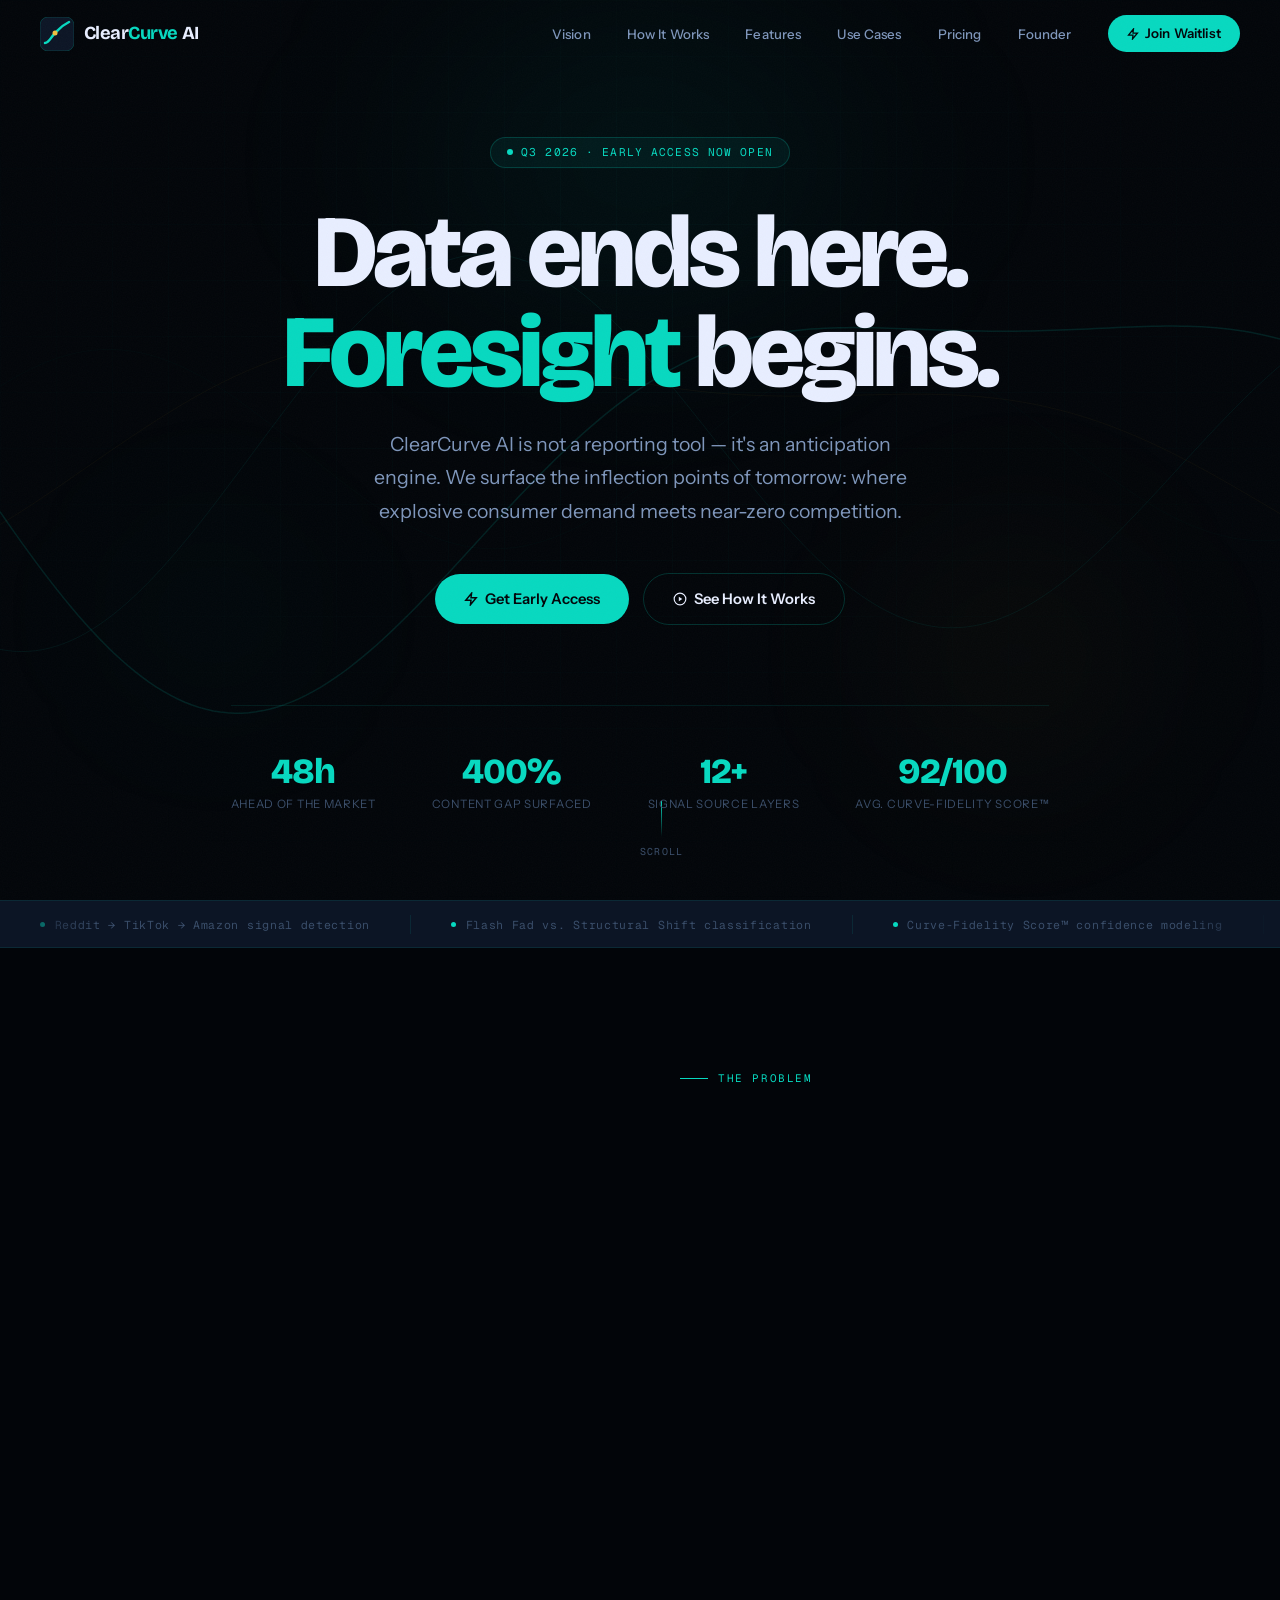
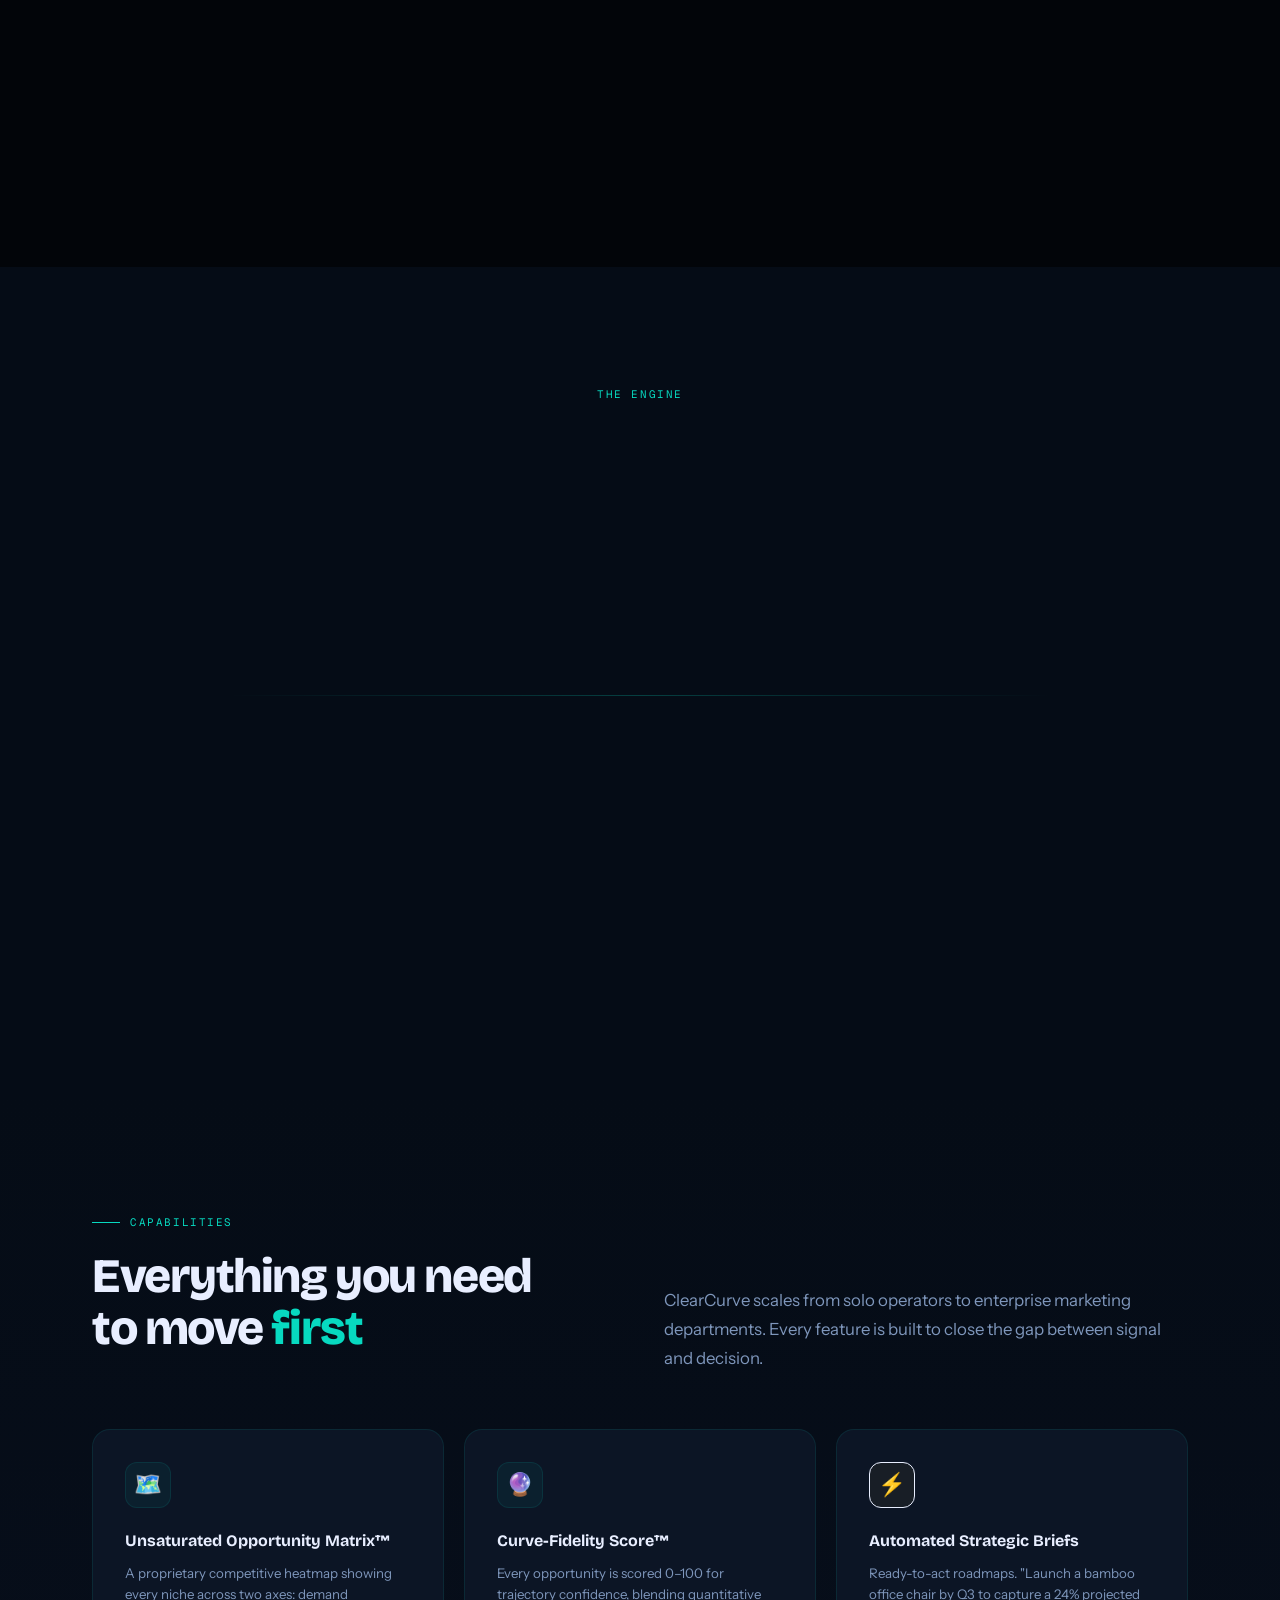
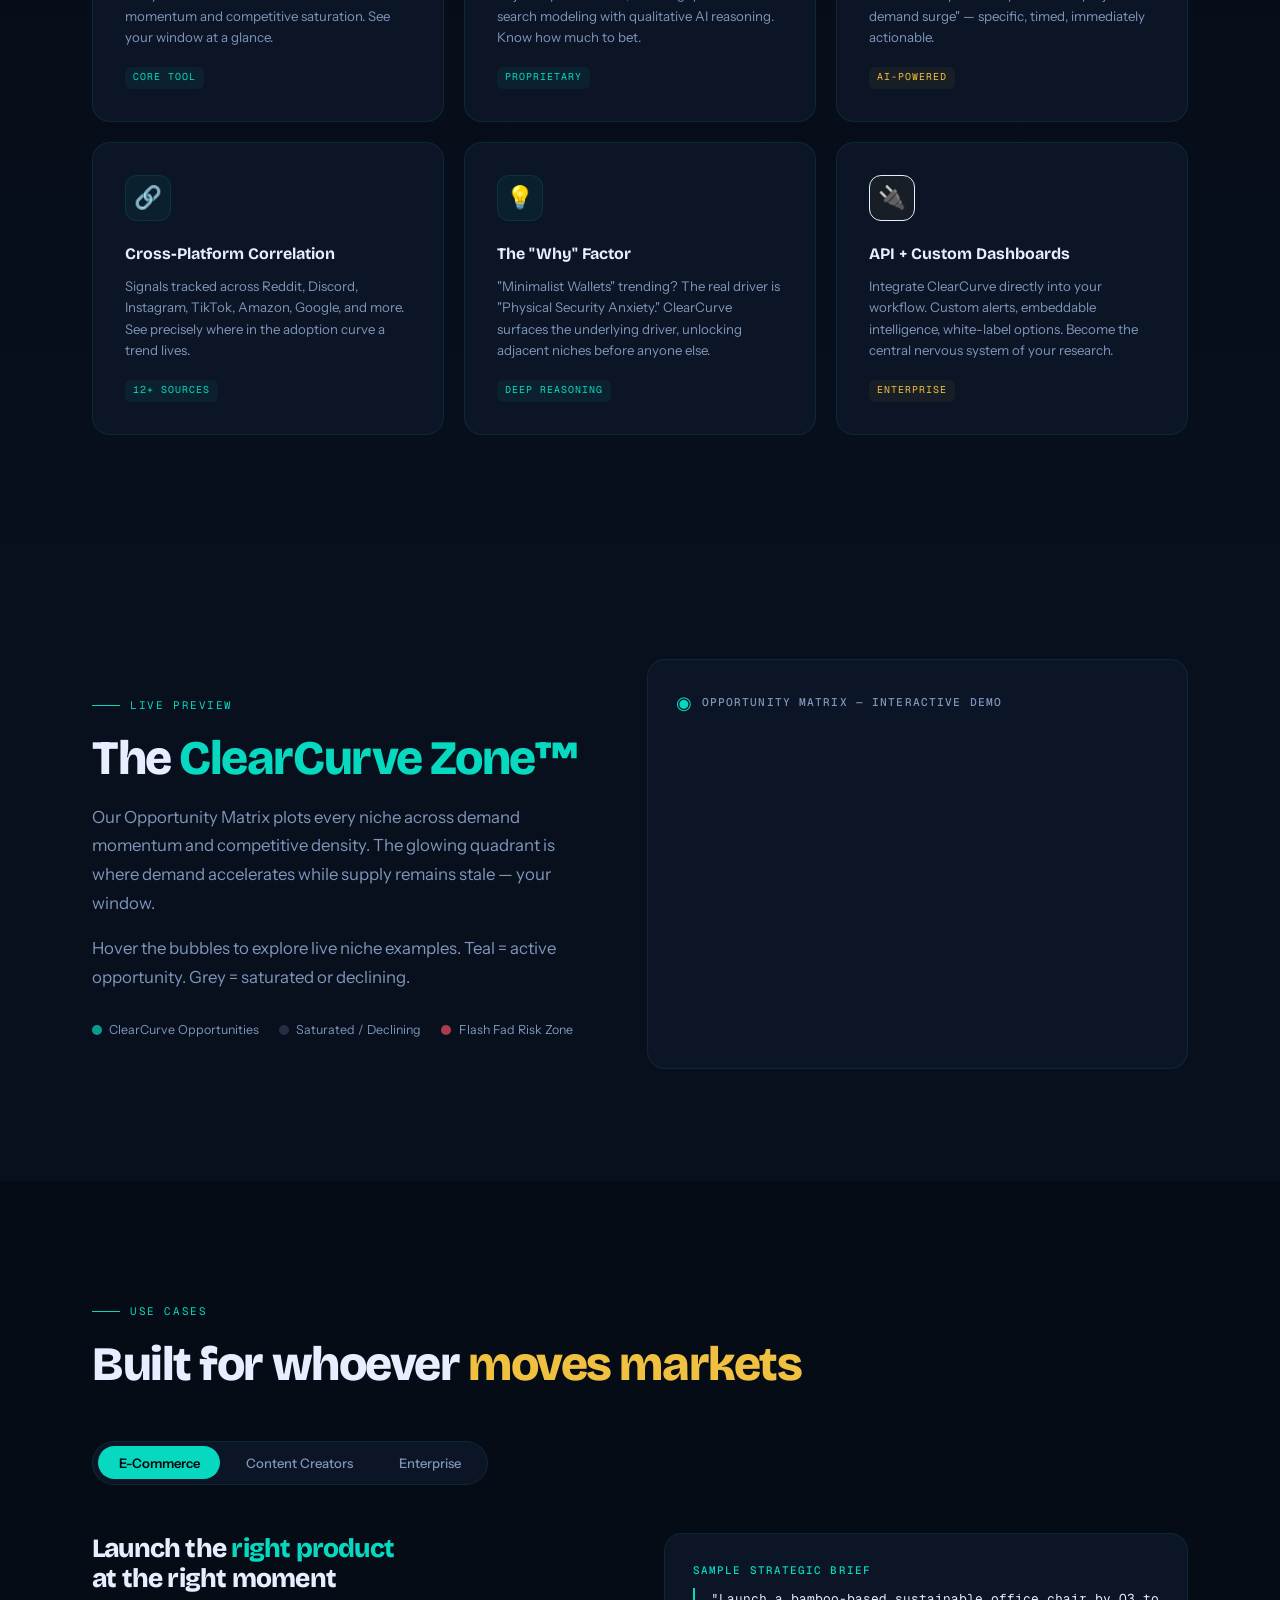
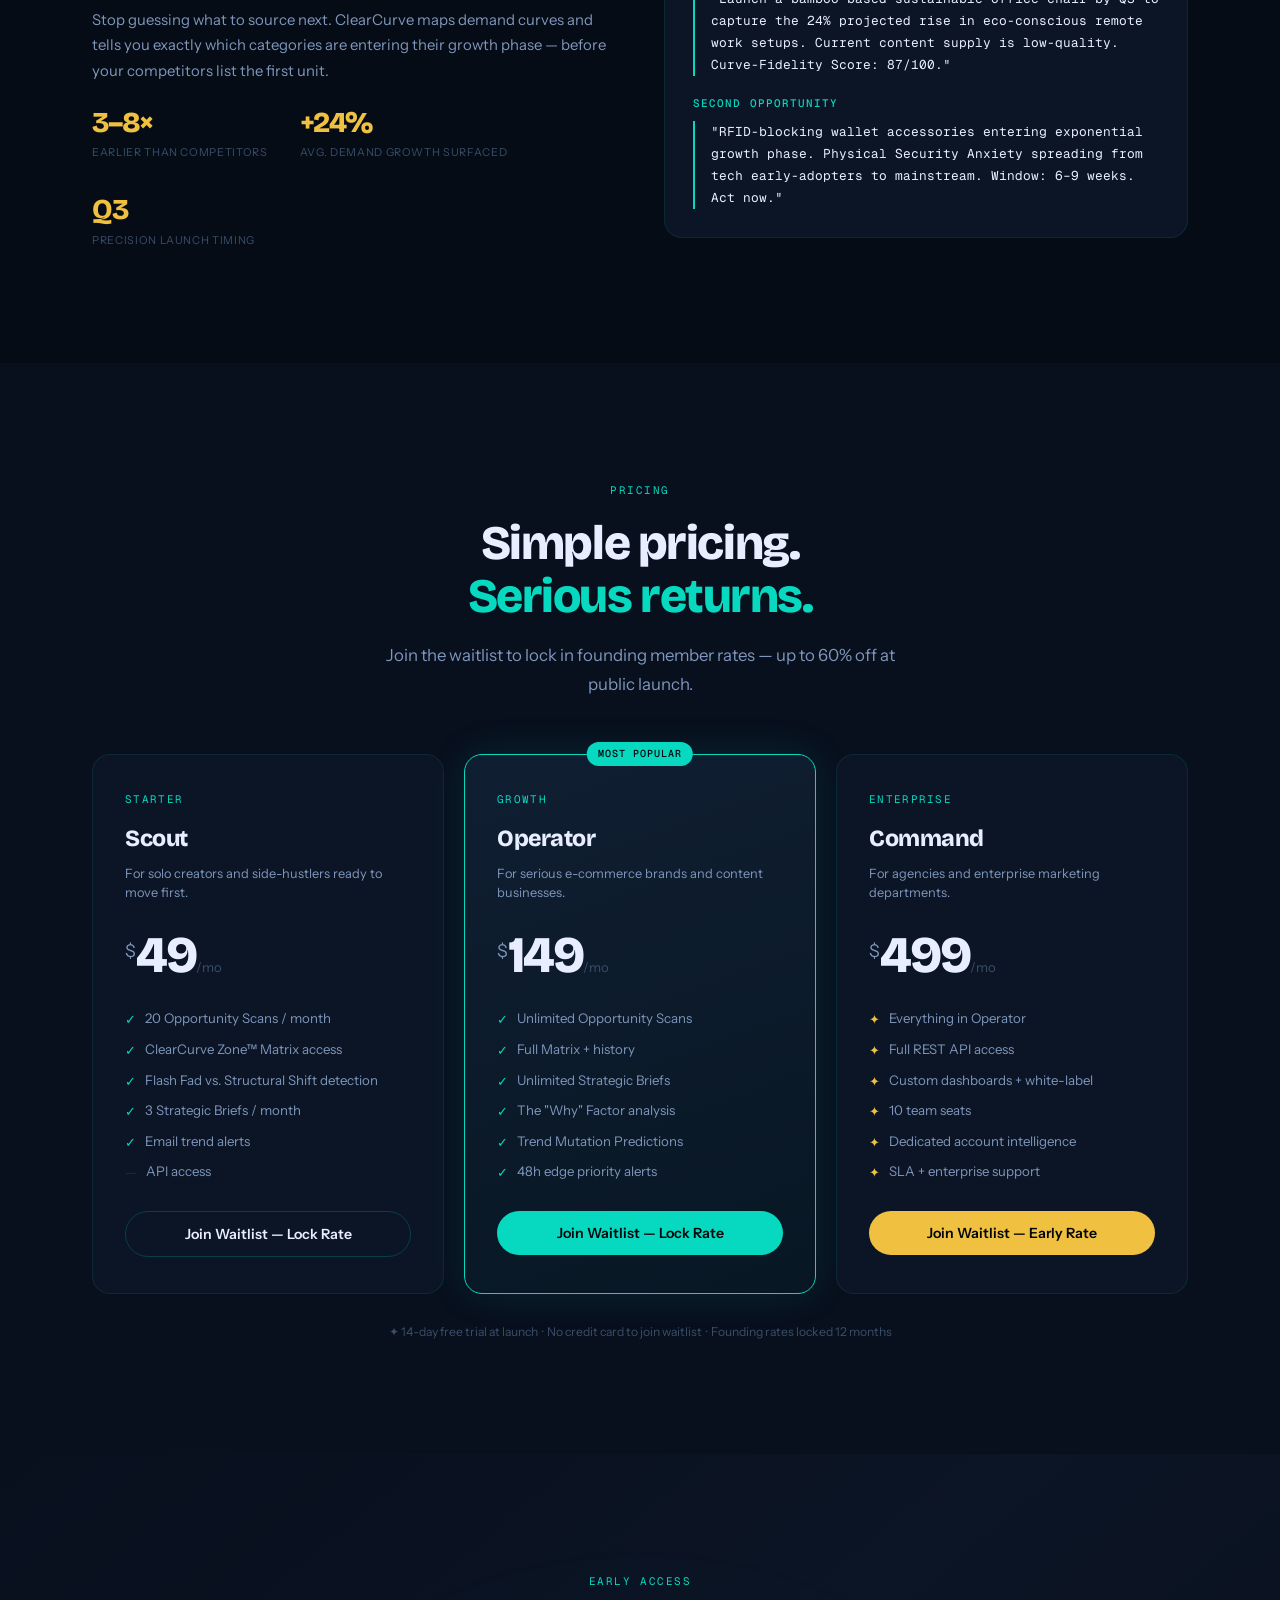
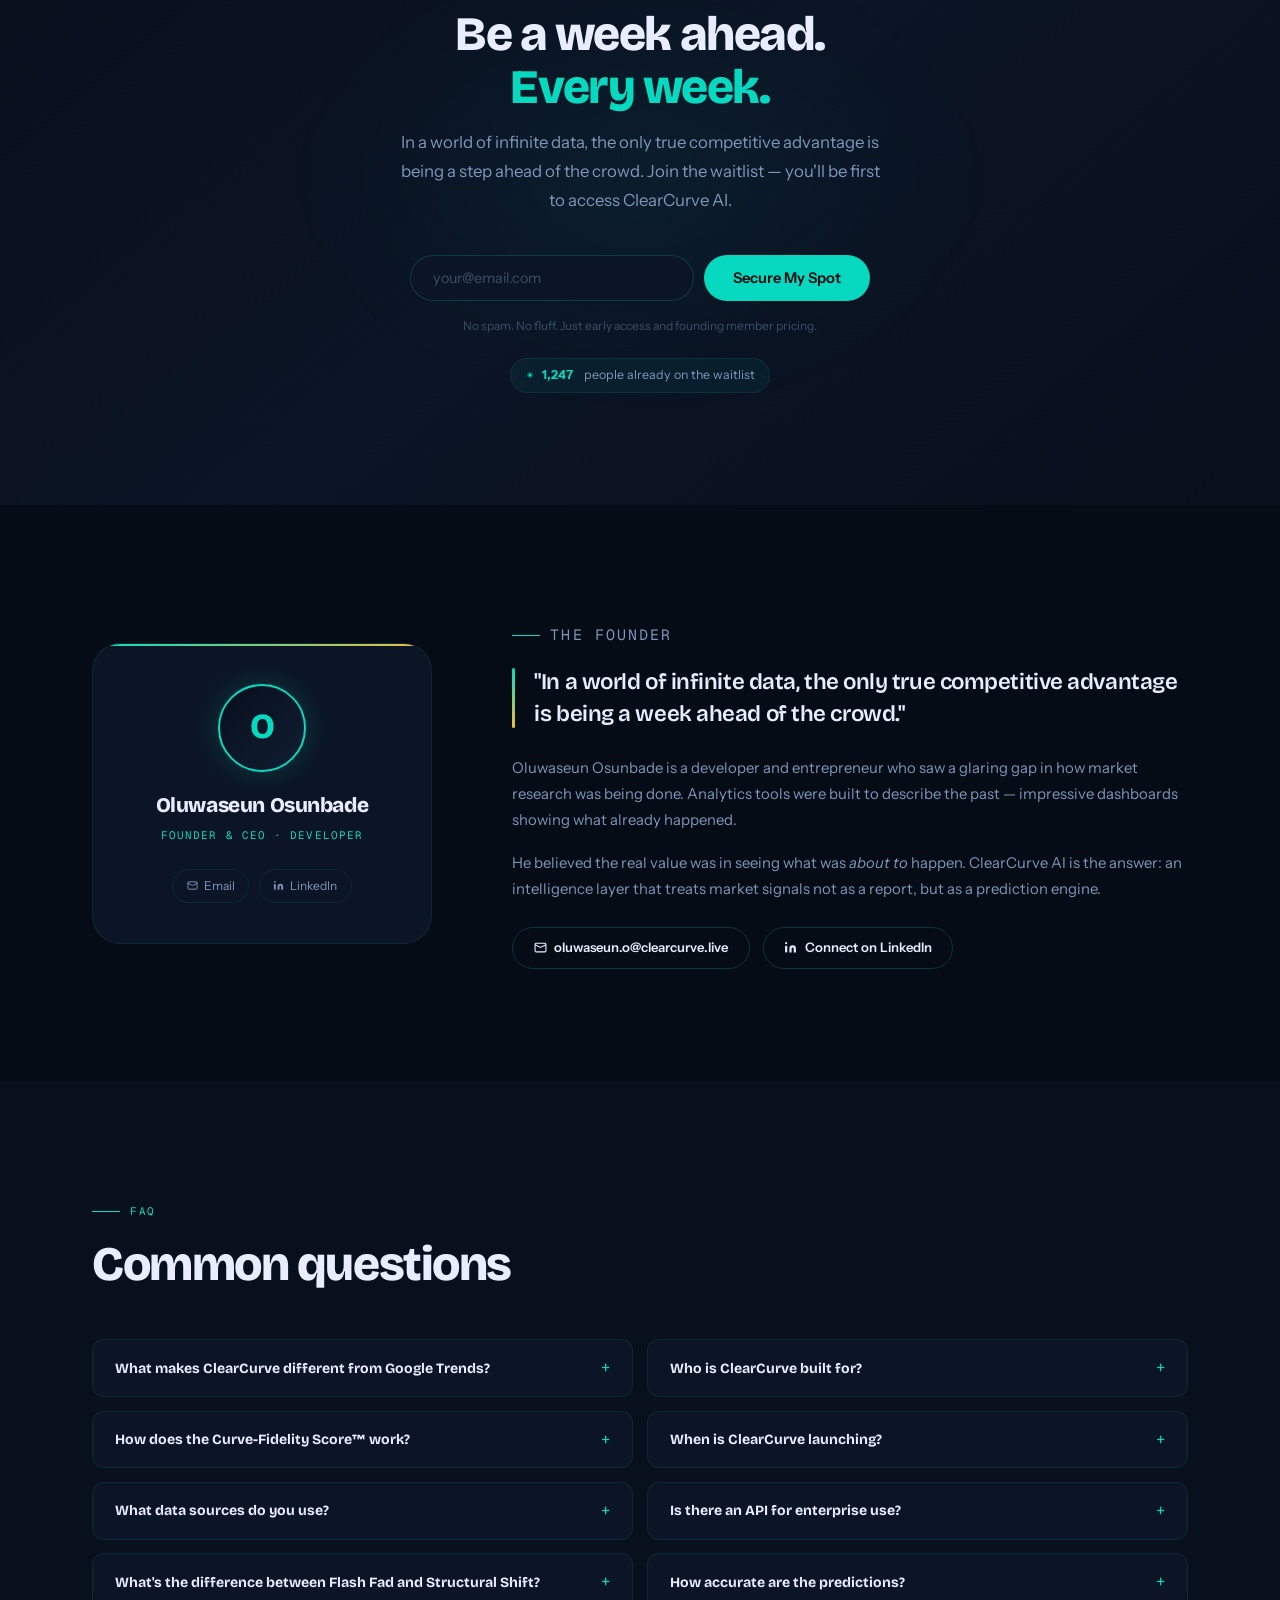
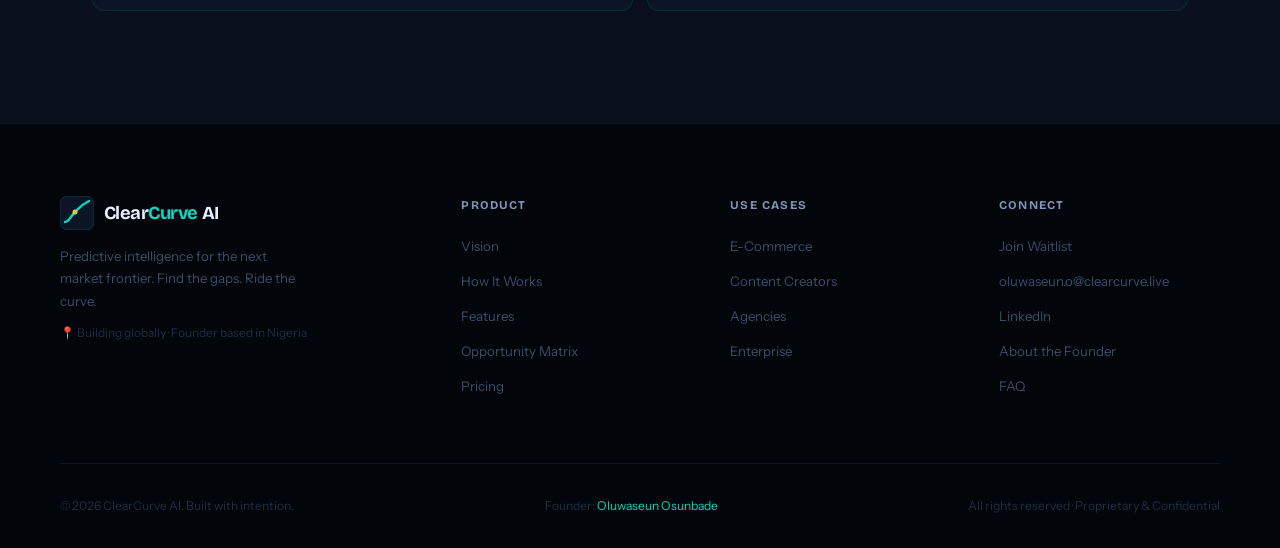
==== index.html @ 6e3797a4 "Update index.html" ====
<!DOCTYPE html>
<html lang="en">
<head>
  <meta charset="UTF-8" />
  <meta name="viewport" content="width=device-width, initial-scale=1.0" />
  <title>ClearCurve AI — Predictive Intelligence for the Next Market Frontier</title>
  <meta name="description" content="ClearCurve AI is an anticipation engine that identifies unsaturated market opportunities before they go mainstream. Be weeks ahead of your competition." />
  <meta property="og:title"       content="ClearCurve AI — Predictive Intelligence" />
  <meta property="og:description" content="Find the gaps. Ride the curve. ClearCurve AI surfaces where high demand meets zero competition — before anyone else." />
  <meta property="og:type"        content="website" />
  <meta name="theme-color"        content="#07d9c0" />
  <link rel="icon" type="image/svg+xml" href="data:image/svg+xml,<svg xmlns='http://www.w3.org/2000/svg' viewBox='0 0 32 32'><rect width='32' height='32' rx='7' fill='%23050c16'/><path d='M4 24C10 24 12 18 16 14 20 10 22 8 28 4' fill='none' stroke='%2307d9c0' stroke-width='3' stroke-linecap='round'/><circle cx='16' cy='14' r='2.5' fill='%23f0c040'/></svg>" />
  <style>
/* ================================================================
   ClearCurve AI — style.css  ·  Peak Premium Tech Landing Page
   Aesthetic: Intelligence Noir — deep obsidian, surgical teal,
   warm signal gold. Sharp geometry. Purposeful motion.
   ================================================================ */

@import url('https://fonts.googleapis.com/css2?family=Bricolage+Grotesque:opsz,wght@12..96,300;12..96,400;12..96,500;12..96,600;12..96,700;12..96,800&family=Instrument+Sans:ital,wght@0,400;0,500;0,600;1,400&family=GeistMono:wght@400;500&display=swap');

/* ── Tokens ─────────────────────────────────────────────────── */
:root {
  --void:     #020509;
  --deep:     #050c16;
  --base:     #080f1d;
  --surface:  #0c1525;
  --raised:   #101e32;
  --overlay:  #142540;

  --teal:         #07d9c0;
  --teal-hi:      #3fffea;
  --teal-lo:      #059e8c;
  --teal-alpha12: rgba(7,217,192,.12);
  --teal-alpha06: rgba(7,217,192,.06);
  --teal-alpha20: rgba(7,217,192,.20);
  --teal-alpha35: rgba(7,217,192,.35);

  --gold:         #f0c040;
  --gold-hi:      #ffe082;
  --gold-lo:      #c49a1e;
  --gold-alpha10: rgba(240,192,64,.10);
  --gold-alpha05: rgba(240,192,64,.05);

  --red:          #f05060;
  --red-alpha10:  rgba(240,80,96,.10);

  --ink:    #e8eeff;
  --ink2:   #7e96bb;
  --ink3:   #3a4e6a;
  --ink4:   #1e2e44;

  --border:    rgba(7,217,192,.10);
  --border-md: rgba(7,217,192,.20);
  --border-hi: rgba(7,217,192,.38);

  --f-display: 'Bricolage Grotesque', sans-serif;
  --f-body:    'Instrument Sans', sans-serif;
  --f-mono:    'GeistMono', 'Courier New', monospace;

  --r1: 6px;  --r2: 12px;  --r3: 18px;
  --r4: 28px; --r5: 40px;  --r6: 100px;

  --ease:    cubic-bezier(.4,0,.2,1);
  --spring:  cubic-bezier(.34,1.56,.64,1);
  --exit:    cubic-bezier(.4,0,1,1);

  --t1: .15s; --t2: .28s; --t3: .5s; --t4: .8s;

  --max-w: 1160px;
  --nav-h: 68px;
}

/* ── Reset ──────────────────────────────────────────────────── */
*, *::before, *::after { box-sizing: border-box; margin: 0; padding: 0; }
html { scroll-behavior: smooth; font-size: 16px; -webkit-text-size-adjust: 100%; }
body {
  font-family: var(--f-body);
  background: var(--void);
  color: var(--ink);
  line-height: 1.65;
  overflow-x: hidden;
  cursor: none;
  -webkit-font-smoothing: antialiased;
}
::selection { background: var(--teal); color: var(--void); }
a { color: inherit; text-decoration: none; }
img, svg { display: block; max-width: 100%; }
button { cursor: pointer; border: 0; background: none; font-family: inherit; color: inherit; }

/* ── Grain overlay ──────────────────────────────────────────── */
body::after {
  content: '';
  position: fixed; inset: 0;
  pointer-events: none; z-index: 9990;
  background-image: url("data:image/svg+xml,%3Csvg xmlns='http://www.w3.org/2000/svg' width='400' height='400'%3E%3Cfilter id='g'%3E%3CfeTurbulence type='fractalNoise' baseFrequency='.8' numOctaves='4' stitchTiles='stitch'/%3E%3C/filter%3E%3Crect width='400' height='400' filter='url(%23g)' opacity='.028'/%3E%3C/svg%3E");
  opacity: 1;
}

/* ── Custom cursor ──────────────────────────────────────────── */
#cc-cursor {
  position: fixed; top: 0; left: 0;
  width: 10px; height: 10px;
  background: var(--teal-hi);
  border-radius: 50%;
  pointer-events: none; z-index: 9999;
  transform: translate(-50%,-50%);
  transition: width var(--t1), height var(--t1), background var(--t1), opacity var(--t1);
  mix-blend-mode: screen;
  will-change: transform;
}
#cc-cursor-ring {
  position: fixed; top: 0; left: 0;
  width: 36px; height: 36px;
  border: 1px solid rgba(7,217,192,.45);
  border-radius: 50%;
  pointer-events: none; z-index: 9998;
  transform: translate(-50%,-50%);
  will-change: transform;
  transition: width var(--t2) var(--ease),
              height var(--t2) var(--ease),
              border-color var(--t2),
              opacity var(--t2);
}
.is-hovering #cc-cursor       { width: 14px; height: 14px; background: var(--gold-hi); }
.is-hovering #cc-cursor-ring  { width: 48px; height: 48px; border-color: rgba(240,192,64,.35); }
@media (pointer: coarse) {
  #cc-cursor, #cc-cursor-ring { display: none; }
  body { cursor: auto; }
}

/* ── Navigation ─────────────────────────────────────────────── */
#nav {
  position: fixed; top: 0; left: 0; right: 0;
  height: var(--nav-h);
  display: flex; align-items: center; justify-content: space-between;
  padding: 0 2.5rem;
  z-index: 1000;
  transition: background var(--t3) var(--ease),
              border-color var(--t3) var(--ease),
              backdrop-filter var(--t3);
  border-bottom: 1px solid transparent;
}
#nav.nav--scrolled {
  background: rgba(2,5,9,.88);
  backdrop-filter: blur(28px) saturate(160%);
  border-color: var(--border);
}

.nav__logo {
  display: flex; align-items: center; gap: .6rem;
  font-family: var(--f-display);
  font-weight: 700; font-size: 1.15rem;
  letter-spacing: -.025em;
  color: var(--ink);
}
.nav__logo-mark {
  width: 34px; height: 34px;
  display: grid; place-items: center;
}
.nav__logo-name em { font-style: normal; color: var(--teal); }

.nav__links {
  display: flex; align-items: center; gap: 2.25rem;
  list-style: none;
}
.nav__links a {
  font-size: .83rem; font-weight: 500;
  color: var(--ink2);
  letter-spacing: .01em;
  transition: color var(--t2);
  position: relative;
}
.nav__links a::after {
  content: '';
  position: absolute; bottom: -3px; left: 0; right: 0;
  height: 1px; background: var(--teal);
  transform: scaleX(0); transform-origin: left;
  transition: transform var(--t2) var(--ease);
}
.nav__links a:hover { color: var(--ink); }
.nav__links a:hover::after { transform: scaleX(1); }

.nav__cta {
  display: inline-flex; align-items: center; gap: .4rem;
  background: var(--teal);
  color: var(--void) !important;
  font-weight: 600 !important; font-size: .83rem !important;
  padding: .5rem 1.2rem;
  border-radius: var(--r6);
  transition: background var(--t2), box-shadow var(--t2), transform var(--t2) !important;
}
.nav__cta:hover {
  background: var(--teal-hi);
  box-shadow: 0 0 24px rgba(7,217,192,.35);
  transform: translateY(-1px) !important;
}
.nav__cta::after { display: none !important; }

/* hamburger */
.nav__burger {
  display: none; flex-direction: column; gap: 5px;
  padding: 4px;
}
.nav__burger span {
  display: block; width: 22px; height: 1.5px;
  background: var(--ink);
  border-radius: 2px;
  transition: transform var(--t2), opacity var(--t2);
}
.nav__burger.open span:nth-child(1) { transform: translateY(6.5px) rotate(45deg); }
.nav__burger.open span:nth-child(2) { opacity: 0; }
.nav__burger.open span:nth-child(3) { transform: translateY(-6.5px) rotate(-45deg); }

/* ── Layout helpers ─────────────────────────────────────────── */
.container {
  max-width: var(--max-w);
  margin: 0 auto;
  padding: 0 2rem;
}
.section { position: relative; z-index: 1; }
.section__inner { padding: 7rem 2rem; max-width: var(--max-w); margin: 0 auto; }

.eyebrow {
  display: inline-flex; align-items: center; gap: .65rem;
  font-family: var(--f-mono); font-size: .68rem;
  color: var(--teal); letter-spacing: .14em; text-transform: uppercase;
  margin-bottom: 1.1rem;
}
.eyebrow::before {
  content: '';
  display: block; width: 28px; height: 1px;
  background: var(--teal);
  flex-shrink: 0;
}
.eyebrow--center { justify-content: center; }
.eyebrow--center::before { display: none; }

.section__title {
  font-family: var(--f-display);
  font-size: clamp(2rem, 3.8vw, 3rem);
  font-weight: 800; line-height: 1.1;
  letter-spacing: -.03em; margin-bottom: 1.1rem;
}
.section__body {
  font-size: 1.05rem; font-weight: 400;
  color: var(--ink2); line-height: 1.72;
  max-width: 540px;
}
.hl-teal { color: var(--teal); }
.hl-gold { color: var(--gold); }

/* ── Reveal animation ───────────────────────────────────────── */
.reveal {
  opacity: 0;
  transform: translateY(24px);
  transition: opacity var(--t4) var(--ease),
              transform var(--t4) var(--ease);
}
.reveal.in { opacity: 1; transform: none; }

/* ── Buttons ────────────────────────────────────────────────── */
.btn {
  display: inline-flex; align-items: center; gap: .45rem;
  font-family: var(--f-body); font-size: .92rem; font-weight: 600;
  border-radius: var(--r6); padding: .8rem 1.8rem;
  transition: transform var(--t2) var(--spring),
              box-shadow var(--t2),
              background var(--t2),
              color var(--t2),
              border-color var(--t2);
  white-space: nowrap;
}
.btn:hover { transform: translateY(-2px); }
.btn:active { transform: translateY(0); }

.btn--primary {
  background: var(--teal); color: var(--void);
  box-shadow: 0 0 0 rgba(7,217,192,0);
}
.btn--primary:hover { background: var(--teal-hi); box-shadow: 0 0 36px rgba(7,217,192,.4); }

.btn--ghost {
  background: transparent; color: var(--ink);
  border: 1px solid var(--border-md);
}
.btn--ghost:hover { border-color: var(--teal); color: var(--teal); box-shadow: 0 0 20px var(--teal-alpha12); }

.btn--gold { background: var(--gold); color: var(--void); }
.btn--gold:hover { background: var(--gold-hi); box-shadow: 0 0 36px rgba(240,192,64,.4); }

/* ── Cards ──────────────────────────────────────────────────── */
.card {
  background: var(--surface);
  border: 1px solid var(--border);
  border-radius: var(--r3);
  transition: border-color var(--t3), box-shadow var(--t3), transform var(--t3);
}
.card:hover {
  border-color: var(--border-md);
  box-shadow: 0 20px 60px rgba(0,0,0,.45);
  transform: translateY(-4px);
}
.card--glow:hover { box-shadow: 0 20px 60px rgba(0,0,0,.45), 0 0 0 1px var(--border-md), 0 0 40px var(--teal-alpha06); }

/* ── Hero ───────────────────────────────────────────────────── */
#hero {
  min-height: 100svh;
  display: flex; align-items: center; justify-content: center;
  position: relative; overflow: hidden;
  padding: calc(var(--nav-h) + 4rem) 2rem 5rem;
}

/* animated grid */
.hero__grid {
  position: absolute; inset: 0; pointer-events: none;
  background-image:
    linear-gradient(rgba(7,217,192,.032) 1px, transparent 1px),
    linear-gradient(90deg, rgba(7,217,192,.032) 1px, transparent 1px);
  background-size: 56px 56px;
  mask-image: radial-gradient(ellipse 75% 65% at 50% 40%, #000 0%, transparent 100%);
  animation: grid-drift 24s linear infinite;
}
@keyframes grid-drift {
  0%   { background-position: 0 0; }
  100% { background-position: 56px 56px; }
}

/* radial glows */
.hero__glow {
  position: absolute; pointer-events: none;
  border-radius: 50%; filter: blur(80px);
}
.hero__glow--teal {
  width: 700px; height: 500px;
  top: -10%; left: 50%; transform: translateX(-50%);
  background: radial-gradient(ellipse, rgba(7,217,192,.07) 0%, transparent 70%);
  animation: glow-breathe 8s ease-in-out infinite alternate;
}
.hero__glow--gold {
  width: 400px; height: 400px;
  bottom: 5%; right: 5%;
  background: radial-gradient(ellipse, rgba(240,192,64,.045) 0%, transparent 70%);
  animation: glow-breathe 11s ease-in-out 2s infinite alternate-reverse;
}
.hero__glow--teal2 {
  width: 300px; height: 300px;
  bottom: 15%; left: 5%;
  background: radial-gradient(ellipse, rgba(7,217,192,.04) 0%, transparent 70%);
  animation: glow-breathe 14s ease-in-out 4s infinite alternate;
}
@keyframes glow-breathe {
  from { opacity: .6; transform: scale(1) translateX(-50%); }
  to   { opacity: 1;  transform: scale(1.12) translateX(-50%); }
}
.hero__glow--gold, .hero__glow--teal2 { animation-name: glow-breathe-simple; }
@keyframes glow-breathe-simple {
  from { opacity: .5; transform: scale(1); }
  to   { opacity: 1;  transform: scale(1.15); }
}

.hero__content {
  text-align: center; position: relative; z-index: 2;
  max-width: 880px;
}

.hero__badge {
  display: inline-flex; align-items: center; gap: .5rem;
  background: var(--teal-alpha06);
  border: 1px solid var(--border-md);
  border-radius: var(--r6);
  padding: .35rem 1rem;
  font-family: var(--f-mono); font-size: .7rem;
  color: var(--teal); letter-spacing: .1em; text-transform: uppercase;
  margin-bottom: 2.2rem;
  animation: badge-in .7s var(--ease) .1s both;
}
@keyframes badge-in {
  from { opacity: 0; transform: translateY(-8px); }
  to   { opacity: 1; transform: none; }
}

.hero__badge-dot {
  width: 6px; height: 6px; border-radius: 50%;
  background: var(--teal);
  box-shadow: 0 0 0 0 rgba(7,217,192,.5);
  animation: badge-pulse 2.5s var(--ease) infinite;
}
@keyframes badge-pulse {
  0%   { box-shadow: 0 0 0 0 rgba(7,217,192,.5); }
  70%  { box-shadow: 0 0 0 7px rgba(7,217,192,0); }
  100% { box-shadow: 0 0 0 0 rgba(7,217,192,0); }
}

.hero__h1 {
  font-family: var(--f-display);
  font-size: clamp(3.2rem, 8vw, 6.6rem);
  font-weight: 800;
  line-height: .97; letter-spacing: -.04em;
  margin-bottom: 1.6rem;
  animation: h1-in .9s var(--ease) .2s both;
}
@keyframes h1-in {
  from { opacity: 0; transform: translateY(20px); }
  to   { opacity: 1; transform: none; }
}

.hero__sub {
  font-size: clamp(1.05rem, 1.8vw, 1.22rem);
  font-weight: 400; color: var(--ink2);
  max-width: 560px; margin: 0 auto 2.8rem;
  line-height: 1.72;
  animation: h1-in .9s var(--ease) .35s both;
}

.hero__actions {
  display: flex; align-items: center; justify-content: center;
  gap: .85rem; flex-wrap: wrap;
  animation: h1-in .9s var(--ease) .5s both;
}

/* hero canvas */
.hero__canvas-wrap {
  position: absolute; inset: 0; z-index: 0;
  pointer-events: none; opacity: .7;
}
#heroCanvas { width: 100%; height: 100%; }

/* scroll cue */
.hero__scroll {
  position: absolute; bottom: 2.5rem; left: 50%;
  transform: translateX(-50%);
  display: flex; flex-direction: column; align-items: center; gap: .4rem;
  font-family: var(--f-mono); font-size: .62rem;
  color: var(--ink3); letter-spacing: .12em; text-transform: uppercase;
  animation: h1-in 1s var(--ease) 1.2s both;
}
.hero__scroll-line {
  width: 1px; height: 36px;
  background: linear-gradient(to bottom, var(--teal), transparent);
  animation: scroll-line 2.2s var(--ease) infinite;
}
@keyframes scroll-line {
  0%,100% { opacity: 1; transform: scaleY(1) translateY(0); }
  50%      { opacity: .3; transform: scaleY(.5) translateY(4px); }
}

/* stats row */
.hero__stats {
  display: flex; align-items: center; justify-content: center;
  gap: 3.5rem; flex-wrap: wrap;
  margin-top: 5rem; padding-top: 3rem;
  border-top: 1px solid var(--border);
  animation: h1-in .9s var(--ease) .7s both;
}
.stat { text-align: center; }
.stat__val {
  font-family: var(--f-display); font-size: 2.2rem; font-weight: 800;
  color: var(--teal); line-height: 1; display: block;
  letter-spacing: -.03em;
}
.stat__lbl {
  font-size: .72rem; color: var(--ink3);
  letter-spacing: .06em; text-transform: uppercase; margin-top: .35rem;
}

/* ── Ticker / social proof strip ────────────────────────────── */
.ticker-wrap {
  background: var(--surface);
  border-top: 1px solid var(--border);
  border-bottom: 1px solid var(--border);
  overflow: hidden; position: relative; z-index: 1;
  padding: .85rem 0;
}
.ticker-wrap::before,
.ticker-wrap::after {
  content: '';
  position: absolute; top: 0; bottom: 0; width: 100px; z-index: 2;
  pointer-events: none;
}
.ticker-wrap::before { left: 0; background: linear-gradient(to right, var(--surface), transparent); }
.ticker-wrap::after  { right: 0; background: linear-gradient(to left, var(--surface), transparent); }

.ticker-track {
  display: flex; gap: 0;
  animation: ticker-scroll 40s linear infinite;
  width: max-content;
}
@keyframes ticker-scroll {
  from { transform: translateX(0); }
  to   { transform: translateX(-50%); }
}
.ticker-item {
  display: flex; align-items: center; gap: .6rem;
  padding: 0 2.5rem;
  font-family: var(--f-mono); font-size: .72rem;
  color: var(--ink3); letter-spacing: .06em;
  white-space: nowrap;
  border-right: 1px solid var(--border);
}
.ticker-item .dot { width: 5px; height: 5px; border-radius: 50%; background: var(--teal); flex-shrink: 0; }

/* ── Vision / Problem ───────────────────────────────────────── */
.vision-grid {
  display: grid;
  grid-template-columns: 1fr 1fr;
  gap: 5rem;
  align-items: center;
}
.vision__chart {
  background: var(--surface);
  border: 1px solid var(--border);
  border-radius: var(--r3);
  overflow: hidden; position: relative;
  height: 380px;
}
#visionChart { width: 100%; height: 100%; }

.problem-list { display: flex; flex-direction: column; gap: .85rem; margin-top: 2.2rem; }
.problem-item {
  display: flex; gap: 1rem; align-items: flex-start;
  padding: 1.1rem 1.25rem;
  background: var(--surface); border: 1px solid var(--border);
  border-radius: var(--r2);
  transition: border-color var(--t2), background var(--t2);
}
.problem-item:hover { border-color: var(--border-md); background: var(--raised); }
.problem-item__icon {
  width: 34px; height: 34px; flex-shrink: 0;
  border-radius: var(--r1);
  display: grid; place-items: center;
  font-size: 1rem;
}
.problem-item__icon--red  { background: var(--red-alpha10); }
.problem-item__icon--gold { background: var(--gold-alpha10); }
.problem-item__icon--teal { background: var(--teal-alpha06); }
.problem-item h4 {
  font-family: var(--f-display); font-size: .9rem; font-weight: 700;
  margin-bottom: .2rem; line-height: 1.3;
}
.problem-item p { font-size: .8rem; color: var(--ink2); line-height: 1.55; }

/* ── How It Works — timeline ────────────────────────────────── */
#how { background: var(--deep); }

.how-timeline {
  display: grid; grid-template-columns: repeat(4,1fr);
  gap: 1.5rem; margin-top: 4rem;
  position: relative;
}
.how-timeline::before {
  content: '';
  position: absolute; top: 28px; left: 12.5%; right: 12.5%;
  height: 1px;
  background: linear-gradient(90deg, transparent, var(--teal), transparent);
  opacity: .25;
}
.how-step {
  background: var(--surface); border: 1px solid var(--border);
  border-radius: var(--r3); padding: 2rem 1.5rem;
  text-align: center; position: relative;
  transition: border-color var(--t3), box-shadow var(--t3), transform var(--t3);
}
.how-step:hover {
  border-color: var(--border-md);
  box-shadow: 0 24px 60px rgba(0,0,0,.5), 0 0 30px var(--teal-alpha06);
  transform: translateY(-6px);
}
.how-step__num {
  position: absolute; top: -14px; left: 50%; transform: translateX(-50%);
  background: var(--teal); color: var(--void);
  width: 28px; height: 28px; border-radius: 50%;
  font-family: var(--f-display); font-size: .78rem; font-weight: 800;
  display: grid; place-items: center;
}
.how-step__icon { font-size: 2.2rem; margin: 1.1rem 0 1rem; display: block; }
.how-step__title {
  font-family: var(--f-display); font-size: .95rem; font-weight: 700;
  margin-bottom: .5rem;
}
.how-step__body { font-size: .8rem; color: var(--ink2); line-height: 1.6; }

/* ── Features grid ──────────────────────────────────────────── */
.features-header {
  display: grid; grid-template-columns: 1fr 1fr;
  align-items: end; gap: 3rem; margin-bottom: 3.5rem;
}
.features-grid { display: grid; grid-template-columns: repeat(3,1fr); gap: 1.25rem; }

.feat-card {
  background: var(--surface); border: 1px solid var(--border);
  border-radius: var(--r3); padding: 2rem;
  position: relative; overflow: hidden;
  transition: border-color var(--t3), box-shadow var(--t3), transform var(--t3);
}
.feat-card::before {
  content: '';
  position: absolute; top: 0; left: 0; right: 0; height: 2px;
  background: linear-gradient(90deg, var(--teal), transparent);
  opacity: 0; transition: opacity var(--t3);
}
.feat-card:hover {
  border-color: var(--border-md);
  box-shadow: 0 24px 60px rgba(0,0,0,.45);
  transform: translateY(-5px);
}
.feat-card:hover::before { opacity: 1; }
.feat-card--gold::before { background: linear-gradient(90deg, var(--gold), transparent); }
.feat-card--gold:hover { border-color: var(--border-gold); }

.feat-icon {
  width: 46px; height: 46px; border-radius: var(--r2);
  display: grid; place-items: center;
  font-size: 1.4rem;
  background: var(--teal-alpha06); border: 1px solid var(--border);
  margin-bottom: 1.25rem;
}
.feat-icon--gold { background: var(--gold-alpha05); border-color: var(--border-gold); }

.feat-title {
  font-family: var(--f-display); font-size: 1rem; font-weight: 700;
  margin-bottom: .55rem;
}
.feat-body { font-size: .83rem; color: var(--ink2); line-height: 1.62; }
.feat-tag {
  display: inline-block; margin-top: 1.1rem;
  font-family: var(--f-mono); font-size: .62rem;
  color: var(--teal); letter-spacing: .1em;
  background: var(--teal-alpha06); padding: .18rem .5rem;
  border-radius: var(--r1);
}
.feat-tag--gold { color: var(--gold); background: var(--gold-alpha05); }

/* ── Opportunity Matrix ─────────────────────────────────────── */
#matrix { background: var(--base); }

.matrix-layout {
  display: grid; grid-template-columns: 1fr 1.1fr;
  gap: 4rem; align-items: center;
}
.matrix-canvas-panel {
  background: var(--surface); border: 1px solid var(--border);
  border-radius: var(--r3); padding: 1.75rem;
}
.matrix-canvas-panel h3 {
  font-family: var(--f-mono); font-size: .7rem; font-weight: 500;
  color: var(--ink2); letter-spacing: .1em; text-transform: uppercase;
  margin-bottom: 1rem;
  display: flex; align-items: center; gap: .5rem;
}
.matrix-canvas-panel h3 .dot { color: var(--teal); font-size: 1.1rem; }
#matrixCanvas { width: 100%; height: 300px; border-radius: var(--r2); }

.legend { display: flex; gap: 1.25rem; flex-wrap: wrap; margin-top: 1.6rem; }
.legend-item {
  display: flex; align-items: center; gap: .45rem;
  font-size: .78rem; color: var(--ink2);
}
.legend-dot { width: 10px; height: 10px; border-radius: 50%; flex-shrink: 0; }

/* ── Use Cases tabs ─────────────────────────────────────────── */
#usecases { background: var(--deep); }

.tabs {
  display: inline-flex; gap: .3rem;
  background: var(--surface); border: 1px solid var(--border);
  border-radius: var(--r6); padding: .3rem;
  margin-bottom: 3rem;
}
.tab-btn {
  font-family: var(--f-body); font-size: .82rem; font-weight: 500;
  color: var(--ink2); padding: .52rem 1.3rem;
  border-radius: var(--r6);
  transition: background var(--t2), color var(--t2);
}
.tab-btn.active { background: var(--teal); color: var(--void); font-weight: 600; }

.tab-panel { display: none; }
.tab-panel.active {
  display: grid; grid-template-columns: 1fr 1fr;
  gap: 3rem; align-items: start;
}

.tab-text h3 {
  font-family: var(--f-display); font-size: 1.65rem; font-weight: 800;
  letter-spacing: -.03em; line-height: 1.15; margin-bottom: .9rem;
}
.tab-text p { font-size: .93rem; color: var(--ink2); line-height: 1.72; margin-bottom: 1.5rem; }

.uc-metrics { display: flex; gap: 2rem; flex-wrap: wrap; }
.uc-metric .val {
  font-family: var(--f-display); font-size: 1.8rem; font-weight: 800;
  color: var(--gold); line-height: 1; display: block; letter-spacing: -.03em;
}
.uc-metric .lbl { font-size: .68rem; color: var(--ink3); text-transform: uppercase; letter-spacing: .06em; }

.brief-card {
  background: var(--surface); border: 1px solid var(--border);
  border-radius: var(--r3); padding: 1.75rem;
  display: flex; flex-direction: column; gap: 1.2rem;
}
.brief-card h4 {
  font-family: var(--f-mono); font-size: .68rem; font-weight: 500;
  color: var(--teal); letter-spacing: .1em; text-transform: uppercase;
  margin-bottom: .5rem;
}
.brief-card p {
  font-family: var(--f-mono); font-size: .8rem;
  color: var(--ink); line-height: 1.72;
  border-left: 2px solid var(--teal);
  padding-left: 1rem;
}

/* ── Pricing ────────────────────────────────────────────────── */
#pricing { background: var(--base); }

.pricing-grid {
  display: grid; grid-template-columns: repeat(3,1fr);
  gap: 1.25rem; margin-top: 3.5rem;
}
.price-card {
  background: var(--surface); border: 1px solid var(--border);
  border-radius: var(--r3); padding: 2.25rem 2rem;
  position: relative;
  transition: border-color var(--t3), box-shadow var(--t3), transform var(--t3);
}
.price-card:hover { transform: translateY(-6px); }
.price-card--featured {
  border-color: var(--teal);
  background: linear-gradient(160deg, var(--raised), rgba(7,217,192,.04));
  box-shadow: 0 0 40px var(--teal-alpha12);
}
.price-card--featured:hover { box-shadow: 0 0 60px var(--teal-alpha20); }

.price-badge {
  position: absolute; top: -13px; left: 50%; transform: translateX(-50%);
  background: var(--teal); color: var(--void);
  font-family: var(--f-mono); font-size: .63rem; font-weight: 500;
  letter-spacing: .1em; text-transform: uppercase;
  padding: .22rem .7rem; border-radius: var(--r6); white-space: nowrap;
}

.price-tier { font-family: var(--f-mono); font-size: .68rem; color: var(--teal); letter-spacing: .12em; text-transform: uppercase; margin-bottom: .6rem; }
.price-name { font-family: var(--f-display); font-size: 1.45rem; font-weight: 800; margin-bottom: .4rem; letter-spacing: -.02em; }
.price-desc { font-size: .8rem; color: var(--ink2); line-height: 1.5; margin-bottom: 1.75rem; }

.price-amount { margin-bottom: 1.75rem; }
.price-amount .cur { font-size: 1.1rem; color: var(--ink2); vertical-align: top; margin-top: .4rem; display: inline-block; }
.price-amount .num { font-family: var(--f-display); font-size: 3.2rem; font-weight: 800; line-height: 1; letter-spacing: -.04em; }
.price-amount .per { font-size: .82rem; color: var(--ink3); }

.price-features { list-style: none; display: flex; flex-direction: column; gap: .65rem; margin-bottom: 1.75rem; }
.price-features li { font-size: .83rem; color: var(--ink2); display: flex; align-items: flex-start; gap: .55rem; line-height: 1.45; }
.price-features li .check { color: var(--teal); flex-shrink: 0; margin-top: 1px; }
.price-features li .check--gold { color: var(--gold); }
.price-features li .check--off { color: var(--ink4); }

.price-btn {
  width: 100%; padding: .82rem; border-radius: var(--r6);
  font-family: var(--f-body); font-size: .88rem; font-weight: 600;
  transition: all var(--t2);
}
.price-btn--outline { border: 1px solid var(--border-md); color: var(--ink); }
.price-btn--outline:hover { border-color: var(--teal); color: var(--teal); }
.price-btn--teal { background: var(--teal); color: var(--void); }
.price-btn--teal:hover { background: var(--teal-hi); box-shadow: 0 0 30px var(--teal-alpha35); }
.price-btn--gold { background: var(--gold); color: var(--void); }
.price-btn--gold:hover { background: var(--gold-hi); box-shadow: 0 0 30px rgba(240,192,64,.4); }

/* ── Waitlist CTA ───────────────────────────────────────────── */
#waitlist {
  background: linear-gradient(140deg, var(--base) 0%, var(--surface) 50%, var(--base) 100%);
  overflow: hidden; position: relative;
}
.waitlist__orb {
  position: absolute; top: 50%; left: 50%; transform: translate(-50%,-50%);
  width: 700px; height: 400px; pointer-events: none;
  background: radial-gradient(ellipse, rgba(7,217,192,.055) 0%, transparent 65%);
  border-radius: 50%; filter: blur(60px);
}
.waitlist-inner {
  max-width: 640px; margin: 0 auto;
  padding: 7rem 2rem; text-align: center; position: relative; z-index: 1;
}
.waitlist-inner .section__title { margin-bottom: .9rem; }
.waitlist-inner .section__body  { margin: 0 auto 2.5rem; }

.waitlist-form {
  display: flex; gap: .65rem; max-width: 460px; margin: 0 auto;
}
.waitlist-input {
  flex: 1;
  background: var(--surface); border: 1px solid var(--border-md);
  border-radius: var(--r6); padding: .82rem 1.4rem;
  color: var(--ink); font-family: var(--f-body); font-size: .9rem;
  outline: none;
  transition: border-color var(--t2), box-shadow var(--t2);
}
.waitlist-input::placeholder { color: var(--ink3); }
.waitlist-input:focus { border-color: var(--teal); box-shadow: 0 0 0 3px var(--teal-alpha12); }
.waitlist-input.input--error { border-color: var(--red); box-shadow: 0 0 0 3px var(--red-alpha10); }

.waitlist-success {
  display: none; flex-direction: column; align-items: center; gap: .4rem;
  margin-top: 1.5rem;
  font-family: var(--f-display); font-size: 1.1rem; font-weight: 700;
  color: var(--teal);
}
.waitlist-success.show { display: flex; }
.waitlist-success p { font-family: var(--f-body); font-size: .85rem; color: var(--ink2); font-weight: 400; }

.waitlist-note { font-size: .75rem; color: var(--ink3); margin-top: .9rem; }

.signups-badge {
  display: inline-flex; align-items: center; gap: .5rem;
  background: var(--teal-alpha06); border: 1px solid var(--border);
  border-radius: var(--r6); padding: .38rem .9rem;
  font-size: .78rem; color: var(--ink2); margin-top: 1.4rem;
}
.signups-badge strong { color: var(--teal); }

/* ── Founder ────────────────────────────────────────────────── */
#founder { background: var(--deep); }
.founder-grid { display: grid; grid-template-columns: 340px 1fr; gap: 5rem; align-items: center; }

.founder-card {
  background: var(--surface); border: 1px solid var(--border);
  border-radius: var(--r4); padding: 2.5rem;
  text-align: center; position: relative; overflow: hidden;
}
.founder-card::before {
  content: '';
  position: absolute; top: 0; left: 0; right: 0; height: 2px;
  background: linear-gradient(90deg, var(--teal), var(--gold));
}

.founder-avatar {
  width: 88px; height: 88px;
  border-radius: 50%; border: 2px solid var(--teal);
  margin: 0 auto 1.1rem;
  display: grid; place-items: center;
  font-family: var(--f-display); font-size: 2.2rem; font-weight: 800;
  background: linear-gradient(135deg, var(--base), var(--raised));
  color: var(--teal);
  box-shadow: 0 0 28px rgba(7,217,192,.2);
}
.founder-name { font-family: var(--f-display); font-size: 1.3rem; font-weight: 800; letter-spacing: -.02em; margin-bottom: .2rem; }
.founder-role { font-family: var(--f-mono); font-size: .68rem; color: var(--teal); letter-spacing: .1em; text-transform: uppercase; margin-bottom: 1.5rem; }
.founder-links { display: flex; gap: .6rem; justify-content: center; flex-wrap: wrap; }
.founder-link {
  display: inline-flex; align-items: center; gap: .35rem;
  font-size: .75rem; color: var(--ink2);
  border: 1px solid var(--border); padding: .38rem .85rem;
  border-radius: var(--r6); transition: all var(--t2);
}
.founder-link:hover { border-color: var(--teal); color: var(--teal); }

.founder-text blockquote {
  font-family: var(--f-display); font-size: 1.4rem; font-weight: 600;
  line-height: 1.45; letter-spacing: -.02em;
  color: var(--ink); margin-bottom: 1.5rem;
  position: relative; padding-left: 1.4rem;
}
.founder-text blockquote::before {
  content: '';
  position: absolute; left: 0; top: .15rem; bottom: .15rem;
  width: 3px; background: linear-gradient(to bottom, var(--teal), var(--gold));
  border-radius: 4px;
}
.founder-text p { font-size: .93rem; color: var(--ink2); line-height: 1.75; margin-bottom: 1.1rem; }

/* ── FAQ ────────────────────────────────────────────────────── */
#faq { background: var(--base); }
.faq-cols { display: grid; grid-template-columns: 1fr 1fr; gap: .85rem; margin-top: 3rem; }

.faq-item {
  background: var(--surface); border: 1px solid var(--border);
  border-radius: var(--r2); overflow: hidden;
  transition: border-color var(--t2);
}
.faq-item:hover { border-color: var(--border-md); }

.faq-q {
  width: 100%; display: flex; justify-content: space-between; align-items: center;
  padding: 1.15rem 1.4rem; gap: 1rem;
  color: var(--ink); text-align: left;
}
.faq-q span:first-child { font-family: var(--f-display); font-size: .88rem; font-weight: 700; line-height: 1.35; }
.faq-chevron { color: var(--teal); font-size: 1.1rem; flex-shrink: 0; transition: transform var(--t2); line-height: 1; }
.faq-item.open .faq-chevron { transform: rotate(45deg); }

.faq-a {
  max-height: 0; overflow: hidden;
  font-size: .83rem; color: var(--ink2); line-height: 1.65;
  transition: max-height .4s var(--ease), padding var(--t2);
}
.faq-item.open .faq-a { max-height: 260px; padding: 0 1.4rem 1.15rem; }

/* ── Footer ─────────────────────────────────────────────────── */
footer {
  background: var(--void);
  border-top: 1px solid var(--border);
  padding: 4.5rem 2rem 2rem;
}
.footer-grid {
  max-width: var(--max-w); margin: 0 auto;
  display: grid; grid-template-columns: 1.6fr 1fr 1fr 1fr;
  gap: 3rem; margin-bottom: 4rem;
}
.footer-brand__desc { font-size: .83rem; color: var(--ink3); line-height: 1.7; margin-top: .9rem; max-width: 240px; }
.footer-brand__locale { font-size: .75rem; color: var(--ink4); margin-top: .65rem; }

.footer-col h4 {
  font-family: var(--f-display); font-size: .74rem; font-weight: 700;
  letter-spacing: .1em; text-transform: uppercase;
  color: var(--ink2); margin-bottom: 1rem;
}
.footer-col ul { list-style: none; display: flex; flex-direction: column; gap: .55rem; }
.footer-col a { font-size: .83rem; color: var(--ink3); transition: color var(--t2); }
.footer-col a:hover { color: var(--teal); }

.footer-bottom {
  max-width: var(--max-w); margin: 0 auto;
  display: flex; align-items: center; justify-content: space-between;
  flex-wrap: wrap; gap: 1rem;
  padding-top: 2rem; border-top: 1px solid var(--border);
}
.footer-bottom p { font-size: .76rem; color: var(--ink4); }
.footer-bottom a { color: var(--teal); }

/* ── Responsive ─────────────────────────────────────────────── */
@media (max-width: 1024px) {
  .how-timeline         { grid-template-columns: repeat(2,1fr); }
  .how-timeline::before { display: none; }
  .features-grid        { grid-template-columns: repeat(2,1fr); }
  .pricing-grid         { grid-template-columns: 1fr; max-width: 380px; margin: 3.5rem auto 0; }
  .vision-grid          { grid-template-columns: 1fr; }
  .matrix-layout        { grid-template-columns: 1fr; }
  .founder-grid         { grid-template-columns: 1fr; gap: 3rem; }
  .features-header      { grid-template-columns: 1fr; gap: 1.5rem; }
  .footer-grid          { grid-template-columns: 1fr 1fr; }
  .faq-cols             { grid-template-columns: 1fr; }
  .tab-panel.active     { grid-template-columns: 1fr; }
}

@media (max-width: 768px) {
  .nav__links { display: none; }
  .nav__links.open {
    display: flex; flex-direction: column;
    position: fixed; inset: 0;
    background: rgba(2,5,9,.97); backdrop-filter: blur(28px);
    align-items: center; justify-content: center;
    gap: 2.2rem; z-index: 999;
  }
  .nav__links.open a { font-size: 1.35rem; font-weight: 600; }
  .nav__burger { display: flex; z-index: 1001; }
  .how-timeline { grid-template-columns: 1fr; }
  .features-grid { grid-template-columns: 1fr; }
  .hero__stats  { gap: 2rem; }
  .waitlist-form { flex-direction: column; }
  .footer-grid  { grid-template-columns: 1fr; }
  .tabs { overflow-x: auto; }
  #nav { padding: 0 1.25rem; }
  .section__inner { padding: 5rem 1.25rem; }
}

  </style>
</head>
<body>

<!-- Cursor -->
<div id="cc-cursor"></div>
<div id="cc-cursor-ring"></div>

<!-- ╔══════════════════════════════════════════════════════════╗ -->
<!-- ║  NAVIGATION                                              ║ -->
<!-- ╚══════════════════════════════════════════════════════════╝ -->
<nav id="nav">
  <a href="#" class="nav__logo">
    <div class="nav__logo-mark">
      <svg width="34" height="34" viewBox="0 0 34 34" fill="none">
        <rect width="34" height="34" rx="8" fill="#0c1525"/>
        <path d="M5 26C9 26 11 20 15 16 19 12 21 9 29 5" stroke="#07d9c0" stroke-width="2.5" stroke-linecap="round" fill="none"/>
        <circle cx="15" cy="16" r="2.5" fill="#f0c040"/>
        <rect width="34" height="34" rx="8" fill="none" stroke="rgba(7,217,192,.2)" stroke-width="1"/>
      </svg>
    </div>
    <span class="nav__logo-name">Clear<em>Curve</em> AI</span>
  </a>

  <ul class="nav__links" id="nav-links">
    <li><a href="#vision">Vision</a></li>
    <li><a href="#how">How It Works</a></li>
    <li><a href="#features">Features</a></li>
    <li><a href="#usecases">Use Cases</a></li>
    <li><a href="#pricing">Pricing</a></li>
    <li><a href="#founder">Founder</a></li>
    <li><a href="#waitlist" class="nav__cta">
      <svg width="12" height="12" viewBox="0 0 24 24" fill="none" stroke="currentColor" stroke-width="2.5"><path d="M13 2L3 14h9l-1 8 10-12h-9l1-8z"/></svg>
      Join Waitlist
    </a></li>
  </ul>

  <button class="nav__burger" id="nav-burger" aria-label="Toggle menu">
    <span></span><span></span><span></span>
  </button>
</nav>

<!-- ╔══════════════════════════════════════════════════════════╗ -->
<!-- ║  HERO                                                    ║ -->
<!-- ╚══════════════════════════════════════════════════════════╝ -->
<section id="hero">
  <!-- animated background canvas -->
  <div class="hero__canvas-wrap">
    <canvas id="heroCanvas"></canvas>
  </div>

  <!-- grid + glows -->
  <div class="hero__grid"></div>
  <div class="hero__glow hero__glow--teal"></div>
  <div class="hero__glow hero__glow--gold"></div>
  <div class="hero__glow hero__glow--teal2"></div>

  <div class="hero__content">
    <div class="hero__badge">
      <span class="hero__badge-dot"></span>
      Q3 2026 · Early Access Now Open
    </div>

    <h1 class="hero__h1">
      Data ends here.<br>
      <span class="hl-teal">Foresight</span> begins.
    </h1>

    <p class="hero__sub">
      ClearCurve AI is not a reporting tool — it's an anticipation engine.
      We surface the inflection points of tomorrow: where explosive consumer
      demand meets near-zero competition.
    </p>

    <div class="hero__actions">
      <a href="#waitlist" class="btn btn--primary">
        <svg width="14" height="14" viewBox="0 0 24 24" fill="none" stroke="currentColor" stroke-width="2.5"><path d="M13 2L3 14h9l-1 8 10-12h-9l1-8z"/></svg>
        Get Early Access
      </a>
      <a href="#how" class="btn btn--ghost">
        <svg width="14" height="14" viewBox="0 0 24 24" fill="none" stroke="currentColor" stroke-width="2"><circle cx="12" cy="12" r="10"/><polygon points="10 8 16 12 10 16 10 8" fill="currentColor" stroke="none"/></svg>
        See How It Works
      </a>
    </div>

    <div class="hero__stats">
      <div class="stat">
        <span class="stat__val" data-count="48" data-suffix="h">0h</span>
        <span class="stat__lbl">Ahead of the Market</span>
      </div>
      <div class="stat">
        <span class="stat__val" data-count="400" data-suffix="%">0%</span>
        <span class="stat__lbl">Content Gap Surfaced</span>
      </div>
      <div class="stat">
        <span class="stat__val" data-count="12" data-suffix="+">0+</span>
        <span class="stat__lbl">Signal Source Layers</span>
      </div>
      <div class="stat">
        <span class="stat__val" data-count="92" data-suffix="/100">0</span>
        <span class="stat__lbl">Avg. Curve-Fidelity Score™</span>
      </div>
    </div>
  </div>

  <div class="hero__scroll">
    <div class="hero__scroll-line"></div>
    scroll
  </div>
</section>

<!-- ╔══════════════════════════════════════════════════════════╗ -->
<!-- ║  SOCIAL PROOF TICKER                                     ║ -->
<!-- ╚══════════════════════════════════════════════════════════╝ -->
<div class="ticker-wrap">
  <div class="ticker-track">
    <!-- set 1 -->
    <span class="ticker-item"><span class="dot"></span>Reddit → TikTok → Amazon signal detection</span>
    <span class="ticker-item"><span class="dot"></span>Flash Fad vs. Structural Shift classification</span>
    <span class="ticker-item"><span class="dot"></span>Curve-Fidelity Score™ confidence modeling</span>
    <span class="ticker-item"><span class="dot"></span>Automated strategic briefs in seconds</span>
    <span class="ticker-item"><span class="dot"></span>Unsaturated Opportunity Matrix™</span>
    <span class="ticker-item"><span class="dot"></span>48h edge over mainstream analytics</span>
    <span class="ticker-item"><span class="dot"></span>The "Why" Factor — underlying demand drivers</span>
    <span class="ticker-item"><span class="dot"></span>Full API access for enterprise teams</span>
    <!-- set 2 (duplicate for seamless loop) -->
    <span class="ticker-item"><span class="dot"></span>Reddit → TikTok → Amazon signal detection</span>
    <span class="ticker-item"><span class="dot"></span>Flash Fad vs. Structural Shift classification</span>
    <span class="ticker-item"><span class="dot"></span>Curve-Fidelity Score™ confidence modeling</span>
    <span class="ticker-item"><span class="dot"></span>Automated strategic briefs in seconds</span>
    <span class="ticker-item"><span class="dot"></span>Unsaturated Opportunity Matrix™</span>
    <span class="ticker-item"><span class="dot"></span>48h edge over mainstream analytics</span>
    <span class="ticker-item"><span class="dot"></span>The "Why" Factor — underlying demand drivers</span>
    <span class="ticker-item"><span class="dot"></span>Full API access for enterprise teams</span>
  </div>
</div>

<!-- ╔══════════════════════════════════════════════════════════╗ -->
<!-- ║  VISION / PROBLEM                                        ║ -->
<!-- ╚══════════════════════════════════════════════════════════╝ -->
<section id="vision" class="section">
  <div class="section__inner">
    <div class="vision-grid">

      <div class="vision__chart reveal">
        <canvas id="visionChart"></canvas>
      </div>

      <div class="vision__text">
        <p class="eyebrow">The Problem</p>
        <h2 class="section__title reveal">
          Everyone sees the<br>
          <span class="hl-gold">same data.</span><br>
          <span class="hl-teal">Nobody sees first.</span>
        </h2>
        <p class="section__body reveal">
          Most analytics platforms summarize the past. By the time a trend
          surfaces on a dashboard, thousands of competitors have already moved.
          ClearCurve identifies inflection points <em>before</em> they become obvious.
        </p>

        <div class="problem-list">
          <div class="problem-item reveal">
            <div class="problem-item__icon problem-item__icon--red">🔴</div>
            <div>
              <h4>Reactive Intelligence</h4>
              <p>Traditional tools show what happened. By the time it's on your dashboard, the window has already closed.</p>
            </div>
          </div>
          <div class="problem-item reveal">
            <div class="problem-item__icon problem-item__icon--gold">⚠️</div>
            <div>
              <h4>Flash Fad vs. Structural Shift</h4>
              <p>Viral moments fool operators into investing in trends that collapse within weeks, burning capital and time.</p>
            </div>
          </div>
          <div class="problem-item reveal">
            <div class="problem-item__icon problem-item__icon--teal">✦</div>
            <div>
              <h4>ClearCurve solves both</h4>
              <p>Predictive signals that separate durable trends from noise — surfaced weeks before saturation hits.</p>
            </div>
          </div>
        </div>
      </div>

    </div>
  </div>
</section>

<!-- ╔══════════════════════════════════════════════════════════╗ -->
<!-- ║  HOW IT WORKS                                            ║ -->
<!-- ╚══════════════════════════════════════════════════════════╝ -->
<section id="how" class="section">
  <div class="section__inner">
    <div style="text-align:center; max-width:600px; margin:0 auto 4rem;">
      <p class="eyebrow eyebrow--center">The Engine</p>
      <h2 class="section__title reveal">
        From raw signal to<br><span class="hl-teal">actionable intelligence</span>
      </h2>
      <p class="section__body reveal" style="margin:0 auto;">
        Four precision layers working in concert to surface what every other tool misses.
      </p>
    </div>

    <div class="how-timeline">
      <div class="how-step reveal">
        <div class="how-step__num">1</div>
        <span class="how-step__icon">🔬</span>
        <h3 class="how-step__title">Nodal Ingestion</h3>
        <p class="how-step__body">Proprietary cross-platform tracking follows a concept from niche forums (Reddit, Discord) → visual platforms (TikTok, Instagram) → retail intent (Amazon, Google).</p>
      </div>
      <div class="how-step reveal">
        <div class="how-step__num">2</div>
        <span class="how-step__icon">🧠</span>
        <h3 class="how-step__title">Noise Filtration</h3>
        <p class="how-step__body">Our AI separates Flash Fads (high velocity, short lifespan) from Structural Shifts (sustainable, long-term trends worth betting on).</p>
      </div>
      <div class="how-step reveal">
        <div class="how-step__num">3</div>
        <span class="how-step__icon">📈</span>
        <h3 class="how-step__title">Predictive Modeling</h3>
        <p class="how-step__body">Hybrid Time-Series Forecasting and Transformer-based Extrapolation produce a <strong>Curve-Fidelity Score™</strong> — a confidence measure for every opportunity.</p>
      </div>
      <div class="how-step reveal">
        <div class="how-step__num">4</div>
        <span class="how-step__icon">🗺️</span>
        <h3 class="how-step__title">Strategic Brief</h3>
        <p class="how-step__body">Not just a graph — a roadmap. ClearCurve delivers timed, specific, ready-to-execute briefs tailored to your niche and business model.</p>
      </div>
    </div>
  </div>
</section>

<!-- ╔══════════════════════════════════════════════════════════╗ -->
<!-- ║  FEATURES                                                ║ -->
<!-- ╚══════════════════════════════════════════════════════════╝ -->
<section id="features" class="section" style="background:linear-gradient(180deg,var(--deep) 0%,var(--base) 100%);">
  <div class="section__inner">
    <div class="features-header">
      <div>
        <p class="eyebrow">Capabilities</p>
        <h2 class="section__title reveal">Everything you need<br>to move <span class="hl-teal">first</span></h2>
      </div>
      <p class="section__body reveal">
        ClearCurve scales from solo operators to enterprise marketing departments. Every feature is built to close the gap between signal and decision.
      </p>
    </div>

    <div class="features-grid">

      <div class="feat-card card card--glow reveal">
        <div class="feat-icon">🗺️</div>
        <h3 class="feat-title">Unsaturated Opportunity Matrix™</h3>
        <p class="feat-body">A proprietary competitive heatmap showing every niche across two axes: demand momentum and competitive saturation. See your window at a glance.</p>
        <span class="feat-tag">CORE TOOL</span>
      </div>

      <div class="feat-card card card--glow reveal">
        <div class="feat-icon">🔮</div>
        <h3 class="feat-title">Curve-Fidelity Score™</h3>
        <p class="feat-body">Every opportunity is scored 0–100 for trajectory confidence, blending quantitative search modeling with qualitative AI reasoning. Know how much to bet.</p>
        <span class="feat-tag">PROPRIETARY</span>
      </div>

      <div class="feat-card feat-card--gold card reveal">
        <div class="feat-icon feat-icon--gold">⚡</div>
        <h3 class="feat-title">Automated Strategic Briefs</h3>
        <p class="feat-body">Ready-to-act roadmaps. "Launch a bamboo office chair by Q3 to capture a 24% projected demand surge" — specific, timed, immediately actionable.</p>
        <span class="feat-tag feat-tag--gold">AI-POWERED</span>
      </div>

      <div class="feat-card card card--glow reveal">
        <div class="feat-icon">🔗</div>
        <h3 class="feat-title">Cross-Platform Correlation</h3>
        <p class="feat-body">Signals tracked across Reddit, Discord, Instagram, TikTok, Amazon, Google, and more. See precisely where in the adoption curve a trend lives.</p>
        <span class="feat-tag">12+ SOURCES</span>
      </div>

      <div class="feat-card card card--glow reveal">
        <div class="feat-icon">💡</div>
        <h3 class="feat-title">The "Why" Factor</h3>
        <p class="feat-body">"Minimalist Wallets" trending? The real driver is "Physical Security Anxiety." ClearCurve surfaces the underlying driver, unlocking adjacent niches before anyone else.</p>
        <span class="feat-tag">DEEP REASONING</span>
      </div>

      <div class="feat-card feat-card--gold card reveal">
        <div class="feat-icon feat-icon--gold">🔌</div>
        <h3 class="feat-title">API + Custom Dashboards</h3>
        <p class="feat-body">Integrate ClearCurve directly into your workflow. Custom alerts, embeddable intelligence, white-label options. Become the central nervous system of your research.</p>
        <span class="feat-tag feat-tag--gold">ENTERPRISE</span>
      </div>

    </div>
  </div>
</section>

<!-- ╔══════════════════════════════════════════════════════════╗ -->
<!-- ║  OPPORTUNITY MATRIX                                      ║ -->
<!-- ╚══════════════════════════════════════════════════════════╝ -->
<section id="matrix" class="section">
  <div class="section__inner">
    <div class="matrix-layout">

      <div class="reveal">
        <p class="eyebrow">Live Preview</p>
        <h2 class="section__title">
          The <span class="hl-teal">ClearCurve Zone™</span>
        </h2>
        <p class="section__body">
          Our Opportunity Matrix plots every niche across demand momentum and competitive density. The glowing quadrant is where demand accelerates while supply remains stale — your window.
        </p>
        <p class="section__body" style="margin-top:1rem;">
          Hover the bubbles to explore live niche examples. Teal = active opportunity. Grey = saturated or declining.
        </p>
        <div class="legend" style="margin-top:1.75rem;">
          <div class="legend-item"><span class="legend-dot" style="background:rgba(7,217,192,.7)"></span>ClearCurve Opportunities</div>
          <div class="legend-item"><span class="legend-dot" style="background:rgba(62,78,106,.5)"></span>Saturated / Declining</div>
          <div class="legend-item"><span class="legend-dot" style="background:var(--red);opacity:.7"></span>Flash Fad Risk Zone</div>
        </div>
      </div>

      <div class="matrix-canvas-panel reveal">
        <h3><span class="dot">◉</span>Opportunity Matrix — Interactive Demo</h3>
        <canvas id="matrixCanvas"></canvas>
      </div>

    </div>
  </div>
</section>

<!-- ╔══════════════════════════════════════════════════════════╗ -->
<!-- ║  USE CASES                                               ║ -->
<!-- ╚══════════════════════════════════════════════════════════╝ -->
<section id="usecases" class="section">
  <div class="section__inner">
    <p class="eyebrow">Use Cases</p>
    <h2 class="section__title reveal">
      Built for whoever <span class="hl-gold">moves markets</span>
    </h2>

    <div class="tabs" style="margin-top:2rem;">
      <button class="tab-btn active" data-tab="ecommerce">E-Commerce</button>
      <button class="tab-btn" data-tab="content">Content Creators</button>
      <button class="tab-btn" data-tab="enterprise">Enterprise</button>
    </div>

    <!-- E-Commerce -->
    <div class="tab-panel active" id="tab-ecommerce">
      <div class="tab-text reveal">
        <h3>Launch the <span class="hl-teal">right product</span><br>at the right moment</h3>
        <p>Stop guessing what to source next. ClearCurve maps demand curves and tells you exactly which categories are entering their growth phase — before your competitors list the first unit.</p>
        <div class="uc-metrics">
          <div class="uc-metric"><span class="val">3–8×</span><span class="lbl">Earlier than competitors</span></div>
          <div class="uc-metric"><span class="val">+24%</span><span class="lbl">Avg. demand growth surfaced</span></div>
          <div class="uc-metric"><span class="val">Q3</span><span class="lbl">Precision launch timing</span></div>
        </div>
      </div>
      <div class="brief-card reveal">
        <div>
          <h4>Sample Strategic Brief</h4>
          <p>"Launch a bamboo-based sustainable office chair by Q3 to capture the 24% projected rise in eco-conscious remote work setups. Current content supply is low-quality. Curve-Fidelity Score: 87/100."</p>
        </div>
        <div>
          <h4>Second Opportunity</h4>
          <p>"RFID-blocking wallet accessories entering exponential growth phase. Physical Security Anxiety spreading from tech early-adopters to mainstream. Window: 6–9 weeks. Act now."</p>
        </div>
      </div>
    </div>

    <!-- Content Creators -->
    <div class="tab-panel" id="tab-content">
      <div class="tab-text reveal">
        <h3>Find the <span class="hl-teal">content gap</span><br>before the crowd</h3>
        <p>'Productivity' is saturated — but 'analog productivity for ADHD' has a 400% gap in high-quality video content. ClearCurve surfaces these gaps at scale, giving creators an unfair algorithmic edge.</p>
        <div class="uc-metrics">
          <div class="uc-metric"><span class="val">400%</span><span class="lbl">Content gap detected</span></div>
          <div class="uc-metric"><span class="val">48h</span><span class="lbl">Ahead of trending topics</span></div>
          <div class="uc-metric"><span class="val">∞</span><span class="lbl">Niche discovery engine</span></div>
        </div>
      </div>
      <div class="brief-card reveal">
        <div>
          <h4>Sample Strategic Brief</h4>
          <p>"'Analog productivity for ADHD' has 400% gap in high-quality video. First 10 creators to publish thoughtful long-form content will dominate this niche for 18+ months. Curve-Fidelity Score: 92/100."</p>
        </div>
        <div>
          <h4>Trend Mutation Detected</h4>
          <p>"'Smart recovery tools' emerging from 'at-home fitness' mutation. TikTok signal: 3 weeks. YouTube still empty. First-mover window open. Optimal publish window: next 12 days."</p>
        </div>
      </div>
    </div>

    <!-- Enterprise -->
    <div class="tab-panel" id="tab-enterprise">
      <div class="tab-text reveal">
        <h3>The market intelligence<br><span class="hl-teal">nervous system</span></h3>
        <p>ClearCurve scales from solopreneurs to full enterprise marketing departments. Via API access, custom dashboarding, and team collaboration, we become the intelligence backbone of your entire operation.</p>
        <div class="uc-metrics">
          <div class="uc-metric"><span class="val">API</span><span class="lbl">Full integration</span></div>
          <div class="uc-metric"><span class="val">∞</span><span class="lbl">Custom dashboards</span></div>
          <div class="uc-metric"><span class="val">24/7</span><span class="lbl">Live signal monitoring</span></div>
        </div>
      </div>
      <div class="brief-card reveal">
        <div>
          <h4>Enterprise Intelligence</h4>
          <p>"Integrate ClearCurve's signal API directly into your product roadmap, content calendar, and merchandising tools. Set custom alert thresholds. Push notifications when target categories hit ClearCurve Zone entry criteria."</p>
        </div>
        <div>
          <h4>White-Label Available</h4>
          <p>"Feed live opportunity data to clients under your own branding. ClearCurve becomes the invisible intelligence layer behind your research practice. Custom SLA and dedicated support included."</p>
        </div>
      </div>
    </div>

  </div>
</section>

<!-- ╔══════════════════════════════════════════════════════════╗ -->
<!-- ║  PRICING                                                 ║ -->
<!-- ╚══════════════════════════════════════════════════════════╝ -->
<section id="pricing" class="section">
  <div class="section__inner">
    <div style="text-align:center; max-width:540px; margin:0 auto 1rem;">
      <p class="eyebrow eyebrow--center">Pricing</p>
      <h2 class="section__title reveal">Simple pricing.<br><span class="hl-teal">Serious returns.</span></h2>
      <p class="section__body reveal" style="margin:0 auto;">
        Join the waitlist to lock in founding member rates — up to 60% off at public launch.
      </p>
    </div>

    <div class="pricing-grid">

      <div class="price-card reveal">
        <p class="price-tier">Starter</p>
        <h3 class="price-name">Scout</h3>
        <p class="price-desc">For solo creators and side-hustlers ready to move first.</p>
        <div class="price-amount">
          <span class="cur">$</span><span class="num">49</span><span class="per">/mo</span>
        </div>
        <ul class="price-features">
          <li><span class="check">✓</span> 20 Opportunity Scans / month</li>
          <li><span class="check">✓</span> ClearCurve Zone™ Matrix access</li>
          <li><span class="check">✓</span> Flash Fad vs. Structural Shift detection</li>
          <li><span class="check">✓</span> 3 Strategic Briefs / month</li>
          <li><span class="check">✓</span> Email trend alerts</li>
          <li><span class="check check--off">—</span> API access</li>
        </ul>
        <button class="price-btn price-btn--outline" onclick="document.getElementById('waitlist').scrollIntoView({behavior:'smooth'})">Join Waitlist — Lock Rate</button>
      </div>

      <div class="price-card price-card--featured reveal">
        <div class="price-badge">Most Popular</div>
        <p class="price-tier">Growth</p>
        <h3 class="price-name">Operator</h3>
        <p class="price-desc">For serious e-commerce brands and content businesses.</p>
        <div class="price-amount">
          <span class="cur">$</span><span class="num">149</span><span class="per">/mo</span>
        </div>
        <ul class="price-features">
          <li><span class="check">✓</span> Unlimited Opportunity Scans</li>
          <li><span class="check">✓</span> Full Matrix + history</li>
          <li><span class="check">✓</span> Unlimited Strategic Briefs</li>
          <li><span class="check">✓</span> The "Why" Factor analysis</li>
          <li><span class="check">✓</span> Trend Mutation Predictions</li>
          <li><span class="check">✓</span> 48h edge priority alerts</li>
        </ul>
        <button class="price-btn price-btn--teal" onclick="document.getElementById('waitlist').scrollIntoView({behavior:'smooth'})">Join Waitlist — Lock Rate</button>
      </div>

      <div class="price-card reveal">
        <p class="price-tier">Enterprise</p>
        <h3 class="price-name">Command</h3>
        <p class="price-desc">For agencies and enterprise marketing departments.</p>
        <div class="price-amount">
          <span class="cur">$</span><span class="num">499</span><span class="per">/mo</span>
        </div>
        <ul class="price-features">
          <li><span class="check check--gold">✦</span> Everything in Operator</li>
          <li><span class="check check--gold">✦</span> Full REST API access</li>
          <li><span class="check check--gold">✦</span> Custom dashboards + white-label</li>
          <li><span class="check check--gold">✦</span> 10 team seats</li>
          <li><span class="check check--gold">✦</span> Dedicated account intelligence</li>
          <li><span class="check check--gold">✦</span> SLA + enterprise support</li>
        </ul>
        <button class="price-btn price-btn--gold" onclick="document.getElementById('waitlist').scrollIntoView({behavior:'smooth'})">Join Waitlist — Early Rate</button>
      </div>

    </div>
    <p style="text-align:center;font-size:.76rem;color:var(--ink3);margin-top:1.75rem;">
      ✦ 14-day free trial at launch &nbsp;·&nbsp; No credit card to join waitlist &nbsp;·&nbsp; Founding rates locked 12 months
    </p>
  </div>
</section>

<!-- ╔══════════════════════════════════════════════════════════╗ -->
<!-- ║  WAITLIST CTA                                            ║ -->
<!-- ╚══════════════════════════════════════════════════════════╝ -->
<section id="waitlist" class="section">
  <div class="waitlist__orb"></div>
  <div class="waitlist-inner">
    <p class="eyebrow eyebrow--center reveal">Early Access</p>
    <h2 class="section__title reveal">
      Be a week ahead.<br><span class="hl-teal">Every week.</span>
    </h2>
    <p class="section__body reveal" style="margin:0 auto 2.5rem; text-align:center; max-width:480px;">
      In a world of infinite data, the only true competitive advantage is being a step ahead of the crowd. Join the waitlist — you'll be first to access ClearCurve AI.
    </p>

    <form class="waitlist-form reveal" id="waitlist-form" novalidate>
      <input
        type="email"
        id="waitlist-email"
        class="waitlist-input"
        placeholder="your@email.com"
        autocomplete="email"
        required
      />
      <button type="submit" class="btn btn--primary">Secure My Spot</button>
    </form>

    <div class="waitlist-success" id="waitlist-success">
      <span>🎯 You're on the list.</span>
      <p>We'll reach out with early access details. Watch your inbox.</p>
    </div>

    <p class="waitlist-note reveal">No spam. No fluff. Just early access and founding member pricing.</p>

    <div class="signups-badge reveal">
      <svg width="8" height="8" viewBox="0 0 8 8"><circle cx="4" cy="4" r="3" fill="var(--teal)" opacity=".3"/><circle cx="4" cy="4" r="1.5" fill="var(--teal)"/></svg>
      <strong id="signup-count">1,247</strong>&nbsp;people already on the waitlist
    </div>
  </div>
</section>

<!-- ╔══════════════════════════════════════════════════════════╗ -->
<!-- ║  FOUNDER                                                 ║ -->
<!-- ╚══════════════════════════════════════════════════════════╝ -->
<section id="founder" class="section">
  <div class="section__inner">
    <div class="founder-grid">

      <div class="founder-card reveal">
        <div class="founder-avatar">O</div>
        <h3 class="founder-name">Oluwaseun Osunbade</h3>
        <p class="founder-role">Founder & CEO · Developer</p>
        <div class="founder-links">
          <a href="mailto:oluwaseun.o@clearcurve.live" class="founder-link">
            <svg width="11" height="11" viewBox="0 0 24 24" fill="none" stroke="currentColor" stroke-width="2"><rect x="2" y="4" width="20" height="16" rx="2"/><path d="m22 7-10 5L2 7"/></svg>
            Email
          </a>
          <a href="https://www.linkedin.com/in/seun-osunbade84/" target="_blank" rel="noopener" class="founder-link">
            <svg width="11" height="11" viewBox="0 0 24 24" fill="currentColor"><path d="M16 8a6 6 0 0 1 6 6v7h-4v-7a2 2 0 0 0-4 0v7h-4v-7a6 6 0 0 1 6-6z"/><rect x="2" y="9" width="4" height="12"/><circle cx="4" cy="4" r="2"/></svg>
            LinkedIn
          </a>
        </div>
      </div>

      <div class="founder-text reveal">
        <p class="eyebrow">The Founder</p>
        <blockquote>
          "In a world of infinite data, the only true competitive advantage is being a week ahead of the crowd."
        </blockquote>
        <p>Oluwaseun Osunbade is a developer and entrepreneur who saw a glaring gap in how market research was being done. Analytics tools were built to describe the past — impressive dashboards showing what already happened.</p>
        <p>He believed the real value was in seeing what was <em>about to</em> happen. ClearCurve AI is the answer: an intelligence layer that treats market signals not as a report, but as a prediction engine.</p>
        <div style="display:flex;gap:.8rem;flex-wrap:wrap;margin-top:1.5rem;">
          <a href="mailto:oluwaseun.o@clearcurve.live" class="btn btn--ghost" style="font-size:.82rem; padding:.6rem 1.3rem;">
            <svg width="13" height="13" viewBox="0 0 24 24" fill="none" stroke="currentColor" stroke-width="2"><rect x="2" y="4" width="20" height="16" rx="2"/><path d="m22 7-10 5L2 7"/></svg>
            oluwaseun.o@clearcurve.live
          </a>
          <a href="https://www.linkedin.com/in/seun-osunbade84/" target="_blank" rel="noopener" class="btn btn--ghost" style="font-size:.82rem; padding:.6rem 1.3rem;">
            <svg width="13" height="13" viewBox="0 0 24 24" fill="currentColor"><path d="M16 8a6 6 0 0 1 6 6v7h-4v-7a2 2 0 0 0-4 0v7h-4v-7a6 6 0 0 1 6-6z"/><rect x="2" y="9" width="4" height="12"/><circle cx="4" cy="4" r="2"/></svg>
            Connect on LinkedIn
          </a>
        </div>
      </div>

    </div>
  </div>
</section>

<!-- ╔══════════════════════════════════════════════════════════╗ -->
<!-- ║  FAQ                                                     ║ -->
<!-- ╚══════════════════════════════════════════════════════════╝ -->
<section id="faq" class="section">
  <div class="section__inner">
    <p class="eyebrow">FAQ</p>
    <h2 class="section__title reveal">Common questions</h2>

    <div class="faq-cols">

      <div class="faq-item reveal">
        <button class="faq-q"><span>What makes ClearCurve different from Google Trends?</span><span class="faq-chevron">+</span></button>
        <div class="faq-a">Google Trends shows you what's already trending. ClearCurve identifies signals before they surface on mainstream tools — by tracking niche communities, cross-platform signal propagation, and applying predictive modeling to detect inflection points weeks ahead.</div>
      </div>

      <div class="faq-item reveal">
        <button class="faq-q"><span>Who is ClearCurve built for?</span><span class="faq-chevron">+</span></button>
        <div class="faq-a">Anyone whose success depends on being first: e-commerce founders deciding what to source, content creators choosing their next niche, marketing teams planning campaigns, and enterprise brands mapping product roadmaps.</div>
      </div>

      <div class="faq-item reveal">
        <button class="faq-q"><span>How does the Curve-Fidelity Score™ work?</span><span class="faq-chevron">+</span></button>
        <div class="faq-a">A confidence metric (0–100) assigned to every opportunity. It blends quantitative signals (search volume trajectory, CPC changes, inventory turnover) with qualitative AI reasoning (sentiment analysis, community momentum) to predict trend durability.</div>
      </div>

      <div class="faq-item reveal">
        <button class="faq-q"><span>When is ClearCurve launching?</span><span class="faq-chevron">+</span></button>
        <div class="faq-a">We're building in public and currently accepting early access applications. Founding members will be first to access the platform and receive locked-in pricing for 12 months. Join the waitlist to be notified the moment we open doors.</div>
      </div>

      <div class="faq-item reveal">
        <button class="faq-q"><span>What data sources do you use?</span><span class="faq-chevron">+</span></button>
        <div class="faq-a">Our Nodal Ingestion layer aggregates signals across Reddit, Discord, Instagram, TikTok, YouTube, Amazon, Google Search, Google Shopping, and more — tracking how concepts migrate from early adopters to mainstream demand.</div>
      </div>

      <div class="faq-item reveal">
        <button class="faq-q"><span>Is there an API for enterprise use?</span><span class="faq-chevron">+</span></button>
        <div class="faq-a">Yes. The Command (Enterprise) plan includes full REST API access, enabling you to pipe ClearCurve intelligence directly into your internal tools, product roadmaps, and content calendars. White-label options available for agencies.</div>
      </div>

      <div class="faq-item reveal">
        <button class="faq-q"><span>What's the difference between Flash Fad and Structural Shift?</span><span class="faq-chevron">+</span></button>
        <div class="faq-a">Flash Fads are high-velocity trends with short lifespans — viral moments that collapse quickly. Structural Shifts are sustainable, long-term changes in consumer behavior worth investing in. ClearCurve's AI distinguishes between them so you never waste resources chasing noise.</div>
      </div>

      <div class="faq-item reveal">
        <button class="faq-q"><span>How accurate are the predictions?</span><span class="faq-chevron">+</span></button>
        <div class="faq-a">Our hybrid modeling (Time-Series Forecasting + Transformer-based Extrapolation) is designed to surface opportunities 48 hours to several weeks before mainstream visibility. Accuracy metrics will be published transparently once the platform launches and we accumulate live performance data.</div>
      </div>

    </div>
  </div>
</section>

<!-- ╔══════════════════════════════════════════════════════════╗ -->
<!-- ║  FOOTER                                                  ║ -->
<!-- ╚══════════════════════════════════════════════════════════╝ -->
<footer>
  <div class="footer-grid">
    <div class="footer-brand">
      <a href="#" class="nav__logo" style="margin-bottom:.9rem;">
        <div class="nav__logo-mark">
          <svg width="34" height="34" viewBox="0 0 34 34" fill="none">
            <rect width="34" height="34" rx="8" fill="#0c1525"/>
            <path d="M5 26C9 26 11 20 15 16 19 12 21 9 29 5" stroke="#07d9c0" stroke-width="2.5" stroke-linecap="round" fill="none"/>
            <circle cx="15" cy="16" r="2.5" fill="#f0c040"/>
            <rect width="34" height="34" rx="8" fill="none" stroke="rgba(7,217,192,.2)" stroke-width="1"/>
          </svg>
        </div>
        <span class="nav__logo-name">Clear<em>Curve</em> AI</span>
      </a>
      <p class="footer-brand__desc">Predictive intelligence for the next market frontier. Find the gaps. Ride the curve.</p>
      <p class="footer-brand__locale">📍 Building globally · Founder based in Nigeria</p>
    </div>

    <div class="footer-col">
      <h4>Product</h4>
      <ul>
        <li><a href="#vision">Vision</a></li>
        <li><a href="#how">How It Works</a></li>
        <li><a href="#features">Features</a></li>
        <li><a href="#matrix">Opportunity Matrix</a></li>
        <li><a href="#pricing">Pricing</a></li>
      </ul>
    </div>

    <div class="footer-col">
      <h4>Use Cases</h4>
      <ul>
        <li><a href="#usecases">E-Commerce</a></li>
        <li><a href="#usecases">Content Creators</a></li>
        <li><a href="#usecases">Agencies</a></li>
        <li><a href="#usecases">Enterprise</a></li>
      </ul>
    </div>

    <div class="footer-col">
      <h4>Connect</h4>
      <ul>
        <li><a href="#waitlist">Join Waitlist</a></li>
        <li><a href="mailto:oluwaseun.o@clearcurve.live">oluwaseun.o@clearcurve.live</a></li>
        <li><a href="https://www.linkedin.com/in/seun-osunbade84/" target="_blank" rel="noopener">LinkedIn</a></li>
        <li><a href="#founder">About the Founder</a></li>
        <li><a href="#faq">FAQ</a></li>
      </ul>
    </div>
  </div>

  <div class="footer-bottom">
    <p>© 2026 ClearCurve AI. Built with intention.</p>
    <p>Founder: <a href="https://www.linkedin.com/in/seun-osunbade84/" target="_blank" rel="noopener">Oluwaseun Osunbade</a></p>
    <p>All rights reserved · Proprietary & Confidential</p>
  </div>
</footer>

<script>
/* ================================================================
   ClearCurve AI — script.js  ·  Peak Premium Tech Landing Page
   ================================================================ */
'use strict';

/* ── Utils ──────────────────────────────────────────────────── */
const $  = (sel, ctx = document) => ctx.querySelector(sel);
const $$ = (sel, ctx = document) => [...ctx.querySelectorAll(sel)];
const raf = requestAnimationFrame;

/* ── Cursor ─────────────────────────────────────────────────── */
(function cursor() {
  const dot  = $('#cc-cursor');
  const ring = $('#cc-cursor-ring');
  if (!dot || !ring || window.matchMedia('(pointer:coarse)').matches) return;

  let mx = -100, my = -100, rx = -100, ry = -100;

  document.addEventListener('mousemove', e => { mx = e.clientX; my = e.clientY; });
  document.addEventListener('mousedown', () => dot.style.transform = 'translate(-50%,-50%) scale(.7)');
  document.addEventListener('mouseup',   () => dot.style.transform = 'translate(-50%,-50%) scale(1)');

  $$('a, button, [data-hover]').forEach(el => {
    el.addEventListener('mouseenter', () => document.body.classList.add('is-hovering'));
    el.addEventListener('mouseleave', () => document.body.classList.remove('is-hovering'));
  });

  function tick() {
    dot.style.left = mx + 'px';
    dot.style.top  = my + 'px';
    rx += (mx - rx) * .1;
    ry += (my - ry) * .1;
    ring.style.left = rx + 'px';
    ring.style.top  = ry + 'px';
    raf(tick);
  }
  raf(tick);
})();

/* ── Navbar ─────────────────────────────────────────────────── */
(function navbar() {
  const nav    = $('#nav');
  const burger = $('#nav-burger');
  const links  = $('#nav-links');
  if (!nav) return;

  const onScroll = () => nav.classList.toggle('nav--scrolled', scrollY > 40);
  window.addEventListener('scroll', onScroll, { passive: true });
  onScroll();

  burger?.addEventListener('click', () => {
    const open = burger.classList.toggle('open');
    links?.classList.toggle('open', open);
    document.body.style.overflow = open ? 'hidden' : '';
  });

  $$('#nav-links a').forEach(a => {
    a.addEventListener('click', () => {
      burger?.classList.remove('open');
      links?.classList.remove('open');
      document.body.style.overflow = '';
    });
  });
})();

/* ── Scroll reveal ──────────────────────────────────────────── */
(function reveal() {
  const els = $$('.reveal');
  if (!els.length) return;

  const io = new IntersectionObserver(entries => {
    entries.forEach(e => {
      if (!e.isIntersecting) return;
      e.target.classList.add('in');
      io.unobserve(e.target);
    });
  }, { threshold: .1, rootMargin: '0px 0px -50px 0px' });

  els.forEach((el, i) => {
    el.style.transitionDelay = ((i % 5) * 70) + 'ms';
    io.observe(el);
  });
})();

/* ── Animated counters ──────────────────────────────────────── */
(function counters() {
  $$('[data-count]').forEach(el => {
    const target = +el.dataset.count;
    const suffix = el.dataset.suffix || '';
    let started = false;

    const io = new IntersectionObserver(([entry]) => {
      if (!entry.isIntersecting || started) return;
      started = true;
      const dur = 1800;
      let t0;
      function step(now) {
        if (!t0) t0 = now;
        const p = Math.min((now - t0) / dur, 1);
        const eased = 1 - Math.pow(1 - p, 3);
        el.textContent = Math.floor(eased * target) + suffix;
        if (p < 1) raf(step);
      }
      raf(step);
      io.disconnect();
    }, { threshold: .5 });
    io.observe(el);
  });
})();

/* ── Hero canvas — flowing curves ───────────────────────────── */
(function heroCanvas() {
  const canvas = $('#heroCanvas');
  if (!canvas) return;
  const ctx = canvas.getContext('2d');
  let W, H, t = 0;

  function resize() {
    W = canvas.width  = canvas.offsetWidth  * devicePixelRatio;
    H = canvas.height = canvas.offsetHeight * devicePixelRatio;
  }
  resize();
  new ResizeObserver(resize).observe(canvas);

  const curves = [
    { amp: .22, freq: .9,  phase: 0,    thick: 1.5, alpha: .18, color: '#07d9c0' },
    { amp: .16, freq: 1.3, phase: 1.2,  thick: 1,   alpha: .10, color: '#07d9c0' },
    { amp: .12, freq: .7,  phase: 2.4,  thick: .8,  alpha: .07, color: '#f0c040' },
    { amp: .08, freq: 1.7, phase: 3.6,  thick: .6,  alpha: .06, color: '#07d9c0' },
  ];

  function draw() {
    ctx.clearRect(0, 0, W, H);

    curves.forEach(c => {
      ctx.beginPath();
      const steps = 180;
      for (let i = 0; i <= steps; i++) {
        const x = (i / steps) * W;
        const y = H * .5
          + Math.sin(i / steps * Math.PI * 2 * c.freq + t + c.phase) * H * c.amp
          + Math.sin(i / steps * Math.PI * 3.1 + t * .7 + c.phase) * H * c.amp * .4;
        i === 0 ? ctx.moveTo(x, y) : ctx.lineTo(x, y);
      }
      ctx.strokeStyle = c.color;
      ctx.globalAlpha = c.alpha;
      ctx.lineWidth   = c.thick * devicePixelRatio;
      ctx.lineJoin    = 'round';
      ctx.stroke();
    });
    ctx.globalAlpha = 1;
    t += .006;
    raf(draw);
  }
  draw();
})();

/* ── Vision chart ───────────────────────────────────────────── */
(function visionChart() {
  const canvas = $('#visionChart');
  if (!canvas) return;
  const ctx = canvas.getContext('2d');
  let W, H, prog = 0, animId;
  let started = false;

  function resize() {
    W = canvas.width  = canvas.offsetWidth  * devicePixelRatio;
    H = canvas.height = canvas.offsetHeight * devicePixelRatio;
  }
  resize();
  new ResizeObserver(() => { resize(); draw(prog); }).observe(canvas);

  const data = {
    labels: ['Jan','Feb','Mar','Apr','May','Jun','Jul','Aug','Sep','Oct'],
    lines: [
      { pts: [.80,.74,.65,.58,.50,.40,.32,.27,.20,.14], color: '#07d9c0', fill: true,  thick: 2.5, dash: [],   label: 'ClearCurve Zone™' },
      { pts: [.14,.20,.30,.42,.50,.60,.68,.73,.78,.82], color: '#f05060', fill: false, thick: 1.5, dash: [6,4], label: 'Market Saturation'  },
      { pts: [.46,.52,.58,.64,.68,.70,.66,.58,.48,.36], color: '#f0c040', fill: false, thick: 1.5, dash: [4,5], label: 'Demand Momentum'    },
    ]
  };

  function draw(p) {
    const DPR = devicePixelRatio;
    const pad = { t: 28*DPR, r: 16*DPR, b: 44*DPR, l: 44*DPR };
    const cw = W - pad.l - pad.r;
    const ch = H - pad.t - pad.b;
    ctx.clearRect(0, 0, W, H);

    // grid
    ctx.strokeStyle = 'rgba(7,217,192,.06)';
    ctx.lineWidth   = .5;
    for (let i = 0; i <= 5; i++) {
      const y = pad.t + ch/5*i;
      ctx.beginPath(); ctx.moveTo(pad.l, y); ctx.lineTo(pad.l+cw, y); ctx.stroke();
    }
    for (let i = 0; i <= 9; i++) {
      const x = pad.l + cw/9*i;
      ctx.beginPath(); ctx.moveTo(x, pad.t); ctx.lineTo(x, pad.t+ch); ctx.stroke();
    }

    // axis labels
    ctx.fillStyle = '#3a4e6a'; ctx.font = `${9*DPR}px "GeistMono","Courier New",monospace`;
    ctx.textAlign = 'center';
    data.labels.forEach((l, i) => ctx.fillText(l, pad.l + cw/9*i, pad.t+ch+14*DPR));
    ctx.textAlign = 'right';
    for (let i = 0; i <= 4; i++) ctx.fillText((4-i)*25+'%', pad.l-6*DPR, pad.t+ch/4*i+3*DPR);

    // lines
    const n = Math.max(2, Math.floor(p * (data.lines[0].pts.length - 1)) + 1);
    data.lines.forEach(line => {
      const pts = line.pts.slice(0, n);
      ctx.beginPath();
      pts.forEach((v, i) => {
        const x = pad.l + cw/(data.lines[0].pts.length-1)*i;
        const y = pad.t + ch*(1-v);
        i === 0 ? ctx.moveTo(x,y) : ctx.lineTo(x,y);
      });
      if (line.fill) {
        const lx = pad.l + cw/(data.lines[0].pts.length-1)*(pts.length-1);
        ctx.lineTo(lx, pad.t+ch); ctx.lineTo(pad.l, pad.t+ch); ctx.closePath();
        const grad = ctx.createLinearGradient(0, pad.t, 0, pad.t+ch);
        grad.addColorStop(0, 'rgba(7,217,192,.15)');
        grad.addColorStop(1, 'rgba(7,217,192,.01)');
        ctx.fillStyle = grad; ctx.fill();
        ctx.beginPath();
        pts.forEach((v,i) => {
          const x = pad.l + cw/(data.lines[0].pts.length-1)*i;
          const y = pad.t + ch*(1-v);
          i===0 ? ctx.moveTo(x,y) : ctx.lineTo(x,y);
        });
      }
      ctx.strokeStyle = line.color;
      ctx.lineWidth   = line.thick * DPR;
      ctx.lineJoin    = 'round'; ctx.lineCap = 'round';
      ctx.setLineDash(line.dash.map(d=>d*DPR));
      ctx.stroke(); ctx.setLineDash([]);
      // endpoint dot
      if (pts.length > 1) {
        const li = pts.length-1;
        const ex = pad.l + cw/(data.lines[0].pts.length-1)*li;
        const ey = pad.t + ch*(1-pts[li]);
        ctx.beginPath(); ctx.arc(ex, ey, 3.5*DPR, 0, Math.PI*2);
        ctx.fillStyle = line.color; ctx.fill();
      }
    });

    // legend
    data.lines.forEach((l,i) => {
      const lx = pad.l + (cw/data.lines.length)*i;
      const ly = pad.t - 14*DPR;
      ctx.beginPath(); ctx.moveTo(lx, ly); ctx.lineTo(lx+16*DPR, ly);
      ctx.strokeStyle = l.color; ctx.lineWidth = 1.5*DPR;
      ctx.setLineDash(l.dash.map(d=>d*DPR)); ctx.stroke(); ctx.setLineDash([]);
      ctx.fillStyle = '#7e96bb'; ctx.font = `${8.5*DPR}px "GeistMono","Courier New",monospace`;
      ctx.textAlign = 'left'; ctx.fillText(l.label, lx+20*DPR, ly+3*DPR);
    });
  }

  const io = new IntersectionObserver(([e]) => {
    if (!e.isIntersecting || started) return;
    started = true;
    function anim() {
      prog = Math.min(1, prog + .014);
      draw(prog);
      if (prog < 1) animId = raf(anim);
    }
    anim();
    io.disconnect();
  }, { threshold: .25 });
  io.observe(canvas);
})();

/* ── Opportunity matrix canvas ──────────────────────────────── */
(function matrixCanvas() {
  const canvas = $('#matrixCanvas');
  if (!canvas) return;
  const ctx = canvas.getContext('2d');
  let W, H, hovered = null;

  function resize() {
    W = canvas.width  = canvas.offsetWidth  * devicePixelRatio;
    H = canvas.height = canvas.offsetHeight * devicePixelRatio;
    draw();
  }
  resize();
  new ResizeObserver(resize).observe(canvas);

  const niches = [
    { label:'Bamboo Office Chairs',      x:.78, y:.80, r:18, hot:true  },
    { label:'Analog ADHD Productivity',  x:.85, y:.70, r:14, hot:true  },
    { label:'RFID Wallets',              x:.72, y:.62, r:12, hot:true  },
    { label:'Smart Recovery Tools',      x:.82, y:.52, r:10, hot:true  },
    { label:'Eco Packaging',             x:.68, y:.76, r: 9, hot:true  },
    { label:'Generic Fitness',           x:.22, y:.20, r:22, hot:false },
    { label:'Productivity Apps',         x:.18, y:.28, r:20, hot:false },
    { label:'Sustainable Fashion',       x:.48, y:.44, r:14, hot:false },
    { label:'Home Office Decor',         x:.42, y:.58, r:12, hot:false },
  ];

  const DPR = devicePixelRatio;

  canvas.addEventListener('mousemove', e => {
    const rect = canvas.getBoundingClientRect();
    const mx = (e.clientX - rect.left) * DPR;
    const my = (e.clientY - rect.top)  * DPR;
    const pad = 52 * DPR;
    const prev = hovered;
    hovered = null;
    niches.forEach(n => {
      const cx = pad + n.x * (W - pad*2);
      const cy = H - pad - n.y * (H - pad*2);
      if (Math.hypot(mx-cx, my-cy) < (n.r+6)*DPR) hovered = n;
    });
    if (hovered !== prev) draw();
  });
  canvas.addEventListener('mouseleave', () => { hovered = null; draw(); });

  function draw() {
    ctx.clearRect(0, 0, W, H);
    const pad = 52 * DPR;
    const cw = W - pad*2;
    const ch = H - pad*2;
    const mx = pad + cw*.5;
    const my = pad + ch*.5;

    // quadrant fills
    const quads = [
      { x:mx, y:pad,    w:W-mx-pad, h:my-pad,    fill:'rgba(7,217,192,.03)' },  // top-right
      { x:pad,y:pad,    w:mx-pad,   h:my-pad,    fill:'rgba(240,80,96,.03)'  },  // top-left
      { x:mx, y:my,     w:W-mx-pad, h:H-my-pad,  fill:'rgba(240,192,64,.03)' },  // bot-right
      { x:pad,y:my,     w:mx-pad,   h:H-my-pad,  fill:'rgba(255,255,255,.01)'},  // bot-left
    ];
    quads.forEach(q => { ctx.fillStyle=q.fill; ctx.fillRect(q.x,q.y,q.w,q.h); });

    // grid
    ctx.strokeStyle = 'rgba(7,217,192,.06)'; ctx.lineWidth = .5;
    for (let i=0;i<=4;i++) {
      const x=pad+cw/4*i, y=pad+ch/4*i;
      ctx.beginPath();ctx.moveTo(x,pad);ctx.lineTo(x,pad+ch);ctx.stroke();
      ctx.beginPath();ctx.moveTo(pad,y);ctx.lineTo(pad+cw,y);ctx.stroke();
    }
    // axes
    ctx.strokeStyle='rgba(7,217,192,.18)'; ctx.lineWidth=1;
    ctx.beginPath();ctx.moveTo(mx,pad);ctx.lineTo(mx,pad+ch);ctx.stroke();
    ctx.beginPath();ctx.moveTo(pad,my);ctx.lineTo(pad+cw,my);ctx.stroke();

    // labels
    ctx.fillStyle='#3a4e6a'; ctx.font=`bold ${8*DPR}px "Instrument Sans",sans-serif`;
    ctx.textAlign='right'; ctx.fillText('CLEARCURVE ZONE™', W-pad-4*DPR, pad+12*DPR);
    ctx.fillStyle='rgba(240,80,96,.45)'; ctx.textAlign='left'; ctx.fillText('SATURATED', pad+4*DPR, pad+12*DPR);
    ctx.fillStyle='rgba(240,192,64,.35)'; ctx.textAlign='right'; ctx.fillText('EMERGING', W-pad-4*DPR, H-pad-6*DPR);
    ctx.fillStyle='rgba(255,255,255,.12)'; ctx.textAlign='left'; ctx.fillText('DECLINING', pad+4*DPR, H-pad-6*DPR);

    // axis text
    ctx.fillStyle='#3a4e6a'; ctx.font=`${7*DPR}px "GeistMono","Courier New",monospace`;
    ctx.textAlign='center'; ctx.fillText('← HIGH COMPETITION  |  LOW COMPETITION →', W/2, H-8*DPR);
    ctx.save(); ctx.translate(12*DPR, H/2); ctx.rotate(-Math.PI/2);
    ctx.fillText('← LOW DEMAND  |  HIGH DEMAND →', 0, 0); ctx.restore();

    // bubbles
    niches.forEach(n => {
      const cx = pad + n.x*cw;
      const cy = H - pad - n.y*ch;
      const r  = n.r * DPR;
      const isHov = hovered === n;

      ctx.beginPath(); ctx.arc(cx, cy, r*(isHov?1.3:1), 0, Math.PI*2);
      if (n.hot) {
        const g = ctx.createRadialGradient(cx,cy,0,cx,cy,r);
        g.addColorStop(0,'rgba(7,217,192,.75)');
        g.addColorStop(1,'rgba(7,217,192,.12)');
        ctx.fillStyle=g; ctx.strokeStyle='#07d9c0';
      } else {
        ctx.fillStyle='rgba(62,78,106,.28)'; ctx.strokeStyle='rgba(62,78,106,.45)';
      }
      ctx.lineWidth=1.5; ctx.fill(); ctx.stroke();

      if (isHov) {
        ctx.fillStyle = n.hot ? '#07d9c0' : '#7e96bb';
        ctx.font = `bold ${9*DPR}px "Instrument Sans",sans-serif`;
        ctx.textAlign = 'center';
        ctx.fillText(n.label, cx, cy - r - 7*DPR);
      }
    });
  }
})();

/* ── Tabs ───────────────────────────────────────────────────── */
(function tabs() {
  $$('.tab-btn').forEach(btn => {
    btn.addEventListener('click', () => {
      const id = btn.dataset.tab;
      $$('.tab-btn').forEach(b => b.classList.remove('active'));
      $$('.tab-panel').forEach(p => p.classList.remove('active'));
      btn.classList.add('active');
      $('#tab-'+id)?.classList.add('active');
    });
  });
})();

/* ── FAQ accordion ──────────────────────────────────────────── */
(function faq() {
  $$('.faq-q').forEach(btn => {
    btn.addEventListener('click', () => {
      const item   = btn.closest('.faq-item');
      const isOpen = item.classList.contains('open');
      $$('.faq-item.open').forEach(i => i.classList.remove('open'));
      if (!isOpen) item.classList.add('open');
    });
  });
})();

/* ── Waitlist form ──────────────────────────────────────────── */
(function waitlist() {
  const form    = $('#waitlist-form');
  const input   = $('#waitlist-email');
  const success = $('#waitlist-success');
  const count   = $('#signup-count');
  if (!form) return;

  let n = 1247;

  form.addEventListener('submit', e => {
    e.preventDefault();
    const val = input.value.trim();
    if (!val || !/^[^\s@]+@[^\s@]+\.[^\s@]+$/.test(val)) {
      input.classList.add('input--error');
      input.focus();
      setTimeout(() => input.classList.remove('input--error'), 2000);
      return;
    }
    form.style.opacity = '0';
    form.style.pointerEvents = 'none';
    setTimeout(() => {
      form.style.display = 'none';
      success?.classList.add('show');
      if (count) count.textContent = (++n).toLocaleString();
    }, 300);
  });
})();

/* ── Floating particles ─────────────────────────────────────── */
(function particles() {
  const hero = $('#hero');
  if (!hero) return;
  const style = document.createElement('style');
  style.textContent = '@keyframes fp{0%{transform:translateY(0) translateX(0);opacity:0}20%{opacity:1}80%{opacity:.6}100%{transform:translateY(-120px) translateX(var(--dx));opacity:0}}';
  document.head.appendChild(style);

  for (let i = 0; i < 22; i++) {
    const p = document.createElement('div');
    const isTeal = Math.random() > .35;
    p.style.cssText = `
      position:absolute;
      width:${Math.random()*2.5+.5}px;
      height:${Math.random()*2.5+.5}px;
      border-radius:50%;
      background:${isTeal ? 'rgba(7,217,192,' : 'rgba(240,192,64,'}${(Math.random()*.25+.08)});
      left:${Math.random()*100}%;
      top:${Math.random()*100}%;
      --dx:${(Math.random()-.5)*50}px;
      pointer-events:none;
      animation:fp ${Math.random()*10+8}s ease-in-out ${Math.random()*6}s infinite;
    `;
    hero.appendChild(p);
  }
})();

/* ── Smooth scroll for anchor links ─────────────────────────── */
$$('a[href^="#"]').forEach(a => {
  a.addEventListener('click', e => {
    const t = document.querySelector(a.getAttribute('href'));
    if (t) { e.preventDefault(); t.scrollIntoView({ behavior:'smooth', block:'start' }); }
  });
});

</script>
</body>
</html>
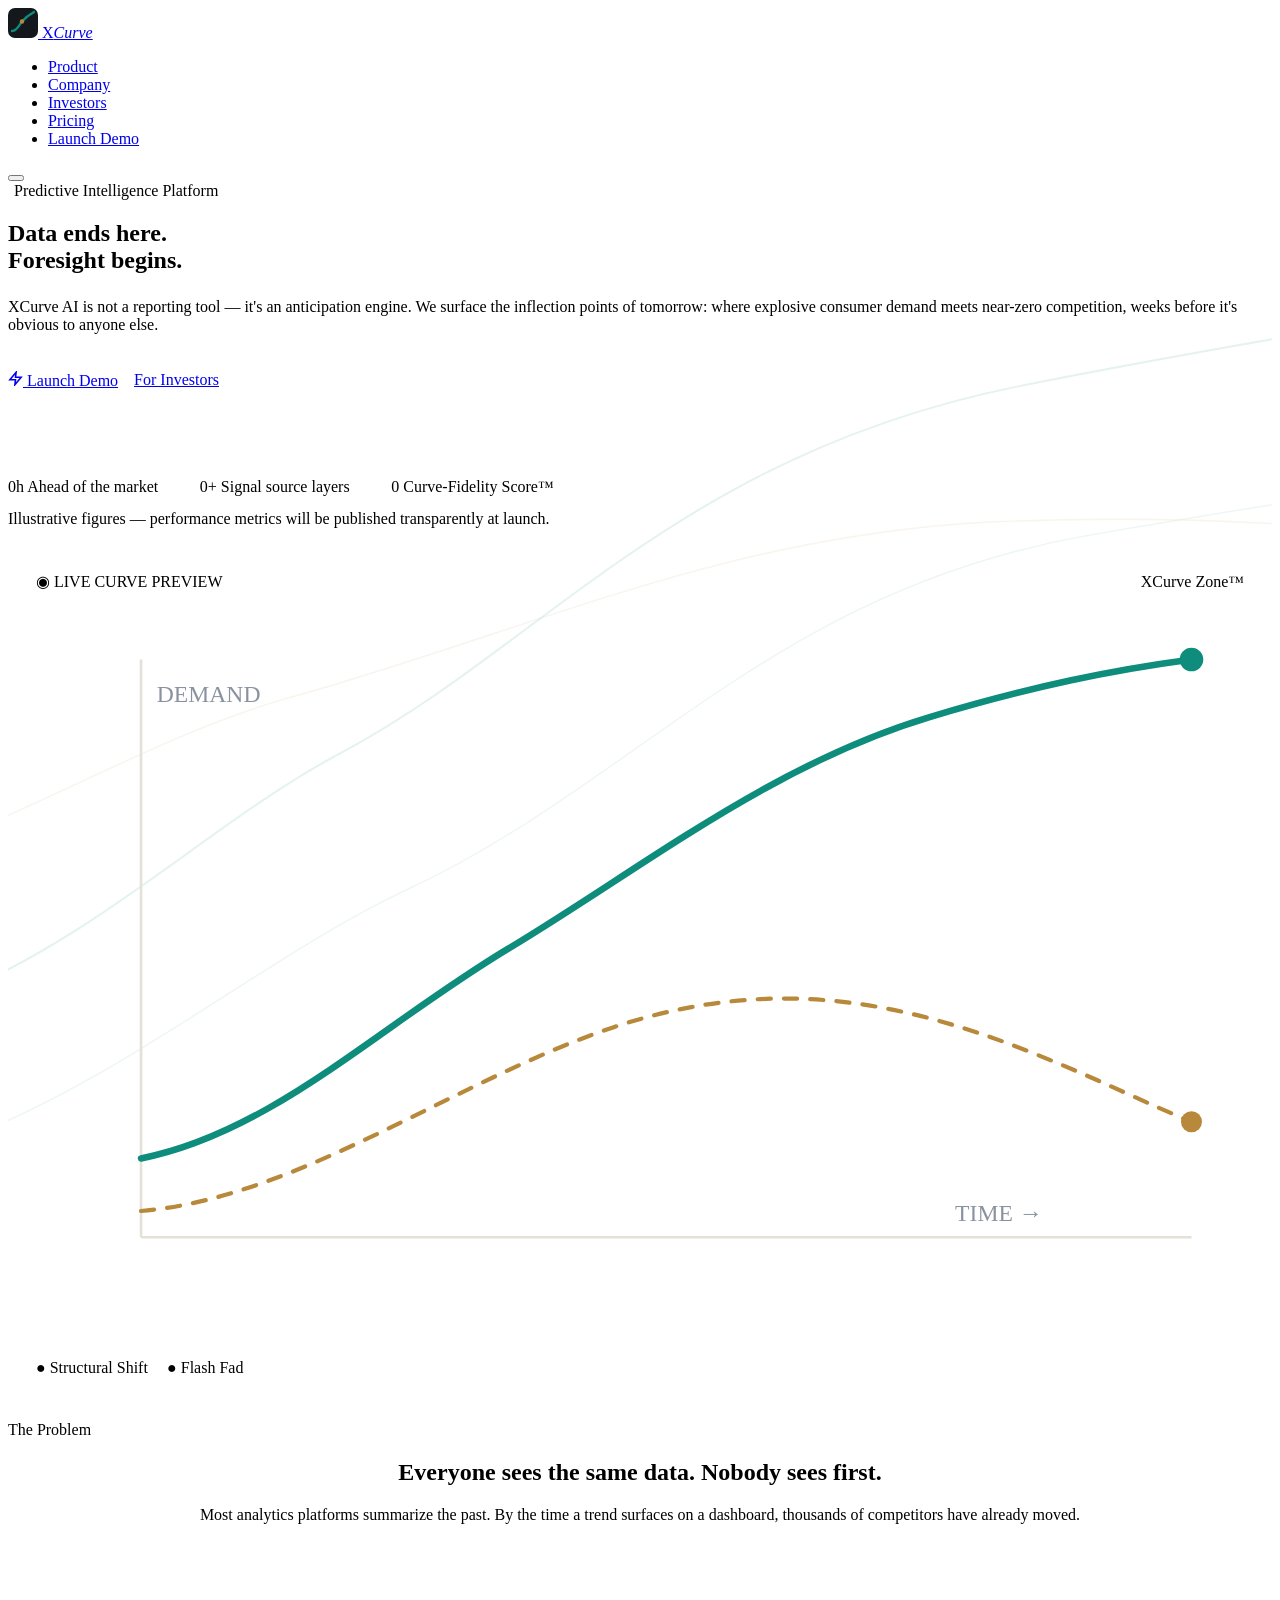
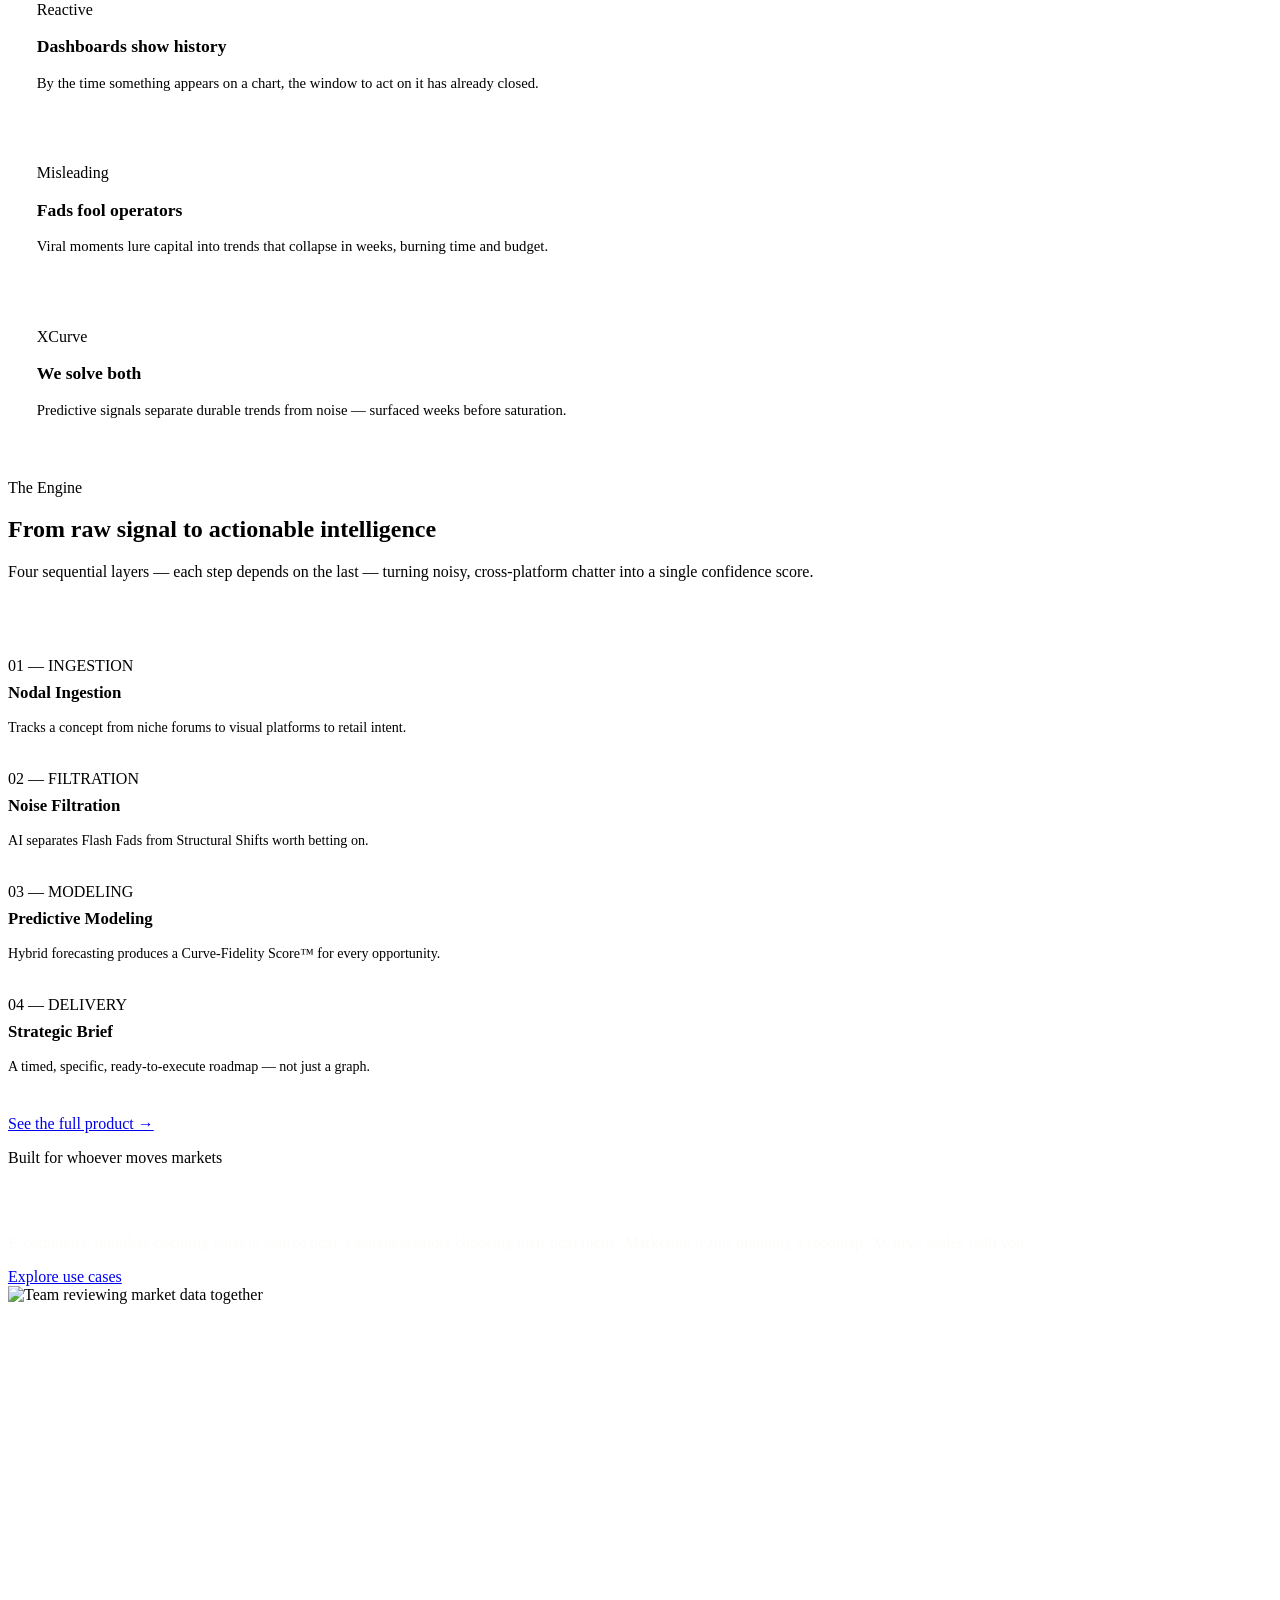
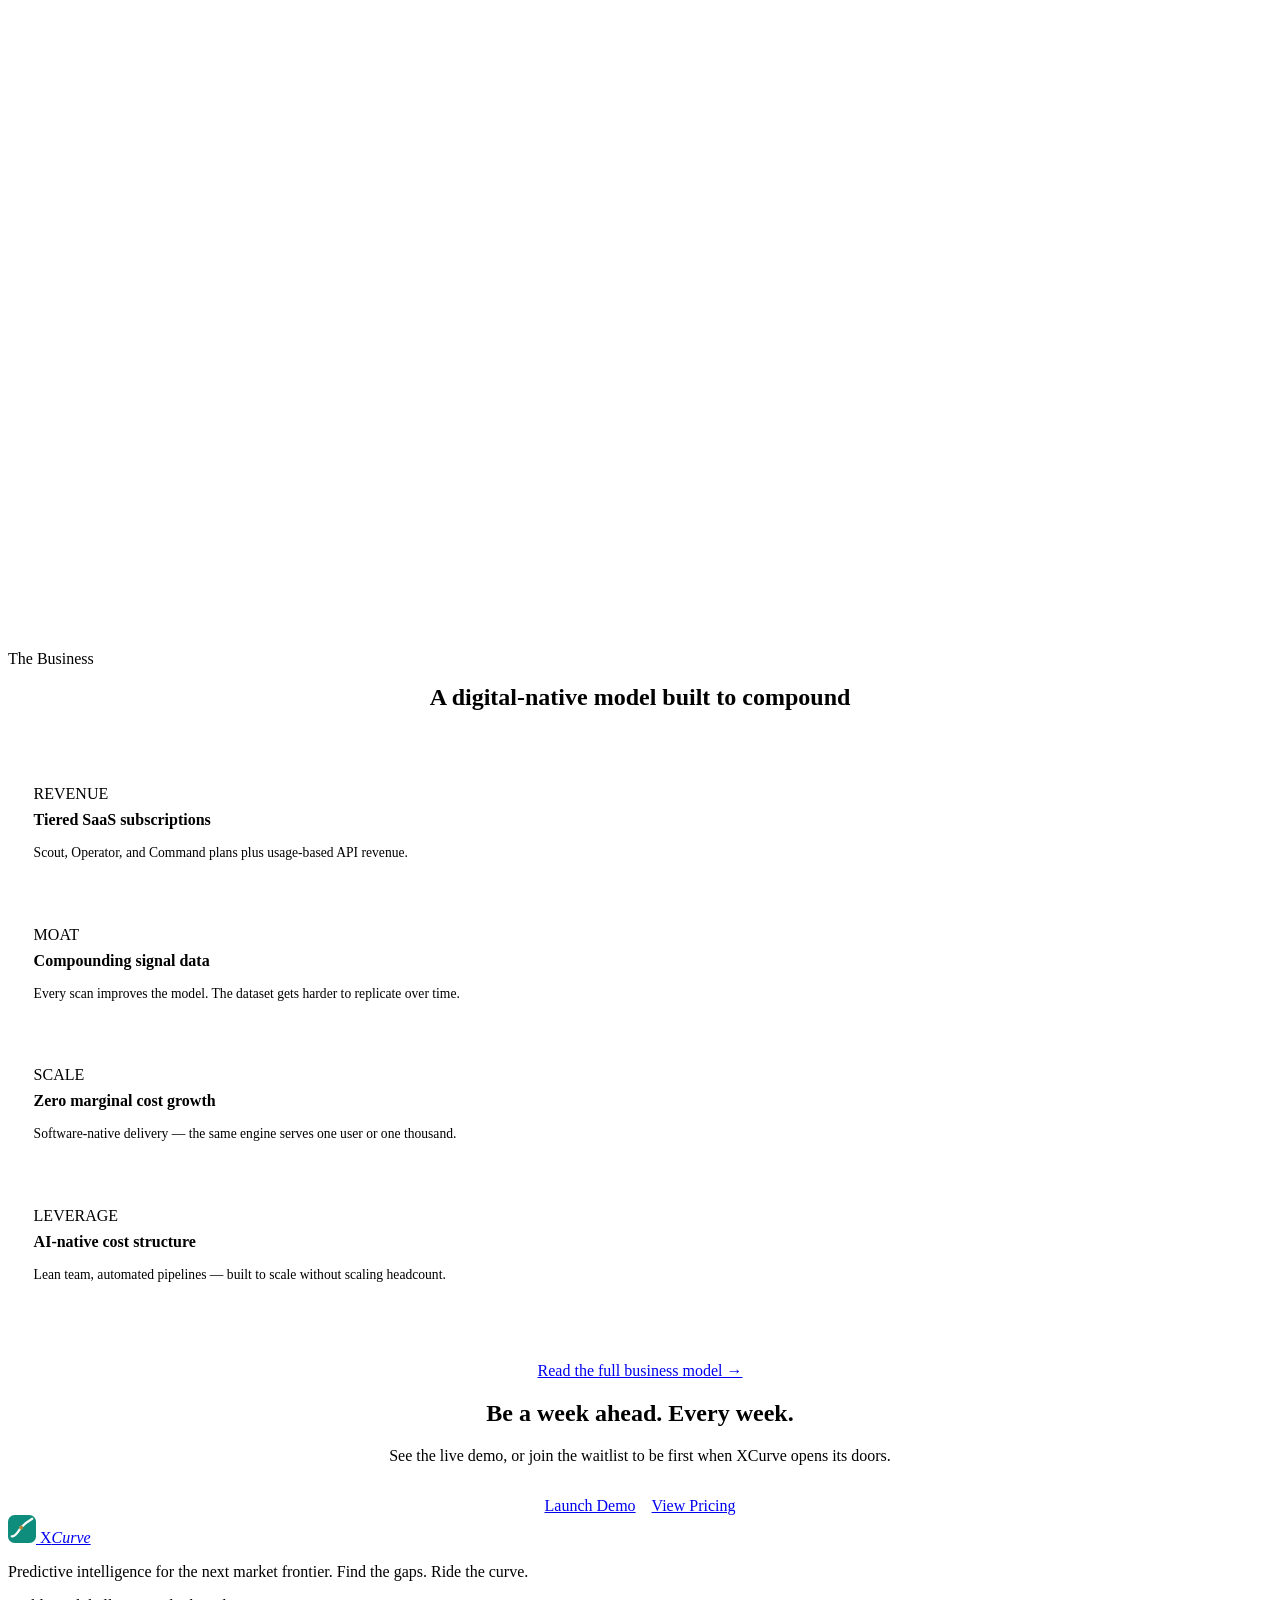
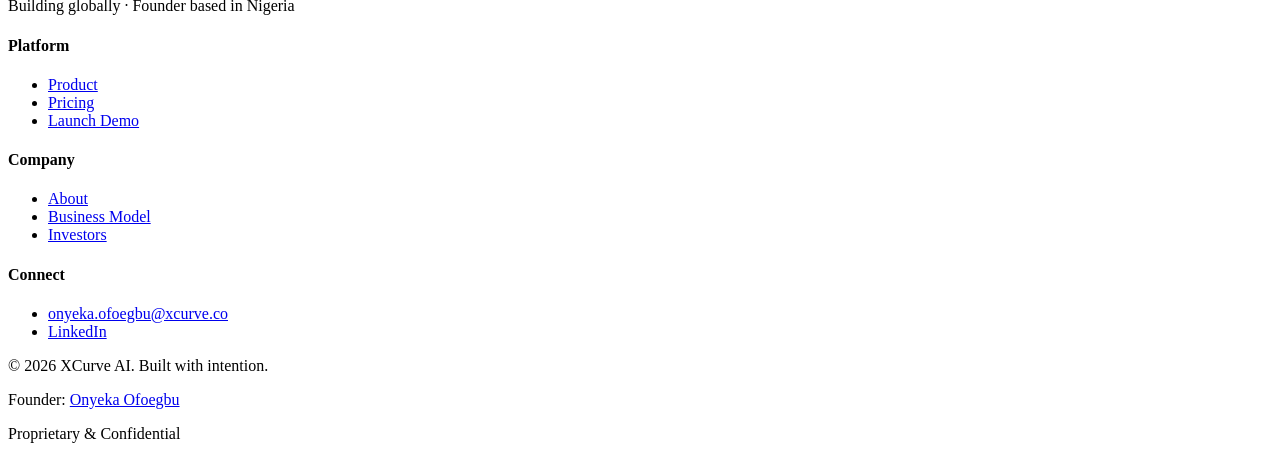
==== commit 9cb2a7aa: "feat : update web" ====
--- a/index.html
+++ b/index.html
@@ -1,2143 +1,295 @@
 <!DOCTYPE html>
 <html lang="en">
 <head>
-  <meta charset="UTF-8" />
-  <meta name="viewport" content="width=device-width, initial-scale=1.0" />
-  <title>ClearCurve AI — Predictive Intelligence for the Next Market Frontier</title>
-  <meta name="description" content="ClearCurve AI is an anticipation engine that identifies unsaturated market opportunities before they go mainstream. Be weeks ahead of your competition." />
-  <meta property="og:title"       content="ClearCurve AI — Predictive Intelligence" />
-  <meta property="og:description" content="Find the gaps. Ride the curve. ClearCurve AI surfaces where high demand meets zero competition — before anyone else." />
-  <meta property="og:type"        content="website" />
-  <meta name="theme-color"        content="#07d9c0" />
-  <link rel="icon" type="image/svg+xml" href="data:image/svg+xml,<svg xmlns='http://www.w3.org/2000/svg' viewBox='0 0 32 32'><rect width='32' height='32' rx='7' fill='%23050c16'/><path d='M4 24C10 24 12 18 16 14 20 10 22 8 28 4' fill='none' stroke='%2307d9c0' stroke-width='3' stroke-linecap='round'/><circle cx='16' cy='14' r='2.5' fill='%23f0c040'/></svg>" />
-  <style>
-/* ================================================================
-   ClearCurve AI — style.css  ·  Peak Premium Tech Landing Page
-   Aesthetic: Intelligence Noir — deep obsidian, surgical teal,
-   warm signal gold. Sharp geometry. Purposeful motion.
-   ================================================================ */
-
-@import url('https://fonts.googleapis.com/css2?family=Bricolage+Grotesque:opsz,wght@12..96,300;12..96,400;12..96,500;12..96,600;12..96,700;12..96,800&family=Instrument+Sans:ital,wght@0,400;0,500;0,600;1,400&family=GeistMono:wght@400;500&display=swap');
-
-/* ── Tokens ─────────────────────────────────────────────────── */
-:root {
-  --void:     #020509;
-  --deep:     #050c16;
-  --base:     #080f1d;
-  --surface:  #0c1525;
-  --raised:   #101e32;
-  --overlay:  #142540;
-
-  --teal:         #07d9c0;
-  --teal-hi:      #3fffea;
-  --teal-lo:      #059e8c;
-  --teal-alpha12: rgba(7,217,192,.12);
-  --teal-alpha06: rgba(7,217,192,.06);
-  --teal-alpha20: rgba(7,217,192,.20);
-  --teal-alpha35: rgba(7,217,192,.35);
-
-  --gold:         #f0c040;
-  --gold-hi:      #ffe082;
-  --gold-lo:      #c49a1e;
-  --gold-alpha10: rgba(240,192,64,.10);
-  --gold-alpha05: rgba(240,192,64,.05);
-
-  --red:          #f05060;
-  --red-alpha10:  rgba(240,80,96,.10);
-
-  --ink:    #e8eeff;
-  --ink2:   #7e96bb;
-  --ink3:   #3a4e6a;
-  --ink4:   #1e2e44;
-
-  --border:    rgba(7,217,192,.10);
-  --border-md: rgba(7,217,192,.20);
-  --border-hi: rgba(7,217,192,.38);
-
-  --f-display: 'Bricolage Grotesque', sans-serif;
-  --f-body:    'Instrument Sans', sans-serif;
-  --f-mono:    'GeistMono', 'Courier New', monospace;
-
-  --r1: 6px;  --r2: 12px;  --r3: 18px;
-  --r4: 28px; --r5: 40px;  --r6: 100px;
-
-  --ease:    cubic-bezier(.4,0,.2,1);
-  --spring:  cubic-bezier(.34,1.56,.64,1);
-  --exit:    cubic-bezier(.4,0,1,1);
-
-  --t1: .15s; --t2: .28s; --t3: .5s; --t4: .8s;
-
-  --max-w: 1160px;
-  --nav-h: 68px;
-}
-
-/* ── Reset ──────────────────────────────────────────────────── */
-*, *::before, *::after { box-sizing: border-box; margin: 0; padding: 0; }
-html { scroll-behavior: smooth; font-size: 16px; -webkit-text-size-adjust: 100%; }
-body {
-  font-family: var(--f-body);
-  background: var(--void);
-  color: var(--ink);
-  line-height: 1.65;
-  overflow-x: hidden;
-  cursor: none;
-  -webkit-font-smoothing: antialiased;
-}
-::selection { background: var(--teal); color: var(--void); }
-a { color: inherit; text-decoration: none; }
-img, svg { display: block; max-width: 100%; }
-button { cursor: pointer; border: 0; background: none; font-family: inherit; color: inherit; }
-
-/* ── Grain overlay ──────────────────────────────────────────── */
-body::after {
-  content: '';
-  position: fixed; inset: 0;
-  pointer-events: none; z-index: 9990;
-  background-image: url("data:image/svg+xml,%3Csvg xmlns='http://www.w3.org/2000/svg' width='400' height='400'%3E%3Cfilter id='g'%3E%3CfeTurbulence type='fractalNoise' baseFrequency='.8' numOctaves='4' stitchTiles='stitch'/%3E%3C/filter%3E%3Crect width='400' height='400' filter='url(%23g)' opacity='.028'/%3E%3C/svg%3E");
-  opacity: 1;
-}
-
-/* ── Custom cursor ──────────────────────────────────────────── */
-#cc-cursor {
-  position: fixed; top: 0; left: 0;
-  width: 10px; height: 10px;
-  background: var(--teal-hi);
-  border-radius: 50%;
-  pointer-events: none; z-index: 9999;
-  transform: translate(-50%,-50%);
-  transition: width var(--t1), height var(--t1), background var(--t1), opacity var(--t1);
-  mix-blend-mode: screen;
-  will-change: transform;
-}
-#cc-cursor-ring {
-  position: fixed; top: 0; left: 0;
-  width: 36px; height: 36px;
-  border: 1px solid rgba(7,217,192,.45);
-  border-radius: 50%;
-  pointer-events: none; z-index: 9998;
-  transform: translate(-50%,-50%);
-  will-change: transform;
-  transition: width var(--t2) var(--ease),
-              height var(--t2) var(--ease),
-              border-color var(--t2),
-              opacity var(--t2);
-}
-.is-hovering #cc-cursor       { width: 14px; height: 14px; background: var(--gold-hi); }
-.is-hovering #cc-cursor-ring  { width: 48px; height: 48px; border-color: rgba(240,192,64,.35); }
-@media (pointer: coarse) {
-  #cc-cursor, #cc-cursor-ring { display: none; }
-  body { cursor: auto; }
-}
-
-/* ── Navigation ─────────────────────────────────────────────── */
-#nav {
-  position: fixed; top: 0; left: 0; right: 0;
-  height: var(--nav-h);
-  display: flex; align-items: center; justify-content: space-between;
-  padding: 0 2.5rem;
-  z-index: 1000;
-  transition: background var(--t3) var(--ease),
-              border-color var(--t3) var(--ease),
-              backdrop-filter var(--t3);
-  border-bottom: 1px solid transparent;
-}
-#nav.nav--scrolled {
-  background: rgba(2,5,9,.88);
-  backdrop-filter: blur(28px) saturate(160%);
-  border-color: var(--border);
-}
-
-.nav__logo {
-  display: flex; align-items: center; gap: .6rem;
-  font-family: var(--f-display);
-  font-weight: 700; font-size: 1.15rem;
-  letter-spacing: -.025em;
-  color: var(--ink);
-}
-.nav__logo-mark {
-  width: 34px; height: 34px;
-  display: grid; place-items: center;
-}
-.nav__logo-name em { font-style: normal; color: var(--teal); }
-
-.nav__links {
-  display: flex; align-items: center; gap: 2.25rem;
-  list-style: none;
-}
-.nav__links a {
-  font-size: .83rem; font-weight: 500;
-  color: var(--ink2);
-  letter-spacing: .01em;
-  transition: color var(--t2);
-  position: relative;
-}
-.nav__links a::after {
-  content: '';
-  position: absolute; bottom: -3px; left: 0; right: 0;
-  height: 1px; background: var(--teal);
-  transform: scaleX(0); transform-origin: left;
-  transition: transform var(--t2) var(--ease);
-}
-.nav__links a:hover { color: var(--ink); }
-.nav__links a:hover::after { transform: scaleX(1); }
-
-.nav__cta {
-  display: inline-flex; align-items: center; gap: .4rem;
-  background: var(--teal);
-  color: var(--void) !important;
-  font-weight: 600 !important; font-size: .83rem !important;
-  padding: .5rem 1.2rem;
-  border-radius: var(--r6);
-  transition: background var(--t2), box-shadow var(--t2), transform var(--t2) !important;
-}
-.nav__cta:hover {
-  background: var(--teal-hi);
-  box-shadow: 0 0 24px rgba(7,217,192,.35);
-  transform: translateY(-1px) !important;
-}
-.nav__cta::after { display: none !important; }
-
-/* hamburger */
-.nav__burger {
-  display: none; flex-direction: column; gap: 5px;
-  padding: 4px;
-}
-.nav__burger span {
-  display: block; width: 22px; height: 1.5px;
-  background: var(--ink);
-  border-radius: 2px;
-  transition: transform var(--t2), opacity var(--t2);
-}
-.nav__burger.open span:nth-child(1) { transform: translateY(6.5px) rotate(45deg); }
-.nav__burger.open span:nth-child(2) { opacity: 0; }
-.nav__burger.open span:nth-child(3) { transform: translateY(-6.5px) rotate(-45deg); }
-
-/* ── Layout helpers ─────────────────────────────────────────── */
-.container {
-  max-width: var(--max-w);
-  margin: 0 auto;
-  padding: 0 2rem;
-}
-.section { position: relative; z-index: 1; }
-.section__inner { padding: 7rem 2rem; max-width: var(--max-w); margin: 0 auto; }
-
-.eyebrow {
-  display: inline-flex; align-items: center; gap: .65rem;
-  font-family: var(--f-mono); font-size: .68rem;
-  color: var(--teal); letter-spacing: .14em; text-transform: uppercase;
-  margin-bottom: 1.1rem;
-}
-.eyebrow::before {
-  content: '';
-  display: block; width: 28px; height: 1px;
-  background: var(--teal);
-  flex-shrink: 0;
-}
-.eyebrow--center { justify-content: center; }
-.eyebrow--center::before { display: none; }
-
-.section__title {
-  font-family: var(--f-display);
-  font-size: clamp(2rem, 3.8vw, 3rem);
-  font-weight: 800; line-height: 1.1;
-  letter-spacing: -.03em; margin-bottom: 1.1rem;
-}
-.section__body {
-  font-size: 1.05rem; font-weight: 400;
-  color: var(--ink2); line-height: 1.72;
-  max-width: 540px;
-}
-.hl-teal { color: var(--teal); }
-.hl-gold { color: var(--gold); }
-
-/* ── Reveal animation ───────────────────────────────────────── */
-.reveal {
-  opacity: 0;
-  transform: translateY(24px);
-  transition: opacity var(--t4) var(--ease),
-              transform var(--t4) var(--ease);
-}
-.reveal.in { opacity: 1; transform: none; }
-
-/* ── Buttons ────────────────────────────────────────────────── */
-.btn {
-  display: inline-flex; align-items: center; gap: .45rem;
-  font-family: var(--f-body); font-size: .92rem; font-weight: 600;
-  border-radius: var(--r6); padding: .8rem 1.8rem;
-  transition: transform var(--t2) var(--spring),
-              box-shadow var(--t2),
-              background var(--t2),
-              color var(--t2),
-              border-color var(--t2);
-  white-space: nowrap;
-}
-.btn:hover { transform: translateY(-2px); }
-.btn:active { transform: translateY(0); }
-
-.btn--primary {
-  background: var(--teal); color: var(--void);
-  box-shadow: 0 0 0 rgba(7,217,192,0);
-}
-.btn--primary:hover { background: var(--teal-hi); box-shadow: 0 0 36px rgba(7,217,192,.4); }
-
-.btn--ghost {
-  background: transparent; color: var(--ink);
-  border: 1px solid var(--border-md);
-}
-.btn--ghost:hover { border-color: var(--teal); color: var(--teal); box-shadow: 0 0 20px var(--teal-alpha12); }
-
-.btn--gold { background: var(--gold); color: var(--void); }
-.btn--gold:hover { background: var(--gold-hi); box-shadow: 0 0 36px rgba(240,192,64,.4); }
-
-/* ── Cards ──────────────────────────────────────────────────── */
-.card {
-  background: var(--surface);
-  border: 1px solid var(--border);
-  border-radius: var(--r3);
-  transition: border-color var(--t3), box-shadow var(--t3), transform var(--t3);
-}
-.card:hover {
-  border-color: var(--border-md);
-  box-shadow: 0 20px 60px rgba(0,0,0,.45);
-  transform: translateY(-4px);
-}
-.card--glow:hover { box-shadow: 0 20px 60px rgba(0,0,0,.45), 0 0 0 1px var(--border-md), 0 0 40px var(--teal-alpha06); }
-
-/* ── Hero ───────────────────────────────────────────────────── */
-#hero {
-  min-height: 100svh;
-  display: flex; align-items: center; justify-content: center;
-  position: relative; overflow: hidden;
-  padding: calc(var(--nav-h) + 4rem) 2rem 5rem;
-}
-
-/* animated grid */
-.hero__grid {
-  position: absolute; inset: 0; pointer-events: none;
-  background-image:
-    linear-gradient(rgba(7,217,192,.032) 1px, transparent 1px),
-    linear-gradient(90deg, rgba(7,217,192,.032) 1px, transparent 1px);
-  background-size: 56px 56px;
-  mask-image: radial-gradient(ellipse 75% 65% at 50% 40%, #000 0%, transparent 100%);
-  animation: grid-drift 24s linear infinite;
-}
-@keyframes grid-drift {
-  0%   { background-position: 0 0; }
-  100% { background-position: 56px 56px; }
-}
-
-/* radial glows */
-.hero__glow {
-  position: absolute; pointer-events: none;
-  border-radius: 50%; filter: blur(80px);
-}
-.hero__glow--teal {
-  width: 700px; height: 500px;
-  top: -10%; left: 50%; transform: translateX(-50%);
-  background: radial-gradient(ellipse, rgba(7,217,192,.07) 0%, transparent 70%);
-  animation: glow-breathe 8s ease-in-out infinite alternate;
-}
-.hero__glow--gold {
-  width: 400px; height: 400px;
-  bottom: 5%; right: 5%;
-  background: radial-gradient(ellipse, rgba(240,192,64,.045) 0%, transparent 70%);
-  animation: glow-breathe 11s ease-in-out 2s infinite alternate-reverse;
-}
-.hero__glow--teal2 {
-  width: 300px; height: 300px;
-  bottom: 15%; left: 5%;
-  background: radial-gradient(ellipse, rgba(7,217,192,.04) 0%, transparent 70%);
-  animation: glow-breathe 14s ease-in-out 4s infinite alternate;
-}
-@keyframes glow-breathe {
-  from { opacity: .6; transform: scale(1) translateX(-50%); }
-  to   { opacity: 1;  transform: scale(1.12) translateX(-50%); }
-}
-.hero__glow--gold, .hero__glow--teal2 { animation-name: glow-breathe-simple; }
-@keyframes glow-breathe-simple {
-  from { opacity: .5; transform: scale(1); }
-  to   { opacity: 1;  transform: scale(1.15); }
-}
-
-.hero__content {
-  text-align: center; position: relative; z-index: 2;
-  max-width: 880px;
-}
-
-.hero__badge {
-  display: inline-flex; align-items: center; gap: .5rem;
-  background: var(--teal-alpha06);
-  border: 1px solid var(--border-md);
-  border-radius: var(--r6);
-  padding: .35rem 1rem;
-  font-family: var(--f-mono); font-size: .7rem;
-  color: var(--teal); letter-spacing: .1em; text-transform: uppercase;
-  margin-bottom: 2.2rem;
-  animation: badge-in .7s var(--ease) .1s both;
-}
-@keyframes badge-in {
-  from { opacity: 0; transform: translateY(-8px); }
-  to   { opacity: 1; transform: none; }
-}
-
-.hero__badge-dot {
-  width: 6px; height: 6px; border-radius: 50%;
-  background: var(--teal);
-  box-shadow: 0 0 0 0 rgba(7,217,192,.5);
-  animation: badge-pulse 2.5s var(--ease) infinite;
-}
-@keyframes badge-pulse {
-  0%   { box-shadow: 0 0 0 0 rgba(7,217,192,.5); }
-  70%  { box-shadow: 0 0 0 7px rgba(7,217,192,0); }
-  100% { box-shadow: 0 0 0 0 rgba(7,217,192,0); }
-}
-
-.hero__h1 {
-  font-family: var(--f-display);
-  font-size: clamp(3.2rem, 8vw, 6.6rem);
-  font-weight: 800;
-  line-height: .97; letter-spacing: -.04em;
-  margin-bottom: 1.6rem;
-  animation: h1-in .9s var(--ease) .2s both;
-}
-@keyframes h1-in {
-  from { opacity: 0; transform: translateY(20px); }
-  to   { opacity: 1; transform: none; }
-}
-
-.hero__sub {
-  font-size: clamp(1.05rem, 1.8vw, 1.22rem);
-  font-weight: 400; color: var(--ink2);
-  max-width: 560px; margin: 0 auto 2.8rem;
-  line-height: 1.72;
-  animation: h1-in .9s var(--ease) .35s both;
-}
-
-.hero__actions {
-  display: flex; align-items: center; justify-content: center;
-  gap: .85rem; flex-wrap: wrap;
-  animation: h1-in .9s var(--ease) .5s both;
-}
-
-/* hero canvas */
-.hero__canvas-wrap {
-  position: absolute; inset: 0; z-index: 0;
-  pointer-events: none; opacity: .7;
-}
-#heroCanvas { width: 100%; height: 100%; }
-
-/* scroll cue */
-.hero__scroll {
-  position: absolute; bottom: 2.5rem; left: 50%;
-  transform: translateX(-50%);
-  display: flex; flex-direction: column; align-items: center; gap: .4rem;
-  font-family: var(--f-mono); font-size: .62rem;
-  color: var(--ink3); letter-spacing: .12em; text-transform: uppercase;
-  animation: h1-in 1s var(--ease) 1.2s both;
-}
-.hero__scroll-line {
-  width: 1px; height: 36px;
-  background: linear-gradient(to bottom, var(--teal), transparent);
-  animation: scroll-line 2.2s var(--ease) infinite;
-}
-@keyframes scroll-line {
-  0%,100% { opacity: 1; transform: scaleY(1) translateY(0); }
-  50%      { opacity: .3; transform: scaleY(.5) translateY(4px); }
-}
-
-/* stats row */
-.hero__stats {
-  display: flex; align-items: center; justify-content: center;
-  gap: 3.5rem; flex-wrap: wrap;
-  margin-top: 5rem; padding-top: 3rem;
-  border-top: 1px solid var(--border);
-  animation: h1-in .9s var(--ease) .7s both;
-}
-.stat { text-align: center; }
-.stat__val {
-  font-family: var(--f-display); font-size: 2.2rem; font-weight: 800;
-  color: var(--teal); line-height: 1; display: block;
-  letter-spacing: -.03em;
-}
-.stat__lbl {
-  font-size: .72rem; color: var(--ink3);
-  letter-spacing: .06em; text-transform: uppercase; margin-top: .35rem;
-}
-
-/* ── Ticker / social proof strip ────────────────────────────── */
-.ticker-wrap {
-  background: var(--surface);
-  border-top: 1px solid var(--border);
-  border-bottom: 1px solid var(--border);
-  overflow: hidden; position: relative; z-index: 1;
-  padding: .85rem 0;
-}
-.ticker-wrap::before,
-.ticker-wrap::after {
-  content: '';
-  position: absolute; top: 0; bottom: 0; width: 100px; z-index: 2;
-  pointer-events: none;
-}
-.ticker-wrap::before { left: 0; background: linear-gradient(to right, var(--surface), transparent); }
-.ticker-wrap::after  { right: 0; background: linear-gradient(to left, var(--surface), transparent); }
-
-.ticker-track {
-  display: flex; gap: 0;
-  animation: ticker-scroll 40s linear infinite;
-  width: max-content;
-}
-@keyframes ticker-scroll {
-  from { transform: translateX(0); }
-  to   { transform: translateX(-50%); }
-}
-.ticker-item {
-  display: flex; align-items: center; gap: .6rem;
-  padding: 0 2.5rem;
-  font-family: var(--f-mono); font-size: .72rem;
-  color: var(--ink3); letter-spacing: .06em;
-  white-space: nowrap;
-  border-right: 1px solid var(--border);
-}
-.ticker-item .dot { width: 5px; height: 5px; border-radius: 50%; background: var(--teal); flex-shrink: 0; }
-
-/* ── Vision / Problem ───────────────────────────────────────── */
-.vision-grid {
-  display: grid;
-  grid-template-columns: 1fr 1fr;
-  gap: 5rem;
-  align-items: center;
-}
-.vision__chart {
-  background: var(--surface);
-  border: 1px solid var(--border);
-  border-radius: var(--r3);
-  overflow: hidden; position: relative;
-  height: 380px;
-}
-#visionChart { width: 100%; height: 100%; }
-
-.problem-list { display: flex; flex-direction: column; gap: .85rem; margin-top: 2.2rem; }
-.problem-item {
-  display: flex; gap: 1rem; align-items: flex-start;
-  padding: 1.1rem 1.25rem;
-  background: var(--surface); border: 1px solid var(--border);
-  border-radius: var(--r2);
-  transition: border-color var(--t2), background var(--t2);
-}
-.problem-item:hover { border-color: var(--border-md); background: var(--raised); }
-.problem-item__icon {
-  width: 34px; height: 34px; flex-shrink: 0;
-  border-radius: var(--r1);
-  display: grid; place-items: center;
-  font-size: 1rem;
-}
-.problem-item__icon--red  { background: var(--red-alpha10); }
-.problem-item__icon--gold { background: var(--gold-alpha10); }
-.problem-item__icon--teal { background: var(--teal-alpha06); }
-.problem-item h4 {
-  font-family: var(--f-display); font-size: .9rem; font-weight: 700;
-  margin-bottom: .2rem; line-height: 1.3;
-}
-.problem-item p { font-size: .8rem; color: var(--ink2); line-height: 1.55; }
-
-/* ── How It Works — timeline ────────────────────────────────── */
-#how { background: var(--deep); }
-
-.how-timeline {
-  display: grid; grid-template-columns: repeat(4,1fr);
-  gap: 1.5rem; margin-top: 4rem;
-  position: relative;
-}
-.how-timeline::before {
-  content: '';
-  position: absolute; top: 28px; left: 12.5%; right: 12.5%;
-  height: 1px;
-  background: linear-gradient(90deg, transparent, var(--teal), transparent);
-  opacity: .25;
-}
-.how-step {
-  background: var(--surface); border: 1px solid var(--border);
-  border-radius: var(--r3); padding: 2rem 1.5rem;
-  text-align: center; position: relative;
-  transition: border-color var(--t3), box-shadow var(--t3), transform var(--t3);
-}
-.how-step:hover {
-  border-color: var(--border-md);
-  box-shadow: 0 24px 60px rgba(0,0,0,.5), 0 0 30px var(--teal-alpha06);
-  transform: translateY(-6px);
-}
-.how-step__num {
-  position: absolute; top: -14px; left: 50%; transform: translateX(-50%);
-  background: var(--teal); color: var(--void);
-  width: 28px; height: 28px; border-radius: 50%;
-  font-family: var(--f-display); font-size: .78rem; font-weight: 800;
-  display: grid; place-items: center;
-}
-.how-step__icon { font-size: 2.2rem; margin: 1.1rem 0 1rem; display: block; }
-.how-step__title {
-  font-family: var(--f-display); font-size: .95rem; font-weight: 700;
-  margin-bottom: .5rem;
-}
-.how-step__body { font-size: .8rem; color: var(--ink2); line-height: 1.6; }
-
-/* ── Features grid ──────────────────────────────────────────── */
-.features-header {
-  display: grid; grid-template-columns: 1fr 1fr;
-  align-items: end; gap: 3rem; margin-bottom: 3.5rem;
-}
-.features-grid { display: grid; grid-template-columns: repeat(3,1fr); gap: 1.25rem; }
-
-.feat-card {
-  background: var(--surface); border: 1px solid var(--border);
-  border-radius: var(--r3); padding: 2rem;
-  position: relative; overflow: hidden;
-  transition: border-color var(--t3), box-shadow var(--t3), transform var(--t3);
-}
-.feat-card::before {
-  content: '';
-  position: absolute; top: 0; left: 0; right: 0; height: 2px;
-  background: linear-gradient(90deg, var(--teal), transparent);
-  opacity: 0; transition: opacity var(--t3);
-}
-.feat-card:hover {
-  border-color: var(--border-md);
-  box-shadow: 0 24px 60px rgba(0,0,0,.45);
-  transform: translateY(-5px);
-}
-.feat-card:hover::before { opacity: 1; }
-.feat-card--gold::before { background: linear-gradient(90deg, var(--gold), transparent); }
-.feat-card--gold:hover { border-color: var(--border-gold); }
-
-.feat-icon {
-  width: 46px; height: 46px; border-radius: var(--r2);
-  display: grid; place-items: center;
-  font-size: 1.4rem;
-  background: var(--teal-alpha06); border: 1px solid var(--border);
-  margin-bottom: 1.25rem;
-}
-.feat-icon--gold { background: var(--gold-alpha05); border-color: var(--border-gold); }
-
-.feat-title {
-  font-family: var(--f-display); font-size: 1rem; font-weight: 700;
-  margin-bottom: .55rem;
-}
-.feat-body { font-size: .83rem; color: var(--ink2); line-height: 1.62; }
-.feat-tag {
-  display: inline-block; margin-top: 1.1rem;
-  font-family: var(--f-mono); font-size: .62rem;
-  color: var(--teal); letter-spacing: .1em;
-  background: var(--teal-alpha06); padding: .18rem .5rem;
-  border-radius: var(--r1);
-}
-.feat-tag--gold { color: var(--gold); background: var(--gold-alpha05); }
-
-/* ── Opportunity Matrix ─────────────────────────────────────── */
-#matrix { background: var(--base); }
-
-.matrix-layout {
-  display: grid; grid-template-columns: 1fr 1.1fr;
-  gap: 4rem; align-items: center;
-}
-.matrix-canvas-panel {
-  background: var(--surface); border: 1px solid var(--border);
-  border-radius: var(--r3); padding: 1.75rem;
-}
-.matrix-canvas-panel h3 {
-  font-family: var(--f-mono); font-size: .7rem; font-weight: 500;
-  color: var(--ink2); letter-spacing: .1em; text-transform: uppercase;
-  margin-bottom: 1rem;
-  display: flex; align-items: center; gap: .5rem;
-}
-.matrix-canvas-panel h3 .dot { color: var(--teal); font-size: 1.1rem; }
-#matrixCanvas { width: 100%; height: 300px; border-radius: var(--r2); }
-
-.legend { display: flex; gap: 1.25rem; flex-wrap: wrap; margin-top: 1.6rem; }
-.legend-item {
-  display: flex; align-items: center; gap: .45rem;
-  font-size: .78rem; color: var(--ink2);
-}
-.legend-dot { width: 10px; height: 10px; border-radius: 50%; flex-shrink: 0; }
-
-/* ── Use Cases tabs ─────────────────────────────────────────── */
-#usecases { background: var(--deep); }
-
-.tabs {
-  display: inline-flex; gap: .3rem;
-  background: var(--surface); border: 1px solid var(--border);
-  border-radius: var(--r6); padding: .3rem;
-  margin-bottom: 3rem;
-}
-.tab-btn {
-  font-family: var(--f-body); font-size: .82rem; font-weight: 500;
-  color: var(--ink2); padding: .52rem 1.3rem;
-  border-radius: var(--r6);
-  transition: background var(--t2), color var(--t2);
-}
-.tab-btn.active { background: var(--teal); color: var(--void); font-weight: 600; }
-
-.tab-panel { display: none; }
-.tab-panel.active {
-  display: grid; grid-template-columns: 1fr 1fr;
-  gap: 3rem; align-items: start;
-}
-
-.tab-text h3 {
-  font-family: var(--f-display); font-size: 1.65rem; font-weight: 800;
-  letter-spacing: -.03em; line-height: 1.15; margin-bottom: .9rem;
-}
-.tab-text p { font-size: .93rem; color: var(--ink2); line-height: 1.72; margin-bottom: 1.5rem; }
-
-.uc-metrics { display: flex; gap: 2rem; flex-wrap: wrap; }
-.uc-metric .val {
-  font-family: var(--f-display); font-size: 1.8rem; font-weight: 800;
-  color: var(--gold); line-height: 1; display: block; letter-spacing: -.03em;
-}
-.uc-metric .lbl { font-size: .68rem; color: var(--ink3); text-transform: uppercase; letter-spacing: .06em; }
-
-.brief-card {
-  background: var(--surface); border: 1px solid var(--border);
-  border-radius: var(--r3); padding: 1.75rem;
-  display: flex; flex-direction: column; gap: 1.2rem;
-}
-.brief-card h4 {
-  font-family: var(--f-mono); font-size: .68rem; font-weight: 500;
-  color: var(--teal); letter-spacing: .1em; text-transform: uppercase;
-  margin-bottom: .5rem;
-}
-.brief-card p {
-  font-family: var(--f-mono); font-size: .8rem;
-  color: var(--ink); line-height: 1.72;
-  border-left: 2px solid var(--teal);
-  padding-left: 1rem;
-}
-
-/* ── Pricing ────────────────────────────────────────────────── */
-#pricing { background: var(--base); }
-
-.pricing-grid {
-  display: grid; grid-template-columns: repeat(3,1fr);
-  gap: 1.25rem; margin-top: 3.5rem;
-}
-.price-card {
-  background: var(--surface); border: 1px solid var(--border);
-  border-radius: var(--r3); padding: 2.25rem 2rem;
-  position: relative;
-  transition: border-color var(--t3), box-shadow var(--t3), transform var(--t3);
-}
-.price-card:hover { transform: translateY(-6px); }
-.price-card--featured {
-  border-color: var(--teal);
-  background: linear-gradient(160deg, var(--raised), rgba(7,217,192,.04));
-  box-shadow: 0 0 40px var(--teal-alpha12);
-}
-.price-card--featured:hover { box-shadow: 0 0 60px var(--teal-alpha20); }
-
-.price-badge {
-  position: absolute; top: -13px; left: 50%; transform: translateX(-50%);
-  background: var(--teal); color: var(--void);
-  font-family: var(--f-mono); font-size: .63rem; font-weight: 500;
-  letter-spacing: .1em; text-transform: uppercase;
-  padding: .22rem .7rem; border-radius: var(--r6); white-space: nowrap;
-}
-
-.price-tier { font-family: var(--f-mono); font-size: .68rem; color: var(--teal); letter-spacing: .12em; text-transform: uppercase; margin-bottom: .6rem; }
-.price-name { font-family: var(--f-display); font-size: 1.45rem; font-weight: 800; margin-bottom: .4rem; letter-spacing: -.02em; }
-.price-desc { font-size: .8rem; color: var(--ink2); line-height: 1.5; margin-bottom: 1.75rem; }
-
-.price-amount { margin-bottom: 1.75rem; }
-.price-amount .cur { font-size: 1.1rem; color: var(--ink2); vertical-align: top; margin-top: .4rem; display: inline-block; }
-.price-amount .num { font-family: var(--f-display); font-size: 3.2rem; font-weight: 800; line-height: 1; letter-spacing: -.04em; }
-.price-amount .per { font-size: .82rem; color: var(--ink3); }
-
-.price-features { list-style: none; display: flex; flex-direction: column; gap: .65rem; margin-bottom: 1.75rem; }
-.price-features li { font-size: .83rem; color: var(--ink2); display: flex; align-items: flex-start; gap: .55rem; line-height: 1.45; }
-.price-features li .check { color: var(--teal); flex-shrink: 0; margin-top: 1px; }
-.price-features li .check--gold { color: var(--gold); }
-.price-features li .check--off { color: var(--ink4); }
-
-.price-btn {
-  width: 100%; padding: .82rem; border-radius: var(--r6);
-  font-family: var(--f-body); font-size: .88rem; font-weight: 600;
-  transition: all var(--t2);
-}
-.price-btn--outline { border: 1px solid var(--border-md); color: var(--ink); }
-.price-btn--outline:hover { border-color: var(--teal); color: var(--teal); }
-.price-btn--teal { background: var(--teal); color: var(--void); }
-.price-btn--teal:hover { background: var(--teal-hi); box-shadow: 0 0 30px var(--teal-alpha35); }
-.price-btn--gold { background: var(--gold); color: var(--void); }
-.price-btn--gold:hover { background: var(--gold-hi); box-shadow: 0 0 30px rgba(240,192,64,.4); }
-
-/* ── Waitlist CTA ───────────────────────────────────────────── */
-#waitlist {
-  background: linear-gradient(140deg, var(--base) 0%, var(--surface) 50%, var(--base) 100%);
-  overflow: hidden; position: relative;
-}
-.waitlist__orb {
-  position: absolute; top: 50%; left: 50%; transform: translate(-50%,-50%);
-  width: 700px; height: 400px; pointer-events: none;
-  background: radial-gradient(ellipse, rgba(7,217,192,.055) 0%, transparent 65%);
-  border-radius: 50%; filter: blur(60px);
-}
-.waitlist-inner {
-  max-width: 640px; margin: 0 auto;
-  padding: 7rem 2rem; text-align: center; position: relative; z-index: 1;
-}
-.waitlist-inner .section__title { margin-bottom: .9rem; }
-.waitlist-inner .section__body  { margin: 0 auto 2.5rem; }
-
-.waitlist-form {
-  display: flex; gap: .65rem; max-width: 460px; margin: 0 auto;
-}
-.waitlist-input {
-  flex: 1;
-  background: var(--surface); border: 1px solid var(--border-md);
-  border-radius: var(--r6); padding: .82rem 1.4rem;
-  color: var(--ink); font-family: var(--f-body); font-size: .9rem;
-  outline: none;
-  transition: border-color var(--t2), box-shadow var(--t2);
-}
-.waitlist-input::placeholder { color: var(--ink3); }
-.waitlist-input:focus { border-color: var(--teal); box-shadow: 0 0 0 3px var(--teal-alpha12); }
-.waitlist-input.input--error { border-color: var(--red); box-shadow: 0 0 0 3px var(--red-alpha10); }
-
-.waitlist-success {
-  display: none; flex-direction: column; align-items: center; gap: .4rem;
-  margin-top: 1.5rem;
-  font-family: var(--f-display); font-size: 1.1rem; font-weight: 700;
-  color: var(--teal);
-}
-.waitlist-success.show { display: flex; }
-.waitlist-success p { font-family: var(--f-body); font-size: .85rem; color: var(--ink2); font-weight: 400; }
-
-.waitlist-note { font-size: .75rem; color: var(--ink3); margin-top: .9rem; }
-
-.signups-badge {
-  display: inline-flex; align-items: center; gap: .5rem;
-  background: var(--teal-alpha06); border: 1px solid var(--border);
-  border-radius: var(--r6); padding: .38rem .9rem;
-  font-size: .78rem; color: var(--ink2); margin-top: 1.4rem;
-}
-.signups-badge strong { color: var(--teal); }
-
-/* ── Founder ────────────────────────────────────────────────── */
-#founder { background: var(--deep); }
-.founder-grid { display: grid; grid-template-columns: 340px 1fr; gap: 5rem; align-items: center; }
-
-.founder-card {
-  background: var(--surface); border: 1px solid var(--border);
-  border-radius: var(--r4); padding: 2.5rem;
-  text-align: center; position: relative; overflow: hidden;
-}
-.founder-card::before {
-  content: '';
-  position: absolute; top: 0; left: 0; right: 0; height: 2px;
-  background: linear-gradient(90deg, var(--teal), var(--gold));
-}
-
-.founder-avatar {
-  width: 88px; height: 88px;
-  border-radius: 50%; border: 2px solid var(--teal);
-  margin: 0 auto 1.1rem;
-  display: grid; place-items: center;
-  font-family: var(--f-display); font-size: 2.2rem; font-weight: 800;
-  background: linear-gradient(135deg, var(--base), var(--raised));
-  color: var(--teal);
-  box-shadow: 0 0 28px rgba(7,217,192,.2);
-}
-.founder-name { font-family: var(--f-display); font-size: 1.3rem; font-weight: 800; letter-spacing: -.02em; margin-bottom: .2rem; }
-.founder-role { font-family: var(--f-mono); font-size: .68rem; color: var(--teal); letter-spacing: .1em; text-transform: uppercase; margin-bottom: 1.5rem; }
-.founder-links { display: flex; gap: .6rem; justify-content: center; flex-wrap: wrap; }
-.founder-link {
-  display: inline-flex; align-items: center; gap: .35rem;
-  font-size: .75rem; color: var(--ink2);
-  border: 1px solid var(--border); padding: .38rem .85rem;
-  border-radius: var(--r6); transition: all var(--t2);
-}
-.founder-link:hover { border-color: var(--teal); color: var(--teal); }
-
-.founder-text blockquote {
-  font-family: var(--f-display); font-size: 1.4rem; font-weight: 600;
-  line-height: 1.45; letter-spacing: -.02em;
-  color: var(--ink); margin-bottom: 1.5rem;
-  position: relative; padding-left: 1.4rem;
-}
-.founder-text blockquote::before {
-  content: '';
-  position: absolute; left: 0; top: .15rem; bottom: .15rem;
-  width: 3px; background: linear-gradient(to bottom, var(--teal), var(--gold));
-  border-radius: 4px;
-}
-.founder-text p { font-size: .93rem; color: var(--ink2); line-height: 1.75; margin-bottom: 1.1rem; }
-
-/* ── FAQ ────────────────────────────────────────────────────── */
-#faq { background: var(--base); }
-.faq-cols { display: grid; grid-template-columns: 1fr 1fr; gap: .85rem; margin-top: 3rem; }
-
-.faq-item {
-  background: var(--surface); border: 1px solid var(--border);
-  border-radius: var(--r2); overflow: hidden;
-  transition: border-color var(--t2);
-}
-.faq-item:hover { border-color: var(--border-md); }
-
-.faq-q {
-  width: 100%; display: flex; justify-content: space-between; align-items: center;
-  padding: 1.15rem 1.4rem; gap: 1rem;
-  color: var(--ink); text-align: left;
-}
-.faq-q span:first-child { font-family: var(--f-display); font-size: .88rem; font-weight: 700; line-height: 1.35; }
-.faq-chevron { color: var(--teal); font-size: 1.1rem; flex-shrink: 0; transition: transform var(--t2); line-height: 1; }
-.faq-item.open .faq-chevron { transform: rotate(45deg); }
-
-.faq-a {
-  max-height: 0; overflow: hidden;
-  font-size: .83rem; color: var(--ink2); line-height: 1.65;
-  transition: max-height .4s var(--ease), padding var(--t2);
-}
-.faq-item.open .faq-a { max-height: 260px; padding: 0 1.4rem 1.15rem; }
-
-/* ── Footer ─────────────────────────────────────────────────── */
-footer {
-  background: var(--void);
-  border-top: 1px solid var(--border);
-  padding: 4.5rem 2rem 2rem;
-}
-.footer-grid {
-  max-width: var(--max-w); margin: 0 auto;
-  display: grid; grid-template-columns: 1.6fr 1fr 1fr 1fr;
-  gap: 3rem; margin-bottom: 4rem;
-}
-.footer-brand__desc { font-size: .83rem; color: var(--ink3); line-height: 1.7; margin-top: .9rem; max-width: 240px; }
-.footer-brand__locale { font-size: .75rem; color: var(--ink4); margin-top: .65rem; }
-
-.footer-col h4 {
-  font-family: var(--f-display); font-size: .74rem; font-weight: 700;
-  letter-spacing: .1em; text-transform: uppercase;
-  color: var(--ink2); margin-bottom: 1rem;
-}
-.footer-col ul { list-style: none; display: flex; flex-direction: column; gap: .55rem; }
-.footer-col a { font-size: .83rem; color: var(--ink3); transition: color var(--t2); }
-.footer-col a:hover { color: var(--teal); }
-
-.footer-bottom {
-  max-width: var(--max-w); margin: 0 auto;
-  display: flex; align-items: center; justify-content: space-between;
-  flex-wrap: wrap; gap: 1rem;
-  padding-top: 2rem; border-top: 1px solid var(--border);
-}
-.footer-bottom p { font-size: .76rem; color: var(--ink4); }
-.footer-bottom a { color: var(--teal); }
-
-/* ── Responsive ─────────────────────────────────────────────── */
-@media (max-width: 1024px) {
-  .how-timeline         { grid-template-columns: repeat(2,1fr); }
-  .how-timeline::before { display: none; }
-  .features-grid        { grid-template-columns: repeat(2,1fr); }
-  .pricing-grid         { grid-template-columns: 1fr; max-width: 380px; margin: 3.5rem auto 0; }
-  .vision-grid          { grid-template-columns: 1fr; }
-  .matrix-layout        { grid-template-columns: 1fr; }
-  .founder-grid         { grid-template-columns: 1fr; gap: 3rem; }
-  .features-header      { grid-template-columns: 1fr; gap: 1.5rem; }
-  .footer-grid          { grid-template-columns: 1fr 1fr; }
-  .faq-cols             { grid-template-columns: 1fr; }
-  .tab-panel.active     { grid-template-columns: 1fr; }
-}
-
-@media (max-width: 768px) {
-  .nav__links { display: none; }
-  .nav__links.open {
-    display: flex; flex-direction: column;
-    position: fixed; inset: 0;
-    background: rgba(2,5,9,.97); backdrop-filter: blur(28px);
-    align-items: center; justify-content: center;
-    gap: 2.2rem; z-index: 999;
-  }
-  .nav__links.open a { font-size: 1.35rem; font-weight: 600; }
-  .nav__burger { display: flex; z-index: 1001; }
-  .how-timeline { grid-template-columns: 1fr; }
-  .features-grid { grid-template-columns: 1fr; }
-  .hero__stats  { gap: 2rem; }
-  .waitlist-form { flex-direction: column; }
-  .footer-grid  { grid-template-columns: 1fr; }
-  .tabs { overflow-x: auto; }
-  #nav { padding: 0 1.25rem; }
-  .section__inner { padding: 5rem 1.25rem; }
-}
-
-  </style>
+<meta charset="UTF-8" />
+<meta name="viewport" content="width=device-width, initial-scale=1.0" />
+<title>XCurve AI — Predictive Intelligence for the Next Market Frontier</title>
+<meta name="description" content="XCurve AI is an anticipation engine that identifies unsaturated market opportunities before they go mainstream. See the curve before it bends." />
+<meta property="og:title" content="XCurve AI — Predictive Intelligence for the Next Market Frontier" />
+<meta property="og:description" content="Find the gaps. Ride the curve. XCurve AI surfaces where high demand meets zero competition — before anyone else." />
+<meta property="og:type" content="website" />
+<meta name="theme-color" content="#0E8C7C" />
+<link rel="icon" type="image/svg+xml" href="data:image/svg+xml,<svg xmlns='http://www.w3.org/2000/svg' viewBox='0 0 32 32'><rect width='32' height='32' rx='7' fill='%23FBFAF7'/><path d='M4 24C10 24 12 18 16 14 20 10 22 9 28 5' fill='none' stroke='%230E8C7C' stroke-width='3' stroke-linecap='round'/><circle cx='16' cy='14' r='2.5' fill='%23B8893B'/></svg>" />
+<link rel="stylesheet" href="css/xcurve.css" />
 </head>
 <body>
 
-<!-- Cursor -->
-<div id="cc-cursor"></div>
-<div id="cc-cursor-ring"></div>
-
-<!-- ╔══════════════════════════════════════════════════════════╗ -->
-<!-- ║  NAVIGATION                                              ║ -->
+<!-- ╔══════════════════════════════════════════════════════════╗ -->
+<!-- ║  NAV                                                     ║ -->
 <!-- ╚══════════════════════════════════════════════════════════╝ -->
 <nav id="nav">
-  <a href="#" class="nav__logo">
-    <div class="nav__logo-mark">
-      <svg width="34" height="34" viewBox="0 0 34 34" fill="none">
-        <rect width="34" height="34" rx="8" fill="#0c1525"/>
-        <path d="M5 26C9 26 11 20 15 16 19 12 21 9 29 5" stroke="#07d9c0" stroke-width="2.5" stroke-linecap="round" fill="none"/>
-        <circle cx="15" cy="16" r="2.5" fill="#f0c040"/>
-        <rect width="34" height="34" rx="8" fill="none" stroke="rgba(7,217,192,.2)" stroke-width="1"/>
+  <a href="index.html" class="nav__logo">
+    <svg width="30" height="30" viewBox="0 0 30 30" fill="none">
+      <rect width="30" height="30" rx="7" fill="#14181D"/>
+      <path d="M4 23C9 23 11 17 14 13.5 17 10 19 8 26 4" stroke="#0E8C7C" stroke-width="2.4" stroke-linecap="round" fill="none"/>
+      <circle cx="14" cy="13.5" r="2.2" fill="#B8893B"/>
+    </svg>
+    <span>X<em>Curve</em></span>
+  </a>
+  <ul class="nav__links" id="nav-links">
+    <li><a href="product.html">Product</a></li>
+    <li><a href="company.html">Company</a></li>
+    <li><a href="investors.html">Investors</a></li>
+    <li><a href="pricing.html">Pricing</a></li>
+    <li><a href="demo.html" class="nav__cta">Launch Demo</a></li>
+  </ul>
+  <button class="nav__burger" id="nav-burger" aria-label="Toggle menu"><span></span><span></span><span></span></button>
+</nav>
+
+<!-- ╔══════════════════════════════════════════════════════════╗ -->
+<!-- ║  HERO — full viewport                                    ║ -->
+<!-- ╚══════════════════════════════════════════════════════════╝ -->
+<section style="min-height:100svh; display:flex; align-items:center; position:relative; overflow:hidden; padding:calc(var(--nav-h) + 2rem) 0 3rem;">
+
+  <!-- ambient curve field background -->
+  <svg class="curve-divider" viewBox="0 0 1440 900" preserveAspectRatio="xMidYMid slice" style="position:absolute; inset:0; width:100%; height:100%; opacity:.5;" aria-hidden="true">
+    <path d="M-50,650 C 250,650 350,500 500,420 C 650,340 750,200 1000,150 C 1200,110 1350,90 1500,60" fill="none" stroke="#0E8C7C" stroke-width="1.4" opacity=".22"/>
+    <path d="M-50,750 C 250,760 380,600 550,520 C 720,440 820,300 1050,260 C 1250,225 1380,210 1500,180" fill="none" stroke="#0E8C7C" stroke-width="1" opacity=".14"/>
+    <path d="M-50,560 C 200,520 320,420 460,380 C 640,330 780,260 980,250 C 1180,242 1350,260 1500,300" fill="none" stroke="#B8893B" stroke-width="1" opacity=".16"/>
+  </svg>
+
+  <div class="wrap g-2-uneven" style="position:relative; z-index:2; gap:3rem; align-items:center;">
+
+    <div>
+      <div class="eyebrow"><span style="width:6px;height:6px;border-radius:50%;background:var(--teal);display:inline-block;"></span>Predictive Intelligence Platform</div>
+      <h1 class="h-display">Data ends here.<br><span class="italic" style="color:var(--teal-deep);">Foresight</span> begins.</h1>
+      <p class="lede" style="margin-top:1.5rem;">
+        XCurve AI is not a reporting tool — it's an anticipation engine. We surface
+        the inflection points of tomorrow: where explosive consumer demand meets
+        near-zero competition, weeks before it's obvious to anyone else.
+      </p>
+      <div style="display:flex; gap:1rem; margin-top:2.3rem; flex-wrap:wrap;">
+        <a href="demo.html" class="btn btn--teal btn--lg">
+          <svg width="15" height="15" viewBox="0 0 24 24" fill="none" stroke="currentColor" stroke-width="2.5"><path d="M13 2L3 14h9l-1 8 10-12h-9l1-8z"/></svg>
+          Launch Demo
+        </a>
+        <a href="investors.html" class="btn btn--ghost btn--lg">For Investors</a>
+      </div>
+
+      <div style="display:flex; gap:2.6rem; margin-top:3.5rem; padding-top:2rem; border-top:1px solid var(--line); flex-wrap:wrap;">
+        <div class="stat-block">
+          <span class="val" data-count="48" data-suffix="h">0h</span>
+          <span class="lbl">Ahead of the market</span>
+        </div>
+        <div class="stat-block">
+          <span class="val" data-count="12" data-suffix="+">0+</span>
+          <span class="lbl">Signal source layers</span>
+        </div>
+        <div class="stat-block">
+          <span class="val" data-count="92" data-suffix="/100">0</span>
+          <span class="lbl">Curve-Fidelity Score™</span>
+        </div>
+      </div>
+      <p class="fine" style="margin-top:.9rem;">Illustrative figures — performance metrics will be published transparently at launch.</p>
+    </div>
+
+    <!-- signature curve instrument -->
+    <div class="reveal in card" style="padding:1.75rem; background:var(--card);">
+      <div style="display:flex; justify-content:space-between; align-items:center; margin-bottom:1rem;">
+        <span class="fine" style="text-transform:uppercase;">◉ Live Curve Preview</span>
+        <span class="tag">XCurve Zone™</span>
+      </div>
+      <svg viewBox="0 0 460 280" style="width:100%; height:auto;" aria-hidden="true">
+        <line x1="40" y1="20" x2="40" y2="240" stroke="#E4E1D8" stroke-width="1"/>
+        <line x1="40" y1="240" x2="440" y2="240" stroke="#E4E1D8" stroke-width="1"/>
+        <path d="M40,210 C 90,200 130,160 180,130 C 230,100 280,60 340,42 C 380,30 410,24 440,20" fill="none" stroke="#0E8C7C" stroke-width="2.5" stroke-linecap="round"/>
+        <path d="M40,230 C 100,225 160,180 220,160 C 280,140 330,150 380,170 C 405,180 425,190 440,196" fill="none" stroke="#B8893B" stroke-width="1.6" stroke-dasharray="5 5" stroke-linecap="round"/>
+        <circle cx="440" cy="20" r="4.5" fill="#0E8C7C"/>
+        <circle cx="440" cy="196" r="4" fill="#B8893B"/>
+        <text x="46" y="36" font-family="JetBrains Mono" font-size="9" fill="#8A92A0">DEMAND</text>
+        <text x="350" y="234" font-family="JetBrains Mono" font-size="9" fill="#8A92A0">TIME →</text>
       </svg>
-    </div>
-    <span class="nav__logo-name">Clear<em>Curve</em> AI</span>
-  </a>
-
-  <ul class="nav__links" id="nav-links">
-    <li><a href="#vision">Vision</a></li>
-    <li><a href="#how">How It Works</a></li>
-    <li><a href="#features">Features</a></li>
-    <li><a href="#usecases">Use Cases</a></li>
-    <li><a href="#pricing">Pricing</a></li>
-    <li><a href="#founder">Founder</a></li>
-    <li><a href="#waitlist" class="nav__cta">
-      <svg width="12" height="12" viewBox="0 0 24 24" fill="none" stroke="currentColor" stroke-width="2.5"><path d="M13 2L3 14h9l-1 8 10-12h-9l1-8z"/></svg>
-      Join Waitlist
-    </a></li>
-  </ul>
-
-  <button class="nav__burger" id="nav-burger" aria-label="Toggle menu">
-    <span></span><span></span><span></span>
-  </button>
-</nav>
-
-<!-- ╔══════════════════════════════════════════════════════════╗ -->
-<!-- ║  HERO                                                    ║ -->
-<!-- ╚══════════════════════════════════════════════════════════╝ -->
-<section id="hero">
-  <!-- animated background canvas -->
-  <div class="hero__canvas-wrap">
-    <canvas id="heroCanvas"></canvas>
-  </div>
-
-  <!-- grid + glows -->
-  <div class="hero__grid"></div>
-  <div class="hero__glow hero__glow--teal"></div>
-  <div class="hero__glow hero__glow--gold"></div>
-  <div class="hero__glow hero__glow--teal2"></div>
-
-  <div class="hero__content">
-    <div class="hero__badge">
-      <span class="hero__badge-dot"></span>
-      Q3 2026 · Early Access Now Open
-    </div>
-
-    <h1 class="hero__h1">
-      Data ends here.<br>
-      <span class="hl-teal">Foresight</span> begins.
-    </h1>
-
-    <p class="hero__sub">
-      ClearCurve AI is not a reporting tool — it's an anticipation engine.
-      We surface the inflection points of tomorrow: where explosive consumer
-      demand meets near-zero competition.
-    </p>
-
-    <div class="hero__actions">
-      <a href="#waitlist" class="btn btn--primary">
-        <svg width="14" height="14" viewBox="0 0 24 24" fill="none" stroke="currentColor" stroke-width="2.5"><path d="M13 2L3 14h9l-1 8 10-12h-9l1-8z"/></svg>
-        Get Early Access
-      </a>
-      <a href="#how" class="btn btn--ghost">
-        <svg width="14" height="14" viewBox="0 0 24 24" fill="none" stroke="currentColor" stroke-width="2"><circle cx="12" cy="12" r="10"/><polygon points="10 8 16 12 10 16 10 8" fill="currentColor" stroke="none"/></svg>
-        See How It Works
-      </a>
-    </div>
-
-    <div class="hero__stats">
-      <div class="stat">
-        <span class="stat__val" data-count="48" data-suffix="h">0h</span>
-        <span class="stat__lbl">Ahead of the Market</span>
-      </div>
-      <div class="stat">
-        <span class="stat__val" data-count="400" data-suffix="%">0%</span>
-        <span class="stat__lbl">Content Gap Surfaced</span>
-      </div>
-      <div class="stat">
-        <span class="stat__val" data-count="12" data-suffix="+">0+</span>
-        <span class="stat__lbl">Signal Source Layers</span>
-      </div>
-      <div class="stat">
-        <span class="stat__val" data-count="92" data-suffix="/100">0</span>
-        <span class="stat__lbl">Avg. Curve-Fidelity Score™</span>
-      </div>
-    </div>
-  </div>
-
-  <div class="hero__scroll">
-    <div class="hero__scroll-line"></div>
-    scroll
-  </div>
-</section>
-
-<!-- ╔══════════════════════════════════════════════════════════╗ -->
-<!-- ║  SOCIAL PROOF TICKER                                     ║ -->
-<!-- ╚══════════════════════════════════════════════════════════╝ -->
-<div class="ticker-wrap">
-  <div class="ticker-track">
-    <!-- set 1 -->
-    <span class="ticker-item"><span class="dot"></span>Reddit → TikTok → Amazon signal detection</span>
-    <span class="ticker-item"><span class="dot"></span>Flash Fad vs. Structural Shift classification</span>
-    <span class="ticker-item"><span class="dot"></span>Curve-Fidelity Score™ confidence modeling</span>
-    <span class="ticker-item"><span class="dot"></span>Automated strategic briefs in seconds</span>
-    <span class="ticker-item"><span class="dot"></span>Unsaturated Opportunity Matrix™</span>
-    <span class="ticker-item"><span class="dot"></span>48h edge over mainstream analytics</span>
-    <span class="ticker-item"><span class="dot"></span>The "Why" Factor — underlying demand drivers</span>
-    <span class="ticker-item"><span class="dot"></span>Full API access for enterprise teams</span>
-    <!-- set 2 (duplicate for seamless loop) -->
-    <span class="ticker-item"><span class="dot"></span>Reddit → TikTok → Amazon signal detection</span>
-    <span class="ticker-item"><span class="dot"></span>Flash Fad vs. Structural Shift classification</span>
-    <span class="ticker-item"><span class="dot"></span>Curve-Fidelity Score™ confidence modeling</span>
-    <span class="ticker-item"><span class="dot"></span>Automated strategic briefs in seconds</span>
-    <span class="ticker-item"><span class="dot"></span>Unsaturated Opportunity Matrix™</span>
-    <span class="ticker-item"><span class="dot"></span>48h edge over mainstream analytics</span>
-    <span class="ticker-item"><span class="dot"></span>The "Why" Factor — underlying demand drivers</span>
-    <span class="ticker-item"><span class="dot"></span>Full API access for enterprise teams</span>
-  </div>
-</div>
-
-<!-- ╔══════════════════════════════════════════════════════════╗ -->
-<!-- ║  VISION / PROBLEM                                        ║ -->
-<!-- ╚══════════════════════════════════════════════════════════╝ -->
-<section id="vision" class="section">
-  <div class="section__inner">
-    <div class="vision-grid">
-
-      <div class="vision__chart reveal">
-        <canvas id="visionChart"></canvas>
-      </div>
-
-      <div class="vision__text">
-        <p class="eyebrow">The Problem</p>
-        <h2 class="section__title reveal">
-          Everyone sees the<br>
-          <span class="hl-gold">same data.</span><br>
-          <span class="hl-teal">Nobody sees first.</span>
-        </h2>
-        <p class="section__body reveal">
-          Most analytics platforms summarize the past. By the time a trend
-          surfaces on a dashboard, thousands of competitors have already moved.
-          ClearCurve identifies inflection points <em>before</em> they become obvious.
-        </p>
-
-        <div class="problem-list">
-          <div class="problem-item reveal">
-            <div class="problem-item__icon problem-item__icon--red">🔴</div>
-            <div>
-              <h4>Reactive Intelligence</h4>
-              <p>Traditional tools show what happened. By the time it's on your dashboard, the window has already closed.</p>
-            </div>
-          </div>
-          <div class="problem-item reveal">
-            <div class="problem-item__icon problem-item__icon--gold">⚠️</div>
-            <div>
-              <h4>Flash Fad vs. Structural Shift</h4>
-              <p>Viral moments fool operators into investing in trends that collapse within weeks, burning capital and time.</p>
-            </div>
-          </div>
-          <div class="problem-item reveal">
-            <div class="problem-item__icon problem-item__icon--teal">✦</div>
-            <div>
-              <h4>ClearCurve solves both</h4>
-              <p>Predictive signals that separate durable trends from noise — surfaced weeks before saturation hits.</p>
-            </div>
-          </div>
-        </div>
-      </div>
-
-    </div>
-  </div>
-</section>
-
-<!-- ╔══════════════════════════════════════════════════════════╗ -->
-<!-- ║  HOW IT WORKS                                            ║ -->
-<!-- ╚══════════════════════════════════════════════════════════╝ -->
-<section id="how" class="section">
-  <div class="section__inner">
-    <div style="text-align:center; max-width:600px; margin:0 auto 4rem;">
-      <p class="eyebrow eyebrow--center">The Engine</p>
-      <h2 class="section__title reveal">
-        From raw signal to<br><span class="hl-teal">actionable intelligence</span>
-      </h2>
-      <p class="section__body reveal" style="margin:0 auto;">
-        Four precision layers working in concert to surface what every other tool misses.
-      </p>
-    </div>
-
-    <div class="how-timeline">
-      <div class="how-step reveal">
-        <div class="how-step__num">1</div>
-        <span class="how-step__icon">🔬</span>
-        <h3 class="how-step__title">Nodal Ingestion</h3>
-        <p class="how-step__body">Proprietary cross-platform tracking follows a concept from niche forums (Reddit, Discord) → visual platforms (TikTok, Instagram) → retail intent (Amazon, Google).</p>
-      </div>
-      <div class="how-step reveal">
-        <div class="how-step__num">2</div>
-        <span class="how-step__icon">🧠</span>
-        <h3 class="how-step__title">Noise Filtration</h3>
-        <p class="how-step__body">Our AI separates Flash Fads (high velocity, short lifespan) from Structural Shifts (sustainable, long-term trends worth betting on).</p>
-      </div>
-      <div class="how-step reveal">
-        <div class="how-step__num">3</div>
-        <span class="how-step__icon">📈</span>
-        <h3 class="how-step__title">Predictive Modeling</h3>
-        <p class="how-step__body">Hybrid Time-Series Forecasting and Transformer-based Extrapolation produce a <strong>Curve-Fidelity Score™</strong> — a confidence measure for every opportunity.</p>
-      </div>
-      <div class="how-step reveal">
-        <div class="how-step__num">4</div>
-        <span class="how-step__icon">🗺️</span>
-        <h3 class="how-step__title">Strategic Brief</h3>
-        <p class="how-step__body">Not just a graph — a roadmap. ClearCurve delivers timed, specific, ready-to-execute briefs tailored to your niche and business model.</p>
-      </div>
-    </div>
-  </div>
-</section>
-
-<!-- ╔══════════════════════════════════════════════════════════╗ -->
-<!-- ║  FEATURES                                                ║ -->
-<!-- ╚══════════════════════════════════════════════════════════╝ -->
-<section id="features" class="section" style="background:linear-gradient(180deg,var(--deep) 0%,var(--base) 100%);">
-  <div class="section__inner">
-    <div class="features-header">
+      <div style="display:flex; gap:1.2rem; margin-top:.8rem; flex-wrap:wrap;">
+        <span class="fine"><span style="color:var(--teal);">●</span> Structural Shift</span>
+        <span class="fine"><span style="color:var(--gold);">●</span> Flash Fad</span>
+      </div>
+    </div>
+  </div>
+</section>
+
+<!-- ╔══════════════════════════════════════════════════════════╗ -->
+<!-- ║  PROBLEM STRIP                                           ║ -->
+<!-- ╚══════════════════════════════════════════════════════════╝ -->
+<section class="section-pad" style="background:var(--paper-dim); border-top:1px solid var(--line); border-bottom:1px solid var(--line);">
+  <div class="wrap">
+    <p class="eyebrow eyebrow--center" style="justify-content:center;">The Problem</p>
+    <h2 class="h-section reveal" style="text-align:center; max-width:740px; margin-left:auto; margin-right:auto;">Everyone sees the same data. <span class="italic txt-gold">Nobody sees first.</span></h2>
+    <p class="lede reveal" style="text-align:center; margin:0 auto 3rem;">Most analytics platforms summarize the past. By the time a trend surfaces on a dashboard, thousands of competitors have already moved.</p>
+
+    <div class="g-3" style="gap:1.25rem;">
+      <div class="card reveal" style="padding:1.8rem;">
+        <div class="tag" style="background:var(--red-tint); color:var(--red); margin-bottom:1rem;">Reactive</div>
+        <h3 class="h-sub" style="font-size:1.1rem;">Dashboards show history</h3>
+        <p class="body-text" style="font-size:.92rem;">By the time something appears on a chart, the window to act on it has already closed.</p>
+      </div>
+      <div class="card reveal" style="padding:1.8rem;">
+        <div class="tag tag--gold" style="margin-bottom:1rem;">Misleading</div>
+        <h3 class="h-sub" style="font-size:1.1rem;">Fads fool operators</h3>
+        <p class="body-text" style="font-size:.92rem;">Viral moments lure capital into trends that collapse in weeks, burning time and budget.</p>
+      </div>
+      <div class="card reveal" style="padding:1.8rem; border-color:var(--teal-line);">
+        <div class="tag" style="margin-bottom:1rem;">XCurve</div>
+        <h3 class="h-sub" style="font-size:1.1rem;">We solve both</h3>
+        <p class="body-text" style="font-size:.92rem;">Predictive signals separate durable trends from noise — surfaced weeks before saturation.</p>
+      </div>
+    </div>
+  </div>
+</section>
+
+<!-- ╔══════════════════════════════════════════════════════════╗ -->
+<!-- ║  HOW IT WORKS (real sequence — numbers justified)        ║ -->
+<!-- ╚══════════════════════════════════════════════════════════╝ -->
+<section class="section-pad">
+  <div class="wrap">
+    <div class="g-2" style="gap:3rem; align-items:end; margin-bottom:3.5rem;">
       <div>
-        <p class="eyebrow">Capabilities</p>
-        <h2 class="section__title reveal">Everything you need<br>to move <span class="hl-teal">first</span></h2>
-      </div>
-      <p class="section__body reveal">
-        ClearCurve scales from solo operators to enterprise marketing departments. Every feature is built to close the gap between signal and decision.
-      </p>
-    </div>
-
-    <div class="features-grid">
-
-      <div class="feat-card card card--glow reveal">
-        <div class="feat-icon">🗺️</div>
-        <h3 class="feat-title">Unsaturated Opportunity Matrix™</h3>
-        <p class="feat-body">A proprietary competitive heatmap showing every niche across two axes: demand momentum and competitive saturation. See your window at a glance.</p>
-        <span class="feat-tag">CORE TOOL</span>
-      </div>
-
-      <div class="feat-card card card--glow reveal">
-        <div class="feat-icon">🔮</div>
-        <h3 class="feat-title">Curve-Fidelity Score™</h3>
-        <p class="feat-body">Every opportunity is scored 0–100 for trajectory confidence, blending quantitative search modeling with qualitative AI reasoning. Know how much to bet.</p>
-        <span class="feat-tag">PROPRIETARY</span>
-      </div>
-
-      <div class="feat-card feat-card--gold card reveal">
-        <div class="feat-icon feat-icon--gold">⚡</div>
-        <h3 class="feat-title">Automated Strategic Briefs</h3>
-        <p class="feat-body">Ready-to-act roadmaps. "Launch a bamboo office chair by Q3 to capture a 24% projected demand surge" — specific, timed, immediately actionable.</p>
-        <span class="feat-tag feat-tag--gold">AI-POWERED</span>
-      </div>
-
-      <div class="feat-card card card--glow reveal">
-        <div class="feat-icon">🔗</div>
-        <h3 class="feat-title">Cross-Platform Correlation</h3>
-        <p class="feat-body">Signals tracked across Reddit, Discord, Instagram, TikTok, Amazon, Google, and more. See precisely where in the adoption curve a trend lives.</p>
-        <span class="feat-tag">12+ SOURCES</span>
-      </div>
-
-      <div class="feat-card card card--glow reveal">
-        <div class="feat-icon">💡</div>
-        <h3 class="feat-title">The "Why" Factor</h3>
-        <p class="feat-body">"Minimalist Wallets" trending? The real driver is "Physical Security Anxiety." ClearCurve surfaces the underlying driver, unlocking adjacent niches before anyone else.</p>
-        <span class="feat-tag">DEEP REASONING</span>
-      </div>
-
-      <div class="feat-card feat-card--gold card reveal">
-        <div class="feat-icon feat-icon--gold">🔌</div>
-        <h3 class="feat-title">API + Custom Dashboards</h3>
-        <p class="feat-body">Integrate ClearCurve directly into your workflow. Custom alerts, embeddable intelligence, white-label options. Become the central nervous system of your research.</p>
-        <span class="feat-tag feat-tag--gold">ENTERPRISE</span>
-      </div>
-
-    </div>
-  </div>
-</section>
-
-<!-- ╔══════════════════════════════════════════════════════════╗ -->
-<!-- ║  OPPORTUNITY MATRIX                                      ║ -->
-<!-- ╚══════════════════════════════════════════════════════════╝ -->
-<section id="matrix" class="section">
-  <div class="section__inner">
-    <div class="matrix-layout">
-
-      <div class="reveal">
-        <p class="eyebrow">Live Preview</p>
-        <h2 class="section__title">
-          The <span class="hl-teal">ClearCurve Zone™</span>
-        </h2>
-        <p class="section__body">
-          Our Opportunity Matrix plots every niche across demand momentum and competitive density. The glowing quadrant is where demand accelerates while supply remains stale — your window.
-        </p>
-        <p class="section__body" style="margin-top:1rem;">
-          Hover the bubbles to explore live niche examples. Teal = active opportunity. Grey = saturated or declining.
-        </p>
-        <div class="legend" style="margin-top:1.75rem;">
-          <div class="legend-item"><span class="legend-dot" style="background:rgba(7,217,192,.7)"></span>ClearCurve Opportunities</div>
-          <div class="legend-item"><span class="legend-dot" style="background:rgba(62,78,106,.5)"></span>Saturated / Declining</div>
-          <div class="legend-item"><span class="legend-dot" style="background:var(--red);opacity:.7"></span>Flash Fad Risk Zone</div>
-        </div>
-      </div>
-
-      <div class="matrix-canvas-panel reveal">
-        <h3><span class="dot">◉</span>Opportunity Matrix — Interactive Demo</h3>
-        <canvas id="matrixCanvas"></canvas>
-      </div>
-
-    </div>
-  </div>
-</section>
-
-<!-- ╔══════════════════════════════════════════════════════════╗ -->
-<!-- ║  USE CASES                                               ║ -->
-<!-- ╚══════════════════════════════════════════════════════════╝ -->
-<section id="usecases" class="section">
-  <div class="section__inner">
-    <p class="eyebrow">Use Cases</p>
-    <h2 class="section__title reveal">
-      Built for whoever <span class="hl-gold">moves markets</span>
-    </h2>
-
-    <div class="tabs" style="margin-top:2rem;">
-      <button class="tab-btn active" data-tab="ecommerce">E-Commerce</button>
-      <button class="tab-btn" data-tab="content">Content Creators</button>
-      <button class="tab-btn" data-tab="enterprise">Enterprise</button>
-    </div>
-
-    <!-- E-Commerce -->
-    <div class="tab-panel active" id="tab-ecommerce">
-      <div class="tab-text reveal">
-        <h3>Launch the <span class="hl-teal">right product</span><br>at the right moment</h3>
-        <p>Stop guessing what to source next. ClearCurve maps demand curves and tells you exactly which categories are entering their growth phase — before your competitors list the first unit.</p>
-        <div class="uc-metrics">
-          <div class="uc-metric"><span class="val">3–8×</span><span class="lbl">Earlier than competitors</span></div>
-          <div class="uc-metric"><span class="val">+24%</span><span class="lbl">Avg. demand growth surfaced</span></div>
-          <div class="uc-metric"><span class="val">Q3</span><span class="lbl">Precision launch timing</span></div>
-        </div>
-      </div>
-      <div class="brief-card reveal">
-        <div>
-          <h4>Sample Strategic Brief</h4>
-          <p>"Launch a bamboo-based sustainable office chair by Q3 to capture the 24% projected rise in eco-conscious remote work setups. Current content supply is low-quality. Curve-Fidelity Score: 87/100."</p>
-        </div>
-        <div>
-          <h4>Second Opportunity</h4>
-          <p>"RFID-blocking wallet accessories entering exponential growth phase. Physical Security Anxiety spreading from tech early-adopters to mainstream. Window: 6–9 weeks. Act now."</p>
-        </div>
-      </div>
-    </div>
-
-    <!-- Content Creators -->
-    <div class="tab-panel" id="tab-content">
-      <div class="tab-text reveal">
-        <h3>Find the <span class="hl-teal">content gap</span><br>before the crowd</h3>
-        <p>'Productivity' is saturated — but 'analog productivity for ADHD' has a 400% gap in high-quality video content. ClearCurve surfaces these gaps at scale, giving creators an unfair algorithmic edge.</p>
-        <div class="uc-metrics">
-          <div class="uc-metric"><span class="val">400%</span><span class="lbl">Content gap detected</span></div>
-          <div class="uc-metric"><span class="val">48h</span><span class="lbl">Ahead of trending topics</span></div>
-          <div class="uc-metric"><span class="val">∞</span><span class="lbl">Niche discovery engine</span></div>
-        </div>
-      </div>
-      <div class="brief-card reveal">
-        <div>
-          <h4>Sample Strategic Brief</h4>
-          <p>"'Analog productivity for ADHD' has 400% gap in high-quality video. First 10 creators to publish thoughtful long-form content will dominate this niche for 18+ months. Curve-Fidelity Score: 92/100."</p>
-        </div>
-        <div>
-          <h4>Trend Mutation Detected</h4>
-          <p>"'Smart recovery tools' emerging from 'at-home fitness' mutation. TikTok signal: 3 weeks. YouTube still empty. First-mover window open. Optimal publish window: next 12 days."</p>
-        </div>
-      </div>
-    </div>
-
-    <!-- Enterprise -->
-    <div class="tab-panel" id="tab-enterprise">
-      <div class="tab-text reveal">
-        <h3>The market intelligence<br><span class="hl-teal">nervous system</span></h3>
-        <p>ClearCurve scales from solopreneurs to full enterprise marketing departments. Via API access, custom dashboarding, and team collaboration, we become the intelligence backbone of your entire operation.</p>
-        <div class="uc-metrics">
-          <div class="uc-metric"><span class="val">API</span><span class="lbl">Full integration</span></div>
-          <div class="uc-metric"><span class="val">∞</span><span class="lbl">Custom dashboards</span></div>
-          <div class="uc-metric"><span class="val">24/7</span><span class="lbl">Live signal monitoring</span></div>
-        </div>
-      </div>
-      <div class="brief-card reveal">
-        <div>
-          <h4>Enterprise Intelligence</h4>
-          <p>"Integrate ClearCurve's signal API directly into your product roadmap, content calendar, and merchandising tools. Set custom alert thresholds. Push notifications when target categories hit ClearCurve Zone entry criteria."</p>
-        </div>
-        <div>
-          <h4>White-Label Available</h4>
-          <p>"Feed live opportunity data to clients under your own branding. ClearCurve becomes the invisible intelligence layer behind your research practice. Custom SLA and dedicated support included."</p>
-        </div>
-      </div>
-    </div>
-
-  </div>
-</section>
-
-<!-- ╔══════════════════════════════════════════════════════════╗ -->
-<!-- ║  PRICING                                                 ║ -->
-<!-- ╚══════════════════════════════════════════════════════════╝ -->
-<section id="pricing" class="section">
-  <div class="section__inner">
-    <div style="text-align:center; max-width:540px; margin:0 auto 1rem;">
-      <p class="eyebrow eyebrow--center">Pricing</p>
-      <h2 class="section__title reveal">Simple pricing.<br><span class="hl-teal">Serious returns.</span></h2>
-      <p class="section__body reveal" style="margin:0 auto;">
-        Join the waitlist to lock in founding member rates — up to 60% off at public launch.
-      </p>
-    </div>
-
-    <div class="pricing-grid">
-
-      <div class="price-card reveal">
-        <p class="price-tier">Starter</p>
-        <h3 class="price-name">Scout</h3>
-        <p class="price-desc">For solo creators and side-hustlers ready to move first.</p>
-        <div class="price-amount">
-          <span class="cur">$</span><span class="num">49</span><span class="per">/mo</span>
-        </div>
-        <ul class="price-features">
-          <li><span class="check">✓</span> 20 Opportunity Scans / month</li>
-          <li><span class="check">✓</span> ClearCurve Zone™ Matrix access</li>
-          <li><span class="check">✓</span> Flash Fad vs. Structural Shift detection</li>
-          <li><span class="check">✓</span> 3 Strategic Briefs / month</li>
-          <li><span class="check">✓</span> Email trend alerts</li>
-          <li><span class="check check--off">—</span> API access</li>
+        <p class="eyebrow">The Engine</p>
+        <h2 class="h-section reveal">From raw signal to actionable intelligence</h2>
+      </div>
+      <p class="lede reveal">Four sequential layers — each step depends on the last — turning noisy, cross-platform chatter into a single confidence score.</p>
+    </div>
+
+    <div class="g-4" style="gap:1.5rem;">
+      <div class="reveal" style="border-top:2px solid var(--teal); padding-top:1.2rem;">
+        <span class="fine">01 — INGESTION</span>
+        <h3 class="h-sub" style="font-size:1.05rem; margin-top:.5rem;">Nodal Ingestion</h3>
+        <p class="body-text" style="font-size:.88rem;">Tracks a concept from niche forums to visual platforms to retail intent.</p>
+      </div>
+      <div class="reveal" style="border-top:2px solid var(--teal); padding-top:1.2rem;">
+        <span class="fine">02 — FILTRATION</span>
+        <h3 class="h-sub" style="font-size:1.05rem; margin-top:.5rem;">Noise Filtration</h3>
+        <p class="body-text" style="font-size:.88rem;">AI separates Flash Fads from Structural Shifts worth betting on.</p>
+      </div>
+      <div class="reveal" style="border-top:2px solid var(--teal); padding-top:1.2rem;">
+        <span class="fine">03 — MODELING</span>
+        <h3 class="h-sub" style="font-size:1.05rem; margin-top:.5rem;">Predictive Modeling</h3>
+        <p class="body-text" style="font-size:.88rem;">Hybrid forecasting produces a Curve-Fidelity Score™ for every opportunity.</p>
+      </div>
+      <div class="reveal" style="border-top:2px solid var(--gold); padding-top:1.2rem;">
+        <span class="fine" style="color:var(--gold-deep);">04 — DELIVERY</span>
+        <h3 class="h-sub" style="font-size:1.05rem; margin-top:.5rem;">Strategic Brief</h3>
+        <p class="body-text" style="font-size:.88rem;">A timed, specific, ready-to-execute roadmap — not just a graph.</p>
+      </div>
+    </div>
+    <div style="margin-top:2.5rem;">
+      <a href="product.html" class="btn btn--ghost">See the full product →</a>
+    </div>
+  </div>
+</section>
+
+<!-- ╔══════════════════════════════════════════════════════════╗ -->
+<!-- ║  USE CASE — human photography                            ║ -->
+<!-- ╚══════════════════════════════════════════════════════════╝ -->
+<section class="section-pad" style="background:var(--ink); color:var(--paper);">
+  <div class="wrap g-2" style="gap:4rem; align-items:center;">
+    <div>
+      <p class="eyebrow" style="color:var(--teal);">Built for whoever moves markets</p>
+      <h2 class="h-section reveal" style="color:#fff;">From solo operators to enterprise teams</h2>
+      <p class="lede reveal" style="color:rgba(251,250,247,.65);">E-commerce founders deciding what to source next. Content creators choosing their next niche. Marketing teams planning a roadmap. XCurve scales with you.</p>
+      <a href="product.html#usecases" class="btn btn--teal" style="margin-top:1.5rem;">Explore use cases</a>
+    </div>
+    <div class="reveal" style="border-radius:var(--r4); overflow:hidden; aspect-ratio:4/3;">
+      <img src="https://images.unsplash.com/photo-1758873268745-dd2cf0d677b5?w=900&q=80&auto=format&fit=crop" alt="Team reviewing market data together" style="width:100%; height:100%; object-fit:cover;" loading="lazy"/>
+    </div>
+  </div>
+</section>
+
+<!-- ╔══════════════════════════════════════════════════════════╗ -->
+<!-- ║  BUSINESS MODEL TEASER                                   ║ -->
+<!-- ╚══════════════════════════════════════════════════════════╝ -->
+<section class="section-pad">
+  <div class="wrap">
+    <p class="eyebrow eyebrow--center" style="justify-content:center;">The Business</p>
+    <h2 class="h-section reveal" style="text-align:center; max-width:680px; margin:0 auto 3rem;">A digital-native model built to compound</h2>
+
+    <div class="g-4" style="gap:1.25rem;">
+      <div class="card reveal" style="padding:1.6rem;">
+        <span class="fine">REVENUE</span>
+        <h3 class="h-sub" style="font-size:1rem; margin-top:.5rem;">Tiered SaaS subscriptions</h3>
+        <p class="body-text" style="font-size:.85rem;">Scout, Operator, and Command plans plus usage-based API revenue.</p>
+      </div>
+      <div class="card reveal" style="padding:1.6rem;">
+        <span class="fine">MOAT</span>
+        <h3 class="h-sub" style="font-size:1rem; margin-top:.5rem;">Compounding signal data</h3>
+        <p class="body-text" style="font-size:.85rem;">Every scan improves the model. The dataset gets harder to replicate over time.</p>
+      </div>
+      <div class="card reveal" style="padding:1.6rem;">
+        <span class="fine">SCALE</span>
+        <h3 class="h-sub" style="font-size:1rem; margin-top:.5rem;">Zero marginal cost growth</h3>
+        <p class="body-text" style="font-size:.85rem;">Software-native delivery — the same engine serves one user or one thousand.</p>
+      </div>
+      <div class="card reveal" style="padding:1.6rem;">
+        <span class="fine">LEVERAGE</span>
+        <h3 class="h-sub" style="font-size:1rem; margin-top:.5rem;">AI-native cost structure</h3>
+        <p class="body-text" style="font-size:.85rem;">Lean team, automated pipelines — built to scale without scaling headcount.</p>
+      </div>
+    </div>
+    <div style="margin-top:2.5rem; text-align:center;">
+      <a href="company.html#business-model" class="btn btn--ghost">Read the full business model →</a>
+    </div>
+  </div>
+</section>
+
+<!-- ╔══════════════════════════════════════════════════════════╗ -->
+<!-- ║  FINAL CTA                                               ║ -->
+<!-- ╚══════════════════════════════════════════════════════════╝ -->
+<section class="section-pad" style="background:var(--teal-tint); border-top:1px solid var(--teal-line);">
+  <div class="wrap" style="text-align:center; max-width:620px; margin:0 auto;">
+    <h2 class="h-section reveal">Be a week ahead. <span class="italic txt-teal">Every week.</span></h2>
+    <p class="lede reveal" style="margin:0 auto 2rem; text-align:center;">See the live demo, or join the waitlist to be first when XCurve opens its doors.</p>
+    <div style="display:flex; gap:1rem; justify-content:center; flex-wrap:wrap;">
+      <a href="demo.html" class="btn btn--teal btn--lg">Launch Demo</a>
+      <a href="pricing.html" class="btn btn--ghost btn--lg">View Pricing</a>
+    </div>
+  </div>
+</section>
+
+<!-- ╔══════════════════════════════════════════════════════════╗ -->
+<!-- ║  FOOTER                                                  ║ -->
+<!-- ╚══════════════════════════════════════════════════════════╝ -->
+<footer>
+  <div class="wrap">
+    <div class="footer-grid">
+      <div>
+        <a href="index.html" class="footer-brand">
+          <svg width="28" height="28" viewBox="0 0 30 30" fill="none"><rect width="30" height="30" rx="7" fill="#0E8C7C"/><path d="M4 23C9 23 11 17 14 13.5 17 10 19 8 26 4" stroke="#FBFAF7" stroke-width="2.4" stroke-linecap="round" fill="none"/><circle cx="14" cy="13.5" r="2.2" fill="#B8893B"/></svg>
+          X<em>Curve</em>
+        </a>
+        <p class="footer-desc">Predictive intelligence for the next market frontier. Find the gaps. Ride the curve.</p>
+        <p class="footer-locale">Building globally · Founder based in Nigeria</p>
+      </div>
+      <div class="footer-col">
+        <h4>Platform</h4>
+        <ul>
+          <li><a href="product.html">Product</a></li>
+          <li><a href="pricing.html">Pricing</a></li>
+          <li><a href="demo.html">Launch Demo</a></li>
         </ul>
-        <button class="price-btn price-btn--outline" onclick="document.getElementById('waitlist').scrollIntoView({behavior:'smooth'})">Join Waitlist — Lock Rate</button>
-      </div>
-
-      <div class="price-card price-card--featured reveal">
-        <div class="price-badge">Most Popular</div>
-        <p class="price-tier">Growth</p>
-        <h3 class="price-name">Operator</h3>
-        <p class="price-desc">For serious e-commerce brands and content businesses.</p>
-        <div class="price-amount">
-          <span class="cur">$</span><span class="num">149</span><span class="per">/mo</span>
-        </div>
-        <ul class="price-features">
-          <li><span class="check">✓</span> Unlimited Opportunity Scans</li>
-          <li><span class="check">✓</span> Full Matrix + history</li>
-          <li><span class="check">✓</span> Unlimited Strategic Briefs</li>
-          <li><span class="check">✓</span> The "Why" Factor analysis</li>
-          <li><span class="check">✓</span> Trend Mutation Predictions</li>
-          <li><span class="check">✓</span> 48h edge priority alerts</li>
+      </div>
+      <div class="footer-col">
+        <h4>Company</h4>
+        <ul>
+          <li><a href="company.html">About</a></li>
+          <li><a href="company.html#business-model">Business Model</a></li>
+          <li><a href="investors.html">Investors</a></li>
         </ul>
-        <button class="price-btn price-btn--teal" onclick="document.getElementById('waitlist').scrollIntoView({behavior:'smooth'})">Join Waitlist — Lock Rate</button>
-      </div>
-
-      <div class="price-card reveal">
-        <p class="price-tier">Enterprise</p>
-        <h3 class="price-name">Command</h3>
-        <p class="price-desc">For agencies and enterprise marketing departments.</p>
-        <div class="price-amount">
-          <span class="cur">$</span><span class="num">499</span><span class="per">/mo</span>
-        </div>
-        <ul class="price-features">
-          <li><span class="check check--gold">✦</span> Everything in Operator</li>
-          <li><span class="check check--gold">✦</span> Full REST API access</li>
-          <li><span class="check check--gold">✦</span> Custom dashboards + white-label</li>
-          <li><span class="check check--gold">✦</span> 10 team seats</li>
-          <li><span class="check check--gold">✦</span> Dedicated account intelligence</li>
-          <li><span class="check check--gold">✦</span> SLA + enterprise support</li>
+      </div>
+      <div class="footer-col">
+        <h4>Connect</h4>
+        <ul>
+          <li><a href="mailto:onyeka.ofoegbu@xcurve.co">onyeka.ofoegbu@xcurve.co</a></li>
+          <li><a href="https://www.linkedin.com/in/onyeka-ofoegbu-446b8630a/" target="_blank" rel="noopener">LinkedIn</a></li>
         </ul>
-        <button class="price-btn price-btn--gold" onclick="document.getElementById('waitlist').scrollIntoView({behavior:'smooth'})">Join Waitlist — Early Rate</button>
-      </div>
-
-    </div>
-    <p style="text-align:center;font-size:.76rem;color:var(--ink3);margin-top:1.75rem;">
-      ✦ 14-day free trial at launch &nbsp;·&nbsp; No credit card to join waitlist &nbsp;·&nbsp; Founding rates locked 12 months
-    </p>
-  </div>
-</section>
-
-<!-- ╔══════════════════════════════════════════════════════════╗ -->
-<!-- ║  WAITLIST CTA                                            ║ -->
-<!-- ╚══════════════════════════════════════════════════════════╝ -->
-<section id="waitlist" class="section">
-  <div class="waitlist__orb"></div>
-  <div class="waitlist-inner">
-    <p class="eyebrow eyebrow--center reveal">Early Access</p>
-    <h2 class="section__title reveal">
-      Be a week ahead.<br><span class="hl-teal">Every week.</span>
-    </h2>
-    <p class="section__body reveal" style="margin:0 auto 2.5rem; text-align:center; max-width:480px;">
-      In a world of infinite data, the only true competitive advantage is being a step ahead of the crowd. Join the waitlist — you'll be first to access ClearCurve AI.
-    </p>
-
-    <form class="waitlist-form reveal" id="waitlist-form" novalidate>
-      <input
-        type="email"
-        id="waitlist-email"
-        class="waitlist-input"
-        placeholder="your@email.com"
-        autocomplete="email"
-        required
-      />
-      <button type="submit" class="btn btn--primary">Secure My Spot</button>
-    </form>
-
-    <div class="waitlist-success" id="waitlist-success">
-      <span>🎯 You're on the list.</span>
-      <p>We'll reach out with early access details. Watch your inbox.</p>
-    </div>
-
-    <p class="waitlist-note reveal">No spam. No fluff. Just early access and founding member pricing.</p>
-
-    <div class="signups-badge reveal">
-      <svg width="8" height="8" viewBox="0 0 8 8"><circle cx="4" cy="4" r="3" fill="var(--teal)" opacity=".3"/><circle cx="4" cy="4" r="1.5" fill="var(--teal)"/></svg>
-      <strong id="signup-count">1,247</strong>&nbsp;people already on the waitlist
-    </div>
-  </div>
-</section>
-
-<!-- ╔══════════════════════════════════════════════════════════╗ -->
-<!-- ║  FOUNDER                                                 ║ -->
-<!-- ╚══════════════════════════════════════════════════════════╝ -->
-<section id="founder" class="section">
-  <div class="section__inner">
-    <div class="founder-grid">
-
-      <div class="founder-card reveal">
-        <div class="founder-avatar">O</div>
-        <h3 class="founder-name">Oluwaseun Osunbade</h3>
-        <p class="founder-role">Founder & CEO · Developer</p>
-        <div class="founder-links">
-          <a href="mailto:oluwaseun.o@clearcurve.live" class="founder-link">
-            <svg width="11" height="11" viewBox="0 0 24 24" fill="none" stroke="currentColor" stroke-width="2"><rect x="2" y="4" width="20" height="16" rx="2"/><path d="m22 7-10 5L2 7"/></svg>
-            Email
-          </a>
-          <a href="https://www.linkedin.com/in/seun-osunbade84/" target="_blank" rel="noopener" class="founder-link">
-            <svg width="11" height="11" viewBox="0 0 24 24" fill="currentColor"><path d="M16 8a6 6 0 0 1 6 6v7h-4v-7a2 2 0 0 0-4 0v7h-4v-7a6 6 0 0 1 6-6z"/><rect x="2" y="9" width="4" height="12"/><circle cx="4" cy="4" r="2"/></svg>
-            LinkedIn
-          </a>
-        </div>
-      </div>
-
-      <div class="founder-text reveal">
-        <p class="eyebrow">The Founder</p>
-        <blockquote>
-          "In a world of infinite data, the only true competitive advantage is being a week ahead of the crowd."
-        </blockquote>
-        <p>Oluwaseun Osunbade is a developer and entrepreneur who saw a glaring gap in how market research was being done. Analytics tools were built to describe the past — impressive dashboards showing what already happened.</p>
-        <p>He believed the real value was in seeing what was <em>about to</em> happen. ClearCurve AI is the answer: an intelligence layer that treats market signals not as a report, but as a prediction engine.</p>
-        <div style="display:flex;gap:.8rem;flex-wrap:wrap;margin-top:1.5rem;">
-          <a href="mailto:oluwaseun.o@clearcurve.live" class="btn btn--ghost" style="font-size:.82rem; padding:.6rem 1.3rem;">
-            <svg width="13" height="13" viewBox="0 0 24 24" fill="none" stroke="currentColor" stroke-width="2"><rect x="2" y="4" width="20" height="16" rx="2"/><path d="m22 7-10 5L2 7"/></svg>
-            oluwaseun.o@clearcurve.live
-          </a>
-          <a href="https://www.linkedin.com/in/seun-osunbade84/" target="_blank" rel="noopener" class="btn btn--ghost" style="font-size:.82rem; padding:.6rem 1.3rem;">
-            <svg width="13" height="13" viewBox="0 0 24 24" fill="currentColor"><path d="M16 8a6 6 0 0 1 6 6v7h-4v-7a2 2 0 0 0-4 0v7h-4v-7a6 6 0 0 1 6-6z"/><rect x="2" y="9" width="4" height="12"/><circle cx="4" cy="4" r="2"/></svg>
-            Connect on LinkedIn
-          </a>
-        </div>
-      </div>
-
-    </div>
-  </div>
-</section>
-
-<!-- ╔══════════════════════════════════════════════════════════╗ -->
-<!-- ║  FAQ                                                     ║ -->
-<!-- ╚══════════════════════════════════════════════════════════╝ -->
-<section id="faq" class="section">
-  <div class="section__inner">
-    <p class="eyebrow">FAQ</p>
-    <h2 class="section__title reveal">Common questions</h2>
-
-    <div class="faq-cols">
-
-      <div class="faq-item reveal">
-        <button class="faq-q"><span>What makes ClearCurve different from Google Trends?</span><span class="faq-chevron">+</span></button>
-        <div class="faq-a">Google Trends shows you what's already trending. ClearCurve identifies signals before they surface on mainstream tools — by tracking niche communities, cross-platform signal propagation, and applying predictive modeling to detect inflection points weeks ahead.</div>
-      </div>
-
-      <div class="faq-item reveal">
-        <button class="faq-q"><span>Who is ClearCurve built for?</span><span class="faq-chevron">+</span></button>
-        <div class="faq-a">Anyone whose success depends on being first: e-commerce founders deciding what to source, content creators choosing their next niche, marketing teams planning campaigns, and enterprise brands mapping product roadmaps.</div>
-      </div>
-
-      <div class="faq-item reveal">
-        <button class="faq-q"><span>How does the Curve-Fidelity Score™ work?</span><span class="faq-chevron">+</span></button>
-        <div class="faq-a">A confidence metric (0–100) assigned to every opportunity. It blends quantitative signals (search volume trajectory, CPC changes, inventory turnover) with qualitative AI reasoning (sentiment analysis, community momentum) to predict trend durability.</div>
-      </div>
-
-      <div class="faq-item reveal">
-        <button class="faq-q"><span>When is ClearCurve launching?</span><span class="faq-chevron">+</span></button>
-        <div class="faq-a">We're building in public and currently accepting early access applications. Founding members will be first to access the platform and receive locked-in pricing for 12 months. Join the waitlist to be notified the moment we open doors.</div>
-      </div>
-
-      <div class="faq-item reveal">
-        <button class="faq-q"><span>What data sources do you use?</span><span class="faq-chevron">+</span></button>
-        <div class="faq-a">Our Nodal Ingestion layer aggregates signals across Reddit, Discord, Instagram, TikTok, YouTube, Amazon, Google Search, Google Shopping, and more — tracking how concepts migrate from early adopters to mainstream demand.</div>
-      </div>
-
-      <div class="faq-item reveal">
-        <button class="faq-q"><span>Is there an API for enterprise use?</span><span class="faq-chevron">+</span></button>
-        <div class="faq-a">Yes. The Command (Enterprise) plan includes full REST API access, enabling you to pipe ClearCurve intelligence directly into your internal tools, product roadmaps, and content calendars. White-label options available for agencies.</div>
-      </div>
-
-      <div class="faq-item reveal">
-        <button class="faq-q"><span>What's the difference between Flash Fad and Structural Shift?</span><span class="faq-chevron">+</span></button>
-        <div class="faq-a">Flash Fads are high-velocity trends with short lifespans — viral moments that collapse quickly. Structural Shifts are sustainable, long-term changes in consumer behavior worth investing in. ClearCurve's AI distinguishes between them so you never waste resources chasing noise.</div>
-      </div>
-
-      <div class="faq-item reveal">
-        <button class="faq-q"><span>How accurate are the predictions?</span><span class="faq-chevron">+</span></button>
-        <div class="faq-a">Our hybrid modeling (Time-Series Forecasting + Transformer-based Extrapolation) is designed to surface opportunities 48 hours to several weeks before mainstream visibility. Accuracy metrics will be published transparently once the platform launches and we accumulate live performance data.</div>
-      </div>
-
-    </div>
-  </div>
-</section>
-
-<!-- ╔══════════════════════════════════════════════════════════╗ -->
-<!-- ║  FOOTER                                                  ║ -->
-<!-- ╚══════════════════════════════════════════════════════════╝ -->
-<footer>
-  <div class="footer-grid">
-    <div class="footer-brand">
-      <a href="#" class="nav__logo" style="margin-bottom:.9rem;">
-        <div class="nav__logo-mark">
-          <svg width="34" height="34" viewBox="0 0 34 34" fill="none">
-            <rect width="34" height="34" rx="8" fill="#0c1525"/>
-            <path d="M5 26C9 26 11 20 15 16 19 12 21 9 29 5" stroke="#07d9c0" stroke-width="2.5" stroke-linecap="round" fill="none"/>
-            <circle cx="15" cy="16" r="2.5" fill="#f0c040"/>
-            <rect width="34" height="34" rx="8" fill="none" stroke="rgba(7,217,192,.2)" stroke-width="1"/>
-          </svg>
-        </div>
-        <span class="nav__logo-name">Clear<em>Curve</em> AI</span>
-      </a>
-      <p class="footer-brand__desc">Predictive intelligence for the next market frontier. Find the gaps. Ride the curve.</p>
-      <p class="footer-brand__locale">📍 Building globally · Founder based in Nigeria</p>
-    </div>
-
-    <div class="footer-col">
-      <h4>Product</h4>
-      <ul>
-        <li><a href="#vision">Vision</a></li>
-        <li><a href="#how">How It Works</a></li>
-        <li><a href="#features">Features</a></li>
-        <li><a href="#matrix">Opportunity Matrix</a></li>
-        <li><a href="#pricing">Pricing</a></li>
-      </ul>
-    </div>
-
-    <div class="footer-col">
-      <h4>Use Cases</h4>
-      <ul>
-        <li><a href="#usecases">E-Commerce</a></li>
-        <li><a href="#usecases">Content Creators</a></li>
-        <li><a href="#usecases">Agencies</a></li>
-        <li><a href="#usecases">Enterprise</a></li>
-      </ul>
-    </div>
-
-    <div class="footer-col">
-      <h4>Connect</h4>
-      <ul>
-        <li><a href="#waitlist">Join Waitlist</a></li>
-        <li><a href="mailto:oluwaseun.o@clearcurve.live">oluwaseun.o@clearcurve.live</a></li>
-        <li><a href="https://www.linkedin.com/in/seun-osunbade84/" target="_blank" rel="noopener">LinkedIn</a></li>
-        <li><a href="#founder">About the Founder</a></li>
-        <li><a href="#faq">FAQ</a></li>
-      </ul>
-    </div>
-  </div>
-
-  <div class="footer-bottom">
-    <p>© 2026 ClearCurve AI. Built with intention.</p>
-    <p>Founder: <a href="https://www.linkedin.com/in/seun-osunbade84/" target="_blank" rel="noopener">Oluwaseun Osunbade</a></p>
-    <p>All rights reserved · Proprietary & Confidential</p>
+      </div>
+    </div>
+    <div class="footer-bottom">
+      <p>© 2026 XCurve AI. Built with intention.</p>
+      <p>Founder: <a href="https://www.linkedin.com/in/onyeka-ofoegbu-446b8630a/" target="_blank" rel="noopener">Onyeka Ofoegbu</a></p>
+      <p>Proprietary &amp; Confidential</p>
+    </div>
   </div>
 </footer>
 
-<script>
-/* ================================================================
-   ClearCurve AI — script.js  ·  Peak Premium Tech Landing Page
-   ================================================================ */
-'use strict';
-
-/* ── Utils ──────────────────────────────────────────────────── */
-const $  = (sel, ctx = document) => ctx.querySelector(sel);
-const $$ = (sel, ctx = document) => [...ctx.querySelectorAll(sel)];
-const raf = requestAnimationFrame;
-
-/* ── Cursor ─────────────────────────────────────────────────── */
-(function cursor() {
-  const dot  = $('#cc-cursor');
-  const ring = $('#cc-cursor-ring');
-  if (!dot || !ring || window.matchMedia('(pointer:coarse)').matches) return;
-
-  let mx = -100, my = -100, rx = -100, ry = -100;
-
-  document.addEventListener('mousemove', e => { mx = e.clientX; my = e.clientY; });
-  document.addEventListener('mousedown', () => dot.style.transform = 'translate(-50%,-50%) scale(.7)');
-  document.addEventListener('mouseup',   () => dot.style.transform = 'translate(-50%,-50%) scale(1)');
-
-  $$('a, button, [data-hover]').forEach(el => {
-    el.addEventListener('mouseenter', () => document.body.classList.add('is-hovering'));
-    el.addEventListener('mouseleave', () => document.body.classList.remove('is-hovering'));
-  });
-
-  function tick() {
-    dot.style.left = mx + 'px';
-    dot.style.top  = my + 'px';
-    rx += (mx - rx) * .1;
-    ry += (my - ry) * .1;
-    ring.style.left = rx + 'px';
-    ring.style.top  = ry + 'px';
-    raf(tick);
-  }
-  raf(tick);
-})();
-
-/* ── Navbar ─────────────────────────────────────────────────── */
-(function navbar() {
-  const nav    = $('#nav');
-  const burger = $('#nav-burger');
-  const links  = $('#nav-links');
-  if (!nav) return;
-
-  const onScroll = () => nav.classList.toggle('nav--scrolled', scrollY > 40);
-  window.addEventListener('scroll', onScroll, { passive: true });
-  onScroll();
-
-  burger?.addEventListener('click', () => {
-    const open = burger.classList.toggle('open');
-    links?.classList.toggle('open', open);
-    document.body.style.overflow = open ? 'hidden' : '';
-  });
-
-  $$('#nav-links a').forEach(a => {
-    a.addEventListener('click', () => {
-      burger?.classList.remove('open');
-      links?.classList.remove('open');
-      document.body.style.overflow = '';
-    });
-  });
-})();
-
-/* ── Scroll reveal ──────────────────────────────────────────── */
-(function reveal() {
-  const els = $$('.reveal');
-  if (!els.length) return;
-
-  const io = new IntersectionObserver(entries => {
-    entries.forEach(e => {
-      if (!e.isIntersecting) return;
-      e.target.classList.add('in');
-      io.unobserve(e.target);
-    });
-  }, { threshold: .1, rootMargin: '0px 0px -50px 0px' });
-
-  els.forEach((el, i) => {
-    el.style.transitionDelay = ((i % 5) * 70) + 'ms';
-    io.observe(el);
-  });
-})();
-
-/* ── Animated counters ──────────────────────────────────────── */
-(function counters() {
-  $$('[data-count]').forEach(el => {
-    const target = +el.dataset.count;
-    const suffix = el.dataset.suffix || '';
-    let started = false;
-
-    const io = new IntersectionObserver(([entry]) => {
-      if (!entry.isIntersecting || started) return;
-      started = true;
-      const dur = 1800;
-      let t0;
-      function step(now) {
-        if (!t0) t0 = now;
-        const p = Math.min((now - t0) / dur, 1);
-        const eased = 1 - Math.pow(1 - p, 3);
-        el.textContent = Math.floor(eased * target) + suffix;
-        if (p < 1) raf(step);
-      }
-      raf(step);
-      io.disconnect();
-    }, { threshold: .5 });
-    io.observe(el);
-  });
-})();
-
-/* ── Hero canvas — flowing curves ───────────────────────────── */
-(function heroCanvas() {
-  const canvas = $('#heroCanvas');
-  if (!canvas) return;
-  const ctx = canvas.getContext('2d');
-  let W, H, t = 0;
-
-  function resize() {
-    W = canvas.width  = canvas.offsetWidth  * devicePixelRatio;
-    H = canvas.height = canvas.offsetHeight * devicePixelRatio;
-  }
-  resize();
-  new ResizeObserver(resize).observe(canvas);
-
-  const curves = [
-    { amp: .22, freq: .9,  phase: 0,    thick: 1.5, alpha: .18, color: '#07d9c0' },
-    { amp: .16, freq: 1.3, phase: 1.2,  thick: 1,   alpha: .10, color: '#07d9c0' },
-    { amp: .12, freq: .7,  phase: 2.4,  thick: .8,  alpha: .07, color: '#f0c040' },
-    { amp: .08, freq: 1.7, phase: 3.6,  thick: .6,  alpha: .06, color: '#07d9c0' },
-  ];
-
-  function draw() {
-    ctx.clearRect(0, 0, W, H);
-
-    curves.forEach(c => {
-      ctx.beginPath();
-      const steps = 180;
-      for (let i = 0; i <= steps; i++) {
-        const x = (i / steps) * W;
-        const y = H * .5
-          + Math.sin(i / steps * Math.PI * 2 * c.freq + t + c.phase) * H * c.amp
-          + Math.sin(i / steps * Math.PI * 3.1 + t * .7 + c.phase) * H * c.amp * .4;
-        i === 0 ? ctx.moveTo(x, y) : ctx.lineTo(x, y);
-      }
-      ctx.strokeStyle = c.color;
-      ctx.globalAlpha = c.alpha;
-      ctx.lineWidth   = c.thick * devicePixelRatio;
-      ctx.lineJoin    = 'round';
-      ctx.stroke();
-    });
-    ctx.globalAlpha = 1;
-    t += .006;
-    raf(draw);
-  }
-  draw();
-})();
-
-/* ── Vision chart ───────────────────────────────────────────── */
-(function visionChart() {
-  const canvas = $('#visionChart');
-  if (!canvas) return;
-  const ctx = canvas.getContext('2d');
-  let W, H, prog = 0, animId;
-  let started = false;
-
-  function resize() {
-    W = canvas.width  = canvas.offsetWidth  * devicePixelRatio;
-    H = canvas.height = canvas.offsetHeight * devicePixelRatio;
-  }
-  resize();
-  new ResizeObserver(() => { resize(); draw(prog); }).observe(canvas);
-
-  const data = {
-    labels: ['Jan','Feb','Mar','Apr','May','Jun','Jul','Aug','Sep','Oct'],
-    lines: [
-      { pts: [.80,.74,.65,.58,.50,.40,.32,.27,.20,.14], color: '#07d9c0', fill: true,  thick: 2.5, dash: [],   label: 'ClearCurve Zone™' },
-      { pts: [.14,.20,.30,.42,.50,.60,.68,.73,.78,.82], color: '#f05060', fill: false, thick: 1.5, dash: [6,4], label: 'Market Saturation'  },
-      { pts: [.46,.52,.58,.64,.68,.70,.66,.58,.48,.36], color: '#f0c040', fill: false, thick: 1.5, dash: [4,5], label: 'Demand Momentum'    },
-    ]
-  };
-
-  function draw(p) {
-    const DPR = devicePixelRatio;
-    const pad = { t: 28*DPR, r: 16*DPR, b: 44*DPR, l: 44*DPR };
-    const cw = W - pad.l - pad.r;
-    const ch = H - pad.t - pad.b;
-    ctx.clearRect(0, 0, W, H);
-
-    // grid
-    ctx.strokeStyle = 'rgba(7,217,192,.06)';
-    ctx.lineWidth   = .5;
-    for (let i = 0; i <= 5; i++) {
-      const y = pad.t + ch/5*i;
-      ctx.beginPath(); ctx.moveTo(pad.l, y); ctx.lineTo(pad.l+cw, y); ctx.stroke();
-    }
-    for (let i = 0; i <= 9; i++) {
-      const x = pad.l + cw/9*i;
-      ctx.beginPath(); ctx.moveTo(x, pad.t); ctx.lineTo(x, pad.t+ch); ctx.stroke();
-    }
-
-    // axis labels
-    ctx.fillStyle = '#3a4e6a'; ctx.font = `${9*DPR}px "GeistMono","Courier New",monospace`;
-    ctx.textAlign = 'center';
-    data.labels.forEach((l, i) => ctx.fillText(l, pad.l + cw/9*i, pad.t+ch+14*DPR));
-    ctx.textAlign = 'right';
-    for (let i = 0; i <= 4; i++) ctx.fillText((4-i)*25+'%', pad.l-6*DPR, pad.t+ch/4*i+3*DPR);
-
-    // lines
-    const n = Math.max(2, Math.floor(p * (data.lines[0].pts.length - 1)) + 1);
-    data.lines.forEach(line => {
-      const pts = line.pts.slice(0, n);
-      ctx.beginPath();
-      pts.forEach((v, i) => {
-        const x = pad.l + cw/(data.lines[0].pts.length-1)*i;
-        const y = pad.t + ch*(1-v);
-        i === 0 ? ctx.moveTo(x,y) : ctx.lineTo(x,y);
-      });
-      if (line.fill) {
-        const lx = pad.l + cw/(data.lines[0].pts.length-1)*(pts.length-1);
-        ctx.lineTo(lx, pad.t+ch); ctx.lineTo(pad.l, pad.t+ch); ctx.closePath();
-        const grad = ctx.createLinearGradient(0, pad.t, 0, pad.t+ch);
-        grad.addColorStop(0, 'rgba(7,217,192,.15)');
-        grad.addColorStop(1, 'rgba(7,217,192,.01)');
-        ctx.fillStyle = grad; ctx.fill();
-        ctx.beginPath();
-        pts.forEach((v,i) => {
-          const x = pad.l + cw/(data.lines[0].pts.length-1)*i;
-          const y = pad.t + ch*(1-v);
-          i===0 ? ctx.moveTo(x,y) : ctx.lineTo(x,y);
-        });
-      }
-      ctx.strokeStyle = line.color;
-      ctx.lineWidth   = line.thick * DPR;
-      ctx.lineJoin    = 'round'; ctx.lineCap = 'round';
-      ctx.setLineDash(line.dash.map(d=>d*DPR));
-      ctx.stroke(); ctx.setLineDash([]);
-      // endpoint dot
-      if (pts.length > 1) {
-        const li = pts.length-1;
-        const ex = pad.l + cw/(data.lines[0].pts.length-1)*li;
-        const ey = pad.t + ch*(1-pts[li]);
-        ctx.beginPath(); ctx.arc(ex, ey, 3.5*DPR, 0, Math.PI*2);
-        ctx.fillStyle = line.color; ctx.fill();
-      }
-    });
-
-    // legend
-    data.lines.forEach((l,i) => {
-      const lx = pad.l + (cw/data.lines.length)*i;
-      const ly = pad.t - 14*DPR;
-      ctx.beginPath(); ctx.moveTo(lx, ly); ctx.lineTo(lx+16*DPR, ly);
-      ctx.strokeStyle = l.color; ctx.lineWidth = 1.5*DPR;
-      ctx.setLineDash(l.dash.map(d=>d*DPR)); ctx.stroke(); ctx.setLineDash([]);
-      ctx.fillStyle = '#7e96bb'; ctx.font = `${8.5*DPR}px "GeistMono","Courier New",monospace`;
-      ctx.textAlign = 'left'; ctx.fillText(l.label, lx+20*DPR, ly+3*DPR);
-    });
-  }
-
-  const io = new IntersectionObserver(([e]) => {
-    if (!e.isIntersecting || started) return;
-    started = true;
-    function anim() {
-      prog = Math.min(1, prog + .014);
-      draw(prog);
-      if (prog < 1) animId = raf(anim);
-    }
-    anim();
-    io.disconnect();
-  }, { threshold: .25 });
-  io.observe(canvas);
-})();
-
-/* ── Opportunity matrix canvas ──────────────────────────────── */
-(function matrixCanvas() {
-  const canvas = $('#matrixCanvas');
-  if (!canvas) return;
-  const ctx = canvas.getContext('2d');
-  let W, H, hovered = null;
-
-  function resize() {
-    W = canvas.width  = canvas.offsetWidth  * devicePixelRatio;
-    H = canvas.height = canvas.offsetHeight * devicePixelRatio;
-    draw();
-  }
-  resize();
-  new ResizeObserver(resize).observe(canvas);
-
-  const niches = [
-    { label:'Bamboo Office Chairs',      x:.78, y:.80, r:18, hot:true  },
-    { label:'Analog ADHD Productivity',  x:.85, y:.70, r:14, hot:true  },
-    { label:'RFID Wallets',              x:.72, y:.62, r:12, hot:true  },
-    { label:'Smart Recovery Tools',      x:.82, y:.52, r:10, hot:true  },
-    { label:'Eco Packaging',             x:.68, y:.76, r: 9, hot:true  },
-    { label:'Generic Fitness',           x:.22, y:.20, r:22, hot:false },
-    { label:'Productivity Apps',         x:.18, y:.28, r:20, hot:false },
-    { label:'Sustainable Fashion',       x:.48, y:.44, r:14, hot:false },
-    { label:'Home Office Decor',         x:.42, y:.58, r:12, hot:false },
-  ];
-
-  const DPR = devicePixelRatio;
-
-  canvas.addEventListener('mousemove', e => {
-    const rect = canvas.getBoundingClientRect();
-    const mx = (e.clientX - rect.left) * DPR;
-    const my = (e.clientY - rect.top)  * DPR;
-    const pad = 52 * DPR;
-    const prev = hovered;
-    hovered = null;
-    niches.forEach(n => {
-      const cx = pad + n.x * (W - pad*2);
-      const cy = H - pad - n.y * (H - pad*2);
-      if (Math.hypot(mx-cx, my-cy) < (n.r+6)*DPR) hovered = n;
-    });
-    if (hovered !== prev) draw();
-  });
-  canvas.addEventListener('mouseleave', () => { hovered = null; draw(); });
-
-  function draw() {
-    ctx.clearRect(0, 0, W, H);
-    const pad = 52 * DPR;
-    const cw = W - pad*2;
-    const ch = H - pad*2;
-    const mx = pad + cw*.5;
-    const my = pad + ch*.5;
-
-    // quadrant fills
-    const quads = [
-      { x:mx, y:pad,    w:W-mx-pad, h:my-pad,    fill:'rgba(7,217,192,.03)' },  // top-right
-      { x:pad,y:pad,    w:mx-pad,   h:my-pad,    fill:'rgba(240,80,96,.03)'  },  // top-left
-      { x:mx, y:my,     w:W-mx-pad, h:H-my-pad,  fill:'rgba(240,192,64,.03)' },  // bot-right
-      { x:pad,y:my,     w:mx-pad,   h:H-my-pad,  fill:'rgba(255,255,255,.01)'},  // bot-left
-    ];
-    quads.forEach(q => { ctx.fillStyle=q.fill; ctx.fillRect(q.x,q.y,q.w,q.h); });
-
-    // grid
-    ctx.strokeStyle = 'rgba(7,217,192,.06)'; ctx.lineWidth = .5;
-    for (let i=0;i<=4;i++) {
-      const x=pad+cw/4*i, y=pad+ch/4*i;
-      ctx.beginPath();ctx.moveTo(x,pad);ctx.lineTo(x,pad+ch);ctx.stroke();
-      ctx.beginPath();ctx.moveTo(pad,y);ctx.lineTo(pad+cw,y);ctx.stroke();
-    }
-    // axes
-    ctx.strokeStyle='rgba(7,217,192,.18)'; ctx.lineWidth=1;
-    ctx.beginPath();ctx.moveTo(mx,pad);ctx.lineTo(mx,pad+ch);ctx.stroke();
-    ctx.beginPath();ctx.moveTo(pad,my);ctx.lineTo(pad+cw,my);ctx.stroke();
-
-    // labels
-    ctx.fillStyle='#3a4e6a'; ctx.font=`bold ${8*DPR}px "Instrument Sans",sans-serif`;
-    ctx.textAlign='right'; ctx.fillText('CLEARCURVE ZONE™', W-pad-4*DPR, pad+12*DPR);
-    ctx.fillStyle='rgba(240,80,96,.45)'; ctx.textAlign='left'; ctx.fillText('SATURATED', pad+4*DPR, pad+12*DPR);
-    ctx.fillStyle='rgba(240,192,64,.35)'; ctx.textAlign='right'; ctx.fillText('EMERGING', W-pad-4*DPR, H-pad-6*DPR);
-    ctx.fillStyle='rgba(255,255,255,.12)'; ctx.textAlign='left'; ctx.fillText('DECLINING', pad+4*DPR, H-pad-6*DPR);
-
-    // axis text
-    ctx.fillStyle='#3a4e6a'; ctx.font=`${7*DPR}px "GeistMono","Courier New",monospace`;
-    ctx.textAlign='center'; ctx.fillText('← HIGH COMPETITION  |  LOW COMPETITION →', W/2, H-8*DPR);
-    ctx.save(); ctx.translate(12*DPR, H/2); ctx.rotate(-Math.PI/2);
-    ctx.fillText('← LOW DEMAND  |  HIGH DEMAND →', 0, 0); ctx.restore();
-
-    // bubbles
-    niches.forEach(n => {
-      const cx = pad + n.x*cw;
-      const cy = H - pad - n.y*ch;
-      const r  = n.r * DPR;
-      const isHov = hovered === n;
-
-      ctx.beginPath(); ctx.arc(cx, cy, r*(isHov?1.3:1), 0, Math.PI*2);
-      if (n.hot) {
-        const g = ctx.createRadialGradient(cx,cy,0,cx,cy,r);
-        g.addColorStop(0,'rgba(7,217,192,.75)');
-        g.addColorStop(1,'rgba(7,217,192,.12)');
-        ctx.fillStyle=g; ctx.strokeStyle='#07d9c0';
-      } else {
-        ctx.fillStyle='rgba(62,78,106,.28)'; ctx.strokeStyle='rgba(62,78,106,.45)';
-      }
-      ctx.lineWidth=1.5; ctx.fill(); ctx.stroke();
-
-      if (isHov) {
-        ctx.fillStyle = n.hot ? '#07d9c0' : '#7e96bb';
-        ctx.font = `bold ${9*DPR}px "Instrument Sans",sans-serif`;
-        ctx.textAlign = 'center';
-        ctx.fillText(n.label, cx, cy - r - 7*DPR);
-      }
-    });
-  }
-})();
-
-/* ── Tabs ───────────────────────────────────────────────────── */
-(function tabs() {
-  $$('.tab-btn').forEach(btn => {
-    btn.addEventListener('click', () => {
-      const id = btn.dataset.tab;
-      $$('.tab-btn').forEach(b => b.classList.remove('active'));
-      $$('.tab-panel').forEach(p => p.classList.remove('active'));
-      btn.classList.add('active');
-      $('#tab-'+id)?.classList.add('active');
-    });
-  });
-})();
-
-/* ── FAQ accordion ──────────────────────────────────────────── */
-(function faq() {
-  $$('.faq-q').forEach(btn => {
-    btn.addEventListener('click', () => {
-      const item   = btn.closest('.faq-item');
-      const isOpen = item.classList.contains('open');
-      $$('.faq-item.open').forEach(i => i.classList.remove('open'));
-      if (!isOpen) item.classList.add('open');
-    });
-  });
-})();
-
-/* ── Waitlist form ──────────────────────────────────────────── */
-(function waitlist() {
-  const form    = $('#waitlist-form');
-  const input   = $('#waitlist-email');
-  const success = $('#waitlist-success');
-  const count   = $('#signup-count');
-  if (!form) return;
-
-  let n = 1247;
-
-  form.addEventListener('submit', e => {
-    e.preventDefault();
-    const val = input.value.trim();
-    if (!val || !/^[^\s@]+@[^\s@]+\.[^\s@]+$/.test(val)) {
-      input.classList.add('input--error');
-      input.focus();
-      setTimeout(() => input.classList.remove('input--error'), 2000);
-      return;
-    }
-    form.style.opacity = '0';
-    form.style.pointerEvents = 'none';
-    setTimeout(() => {
-      form.style.display = 'none';
-      success?.classList.add('show');
-      if (count) count.textContent = (++n).toLocaleString();
-    }, 300);
-  });
-})();
-
-/* ── Floating particles ─────────────────────────────────────── */
-(function particles() {
-  const hero = $('#hero');
-  if (!hero) return;
-  const style = document.createElement('style');
-  style.textContent = '@keyframes fp{0%{transform:translateY(0) translateX(0);opacity:0}20%{opacity:1}80%{opacity:.6}100%{transform:translateY(-120px) translateX(var(--dx));opacity:0}}';
-  document.head.appendChild(style);
-
-  for (let i = 0; i < 22; i++) {
-    const p = document.createElement('div');
-    const isTeal = Math.random() > .35;
-    p.style.cssText = `
-      position:absolute;
-      width:${Math.random()*2.5+.5}px;
-      height:${Math.random()*2.5+.5}px;
-      border-radius:50%;
-      background:${isTeal ? 'rgba(7,217,192,' : 'rgba(240,192,64,'}${(Math.random()*.25+.08)});
-      left:${Math.random()*100}%;
-      top:${Math.random()*100}%;
-      --dx:${(Math.random()-.5)*50}px;
-      pointer-events:none;
-      animation:fp ${Math.random()*10+8}s ease-in-out ${Math.random()*6}s infinite;
-    `;
-    hero.appendChild(p);
-  }
-})();
-
-/* ── Smooth scroll for anchor links ─────────────────────────── */
-$$('a[href^="#"]').forEach(a => {
-  a.addEventListener('click', e => {
-    const t = document.querySelector(a.getAttribute('href'));
-    if (t) { e.preventDefault(); t.scrollIntoView({ behavior:'smooth', block:'start' }); }
-  });
-});
-
-</script>
+<script src="js/shared.js"></script>
 </body>
 </html>
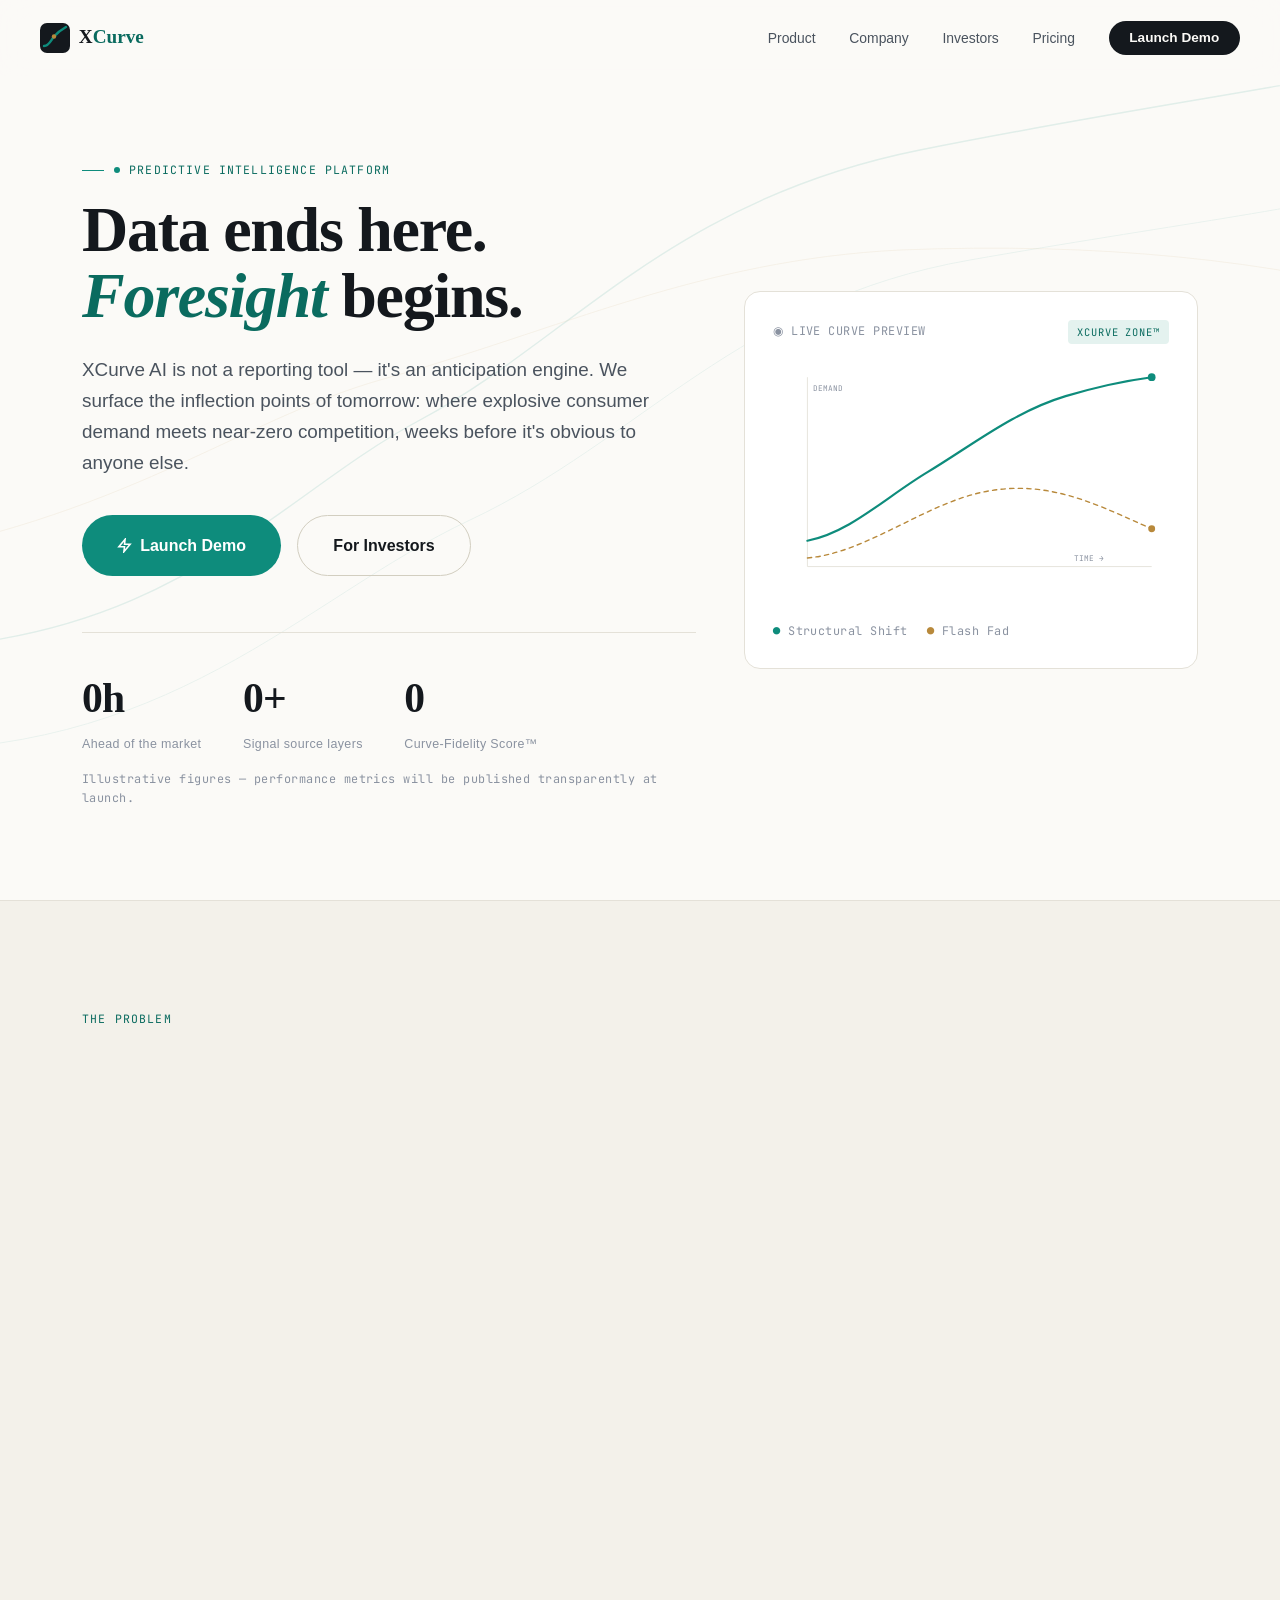
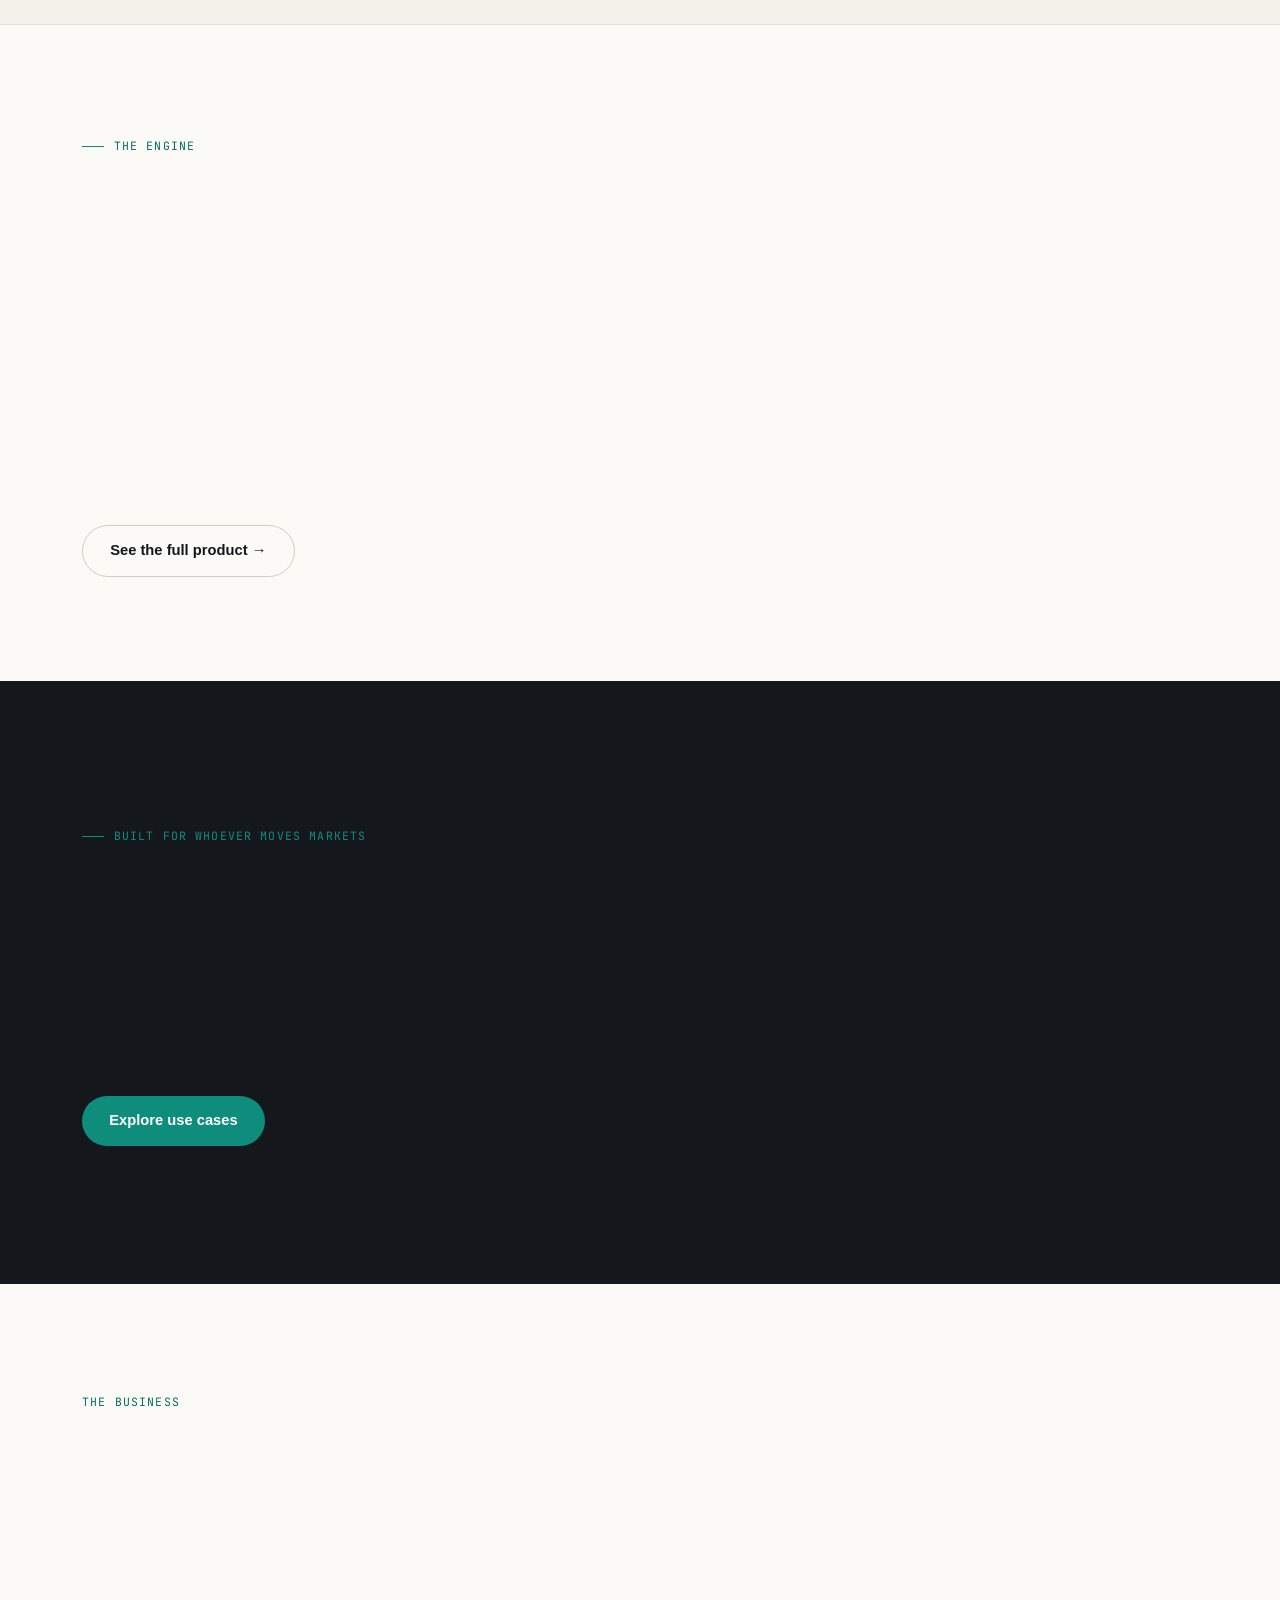
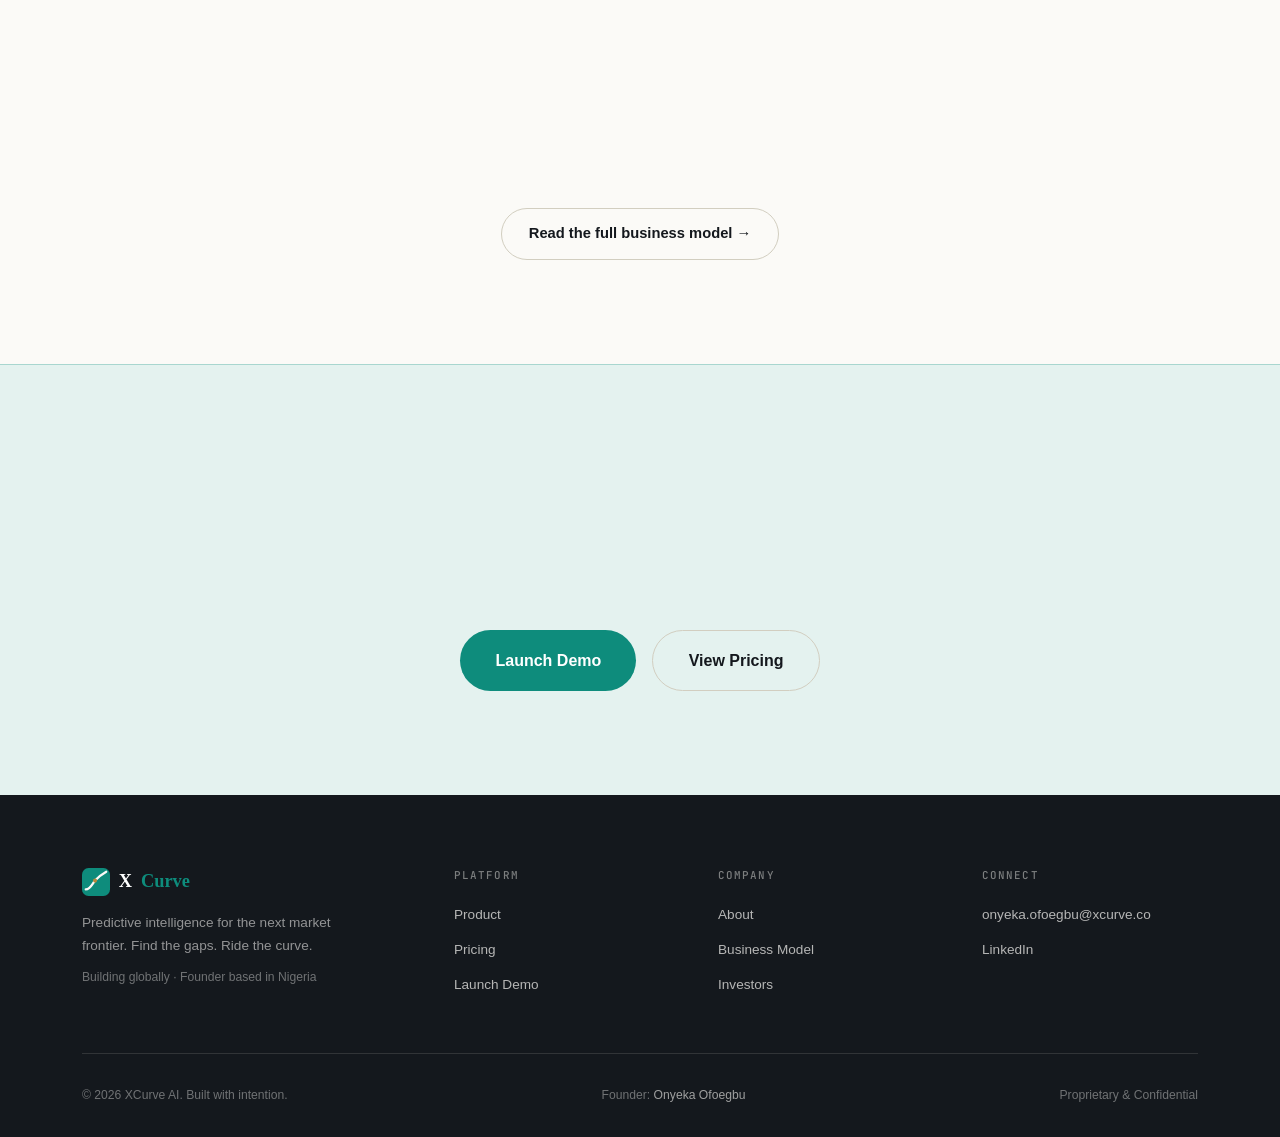
==== commit ae3e2525: "feat : update web" ====
--- a/index.html
+++ b/index.html
@@ -1,295 +1,344 @@
 <!DOCTYPE html>
 <html lang="en">
+
 <head>
-<meta charset="UTF-8" />
-<meta name="viewport" content="width=device-width, initial-scale=1.0" />
-<title>XCurve AI — Predictive Intelligence for the Next Market Frontier</title>
-<meta name="description" content="XCurve AI is an anticipation engine that identifies unsaturated market opportunities before they go mainstream. See the curve before it bends." />
-<meta property="og:title" content="XCurve AI — Predictive Intelligence for the Next Market Frontier" />
-<meta property="og:description" content="Find the gaps. Ride the curve. XCurve AI surfaces where high demand meets zero competition — before anyone else." />
-<meta property="og:type" content="website" />
-<meta name="theme-color" content="#0E8C7C" />
-<link rel="icon" type="image/svg+xml" href="data:image/svg+xml,<svg xmlns='http://www.w3.org/2000/svg' viewBox='0 0 32 32'><rect width='32' height='32' rx='7' fill='%23FBFAF7'/><path d='M4 24C10 24 12 18 16 14 20 10 22 9 28 5' fill='none' stroke='%230E8C7C' stroke-width='3' stroke-linecap='round'/><circle cx='16' cy='14' r='2.5' fill='%23B8893B'/></svg>" />
-<link rel="stylesheet" href="css/xcurve.css" />
+  <meta charset="UTF-8" />
+  <meta name="viewport" content="width=device-width, initial-scale=1.0" />
+  <title>XCurve AI — Predictive Intelligence for the Next Market Frontier</title>
+  <meta name="description"
+    content="XCurve AI is an anticipation engine that identifies unsaturated market opportunities before they go mainstream. See the curve before it bends." />
+  <meta property="og:title" content="XCurve AI — Predictive Intelligence for the Next Market Frontier" />
+  <meta property="og:description"
+    content="Find the gaps. Ride the curve. XCurve AI surfaces where high demand meets zero competition — before anyone else." />
+  <meta property="og:type" content="website" />
+  <meta name="theme-color" content="#0E8C7C" />
+  <link rel="icon" type="image/svg+xml"
+    href="data:image/svg+xml,<svg xmlns='http://www.w3.org/2000/svg' viewBox='0 0 32 32'><rect width='32' height='32' rx='7' fill='%23FBFAF7'/><path d='M4 24C10 24 12 18 16 14 20 10 22 9 28 5' fill='none' stroke='%230E8C7C' stroke-width='3' stroke-linecap='round'/><circle cx='16' cy='14' r='2.5' fill='%23B8893B'/></svg>" />
+  <link rel="stylesheet" href="./xcurve.css" />
 </head>
+
 <body>
 
-<!-- ╔══════════════════════════════════════════════════════════╗ -->
-<!-- ║  NAV                                                     ║ -->
-<!-- ╚══════════════════════════════════════════════════════════╝ -->
-<nav id="nav">
-  <a href="index.html" class="nav__logo">
-    <svg width="30" height="30" viewBox="0 0 30 30" fill="none">
-      <rect width="30" height="30" rx="7" fill="#14181D"/>
-      <path d="M4 23C9 23 11 17 14 13.5 17 10 19 8 26 4" stroke="#0E8C7C" stroke-width="2.4" stroke-linecap="round" fill="none"/>
-      <circle cx="14" cy="13.5" r="2.2" fill="#B8893B"/>
+  <!-- ╔══════════════════════════════════════════════════════════╗ -->
+  <!-- ║  NAV                                                     ║ -->
+  <!-- ╚══════════════════════════════════════════════════════════╝ -->
+  <nav id="nav">
+    <a href="index.html" class="nav__logo">
+      <svg width="30" height="30" viewBox="0 0 30 30" fill="none">
+        <rect width="30" height="30" rx="7" fill="#14181D" />
+        <path d="M4 23C9 23 11 17 14 13.5 17 10 19 8 26 4" stroke="#0E8C7C" stroke-width="2.4" stroke-linecap="round"
+          fill="none" />
+        <circle cx="14" cy="13.5" r="2.2" fill="#B8893B" />
+      </svg>
+      <span>X<em>Curve</em></span>
+    </a>
+    <ul class="nav__links" id="nav-links">
+      <li><a href="product.html">Product</a></li>
+      <li><a href="company.html">Company</a></li>
+      <li><a href="investors.html">Investors</a></li>
+      <li><a href="pricing.html">Pricing</a></li>
+      <li><a href="demo.html" class="nav__cta">Launch Demo</a></li>
+    </ul>
+    <button class="nav__burger" id="nav-burger"
+      aria-label="Toggle menu"><span></span><span></span><span></span></button>
+  </nav>
+
+  <!-- ╔══════════════════════════════════════════════════════════╗ -->
+  <!-- ║  HERO — full viewport                                    ║ -->
+  <!-- ╚══════════════════════════════════════════════════════════╝ -->
+  <section
+    style="min-height:100svh; display:flex; align-items:center; position:relative; overflow:hidden; padding:calc(var(--nav-h) + 2rem) 0 3rem;">
+
+    <!-- ambient curve field background -->
+    <svg class="curve-divider" viewBox="0 0 1440 900" preserveAspectRatio="xMidYMid slice"
+      style="position:absolute; inset:0; width:100%; height:100%; opacity:.5;" aria-hidden="true">
+      <path d="M-50,650 C 250,650 350,500 500,420 C 650,340 750,200 1000,150 C 1200,110 1350,90 1500,60" fill="none"
+        stroke="#0E8C7C" stroke-width="1.4" opacity=".22" />
+      <path d="M-50,750 C 250,760 380,600 550,520 C 720,440 820,300 1050,260 C 1250,225 1380,210 1500,180" fill="none"
+        stroke="#0E8C7C" stroke-width="1" opacity=".14" />
+      <path d="M-50,560 C 200,520 320,420 460,380 C 640,330 780,260 980,250 C 1180,242 1350,260 1500,300" fill="none"
+        stroke="#B8893B" stroke-width="1" opacity=".16" />
     </svg>
-    <span>X<em>Curve</em></span>
-  </a>
-  <ul class="nav__links" id="nav-links">
-    <li><a href="product.html">Product</a></li>
-    <li><a href="company.html">Company</a></li>
-    <li><a href="investors.html">Investors</a></li>
-    <li><a href="pricing.html">Pricing</a></li>
-    <li><a href="demo.html" class="nav__cta">Launch Demo</a></li>
-  </ul>
-  <button class="nav__burger" id="nav-burger" aria-label="Toggle menu"><span></span><span></span><span></span></button>
-</nav>
-
-<!-- ╔══════════════════════════════════════════════════════════╗ -->
-<!-- ║  HERO — full viewport                                    ║ -->
-<!-- ╚══════════════════════════════════════════════════════════╝ -->
-<section style="min-height:100svh; display:flex; align-items:center; position:relative; overflow:hidden; padding:calc(var(--nav-h) + 2rem) 0 3rem;">
-
-  <!-- ambient curve field background -->
-  <svg class="curve-divider" viewBox="0 0 1440 900" preserveAspectRatio="xMidYMid slice" style="position:absolute; inset:0; width:100%; height:100%; opacity:.5;" aria-hidden="true">
-    <path d="M-50,650 C 250,650 350,500 500,420 C 650,340 750,200 1000,150 C 1200,110 1350,90 1500,60" fill="none" stroke="#0E8C7C" stroke-width="1.4" opacity=".22"/>
-    <path d="M-50,750 C 250,760 380,600 550,520 C 720,440 820,300 1050,260 C 1250,225 1380,210 1500,180" fill="none" stroke="#0E8C7C" stroke-width="1" opacity=".14"/>
-    <path d="M-50,560 C 200,520 320,420 460,380 C 640,330 780,260 980,250 C 1180,242 1350,260 1500,300" fill="none" stroke="#B8893B" stroke-width="1" opacity=".16"/>
-  </svg>
-
-  <div class="wrap g-2-uneven" style="position:relative; z-index:2; gap:3rem; align-items:center;">
-
-    <div>
-      <div class="eyebrow"><span style="width:6px;height:6px;border-radius:50%;background:var(--teal);display:inline-block;"></span>Predictive Intelligence Platform</div>
-      <h1 class="h-display">Data ends here.<br><span class="italic" style="color:var(--teal-deep);">Foresight</span> begins.</h1>
-      <p class="lede" style="margin-top:1.5rem;">
-        XCurve AI is not a reporting tool — it's an anticipation engine. We surface
-        the inflection points of tomorrow: where explosive consumer demand meets
-        near-zero competition, weeks before it's obvious to anyone else.
-      </p>
-      <div style="display:flex; gap:1rem; margin-top:2.3rem; flex-wrap:wrap;">
-        <a href="demo.html" class="btn btn--teal btn--lg">
-          <svg width="15" height="15" viewBox="0 0 24 24" fill="none" stroke="currentColor" stroke-width="2.5"><path d="M13 2L3 14h9l-1 8 10-12h-9l1-8z"/></svg>
-          Launch Demo
-        </a>
-        <a href="investors.html" class="btn btn--ghost btn--lg">For Investors</a>
-      </div>
-
-      <div style="display:flex; gap:2.6rem; margin-top:3.5rem; padding-top:2rem; border-top:1px solid var(--line); flex-wrap:wrap;">
-        <div class="stat-block">
-          <span class="val" data-count="48" data-suffix="h">0h</span>
-          <span class="lbl">Ahead of the market</span>
-        </div>
-        <div class="stat-block">
-          <span class="val" data-count="12" data-suffix="+">0+</span>
-          <span class="lbl">Signal source layers</span>
-        </div>
-        <div class="stat-block">
-          <span class="val" data-count="92" data-suffix="/100">0</span>
-          <span class="lbl">Curve-Fidelity Score™</span>
-        </div>
-      </div>
-      <p class="fine" style="margin-top:.9rem;">Illustrative figures — performance metrics will be published transparently at launch.</p>
-    </div>
-
-    <!-- signature curve instrument -->
-    <div class="reveal in card" style="padding:1.75rem; background:var(--card);">
-      <div style="display:flex; justify-content:space-between; align-items:center; margin-bottom:1rem;">
-        <span class="fine" style="text-transform:uppercase;">◉ Live Curve Preview</span>
-        <span class="tag">XCurve Zone™</span>
-      </div>
-      <svg viewBox="0 0 460 280" style="width:100%; height:auto;" aria-hidden="true">
-        <line x1="40" y1="20" x2="40" y2="240" stroke="#E4E1D8" stroke-width="1"/>
-        <line x1="40" y1="240" x2="440" y2="240" stroke="#E4E1D8" stroke-width="1"/>
-        <path d="M40,210 C 90,200 130,160 180,130 C 230,100 280,60 340,42 C 380,30 410,24 440,20" fill="none" stroke="#0E8C7C" stroke-width="2.5" stroke-linecap="round"/>
-        <path d="M40,230 C 100,225 160,180 220,160 C 280,140 330,150 380,170 C 405,180 425,190 440,196" fill="none" stroke="#B8893B" stroke-width="1.6" stroke-dasharray="5 5" stroke-linecap="round"/>
-        <circle cx="440" cy="20" r="4.5" fill="#0E8C7C"/>
-        <circle cx="440" cy="196" r="4" fill="#B8893B"/>
-        <text x="46" y="36" font-family="JetBrains Mono" font-size="9" fill="#8A92A0">DEMAND</text>
-        <text x="350" y="234" font-family="JetBrains Mono" font-size="9" fill="#8A92A0">TIME →</text>
-      </svg>
-      <div style="display:flex; gap:1.2rem; margin-top:.8rem; flex-wrap:wrap;">
-        <span class="fine"><span style="color:var(--teal);">●</span> Structural Shift</span>
-        <span class="fine"><span style="color:var(--gold);">●</span> Flash Fad</span>
-      </div>
-    </div>
-  </div>
-</section>
-
-<!-- ╔══════════════════════════════════════════════════════════╗ -->
-<!-- ║  PROBLEM STRIP                                           ║ -->
-<!-- ╚══════════════════════════════════════════════════════════╝ -->
-<section class="section-pad" style="background:var(--paper-dim); border-top:1px solid var(--line); border-bottom:1px solid var(--line);">
-  <div class="wrap">
-    <p class="eyebrow eyebrow--center" style="justify-content:center;">The Problem</p>
-    <h2 class="h-section reveal" style="text-align:center; max-width:740px; margin-left:auto; margin-right:auto;">Everyone sees the same data. <span class="italic txt-gold">Nobody sees first.</span></h2>
-    <p class="lede reveal" style="text-align:center; margin:0 auto 3rem;">Most analytics platforms summarize the past. By the time a trend surfaces on a dashboard, thousands of competitors have already moved.</p>
-
-    <div class="g-3" style="gap:1.25rem;">
-      <div class="card reveal" style="padding:1.8rem;">
-        <div class="tag" style="background:var(--red-tint); color:var(--red); margin-bottom:1rem;">Reactive</div>
-        <h3 class="h-sub" style="font-size:1.1rem;">Dashboards show history</h3>
-        <p class="body-text" style="font-size:.92rem;">By the time something appears on a chart, the window to act on it has already closed.</p>
-      </div>
-      <div class="card reveal" style="padding:1.8rem;">
-        <div class="tag tag--gold" style="margin-bottom:1rem;">Misleading</div>
-        <h3 class="h-sub" style="font-size:1.1rem;">Fads fool operators</h3>
-        <p class="body-text" style="font-size:.92rem;">Viral moments lure capital into trends that collapse in weeks, burning time and budget.</p>
-      </div>
-      <div class="card reveal" style="padding:1.8rem; border-color:var(--teal-line);">
-        <div class="tag" style="margin-bottom:1rem;">XCurve</div>
-        <h3 class="h-sub" style="font-size:1.1rem;">We solve both</h3>
-        <p class="body-text" style="font-size:.92rem;">Predictive signals separate durable trends from noise — surfaced weeks before saturation.</p>
-      </div>
-    </div>
-  </div>
-</section>
-
-<!-- ╔══════════════════════════════════════════════════════════╗ -->
-<!-- ║  HOW IT WORKS (real sequence — numbers justified)        ║ -->
-<!-- ╚══════════════════════════════════════════════════════════╝ -->
-<section class="section-pad">
-  <div class="wrap">
-    <div class="g-2" style="gap:3rem; align-items:end; margin-bottom:3.5rem;">
+
+    <div class="wrap g-2-uneven" style="position:relative; z-index:2; gap:3rem; align-items:center;">
+
       <div>
-        <p class="eyebrow">The Engine</p>
-        <h2 class="h-section reveal">From raw signal to actionable intelligence</h2>
-      </div>
-      <p class="lede reveal">Four sequential layers — each step depends on the last — turning noisy, cross-platform chatter into a single confidence score.</p>
-    </div>
-
-    <div class="g-4" style="gap:1.5rem;">
-      <div class="reveal" style="border-top:2px solid var(--teal); padding-top:1.2rem;">
-        <span class="fine">01 — INGESTION</span>
-        <h3 class="h-sub" style="font-size:1.05rem; margin-top:.5rem;">Nodal Ingestion</h3>
-        <p class="body-text" style="font-size:.88rem;">Tracks a concept from niche forums to visual platforms to retail intent.</p>
-      </div>
-      <div class="reveal" style="border-top:2px solid var(--teal); padding-top:1.2rem;">
-        <span class="fine">02 — FILTRATION</span>
-        <h3 class="h-sub" style="font-size:1.05rem; margin-top:.5rem;">Noise Filtration</h3>
-        <p class="body-text" style="font-size:.88rem;">AI separates Flash Fads from Structural Shifts worth betting on.</p>
-      </div>
-      <div class="reveal" style="border-top:2px solid var(--teal); padding-top:1.2rem;">
-        <span class="fine">03 — MODELING</span>
-        <h3 class="h-sub" style="font-size:1.05rem; margin-top:.5rem;">Predictive Modeling</h3>
-        <p class="body-text" style="font-size:.88rem;">Hybrid forecasting produces a Curve-Fidelity Score™ for every opportunity.</p>
-      </div>
-      <div class="reveal" style="border-top:2px solid var(--gold); padding-top:1.2rem;">
-        <span class="fine" style="color:var(--gold-deep);">04 — DELIVERY</span>
-        <h3 class="h-sub" style="font-size:1.05rem; margin-top:.5rem;">Strategic Brief</h3>
-        <p class="body-text" style="font-size:.88rem;">A timed, specific, ready-to-execute roadmap — not just a graph.</p>
-      </div>
-    </div>
-    <div style="margin-top:2.5rem;">
-      <a href="product.html" class="btn btn--ghost">See the full product →</a>
-    </div>
-  </div>
-</section>
-
-<!-- ╔══════════════════════════════════════════════════════════╗ -->
-<!-- ║  USE CASE — human photography                            ║ -->
-<!-- ╚══════════════════════════════════════════════════════════╝ -->
-<section class="section-pad" style="background:var(--ink); color:var(--paper);">
-  <div class="wrap g-2" style="gap:4rem; align-items:center;">
-    <div>
-      <p class="eyebrow" style="color:var(--teal);">Built for whoever moves markets</p>
-      <h2 class="h-section reveal" style="color:#fff;">From solo operators to enterprise teams</h2>
-      <p class="lede reveal" style="color:rgba(251,250,247,.65);">E-commerce founders deciding what to source next. Content creators choosing their next niche. Marketing teams planning a roadmap. XCurve scales with you.</p>
-      <a href="product.html#usecases" class="btn btn--teal" style="margin-top:1.5rem;">Explore use cases</a>
-    </div>
-    <div class="reveal" style="border-radius:var(--r4); overflow:hidden; aspect-ratio:4/3;">
-      <img src="https://images.unsplash.com/photo-1758873268745-dd2cf0d677b5?w=900&q=80&auto=format&fit=crop" alt="Team reviewing market data together" style="width:100%; height:100%; object-fit:cover;" loading="lazy"/>
-    </div>
-  </div>
-</section>
-
-<!-- ╔══════════════════════════════════════════════════════════╗ -->
-<!-- ║  BUSINESS MODEL TEASER                                   ║ -->
-<!-- ╚══════════════════════════════════════════════════════════╝ -->
-<section class="section-pad">
-  <div class="wrap">
-    <p class="eyebrow eyebrow--center" style="justify-content:center;">The Business</p>
-    <h2 class="h-section reveal" style="text-align:center; max-width:680px; margin:0 auto 3rem;">A digital-native model built to compound</h2>
-
-    <div class="g-4" style="gap:1.25rem;">
-      <div class="card reveal" style="padding:1.6rem;">
-        <span class="fine">REVENUE</span>
-        <h3 class="h-sub" style="font-size:1rem; margin-top:.5rem;">Tiered SaaS subscriptions</h3>
-        <p class="body-text" style="font-size:.85rem;">Scout, Operator, and Command plans plus usage-based API revenue.</p>
-      </div>
-      <div class="card reveal" style="padding:1.6rem;">
-        <span class="fine">MOAT</span>
-        <h3 class="h-sub" style="font-size:1rem; margin-top:.5rem;">Compounding signal data</h3>
-        <p class="body-text" style="font-size:.85rem;">Every scan improves the model. The dataset gets harder to replicate over time.</p>
-      </div>
-      <div class="card reveal" style="padding:1.6rem;">
-        <span class="fine">SCALE</span>
-        <h3 class="h-sub" style="font-size:1rem; margin-top:.5rem;">Zero marginal cost growth</h3>
-        <p class="body-text" style="font-size:.85rem;">Software-native delivery — the same engine serves one user or one thousand.</p>
-      </div>
-      <div class="card reveal" style="padding:1.6rem;">
-        <span class="fine">LEVERAGE</span>
-        <h3 class="h-sub" style="font-size:1rem; margin-top:.5rem;">AI-native cost structure</h3>
-        <p class="body-text" style="font-size:.85rem;">Lean team, automated pipelines — built to scale without scaling headcount.</p>
-      </div>
-    </div>
-    <div style="margin-top:2.5rem; text-align:center;">
-      <a href="company.html#business-model" class="btn btn--ghost">Read the full business model →</a>
-    </div>
-  </div>
-</section>
-
-<!-- ╔══════════════════════════════════════════════════════════╗ -->
-<!-- ║  FINAL CTA                                               ║ -->
-<!-- ╚══════════════════════════════════════════════════════════╝ -->
-<section class="section-pad" style="background:var(--teal-tint); border-top:1px solid var(--teal-line);">
-  <div class="wrap" style="text-align:center; max-width:620px; margin:0 auto;">
-    <h2 class="h-section reveal">Be a week ahead. <span class="italic txt-teal">Every week.</span></h2>
-    <p class="lede reveal" style="margin:0 auto 2rem; text-align:center;">See the live demo, or join the waitlist to be first when XCurve opens its doors.</p>
-    <div style="display:flex; gap:1rem; justify-content:center; flex-wrap:wrap;">
-      <a href="demo.html" class="btn btn--teal btn--lg">Launch Demo</a>
-      <a href="pricing.html" class="btn btn--ghost btn--lg">View Pricing</a>
-    </div>
-  </div>
-</section>
-
-<!-- ╔══════════════════════════════════════════════════════════╗ -->
-<!-- ║  FOOTER                                                  ║ -->
-<!-- ╚══════════════════════════════════════════════════════════╝ -->
-<footer>
-  <div class="wrap">
-    <div class="footer-grid">
+        <div class="eyebrow"><span
+            style="width:6px;height:6px;border-radius:50%;background:var(--teal);display:inline-block;"></span>Predictive
+          Intelligence Platform</div>
+        <h1 class="h-display">Data ends here.<br><span class="italic" style="color:var(--teal-deep);">Foresight</span>
+          begins.</h1>
+        <p class="lede" style="margin-top:1.5rem;">
+          XCurve AI is not a reporting tool — it's an anticipation engine. We surface
+          the inflection points of tomorrow: where explosive consumer demand meets
+          near-zero competition, weeks before it's obvious to anyone else.
+        </p>
+        <div style="display:flex; gap:1rem; margin-top:2.3rem; flex-wrap:wrap;">
+          <a href="demo.html" class="btn btn--teal btn--lg">
+            <svg width="15" height="15" viewBox="0 0 24 24" fill="none" stroke="currentColor" stroke-width="2.5">
+              <path d="M13 2L3 14h9l-1 8 10-12h-9l1-8z" />
+            </svg>
+            Launch Demo
+          </a>
+          <a href="investors.html" class="btn btn--ghost btn--lg">For Investors</a>
+        </div>
+
+        <div
+          style="display:flex; gap:2.6rem; margin-top:3.5rem; padding-top:2rem; border-top:1px solid var(--line); flex-wrap:wrap;">
+          <div class="stat-block">
+            <span class="val" data-count="48" data-suffix="h">0h</span>
+            <span class="lbl">Ahead of the market</span>
+          </div>
+          <div class="stat-block">
+            <span class="val" data-count="12" data-suffix="+">0+</span>
+            <span class="lbl">Signal source layers</span>
+          </div>
+          <div class="stat-block">
+            <span class="val" data-count="92" data-suffix="/100">0</span>
+            <span class="lbl">Curve-Fidelity Score™</span>
+          </div>
+        </div>
+        <p class="fine" style="margin-top:.9rem;">Illustrative figures — performance metrics will be published
+          transparently at launch.</p>
+      </div>
+
+      <!-- signature curve instrument -->
+      <div class="reveal in card" style="padding:1.75rem; background:var(--card);">
+        <div style="display:flex; justify-content:space-between; align-items:center; margin-bottom:1rem;">
+          <span class="fine" style="text-transform:uppercase;">◉ Live Curve Preview</span>
+          <span class="tag">XCurve Zone™</span>
+        </div>
+        <svg viewBox="0 0 460 280" style="width:100%; height:auto;" aria-hidden="true">
+          <line x1="40" y1="20" x2="40" y2="240" stroke="#E4E1D8" stroke-width="1" />
+          <line x1="40" y1="240" x2="440" y2="240" stroke="#E4E1D8" stroke-width="1" />
+          <path d="M40,210 C 90,200 130,160 180,130 C 230,100 280,60 340,42 C 380,30 410,24 440,20" fill="none"
+            stroke="#0E8C7C" stroke-width="2.5" stroke-linecap="round" />
+          <path d="M40,230 C 100,225 160,180 220,160 C 280,140 330,150 380,170 C 405,180 425,190 440,196" fill="none"
+            stroke="#B8893B" stroke-width="1.6" stroke-dasharray="5 5" stroke-linecap="round" />
+          <circle cx="440" cy="20" r="4.5" fill="#0E8C7C" />
+          <circle cx="440" cy="196" r="4" fill="#B8893B" />
+          <text x="46" y="36" font-family="JetBrains Mono" font-size="9" fill="#8A92A0">DEMAND</text>
+          <text x="350" y="234" font-family="JetBrains Mono" font-size="9" fill="#8A92A0">TIME →</text>
+        </svg>
+        <div style="display:flex; gap:1.2rem; margin-top:.8rem; flex-wrap:wrap;">
+          <span class="fine"><span style="color:var(--teal);">●</span> Structural Shift</span>
+          <span class="fine"><span style="color:var(--gold);">●</span> Flash Fad</span>
+        </div>
+      </div>
+    </div>
+  </section>
+
+  <!-- ╔══════════════════════════════════════════════════════════╗ -->
+  <!-- ║  PROBLEM STRIP                                           ║ -->
+  <!-- ╚══════════════════════════════════════════════════════════╝ -->
+  <section class="section-pad"
+    style="background:var(--paper-dim); border-top:1px solid var(--line); border-bottom:1px solid var(--line);">
+    <div class="wrap">
+      <p class="eyebrow eyebrow--center" style="justify-content:center;">The Problem</p>
+      <h2 class="h-section reveal" style="text-align:center; max-width:740px; margin-left:auto; margin-right:auto;">
+        Everyone sees the same data. <span class="italic txt-gold">Nobody sees first.</span></h2>
+      <p class="lede reveal" style="text-align:center; margin:0 auto 3rem;">Most analytics platforms summarize the past.
+        By the time a trend surfaces on a dashboard, thousands of competitors have already moved.</p>
+
+      <div class="g-3" style="gap:1.25rem;">
+        <div class="card reveal" style="padding:1.8rem;">
+          <div class="tag" style="background:var(--red-tint); color:var(--red); margin-bottom:1rem;">Reactive</div>
+          <h3 class="h-sub" style="font-size:1.1rem;">Dashboards show history</h3>
+          <p class="body-text" style="font-size:.92rem;">By the time something appears on a chart, the window to act on
+            it has already closed.</p>
+        </div>
+        <div class="card reveal" style="padding:1.8rem;">
+          <div class="tag tag--gold" style="margin-bottom:1rem;">Misleading</div>
+          <h3 class="h-sub" style="font-size:1.1rem;">Fads fool operators</h3>
+          <p class="body-text" style="font-size:.92rem;">Viral moments lure capital into trends that collapse in weeks,
+            burning time and budget.</p>
+        </div>
+        <div class="card reveal" style="padding:1.8rem; border-color:var(--teal-line);">
+          <div class="tag" style="margin-bottom:1rem;">XCurve</div>
+          <h3 class="h-sub" style="font-size:1.1rem;">We solve both</h3>
+          <p class="body-text" style="font-size:.92rem;">Predictive signals separate durable trends from noise —
+            surfaced weeks before saturation.</p>
+        </div>
+      </div>
+    </div>
+  </section>
+
+  <!-- ╔══════════════════════════════════════════════════════════╗ -->
+  <!-- ║  HOW IT WORKS (real sequence — numbers justified)        ║ -->
+  <!-- ╚══════════════════════════════════════════════════════════╝ -->
+  <section class="section-pad">
+    <div class="wrap">
+      <div class="g-2" style="gap:3rem; align-items:end; margin-bottom:3.5rem;">
+        <div>
+          <p class="eyebrow">The Engine</p>
+          <h2 class="h-section reveal">From raw signal to actionable intelligence</h2>
+        </div>
+        <p class="lede reveal">Four sequential layers — each step depends on the last — turning noisy, cross-platform
+          chatter into a single confidence score.</p>
+      </div>
+
+      <div class="g-4" style="gap:1.5rem;">
+        <div class="reveal" style="border-top:2px solid var(--teal); padding-top:1.2rem;">
+          <span class="fine">01 — INGESTION</span>
+          <h3 class="h-sub" style="font-size:1.05rem; margin-top:.5rem;">Nodal Ingestion</h3>
+          <p class="body-text" style="font-size:.88rem;">Tracks a concept from niche forums to visual platforms to
+            retail intent.</p>
+        </div>
+        <div class="reveal" style="border-top:2px solid var(--teal); padding-top:1.2rem;">
+          <span class="fine">02 — FILTRATION</span>
+          <h3 class="h-sub" style="font-size:1.05rem; margin-top:.5rem;">Noise Filtration</h3>
+          <p class="body-text" style="font-size:.88rem;">AI separates Flash Fads from Structural Shifts worth betting
+            on.</p>
+        </div>
+        <div class="reveal" style="border-top:2px solid var(--teal); padding-top:1.2rem;">
+          <span class="fine">03 — MODELING</span>
+          <h3 class="h-sub" style="font-size:1.05rem; margin-top:.5rem;">Predictive Modeling</h3>
+          <p class="body-text" style="font-size:.88rem;">Hybrid forecasting produces a Curve-Fidelity Score™ for every
+            opportunity.</p>
+        </div>
+        <div class="reveal" style="border-top:2px solid var(--gold); padding-top:1.2rem;">
+          <span class="fine" style="color:var(--gold-deep);">04 — DELIVERY</span>
+          <h3 class="h-sub" style="font-size:1.05rem; margin-top:.5rem;">Strategic Brief</h3>
+          <p class="body-text" style="font-size:.88rem;">A timed, specific, ready-to-execute roadmap — not just a graph.
+          </p>
+        </div>
+      </div>
+      <div style="margin-top:2.5rem;">
+        <a href="product.html" class="btn btn--ghost">See the full product →</a>
+      </div>
+    </div>
+  </section>
+
+  <!-- ╔══════════════════════════════════════════════════════════╗ -->
+  <!-- ║  USE CASE — human photography                            ║ -->
+  <!-- ╚══════════════════════════════════════════════════════════╝ -->
+  <section class="section-pad" style="background:var(--ink); color:var(--paper);">
+    <div class="wrap g-2" style="gap:4rem; align-items:center;">
       <div>
-        <a href="index.html" class="footer-brand">
-          <svg width="28" height="28" viewBox="0 0 30 30" fill="none"><rect width="30" height="30" rx="7" fill="#0E8C7C"/><path d="M4 23C9 23 11 17 14 13.5 17 10 19 8 26 4" stroke="#FBFAF7" stroke-width="2.4" stroke-linecap="round" fill="none"/><circle cx="14" cy="13.5" r="2.2" fill="#B8893B"/></svg>
-          X<em>Curve</em>
-        </a>
-        <p class="footer-desc">Predictive intelligence for the next market frontier. Find the gaps. Ride the curve.</p>
-        <p class="footer-locale">Building globally · Founder based in Nigeria</p>
-      </div>
-      <div class="footer-col">
-        <h4>Platform</h4>
-        <ul>
-          <li><a href="product.html">Product</a></li>
-          <li><a href="pricing.html">Pricing</a></li>
-          <li><a href="demo.html">Launch Demo</a></li>
-        </ul>
-      </div>
-      <div class="footer-col">
-        <h4>Company</h4>
-        <ul>
-          <li><a href="company.html">About</a></li>
-          <li><a href="company.html#business-model">Business Model</a></li>
-          <li><a href="investors.html">Investors</a></li>
-        </ul>
-      </div>
-      <div class="footer-col">
-        <h4>Connect</h4>
-        <ul>
-          <li><a href="mailto:onyeka.ofoegbu@xcurve.co">onyeka.ofoegbu@xcurve.co</a></li>
-          <li><a href="https://www.linkedin.com/in/onyeka-ofoegbu-446b8630a/" target="_blank" rel="noopener">LinkedIn</a></li>
-        </ul>
-      </div>
-    </div>
-    <div class="footer-bottom">
-      <p>© 2026 XCurve AI. Built with intention.</p>
-      <p>Founder: <a href="https://www.linkedin.com/in/onyeka-ofoegbu-446b8630a/" target="_blank" rel="noopener">Onyeka Ofoegbu</a></p>
-      <p>Proprietary &amp; Confidential</p>
-    </div>
-  </div>
-</footer>
-
-<script src="js/shared.js"></script>
+        <p class="eyebrow" style="color:var(--teal);">Built for whoever moves markets</p>
+        <h2 class="h-section reveal" style="color:#fff;">From solo operators to enterprise teams</h2>
+        <p class="lede reveal" style="color:rgba(251,250,247,.65);">E-commerce founders deciding what to source next.
+          Content creators choosing their next niche. Marketing teams planning a roadmap. XCurve scales with you.</p>
+        <a href="product.html#usecases" class="btn btn--teal" style="margin-top:1.5rem;">Explore use cases</a>
+      </div>
+      <div class="reveal" style="border-radius:var(--r4); overflow:hidden; aspect-ratio:4/3;">
+        <img src="https://images.unsplash.com/photo-1758873268745-dd2cf0d677b5?w=900&q=80&auto=format&fit=crop"
+          alt="Team reviewing market data together" style="width:100%; height:100%; object-fit:cover;" loading="lazy" />
+      </div>
+    </div>
+  </section>
+
+  <!-- ╔══════════════════════════════════════════════════════════╗ -->
+  <!-- ║  BUSINESS MODEL TEASER                                   ║ -->
+  <!-- ╚══════════════════════════════════════════════════════════╝ -->
+  <section class="section-pad">
+    <div class="wrap">
+      <p class="eyebrow eyebrow--center" style="justify-content:center;">The Business</p>
+      <h2 class="h-section reveal" style="text-align:center; max-width:680px; margin:0 auto 3rem;">A digital-native
+        model built to compound</h2>
+
+      <div class="g-4" style="gap:1.25rem;">
+        <div class="card reveal" style="padding:1.6rem;">
+          <span class="fine">REVENUE</span>
+          <h3 class="h-sub" style="font-size:1rem; margin-top:.5rem;">Tiered SaaS subscriptions</h3>
+          <p class="body-text" style="font-size:.85rem;">Scout, Operator, and Command plans plus usage-based API
+            revenue.</p>
+        </div>
+        <div class="card reveal" style="padding:1.6rem;">
+          <span class="fine">MOAT</span>
+          <h3 class="h-sub" style="font-size:1rem; margin-top:.5rem;">Compounding signal data</h3>
+          <p class="body-text" style="font-size:.85rem;">Every scan improves the model. The dataset gets harder to
+            replicate over time.</p>
+        </div>
+        <div class="card reveal" style="padding:1.6rem;">
+          <span class="fine">SCALE</span>
+          <h3 class="h-sub" style="font-size:1rem; margin-top:.5rem;">Zero marginal cost growth</h3>
+          <p class="body-text" style="font-size:.85rem;">Software-native delivery — the same engine serves one user or
+            one thousand.</p>
+        </div>
+        <div class="card reveal" style="padding:1.6rem;">
+          <span class="fine">LEVERAGE</span>
+          <h3 class="h-sub" style="font-size:1rem; margin-top:.5rem;">AI-native cost structure</h3>
+          <p class="body-text" style="font-size:.85rem;">Lean team, automated pipelines — built to scale without scaling
+            headcount.</p>
+        </div>
+      </div>
+      <div style="margin-top:2.5rem; text-align:center;">
+        <a href="company.html#business-model" class="btn btn--ghost">Read the full business model →</a>
+      </div>
+    </div>
+  </section>
+
+  <!-- ╔══════════════════════════════════════════════════════════╗ -->
+  <!-- ║  FINAL CTA                                               ║ -->
+  <!-- ╚══════════════════════════════════════════════════════════╝ -->
+  <section class="section-pad" style="background:var(--teal-tint); border-top:1px solid var(--teal-line);">
+    <div class="wrap" style="text-align:center; max-width:620px; margin:0 auto;">
+      <h2 class="h-section reveal">Be a week ahead. <span class="italic txt-teal">Every week.</span></h2>
+      <p class="lede reveal" style="margin:0 auto 2rem; text-align:center;">See the live demo, or join the waitlist to
+        be first when XCurve opens its doors.</p>
+      <div style="display:flex; gap:1rem; justify-content:center; flex-wrap:wrap;">
+        <a href="demo.html" class="btn btn--teal btn--lg">Launch Demo</a>
+        <a href="pricing.html" class="btn btn--ghost btn--lg">View Pricing</a>
+      </div>
+    </div>
+  </section>
+
+  <!-- ╔══════════════════════════════════════════════════════════╗ -->
+  <!-- ║  FOOTER                                                  ║ -->
+  <!-- ╚══════════════════════════════════════════════════════════╝ -->
+  <footer>
+    <div class="wrap">
+      <div class="footer-grid">
+        <div>
+          <a href="index.html" class="footer-brand">
+            <svg width="28" height="28" viewBox="0 0 30 30" fill="none">
+              <rect width="30" height="30" rx="7" fill="#0E8C7C" />
+              <path d="M4 23C9 23 11 17 14 13.5 17 10 19 8 26 4" stroke="#FBFAF7" stroke-width="2.4"
+                stroke-linecap="round" fill="none" />
+              <circle cx="14" cy="13.5" r="2.2" fill="#B8893B" />
+            </svg>
+            X<em>Curve</em>
+          </a>
+          <p class="footer-desc">Predictive intelligence for the next market frontier. Find the gaps. Ride the curve.
+          </p>
+          <p class="footer-locale">Building globally · Founder based in Nigeria</p>
+        </div>
+        <div class="footer-col">
+          <h4>Platform</h4>
+          <ul>
+            <li><a href="product.html">Product</a></li>
+            <li><a href="pricing.html">Pricing</a></li>
+            <li><a href="demo.html">Launch Demo</a></li>
+          </ul>
+        </div>
+        <div class="footer-col">
+          <h4>Company</h4>
+          <ul>
+            <li><a href="company.html">About</a></li>
+            <li><a href="company.html#business-model">Business Model</a></li>
+            <li><a href="investors.html">Investors</a></li>
+          </ul>
+        </div>
+        <div class="footer-col">
+          <h4>Connect</h4>
+          <ul>
+            <li><a href="mailto:onyeka.ofoegbu@xcurve.co">onyeka.ofoegbu@xcurve.co</a></li>
+            <li><a href="https://www.linkedin.com/in/onyeka-ofoegbu-446b8630a/" target="_blank"
+                rel="noopener">LinkedIn</a></li>
+          </ul>
+        </div>
+      </div>
+      <div class="footer-bottom">
+        <p>© 2026 XCurve AI. Built with intention.</p>
+        <p>Founder: <a href="https://www.linkedin.com/in/onyeka-ofoegbu-446b8630a/" target="_blank"
+            rel="noopener">Onyeka Ofoegbu</a></p>
+        <p>Proprietary &amp; Confidential</p>
+      </div>
+    </div>
+  </footer>
+
+  <script src="js/shared.js"></script>
 </body>
-</html>
+
+</html>
--- a/xcurve.css
+++ b/xcurve.css
@@ -0,0 +1,288 @@
+/* ================================================================
+   XCurve AI — Design System
+   Editorial Instrument · warm paper, ink, teal + gold signal
+   ================================================================ */
+
+@import url('https://fonts.googleapis.com/css2?family=Fraunces:opsz,wght@9..144,400;9..144,500;9..144,600;9..144,700;9..144,800&family=Inter:wght@400;500;600;700&family=JetBrains+Mono:wght@400;500&display=swap');
+
+:root {
+  /* surfaces */
+  --paper:      #FBFAF7;
+  --paper-dim:  #F3F1EA;
+  --card:       #FFFFFF;
+  --ink:        #14181D;
+  --ink-soft:   #4A535E;
+  --ink-faint:  #8A92A0;
+  --line:       #E4E1D8;
+  --line-strong:#D2CEC0;
+
+  /* signal colors */
+  --teal:       #0E8C7C;
+  --teal-deep:  #0A6B5F;
+  --teal-tint:  #E4F2EF;
+  --teal-line:  rgba(14,140,124,.28);
+
+  --gold:       #B8893B;
+  --gold-deep:  #8F6A2A;
+  --gold-tint:  #FAF1E1;
+
+  --red:        #C04A41;
+  --red-tint:   #FBEDEA;
+
+  /* type */
+  --f-display: 'Fraunces', serif;
+  --f-body:    'Inter', sans-serif;
+  --f-mono:    'JetBrains Mono', monospace;
+
+  /* radii */
+  --r1: 4px; --r2: 10px; --r3: 16px; --r4: 24px; --r-pill: 100px;
+
+  /* motion */
+  --ease: cubic-bezier(.4,0,.2,1);
+  --t1: .15s; --t2: .3s; --t3: .55s;
+
+  --max-w: 1180px;
+  --nav-h: 76px;
+}
+
+*, *::before, *::after { box-sizing: border-box; margin: 0; padding: 0; }
+html { scroll-behavior: smooth; font-size: 16px; -webkit-text-size-adjust: 100%; }
+body {
+  font-family: var(--f-body);
+  background: var(--paper);
+  color: var(--ink);
+  line-height: 1.6;
+  overflow-x: hidden;
+  -webkit-font-smoothing: antialiased;
+}
+::selection { background: var(--teal); color: var(--paper); }
+a { color: inherit; text-decoration: none; }
+img { display: block; max-width: 100%; }
+button { cursor: pointer; border: 0; background: none; font-family: inherit; color: inherit; }
+ul { list-style: none; }
+
+:focus-visible {
+  outline: 2px solid var(--teal);
+  outline-offset: 3px;
+}
+
+/* ── Layout helpers ─────────────────────────────────────────── */
+.wrap { max-width: var(--max-w); margin: 0 auto; padding: 0 2rem; }
+.section { position: relative; }
+.section-pad { padding: 6.5rem 0; }
+.section-pad-sm { padding: 4.5rem 0; }
+
+.eyebrow {
+  display: inline-flex; align-items: center; gap: .6rem;
+  font-family: var(--f-mono); font-size: .72rem;
+  color: var(--teal-deep); letter-spacing: .1em; text-transform: uppercase;
+  margin-bottom: 1.1rem;
+}
+.eyebrow::before {
+  content: '';
+  width: 22px; height: 1px;
+  background: var(--teal);
+  flex-shrink: 0;
+}
+.eyebrow--gold { color: var(--gold-deep); }
+.eyebrow--gold::before { background: var(--gold); }
+.eyebrow--center { justify-content: center; }
+.eyebrow--center::before { display: none; }
+
+h1, h2, h3, h4 { font-family: var(--f-display); font-weight: 600; letter-spacing: -.01em; color: var(--ink); }
+
+.h-display {
+  font-size: clamp(2.6rem, 5vw, 4.6rem);
+  font-weight: 600; line-height: 1.04; letter-spacing: -.02em;
+}
+.h-section {
+  font-size: clamp(2rem, 3.4vw, 2.9rem);
+  font-weight: 600; line-height: 1.12; letter-spacing: -.015em;
+  margin-bottom: 1.1rem;
+}
+.h-sub { font-family: var(--f-display); font-size: 1.4rem; font-weight: 600; margin-bottom: .6rem; }
+
+.lede {
+  font-size: 1.18rem; color: var(--ink-soft); line-height: 1.65;
+  max-width: 600px;
+}
+.body-text { font-size: 1.02rem; color: var(--ink-soft); line-height: 1.75; max-width: 560px; }
+.fine { font-family: var(--f-mono); font-size: .74rem; color: var(--ink-faint); letter-spacing: .04em; }
+
+.italic { font-style: italic; }
+.txt-teal { color: var(--teal-deep); }
+.txt-gold { color: var(--gold-deep); }
+
+/* ── Reveal ─────────────────────────────────────────────────── */
+.reveal { opacity: 0; transform: translateY(18px); transition: opacity var(--t3) var(--ease), transform var(--t3) var(--ease); }
+.reveal.in { opacity: 1; transform: none; }
+
+/* ── Buttons ────────────────────────────────────────────────── */
+.btn {
+  display: inline-flex; align-items: center; gap: .5rem;
+  font-family: var(--f-body); font-size: .92rem; font-weight: 600;
+  border-radius: var(--r-pill); padding: .85rem 1.7rem;
+  transition: transform var(--t2) var(--ease), box-shadow var(--t2), background var(--t2), border-color var(--t2), color var(--t2);
+  white-space: nowrap;
+}
+.btn:hover { transform: translateY(-1px); }
+
+.btn--primary { background: var(--ink); color: var(--paper); }
+.btn--primary:hover { background: var(--teal-deep); box-shadow: 0 8px 24px rgba(14,140,124,.25); }
+
+.btn--teal { background: var(--teal); color: #fff; }
+.btn--teal:hover { background: var(--teal-deep); box-shadow: 0 8px 24px rgba(14,140,124,.3); }
+
+.btn--ghost { background: transparent; color: var(--ink); border: 1.5px solid var(--line-strong); }
+.btn--ghost:hover { border-color: var(--teal); color: var(--teal-deep); }
+
+.btn--gold { background: var(--gold); color: #fff; }
+.btn--gold:hover { background: var(--gold-deep); box-shadow: 0 8px 24px rgba(184,137,59,.3); }
+
+.btn--lg { padding: 1.05rem 2.2rem; font-size: 1rem; }
+
+/* ── Nav ────────────────────────────────────────────────────── */
+#nav {
+  position: fixed; top: 0; left: 0; right: 0;
+  height: var(--nav-h);
+  display: flex; align-items: center; justify-content: space-between;
+  padding: 0 2.5rem;
+  z-index: 1000;
+  background: rgba(251,250,247,.85);
+  backdrop-filter: blur(16px) saturate(140%);
+  border-bottom: 1px solid transparent;
+  transition: border-color var(--t2), box-shadow var(--t2);
+}
+#nav.nav--scrolled { border-color: var(--line); box-shadow: 0 1px 0 rgba(20,24,29,.02); }
+
+.nav__logo { display: flex; align-items: center; gap: .55rem; font-family: var(--f-display); font-weight: 700; font-size: 1.2rem; }
+.nav__logo em { font-style: normal; color: var(--teal-deep); }
+
+.nav__links { display: flex; align-items: center; gap: 2.1rem; }
+.nav__links a {
+  font-size: .87rem; font-weight: 500; color: var(--ink-soft);
+  transition: color var(--t2); position: relative;
+}
+.nav__links a:hover, .nav__links a.is-active { color: var(--ink); }
+.nav__links a.is-active::after {
+  content: ''; position: absolute; bottom: -20px; left: 0; right: 0; height: 2px; background: var(--teal);
+}
+
+.nav__cta {
+  background: var(--ink); color: var(--paper) !important;
+  font-weight: 600 !important; font-size: .85rem !important;
+  padding: .58rem 1.3rem; border-radius: var(--r-pill);
+  transition: background var(--t2), transform var(--t2);
+}
+.nav__cta:hover { background: var(--teal-deep); transform: translateY(-1px); }
+
+.nav__burger { display: none; flex-direction: column; gap: 5px; padding: 4px; }
+.nav__burger span { display: block; width: 22px; height: 1.5px; background: var(--ink); transition: transform var(--t2), opacity var(--t2); }
+.nav__burger.open span:nth-child(1) { transform: translateY(6.5px) rotate(45deg); }
+.nav__burger.open span:nth-child(2) { opacity: 0; }
+.nav__burger.open span:nth-child(3) { transform: translateY(-6.5px) rotate(-45deg); }
+
+/* ── Cards ──────────────────────────────────────────────────── */
+.card {
+  background: var(--card);
+  border: 1px solid var(--line);
+  border-radius: var(--r3);
+  transition: border-color var(--t2), box-shadow var(--t2), transform var(--t2);
+}
+.card:hover { border-color: var(--line-strong); box-shadow: 0 20px 48px rgba(20,24,29,.06); transform: translateY(-3px); }
+
+.tag {
+  display: inline-flex; align-items: center; gap: .4rem;
+  font-family: var(--f-mono); font-size: .65rem; letter-spacing: .08em; text-transform: uppercase;
+  padding: .25rem .6rem; border-radius: var(--r1);
+  background: var(--teal-tint); color: var(--teal-deep);
+}
+.tag--gold { background: var(--gold-tint); color: var(--gold-deep); }
+
+/* ── Curve motif (signature element) ───────────────────────── */
+.curve-divider { display: block; width: 100%; height: auto; }
+.curve-divider path { vector-effect: non-scaling-stroke; }
+
+/* ── Footer ─────────────────────────────────────────────────── */
+footer { background: var(--ink); color: rgba(251,250,247,.75); padding: 4.5rem 0 2rem; }
+.footer-grid { display: grid; grid-template-columns: 1.5fr 1fr 1fr 1fr; gap: 3rem; margin-bottom: 3.5rem; }
+.footer-brand { display: flex; align-items: center; gap: .55rem; font-family: var(--f-display); font-weight: 700; font-size: 1.15rem; color: #fff; margin-bottom: .9rem; }
+.footer-brand em { font-style: normal; color: var(--teal); }
+.footer-desc { font-size: .85rem; line-height: 1.7; max-width: 260px; color: rgba(251,250,247,.55); }
+.footer-locale { font-size: .76rem; margin-top: .7rem; color: rgba(251,250,247,.4); }
+.footer-col h4 { font-family: var(--f-mono); font-size: .68rem; font-weight: 500; letter-spacing: .1em; text-transform: uppercase; color: rgba(251,250,247,.45); margin-bottom: 1rem; }
+.footer-col ul { display: flex; flex-direction: column; gap: .6rem; }
+.footer-col a { font-size: .85rem; color: rgba(251,250,247,.7); transition: color var(--t2); }
+.footer-col a:hover { color: var(--teal); }
+.footer-bottom {
+  display: flex; align-items: center; justify-content: space-between; flex-wrap: wrap; gap: 1rem;
+  padding-top: 2rem; border-top: 1px solid rgba(251,250,247,.12);
+  font-size: .76rem; color: rgba(251,250,247,.4);
+}
+.footer-bottom a { color: rgba(251,250,247,.6); }
+.footer-bottom a:hover { color: var(--teal); }
+
+/* ── Page hero (sub-pages, not full home hero) ─────────────── */
+.page-hero { padding: calc(var(--nav-h) + 4.5rem) 0 4rem; border-bottom: 1px solid var(--line); }
+.page-hero__kicker { font-family: var(--f-mono); font-size: .72rem; color: var(--teal-deep); letter-spacing: .1em; text-transform: uppercase; margin-bottom: 1rem; }
+
+/* ── Stat blocks ────────────────────────────────────────────── */
+.stat-block { display: flex; flex-direction: column; gap: .2rem; }
+.stat-block .val { font-family: var(--f-display); font-size: 2.6rem; font-weight: 700; color: var(--ink); letter-spacing: -.02em; }
+.stat-block .lbl { font-size: .78rem; color: var(--ink-faint); letter-spacing: .03em; }
+.stat-block .note { font-family: var(--f-mono); font-size: .65rem; color: var(--ink-faint); margin-top: .15rem; }
+
+/* ── Illustrative data disclaimer ──────────────────────────── */
+.disclaimer {
+  display: flex; gap: .6rem; align-items: flex-start;
+  background: var(--gold-tint); border: 1px solid rgba(184,137,59,.22);
+  border-radius: var(--r2); padding: .9rem 1.1rem;
+  font-size: .82rem; color: var(--gold-deep); line-height: 1.55;
+}
+
+/* ── Form states (waitlist) ─────────────────────────────────── */
+#waitlist-email.input--error { border-color: var(--red) !important; box-shadow: 0 0 0 3px var(--red-tint); }
+.waitlist-success { opacity: 0; transition: opacity var(--t3) var(--ease); }
+.waitlist-success.show { opacity: 1; }
+
+/* ── Responsive grid utilities ──────────────────────────────── */
+.g-2   { display: grid; grid-template-columns: 1fr 1fr; }
+.g-3   { display: grid; grid-template-columns: repeat(3, 1fr); }
+.g-4   { display: grid; grid-template-columns: repeat(4, 1fr); }
+.g-2-uneven    { display: grid; grid-template-columns: 1.15fr .85fr; }
+.g-2-uneven-r  { display: grid; grid-template-columns: .8fr 1.2fr; }
+.g-founder     { display: grid; grid-template-columns: 320px 1fr; }
+
+@media (max-width: 1024px) {
+  .g-3, .g-4 { grid-template-columns: repeat(2, 1fr); }
+}
+@media (max-width: 768px) {
+  .g-2, .g-3, .g-4, .g-2-uneven, .g-2-uneven-r, .g-founder, .tab-panel { grid-template-columns: 1fr !important; }
+}
+
+/* ── Tables ─────────────────────────────────────────────────── */
+.xc-table { width: 100%; border-collapse: collapse; }
+.xc-table th, .xc-table td { text-align: left; padding: .9rem 1rem; border-bottom: 1px solid var(--line); font-size: .88rem; }
+.xc-table th { font-family: var(--f-mono); font-size: .68rem; letter-spacing: .06em; text-transform: uppercase; color: var(--ink-faint); font-weight: 500; }
+.xc-table td { color: var(--ink-soft); }
+
+/* ── Responsive ─────────────────────────────────────────────── */
+@media (max-width: 1024px) {
+  .footer-grid { grid-template-columns: 1fr 1fr; }
+}
+@media (max-width: 768px) {
+  .nav__links { display: none; }
+  .nav__links.open {
+    display: flex; flex-direction: column;
+    position: fixed; inset: var(--nav-h) 0 0 0;
+    background: var(--paper);
+    align-items: center; justify-content: center;
+    gap: 2rem; z-index: 999;
+  }
+  .nav__links.open a { font-size: 1.2rem; }
+  .nav__burger { display: flex; z-index: 1001; }
+  #nav { padding: 0 1.25rem; }
+  .wrap { padding: 0 1.25rem; }
+  .section-pad { padding: 4rem 0; }
+  .footer-grid { grid-template-columns: 1fr; gap: 2.2rem; }
+}
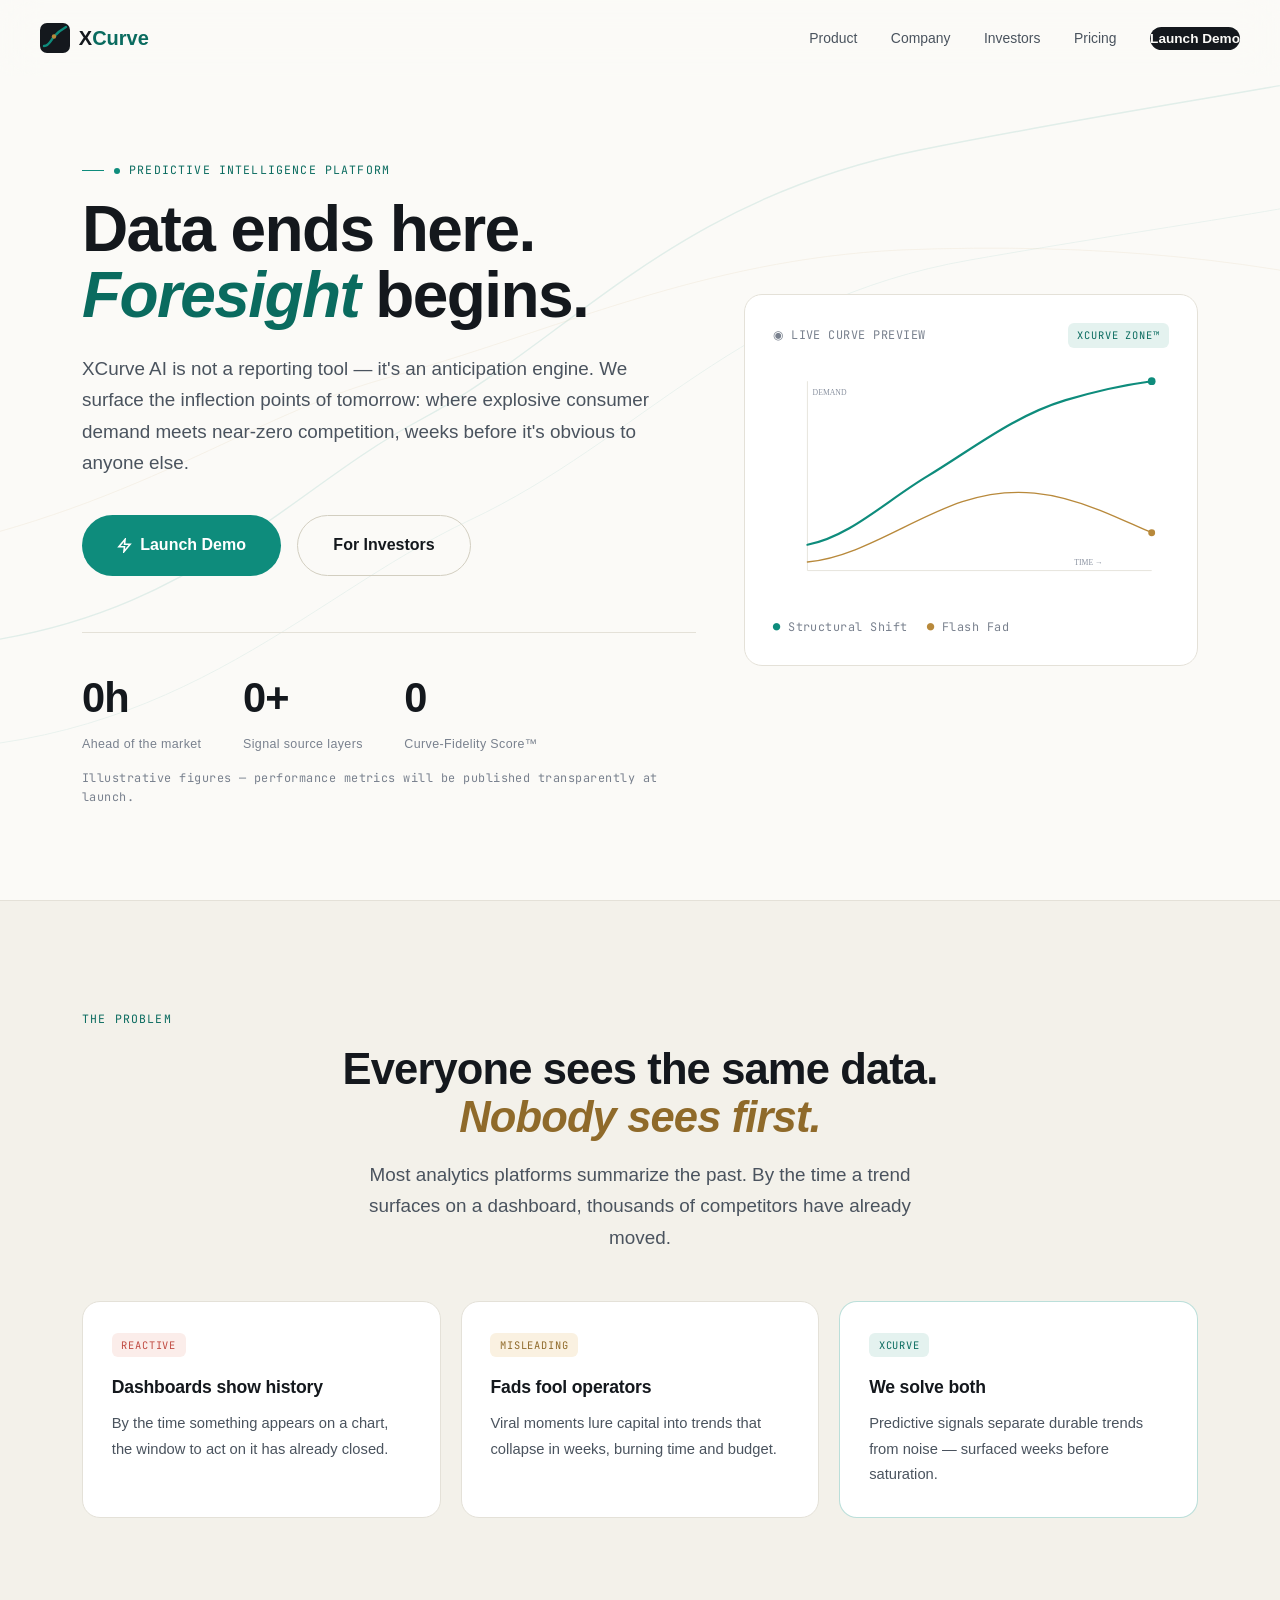
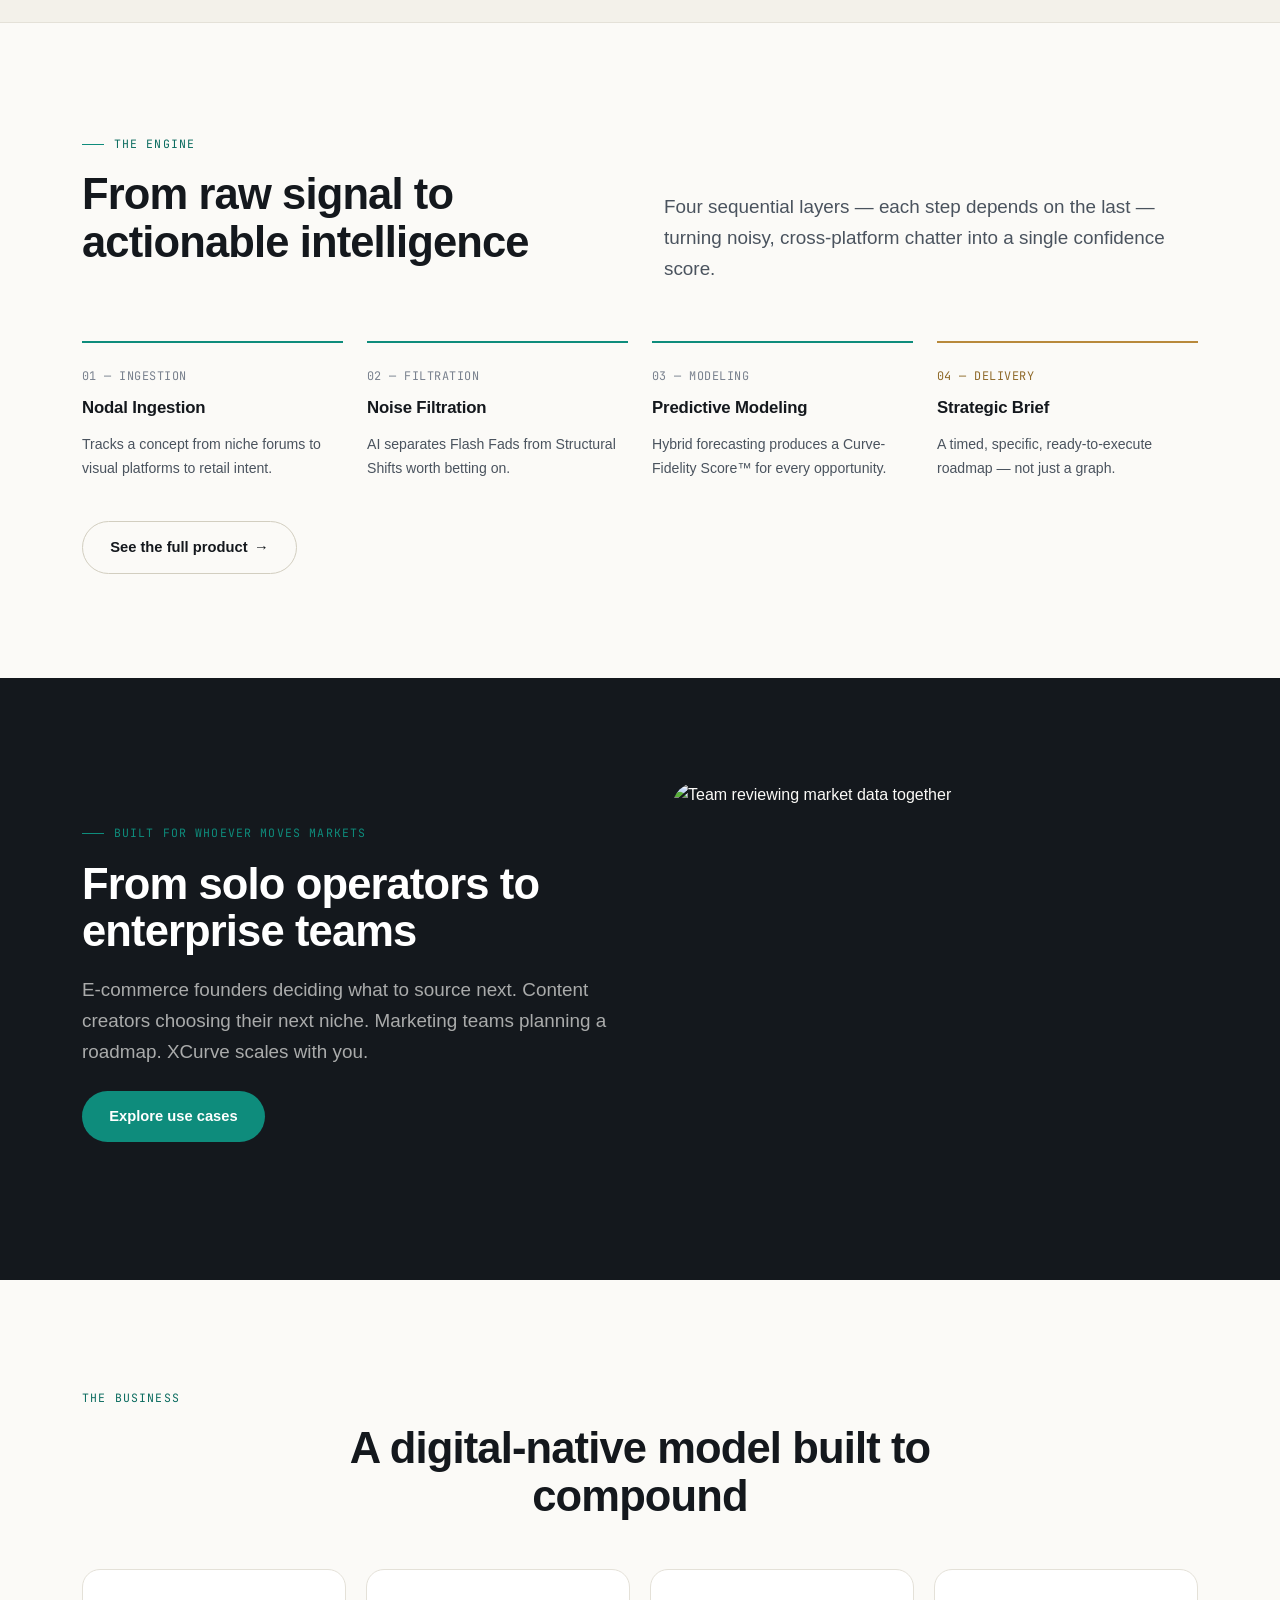
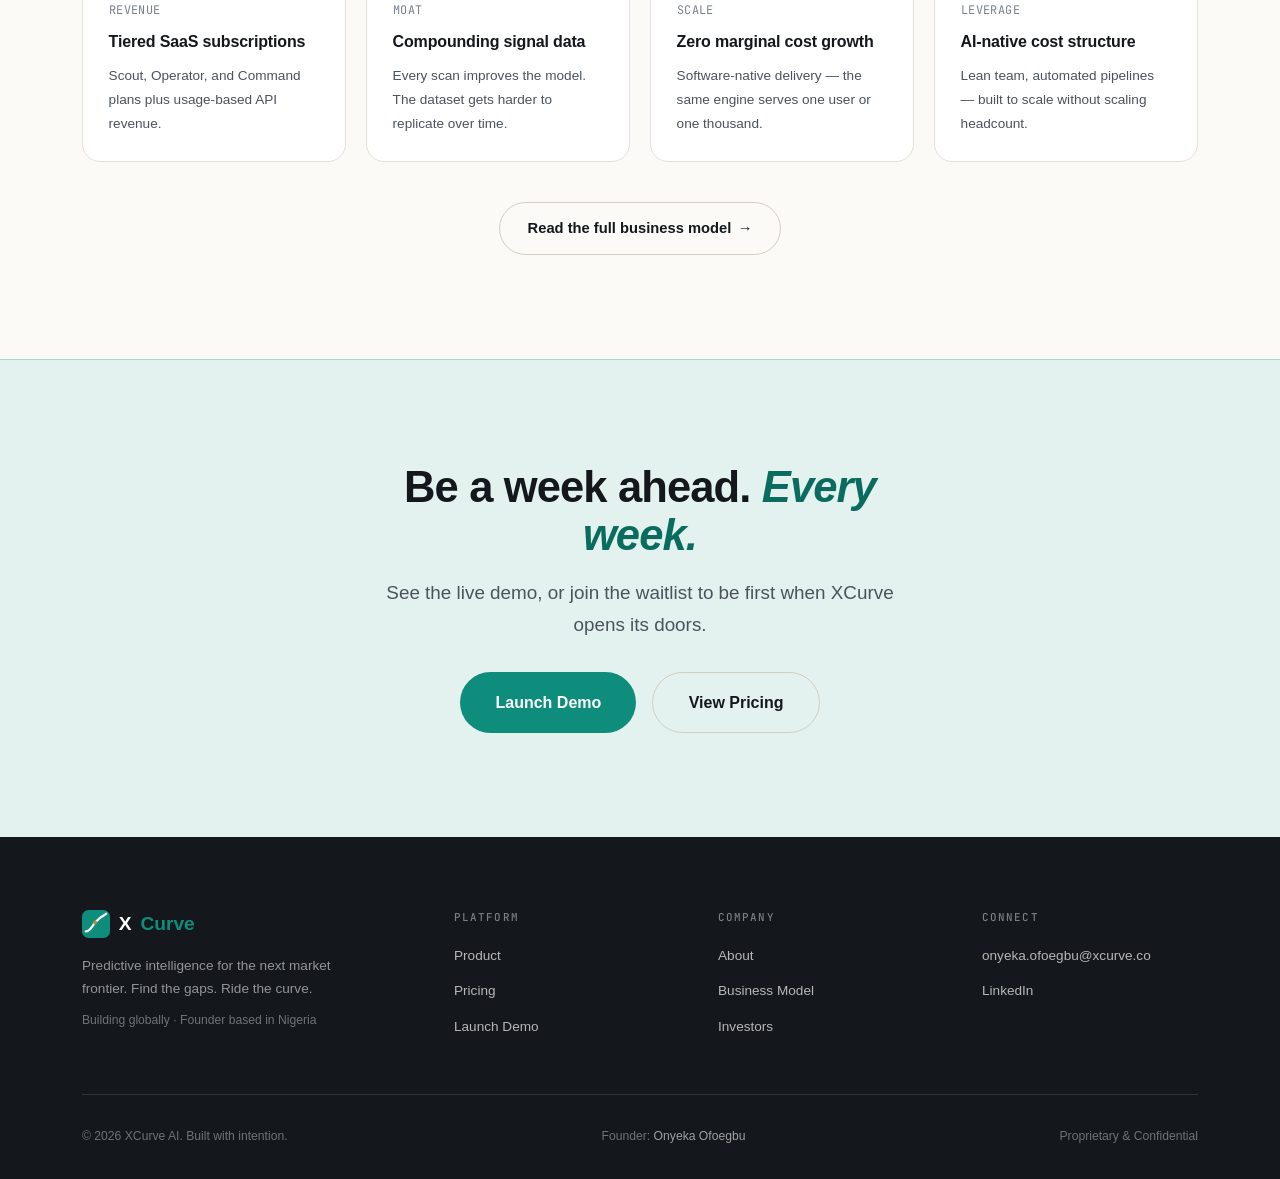
==== commit 0457afc7: "feat : update web" ====
--- a/index.html
+++ b/index.html
@@ -14,6 +14,8 @@
   <meta name="theme-color" content="#0E8C7C" />
   <link rel="icon" type="image/svg+xml"
     href="data:image/svg+xml,<svg xmlns='http://www.w3.org/2000/svg' viewBox='0 0 32 32'><rect width='32' height='32' rx='7' fill='%23FBFAF7'/><path d='M4 24C10 24 12 18 16 14 20 10 22 9 28 5' fill='none' stroke='%230E8C7C' stroke-width='3' stroke-linecap='round'/><circle cx='16' cy='14' r='2.5' fill='%23B8893B'/></svg>" />
+  <link rel="preconnect" href="https://api.fontshare.com" crossorigin />
+  <link rel="preconnect" href="https://fonts.googleapis.com" crossorigin />
   <link rel="stylesheet" href="./xcurve.css" />
 </head>
 
@@ -50,30 +52,30 @@
     style="min-height:100svh; display:flex; align-items:center; position:relative; overflow:hidden; padding:calc(var(--nav-h) + 2rem) 0 3rem;">
 
     <!-- ambient curve field background -->
-    <svg class="curve-divider" viewBox="0 0 1440 900" preserveAspectRatio="xMidYMid slice"
+    <svg class="curve-divider curve-animated" viewBox="0 0 1440 900" preserveAspectRatio="xMidYMid slice"
       style="position:absolute; inset:0; width:100%; height:100%; opacity:.5;" aria-hidden="true">
       <path d="M-50,650 C 250,650 350,500 500,420 C 650,340 750,200 1000,150 C 1200,110 1350,90 1500,60" fill="none"
-        stroke="#0E8C7C" stroke-width="1.4" opacity=".22" />
+        stroke="#0E8C7C" stroke-width="1.4" opacity=".22" style="--dash-len:2200;" />
       <path d="M-50,750 C 250,760 380,600 550,520 C 720,440 820,300 1050,260 C 1250,225 1380,210 1500,180" fill="none"
-        stroke="#0E8C7C" stroke-width="1" opacity=".14" />
+        stroke="#0E8C7C" stroke-width="1" opacity=".14" style="--dash-len:2200; animation-delay:.6s;" />
       <path d="M-50,560 C 200,520 320,420 460,380 C 640,330 780,260 980,250 C 1180,242 1350,260 1500,300" fill="none"
-        stroke="#B8893B" stroke-width="1" opacity=".16" />
+        stroke="#B8893B" stroke-width="1" opacity=".16" style="--dash-len:2200; animation-delay:.9s;" />
     </svg>
 
-    <div class="wrap g-2-uneven" style="position:relative; z-index:2; gap:3rem; align-items:center;">
+    <div class="wrap g-2-uneven hero-enter" style="position:relative; z-index:2; gap:3rem; align-items:center;">
 
       <div>
-        <div class="eyebrow"><span
+        <div class="eyebrow hero-enter__item" style="--d:0s;"><span class="pulse-dot"
             style="width:6px;height:6px;border-radius:50%;background:var(--teal);display:inline-block;"></span>Predictive
           Intelligence Platform</div>
-        <h1 class="h-display">Data ends here.<br><span class="italic" style="color:var(--teal-deep);">Foresight</span>
-          begins.</h1>
-        <p class="lede" style="margin-top:1.5rem;">
+        <h1 class="h-display hero-enter__item" style="--d:.08s;">Data ends here.<br><span class="italic"
+            style="color:var(--teal-deep);">Foresight</span> begins.</h1>
+        <p class="lede hero-enter__item" style="--d:.16s; margin-top:1.5rem;">
           XCurve AI is not a reporting tool — it's an anticipation engine. We surface
           the inflection points of tomorrow: where explosive consumer demand meets
           near-zero competition, weeks before it's obvious to anyone else.
         </p>
-        <div style="display:flex; gap:1rem; margin-top:2.3rem; flex-wrap:wrap;">
+        <div class="hero-enter__item" style="--d:.24s; display:flex; gap:1rem; margin-top:2.3rem; flex-wrap:wrap;">
           <a href="demo.html" class="btn btn--teal btn--lg">
             <svg width="15" height="15" viewBox="0 0 24 24" fill="none" stroke="currentColor" stroke-width="2.5">
               <path d="M13 2L3 14h9l-1 8 10-12h-9l1-8z" />
@@ -83,8 +85,8 @@
           <a href="investors.html" class="btn btn--ghost btn--lg">For Investors</a>
         </div>
 
-        <div
-          style="display:flex; gap:2.6rem; margin-top:3.5rem; padding-top:2rem; border-top:1px solid var(--line); flex-wrap:wrap;">
+        <div class="hero-enter__item"
+          style="--d:.32s; display:flex; gap:2.6rem; margin-top:3.5rem; padding-top:2rem; border-top:1px solid var(--line); flex-wrap:wrap;">
           <div class="stat-block">
             <span class="val" data-count="48" data-suffix="h">0h</span>
             <span class="lbl">Ahead of the market</span>
@@ -98,27 +100,27 @@
             <span class="lbl">Curve-Fidelity Score™</span>
           </div>
         </div>
-        <p class="fine" style="margin-top:.9rem;">Illustrative figures — performance metrics will be published
-          transparently at launch.</p>
+        <p class="fine hero-enter__item" style="--d:.38s; margin-top:.9rem;">Illustrative figures — performance metrics
+          will be published transparently at launch.</p>
       </div>
 
       <!-- signature curve instrument -->
-      <div class="reveal in card" style="padding:1.75rem; background:var(--card);">
+      <div class="card hero-enter__item" style="--d:.3s; padding:1.75rem; background:var(--card);">
         <div style="display:flex; justify-content:space-between; align-items:center; margin-bottom:1rem;">
           <span class="fine" style="text-transform:uppercase;">◉ Live Curve Preview</span>
           <span class="tag">XCurve Zone™</span>
         </div>
-        <svg viewBox="0 0 460 280" style="width:100%; height:auto;" aria-hidden="true">
+        <svg class="curve-animated" viewBox="0 0 460 280" style="width:100%; height:auto;" aria-hidden="true">
           <line x1="40" y1="20" x2="40" y2="240" stroke="#E4E1D8" stroke-width="1" />
           <line x1="40" y1="240" x2="440" y2="240" stroke="#E4E1D8" stroke-width="1" />
           <path d="M40,210 C 90,200 130,160 180,130 C 230,100 280,60 340,42 C 380,30 410,24 440,20" fill="none"
-            stroke="#0E8C7C" stroke-width="2.5" stroke-linecap="round" />
+            stroke="#0E8C7C" stroke-width="2.5" stroke-linecap="round" style="--dash-len:620; animation-delay:.5s;" />
           <path d="M40,230 C 100,225 160,180 220,160 C 280,140 330,150 380,170 C 405,180 425,190 440,196" fill="none"
             stroke="#B8893B" stroke-width="1.6" stroke-dasharray="5 5" stroke-linecap="round" />
-          <circle cx="440" cy="20" r="4.5" fill="#0E8C7C" />
+          <circle cx="440" cy="20" r="4.5" fill="#0E8C7C" class="pulse-dot-svg" />
           <circle cx="440" cy="196" r="4" fill="#B8893B" />
-          <text x="46" y="36" font-family="JetBrains Mono" font-size="9" fill="#8A92A0">DEMAND</text>
-          <text x="350" y="234" font-family="JetBrains Mono" font-size="9" fill="#8A92A0">TIME →</text>
+          <text x="46" y="36" font-family="Satoshi" font-size="9" fill="#8A92A0">DEMAND</text>
+          <text x="350" y="234" font-family="Satoshi" font-size="9" fill="#8A92A0">TIME →</text>
         </svg>
         <div style="display:flex; gap:1.2rem; margin-top:.8rem; flex-wrap:wrap;">
           <span class="fine"><span style="color:var(--teal);">●</span> Structural Shift</span>
@@ -178,25 +180,25 @@
       </div>
 
       <div class="g-4" style="gap:1.5rem;">
-        <div class="reveal" style="border-top:2px solid var(--teal); padding-top:1.2rem;">
+        <div class="reveal step-card" style="border-top:2px solid var(--teal); padding-top:1.2rem;">
           <span class="fine">01 — INGESTION</span>
           <h3 class="h-sub" style="font-size:1.05rem; margin-top:.5rem;">Nodal Ingestion</h3>
           <p class="body-text" style="font-size:.88rem;">Tracks a concept from niche forums to visual platforms to
             retail intent.</p>
         </div>
-        <div class="reveal" style="border-top:2px solid var(--teal); padding-top:1.2rem;">
+        <div class="reveal step-card" style="border-top:2px solid var(--teal); padding-top:1.2rem;">
           <span class="fine">02 — FILTRATION</span>
           <h3 class="h-sub" style="font-size:1.05rem; margin-top:.5rem;">Noise Filtration</h3>
           <p class="body-text" style="font-size:.88rem;">AI separates Flash Fads from Structural Shifts worth betting
             on.</p>
         </div>
-        <div class="reveal" style="border-top:2px solid var(--teal); padding-top:1.2rem;">
+        <div class="reveal step-card" style="border-top:2px solid var(--teal); padding-top:1.2rem;">
           <span class="fine">03 — MODELING</span>
           <h3 class="h-sub" style="font-size:1.05rem; margin-top:.5rem;">Predictive Modeling</h3>
           <p class="body-text" style="font-size:.88rem;">Hybrid forecasting produces a Curve-Fidelity Score™ for every
             opportunity.</p>
         </div>
-        <div class="reveal" style="border-top:2px solid var(--gold); padding-top:1.2rem;">
+        <div class="reveal step-card" style="border-top:2px solid var(--gold); padding-top:1.2rem;">
           <span class="fine" style="color:var(--gold-deep);">04 — DELIVERY</span>
           <h3 class="h-sub" style="font-size:1.05rem; margin-top:.5rem;">Strategic Brief</h3>
           <p class="body-text" style="font-size:.88rem;">A timed, specific, ready-to-execute roadmap — not just a graph.
@@ -204,7 +206,7 @@
         </div>
       </div>
       <div style="margin-top:2.5rem;">
-        <a href="product.html" class="btn btn--ghost">See the full product →</a>
+        <a href="product.html" class="btn btn--ghost link-arrow">See the full product <span>→</span></a>
       </div>
     </div>
   </section>
@@ -221,7 +223,7 @@
           Content creators choosing their next niche. Marketing teams planning a roadmap. XCurve scales with you.</p>
         <a href="product.html#usecases" class="btn btn--teal" style="margin-top:1.5rem;">Explore use cases</a>
       </div>
-      <div class="reveal" style="border-radius:var(--r4); overflow:hidden; aspect-ratio:4/3;">
+      <div class="reveal img-frame" style="border-radius:var(--r4); overflow:hidden; aspect-ratio:4/3;">
         <img src="https://images.unsplash.com/photo-1758873268745-dd2cf0d677b5?w=900&q=80&auto=format&fit=crop"
           alt="Team reviewing market data together" style="width:100%; height:100%; object-fit:cover;" loading="lazy" />
       </div>
@@ -264,7 +266,8 @@
         </div>
       </div>
       <div style="margin-top:2.5rem; text-align:center;">
-        <a href="company.html#business-model" class="btn btn--ghost">Read the full business model →</a>
+        <a href="company.html#business-model" class="btn btn--ghost link-arrow">Read the full business model
+          <span>→</span></a>
       </div>
     </div>
   </section>
@@ -338,7 +341,7 @@
     </div>
   </footer>
 
-  <script src="js/shared.js"></script>
+  <script src="./js/shared.js"></script>
 </body>
 
 </html>
--- a/xcurve.css
+++ b/xcurve.css
@@ -1,9 +1,11 @@
 /* ================================================================
-   XCurve AI — Design System
+   XCurve AI — Design System v2
    Editorial Instrument · warm paper, ink, teal + gold signal
+   Typography: Clash Display (headlines) · Satoshi (body) · JetBrains Mono (data)
    ================================================================ */
 
-@import url('https://fonts.googleapis.com/css2?family=Fraunces:opsz,wght@9..144,400;9..144,500;9..144,600;9..144,700;9..144,800&family=Inter:wght@400;500;600;700&family=JetBrains+Mono:wght@400;500&display=swap');
+@import url('https://api.fontshare.com/v2/css?f[]=clash-display@400,500,600,700&f[]=satoshi@400,500,600,700,900&display=swap');
+@import url('https://fonts.googleapis.com/css2?family=JetBrains+Mono:wght@400;500;600&display=swap');
 
 :root {
   /* surfaces */
@@ -12,7 +14,7 @@
   --card:       #FFFFFF;
   --ink:        #14181D;
   --ink-soft:   #4A535E;
-  --ink-faint:  #8A92A0;
+  --ink-faint:  #79818E;
   --line:       #E4E1D8;
   --line-strong:#D2CEC0;
 
@@ -30,16 +32,25 @@
   --red-tint:   #FBEDEA;
 
   /* type */
-  --f-display: 'Fraunces', serif;
-  --f-body:    'Inter', sans-serif;
+  --f-display: 'Clash Display', 'Satoshi', -apple-system, 'Segoe UI', sans-serif;
+  --f-body:    'Satoshi', -apple-system, 'Segoe UI', Helvetica, Arial, sans-serif;
   --f-mono:    'JetBrains Mono', monospace;
 
   /* radii */
-  --r1: 4px; --r2: 10px; --r3: 16px; --r4: 24px; --r-pill: 100px;
-
-  /* motion */
-  --ease: cubic-bezier(.4,0,.2,1);
-  --t1: .15s; --t2: .3s; --t3: .55s;
+  --r1: 6px; --r2: 12px; --r3: 18px; --r4: 26px; --r-pill: 100px;
+
+  /* motion — distinct eases for distinct purposes */
+  --ease:       cubic-bezier(.4,0,.2,1);
+  --ease-out:   cubic-bezier(.16,1,.3,1);
+  --ease-spring:cubic-bezier(.34,1.56,.64,1);
+  --t1: .18s; --t2: .32s; --t3: .6s; --t4: .9s;
+
+  /* shadows — soft, warm-tinted, premium */
+  --shadow-sm: 0 2px 8px rgba(20,24,29,.04);
+  --shadow-md: 0 12px 32px rgba(20,24,29,.07);
+  --shadow-lg: 0 24px 64px rgba(20,24,29,.10);
+  --shadow-teal: 0 14px 36px rgba(14,140,124,.18);
+  --shadow-gold: 0 14px 36px rgba(184,137,59,.18);
 
   --max-w: 1180px;
   --nav-h: 76px;
@@ -54,16 +65,19 @@
   line-height: 1.6;
   overflow-x: hidden;
   -webkit-font-smoothing: antialiased;
-}
-::selection { background: var(--teal); color: var(--paper); }
+  -moz-osx-font-smoothing: grayscale;
+}
+::selection { background: var(--teal); color: #fff; }
 a { color: inherit; text-decoration: none; }
 img { display: block; max-width: 100%; }
 button { cursor: pointer; border: 0; background: none; font-family: inherit; color: inherit; }
 ul { list-style: none; }
+svg { display: block; }
 
 :focus-visible {
   outline: 2px solid var(--teal);
   outline-offset: 3px;
+  border-radius: 2px;
 }
 
 /* ── Layout helpers ─────────────────────────────────────────── */
@@ -93,14 +107,16 @@
 
 .h-display {
   font-size: clamp(2.6rem, 5vw, 4.6rem);
-  font-weight: 600; line-height: 1.04; letter-spacing: -.02em;
+  font-weight: 600; line-height: 1.03; letter-spacing: -.025em;
+  color: var(--ink);
 }
 .h-section {
   font-size: clamp(2rem, 3.4vw, 2.9rem);
-  font-weight: 600; line-height: 1.12; letter-spacing: -.015em;
+  font-weight: 600; line-height: 1.1; letter-spacing: -.02em;
   margin-bottom: 1.1rem;
-}
-.h-sub { font-family: var(--f-display); font-size: 1.4rem; font-weight: 600; margin-bottom: .6rem; }
+  color: var(--ink);
+}
+.h-sub { font-family: var(--f-display); font-size: 1.4rem; font-weight: 600; margin-bottom: .6rem; color: var(--ink); }
 
 .lede {
   font-size: 1.18rem; color: var(--ink-soft); line-height: 1.65;
@@ -113,31 +129,82 @@
 .txt-teal { color: var(--teal-deep); }
 .txt-gold { color: var(--gold-deep); }
 
-/* ── Reveal ─────────────────────────────────────────────────── */
-.reveal { opacity: 0; transform: translateY(18px); transition: opacity var(--t3) var(--ease), transform var(--t3) var(--ease); }
-.reveal.in { opacity: 1; transform: none; }
+/* ── Reveal — CSS-first, JS-enhanced ────────────────────────────
+   Content is visible by default (.reveal alone = fully visible).
+   Only once JS confirms it's running does it arm the animation
+   via the .js-armed class on <html>, so a JS failure, slow
+   connection, or blocked script can NEVER hide content.        */
+.reveal { opacity: 1; transform: none; }
+.js-armed .reveal {
+  opacity: 0; transform: translateY(22px);
+  transition: opacity var(--t3) var(--ease-out), transform var(--t3) var(--ease-out);
+}
+.js-armed .reveal.in { opacity: 1; transform: none; }
+
+@media (prefers-reduced-motion: reduce) {
+  .js-armed .reveal { opacity: 1; transform: none; transition: none; }
+  html { scroll-behavior: auto; }
+}
+
+/* ── Hero entrance choreography (CSS-only, always plays) ──────
+   Distinct from .reveal: this is a one-time page-load sequence,
+   not scroll-triggered, so it doesn't depend on JS at all.      */
+@keyframes hero-item-in {
+  from { opacity: 0; transform: translateY(16px); }
+  to   { opacity: 1; transform: none; }
+}
+.hero-enter__item {
+  opacity: 0;
+  animation: hero-item-in .8s var(--ease-out) forwards;
+  animation-delay: var(--d, 0s);
+}
+@media (prefers-reduced-motion: reduce) {
+  .hero-enter__item { opacity: 1; animation: none; }
+}
+
+@keyframes dot-pulse {
+  0%   { box-shadow: 0 0 0 0 rgba(14,140,124,.5); }
+  70%  { box-shadow: 0 0 0 8px rgba(14,140,124,0); }
+  100% { box-shadow: 0 0 0 0 rgba(14,140,124,0); }
+}
+.pulse-dot { animation: dot-pulse 2.4s var(--ease) infinite; }
+
+@keyframes svg-dot-pulse {
+  0%, 100% { opacity: 1; r: 4.5; }
+  50%      { opacity: .55; r: 6; }
+}
+.pulse-dot-svg { animation: svg-dot-pulse 2.4s var(--ease) infinite; transform-origin: center; }
+@media (prefers-reduced-motion: reduce) {
+  .pulse-dot, .pulse-dot-svg { animation: none; }
+}
 
 /* ── Buttons ────────────────────────────────────────────────── */
 .btn {
   display: inline-flex; align-items: center; gap: .5rem;
   font-family: var(--f-body); font-size: .92rem; font-weight: 600;
   border-radius: var(--r-pill); padding: .85rem 1.7rem;
-  transition: transform var(--t2) var(--ease), box-shadow var(--t2), background var(--t2), border-color var(--t2), color var(--t2);
+  transition: transform var(--t2) var(--ease-spring),
+              box-shadow var(--t2) var(--ease),
+              background var(--t2) var(--ease),
+              border-color var(--t2) var(--ease),
+              color var(--t2) var(--ease);
   white-space: nowrap;
-}
-.btn:hover { transform: translateY(-1px); }
+  position: relative;
+}
+.btn:hover { transform: translateY(-2px); }
+.btn:active { transform: translateY(0) scale(.98); }
 
 .btn--primary { background: var(--ink); color: var(--paper); }
-.btn--primary:hover { background: var(--teal-deep); box-shadow: 0 8px 24px rgba(14,140,124,.25); }
+.btn--primary:hover { background: var(--teal-deep); box-shadow: var(--shadow-teal); }
 
 .btn--teal { background: var(--teal); color: #fff; }
-.btn--teal:hover { background: var(--teal-deep); box-shadow: 0 8px 24px rgba(14,140,124,.3); }
+.btn--teal:hover { background: var(--teal-deep); box-shadow: var(--shadow-teal); }
 
 .btn--ghost { background: transparent; color: var(--ink); border: 1.5px solid var(--line-strong); }
-.btn--ghost:hover { border-color: var(--teal); color: var(--teal-deep); }
+.btn--ghost:hover { border-color: var(--teal); color: var(--teal-deep); background: var(--teal-tint); }
 
 .btn--gold { background: var(--gold); color: #fff; }
-.btn--gold:hover { background: var(--gold-deep); box-shadow: 0 8px 24px rgba(184,137,59,.3); }
+.btn--gold:hover { background: var(--gold-deep); box-shadow: var(--shadow-gold); }
 
 .btn--lg { padding: 1.05rem 2.2rem; font-size: 1rem; }
 
@@ -148,36 +215,44 @@
   display: flex; align-items: center; justify-content: space-between;
   padding: 0 2.5rem;
   z-index: 1000;
-  background: rgba(251,250,247,.85);
-  backdrop-filter: blur(16px) saturate(140%);
+  background: rgba(251,250,247,.82);
+  backdrop-filter: blur(18px) saturate(150%);
+  -webkit-backdrop-filter: blur(18px) saturate(150%);
   border-bottom: 1px solid transparent;
-  transition: border-color var(--t2), box-shadow var(--t2);
-}
-#nav.nav--scrolled { border-color: var(--line); box-shadow: 0 1px 0 rgba(20,24,29,.02); }
-
-.nav__logo { display: flex; align-items: center; gap: .55rem; font-family: var(--f-display); font-weight: 700; font-size: 1.2rem; }
+  transition: border-color var(--t2) var(--ease), box-shadow var(--t2) var(--ease), background var(--t2) var(--ease);
+}
+#nav.nav--scrolled { border-color: var(--line); box-shadow: var(--shadow-sm); }
+
+.nav__logo { display: flex; align-items: center; gap: .55rem; font-family: var(--f-display); font-weight: 600; font-size: 1.25rem; transition: opacity var(--t2); }
+.nav__logo:hover { opacity: .75; }
 .nav__logo em { font-style: normal; color: var(--teal-deep); }
 
 .nav__links { display: flex; align-items: center; gap: 2.1rem; }
 .nav__links a {
   font-size: .87rem; font-weight: 500; color: var(--ink-soft);
-  transition: color var(--t2); position: relative;
+  transition: color var(--t2) var(--ease); position: relative;
+  padding: 4px 0;
 }
 .nav__links a:hover, .nav__links a.is-active { color: var(--ink); }
-.nav__links a.is-active::after {
-  content: ''; position: absolute; bottom: -20px; left: 0; right: 0; height: 2px; background: var(--teal);
-}
+.nav__links a::after {
+  content: ''; position: absolute; bottom: -22px; left: 0; right: 0; height: 2px;
+  background: var(--teal); border-radius: 2px;
+  transform: scaleX(0); transform-origin: left;
+  transition: transform var(--t2) var(--ease-out);
+}
+.nav__links a:hover::after, .nav__links a.is-active::after { transform: scaleX(1); }
+.nav__links a.nav__cta::after { display: none; }
 
 .nav__cta {
   background: var(--ink); color: var(--paper) !important;
   font-weight: 600 !important; font-size: .85rem !important;
-  padding: .58rem 1.3rem; border-radius: var(--r-pill);
-  transition: background var(--t2), transform var(--t2);
-}
-.nav__cta:hover { background: var(--teal-deep); transform: translateY(-1px); }
+  padding: .6rem 1.35rem; border-radius: var(--r-pill);
+  transition: background var(--t2) var(--ease), transform var(--t2) var(--ease-spring), box-shadow var(--t2) var(--ease);
+}
+.nav__cta:hover { background: var(--teal-deep); transform: translateY(-2px); box-shadow: var(--shadow-teal); }
 
 .nav__burger { display: none; flex-direction: column; gap: 5px; padding: 4px; }
-.nav__burger span { display: block; width: 22px; height: 1.5px; background: var(--ink); transition: transform var(--t2), opacity var(--t2); }
+.nav__burger span { display: block; width: 22px; height: 1.5px; background: var(--ink); transition: transform var(--t2) var(--ease), opacity var(--t2) var(--ease); }
 .nav__burger.open span:nth-child(1) { transform: translateY(6.5px) rotate(45deg); }
 .nav__burger.open span:nth-child(2) { opacity: 0; }
 .nav__burger.open span:nth-child(3) { transform: translateY(-6.5px) rotate(-45deg); }
@@ -187,9 +262,9 @@
   background: var(--card);
   border: 1px solid var(--line);
   border-radius: var(--r3);
-  transition: border-color var(--t2), box-shadow var(--t2), transform var(--t2);
-}
-.card:hover { border-color: var(--line-strong); box-shadow: 0 20px 48px rgba(20,24,29,.06); transform: translateY(-3px); }
+  transition: border-color var(--t2) var(--ease), box-shadow var(--t3) var(--ease-out), transform var(--t3) var(--ease-out);
+}
+.card:hover { border-color: var(--line-strong); box-shadow: var(--shadow-md); transform: translateY(-4px); }
 
 .tag {
   display: inline-flex; align-items: center; gap: .4rem;
@@ -203,23 +278,37 @@
 .curve-divider { display: block; width: 100%; height: auto; }
 .curve-divider path { vector-effect: non-scaling-stroke; }
 
+@keyframes curve-draw {
+  from { stroke-dashoffset: var(--dash-len, 1000); }
+  to   { stroke-dashoffset: 0; }
+}
+.curve-animated path {
+  stroke-dasharray: var(--dash-len, 1000);
+  stroke-dashoffset: var(--dash-len, 1000);
+  animation: curve-draw 2.4s var(--ease-out) .3s forwards;
+}
+@media (prefers-reduced-motion: reduce) {
+  .curve-animated path { animation: none; stroke-dashoffset: 0; }
+}
+
 /* ── Footer ─────────────────────────────────────────────────── */
 footer { background: var(--ink); color: rgba(251,250,247,.75); padding: 4.5rem 0 2rem; }
 .footer-grid { display: grid; grid-template-columns: 1.5fr 1fr 1fr 1fr; gap: 3rem; margin-bottom: 3.5rem; }
-.footer-brand { display: flex; align-items: center; gap: .55rem; font-family: var(--f-display); font-weight: 700; font-size: 1.15rem; color: #fff; margin-bottom: .9rem; }
+.footer-brand { display: flex; align-items: center; gap: .55rem; font-family: var(--f-display); font-weight: 600; font-size: 1.2rem; color: #fff; margin-bottom: .9rem; transition: opacity var(--t2); }
+.footer-brand:hover { opacity: .8; }
 .footer-brand em { font-style: normal; color: var(--teal); }
 .footer-desc { font-size: .85rem; line-height: 1.7; max-width: 260px; color: rgba(251,250,247,.55); }
 .footer-locale { font-size: .76rem; margin-top: .7rem; color: rgba(251,250,247,.4); }
 .footer-col h4 { font-family: var(--f-mono); font-size: .68rem; font-weight: 500; letter-spacing: .1em; text-transform: uppercase; color: rgba(251,250,247,.45); margin-bottom: 1rem; }
 .footer-col ul { display: flex; flex-direction: column; gap: .6rem; }
-.footer-col a { font-size: .85rem; color: rgba(251,250,247,.7); transition: color var(--t2); }
+.footer-col a { font-size: .85rem; color: rgba(251,250,247,.7); transition: color var(--t2) var(--ease); }
 .footer-col a:hover { color: var(--teal); }
 .footer-bottom {
   display: flex; align-items: center; justify-content: space-between; flex-wrap: wrap; gap: 1rem;
   padding-top: 2rem; border-top: 1px solid rgba(251,250,247,.12);
   font-size: .76rem; color: rgba(251,250,247,.4);
 }
-.footer-bottom a { color: rgba(251,250,247,.6); }
+.footer-bottom a { color: rgba(251,250,247,.6); transition: color var(--t2) var(--ease); }
 .footer-bottom a:hover { color: var(--teal); }
 
 /* ── Page hero (sub-pages, not full home hero) ─────────────── */
@@ -228,7 +317,7 @@
 
 /* ── Stat blocks ────────────────────────────────────────────── */
 .stat-block { display: flex; flex-direction: column; gap: .2rem; }
-.stat-block .val { font-family: var(--f-display); font-size: 2.6rem; font-weight: 700; color: var(--ink); letter-spacing: -.02em; }
+.stat-block .val { font-family: var(--f-display); font-size: 2.6rem; font-weight: 600; color: var(--ink); letter-spacing: -.02em; }
 .stat-block .lbl { font-size: .78rem; color: var(--ink-faint); letter-spacing: .03em; }
 .stat-block .note { font-family: var(--f-mono); font-size: .65rem; color: var(--ink-faint); margin-top: .15rem; }
 
@@ -241,9 +330,21 @@
 }
 
 /* ── Form states (waitlist) ─────────────────────────────────── */
-#waitlist-email.input--error { border-color: var(--red) !important; box-shadow: 0 0 0 3px var(--red-tint); }
-.waitlist-success { opacity: 0; transition: opacity var(--t3) var(--ease); }
-.waitlist-success.show { opacity: 1; }
+.field {
+  background: var(--card); border: 1.5px solid var(--line-strong); border-radius: var(--r-pill);
+  padding: .95rem 1.4rem; font-family: var(--f-body); font-size: .95rem; color: var(--ink);
+  outline: none; transition: border-color var(--t2) var(--ease), box-shadow var(--t2) var(--ease);
+  width: 100%;
+}
+.field:focus { border-color: var(--teal); box-shadow: 0 0 0 4px var(--teal-tint); }
+.field.input--error { border-color: var(--red) !important; box-shadow: 0 0 0 4px var(--red-tint) !important; animation: shake .4s var(--ease); }
+@keyframes shake {
+  0%, 100% { transform: translateX(0); }
+  20%, 60% { transform: translateX(-5px); }
+  40%, 80% { transform: translateX(5px); }
+}
+.waitlist-success { opacity: 0; transform: translateY(8px); transition: opacity var(--t3) var(--ease-out), transform var(--t3) var(--ease-out); }
+.waitlist-success.show { opacity: 1; transform: none; }
 
 /* ── Responsive grid utilities ──────────────────────────────── */
 .g-2   { display: grid; grid-template-columns: 1fr 1fr; }
@@ -253,23 +354,118 @@
 .g-2-uneven-r  { display: grid; grid-template-columns: .8fr 1.2fr; }
 .g-founder     { display: grid; grid-template-columns: 320px 1fr; }
 
-@media (max-width: 1024px) {
-  .g-3, .g-4 { grid-template-columns: repeat(2, 1fr); }
-}
-@media (max-width: 768px) {
-  .g-2, .g-3, .g-4, .g-2-uneven, .g-2-uneven-r, .g-founder, .tab-panel { grid-template-columns: 1fr !important; }
-}
-
 /* ── Tables ─────────────────────────────────────────────────── */
 .xc-table { width: 100%; border-collapse: collapse; }
 .xc-table th, .xc-table td { text-align: left; padding: .9rem 1rem; border-bottom: 1px solid var(--line); font-size: .88rem; }
 .xc-table th { font-family: var(--f-mono); font-size: .68rem; letter-spacing: .06em; text-transform: uppercase; color: var(--ink-faint); font-weight: 500; }
 .xc-table td { color: var(--ink-soft); }
 
+/* ── Featured pricing card: ambient glow + lift ────────────── */
+.price-featured {
+  box-shadow: 0 0 0 1px var(--teal-line), var(--shadow-md);
+  animation: price-glow 4s var(--ease) infinite;
+}
+.price-featured:hover { transform: translateY(-6px); box-shadow: 0 0 0 1px var(--teal-line), var(--shadow-lg); }
+@keyframes price-glow {
+  0%, 100% { box-shadow: 0 0 0 1px var(--teal-line), var(--shadow-md); }
+  50%      { box-shadow: 0 0 0 1px var(--teal-line), 0 16px 40px rgba(14,140,124,.12); }
+}
+@media (prefers-reduced-motion: reduce) {
+  .price-featured { animation: none; }
+}
+
+/* ── Thesis cards (Investors page): accent underline on hover ─ */
+.thesis-card { position: relative; overflow: hidden; }
+.thesis-card::before {
+  content: ''; position: absolute; top: 0; left: 0; right: 0; height: 3px;
+  background: linear-gradient(90deg, var(--teal), var(--gold));
+  transform: scaleX(0); transform-origin: left;
+  transition: transform var(--t3) var(--ease-out);
+}
+.thesis-card:hover::before { transform: scaleX(1); }
+.thesis-card .val { transition: color var(--t2) var(--ease); }
+.thesis-card:hover .val { color: var(--teal-deep); }
+
+/* ── Model row (Company business-model ledger sequence) ───────
+   A numbered, left-bordered row that reads like ledger entries —
+   distinct editorial signature for the business-model breakdown. */
+.model-row { position: relative; padding-left: 2.4rem; border-left: 2px solid var(--line); transition: border-color var(--t3) var(--ease); }
+.model-row:hover { border-color: var(--teal-line); }
+.model-num {
+  position: absolute; left: -1px; top: 0;
+  transform: translateX(-50%);
+  background: var(--paper-dim); padding: 0 .5rem 0 0;
+  font-size: .85rem; font-weight: 600; color: var(--ink-faint);
+  transition: color var(--t3) var(--ease);
+}
+.model-row:hover .model-num { color: var(--teal-deep); }
+
+/* ── Matrix bubbles: stagger pop-in + live hover feel ──────── */
+.matrix-bubble { opacity: 1; transform-origin: center; transition: transform .25s var(--ease-spring); }
+.matrix-bubble:hover { transform: scale(1.25); cursor: pointer; }
+.js-armed .matrix-bubble { opacity: 0; transform: scale(0); }
+.js-armed .reveal.in .matrix-bubble {
+  opacity: 1; transform: scale(1);
+  transition: opacity .45s var(--ease-spring), transform .45s var(--ease-spring);
+  transition-delay: calc(var(--n, 0) * .1s + .3s);
+}
+.js-armed .reveal.in .matrix-bubble:hover { transform: scale(1.25); transition-delay: 0s; }
+
+/* ── Diagram node staggered entrance (signal flow, etc.) ───────
+   Default fully visible (opacity:1) for no-JS safety; once a
+   parent .reveal gets .in, nodes fade/scale in with a stagger. */
+.diagram-node { opacity: 1; transform-origin: center; }
+.js-armed .diagram-node { opacity: 0; transform: scale(.92); }
+.js-armed .reveal.in .diagram-node {
+  opacity: 1; transform: none;
+  transition: opacity .5s var(--ease-out), transform .5s var(--ease-out);
+  transition-delay: calc(var(--n, 0) * .15s + .2s);
+}
+
+/* ── Score fill bar (Curve-Fidelity gauge) ─────────────────────
+   Defaults to full width so it's never broken without JS;
+   JS narrows it to the real value and animates the fill in.    */
+.score-fill { width: 87%; transition: width 1.1s var(--ease-out); }
+.js-armed .score-fill { width: 0; }
+.js-armed .reveal.in .score-fill { width: 87%; }
+
+/* ── Image frames (hover zoom, premium photography treatment) ─ */
+.img-frame { position: relative; }
+.img-frame img { transition: transform var(--t4) var(--ease-out); }
+.img-frame:hover img { transform: scale(1.045); }
+
+/* ── Step cards (How It Works / numbered sequences) ─────────── */
+.step-card { transition: transform var(--t3) var(--ease-out); cursor: default; }
+.step-card:hover { transform: translateY(-5px); }
+.step-card:hover .h-sub { color: var(--teal-deep); transition: color var(--t2) var(--ease); }
+
+/* ── Hover micro-interactions for inline link arrows ───────── */
+.link-arrow { display: inline-flex; align-items: center; gap: .4rem; transition: gap var(--t2) var(--ease); }
+.link-arrow:hover { gap: .65rem; }
+
+/* ── FAQ accordion shared visual ───────────────────────────── */
+.faq-item { transition: border-color var(--t2) var(--ease); }
+.faq-item:hover { border-color: var(--line-strong); }
+.faq-chevron { transition: transform var(--t2) var(--ease-out); display: inline-block; }
+.faq-item.open .faq-chevron { transform: rotate(45deg); color: var(--teal-deep); }
+
 /* ── Responsive ─────────────────────────────────────────────── */
+@media (max-width: 1180px) {
+  .wrap { padding: 0 1.75rem; }
+}
+
 @media (max-width: 1024px) {
+  .g-3, .g-4 { grid-template-columns: repeat(2, 1fr); }
   .footer-grid { grid-template-columns: 1fr 1fr; }
-}
+  .section-pad { padding: 5.5rem 0; }
+  .h-display { font-size: clamp(2.3rem, 4.6vw, 3.6rem); }
+}
+
+@media (max-width: 860px) {
+  .g-2, .g-2-uneven, .g-2-uneven-r, .g-founder { grid-template-columns: 1fr !important; gap: 2rem !important; }
+  .g-founder > :first-child { max-width: 280px; }
+}
+
 @media (max-width: 768px) {
   .nav__links { display: none; }
   .nav__links.open {
@@ -280,9 +476,22 @@
     gap: 2rem; z-index: 999;
   }
   .nav__links.open a { font-size: 1.2rem; }
+  .nav__links a::after { display: none; }
   .nav__burger { display: flex; z-index: 1001; }
   #nav { padding: 0 1.25rem; }
   .wrap { padding: 0 1.25rem; }
   .section-pad { padding: 4rem 0; }
+  .section-pad-sm { padding: 3rem 0; }
   .footer-grid { grid-template-columns: 1fr; gap: 2.2rem; }
-}
+  .g-3, .g-4, .tab-panel { grid-template-columns: 1fr !important; gap: 1.5rem !important; }
+  .h-display { font-size: clamp(2.1rem, 9vw, 2.8rem); }
+  .h-section { font-size: clamp(1.7rem, 7vw, 2.2rem); }
+  .lede { font-size: 1.05rem; }
+  .btn--lg { padding: .9rem 1.8rem; font-size: .94rem; }
+}
+
+@media (max-width: 480px) {
+  .wrap { padding: 0 1.1rem; }
+  .section-pad { padding: 3.25rem 0; }
+  .card { border-radius: var(--r2); }
+}
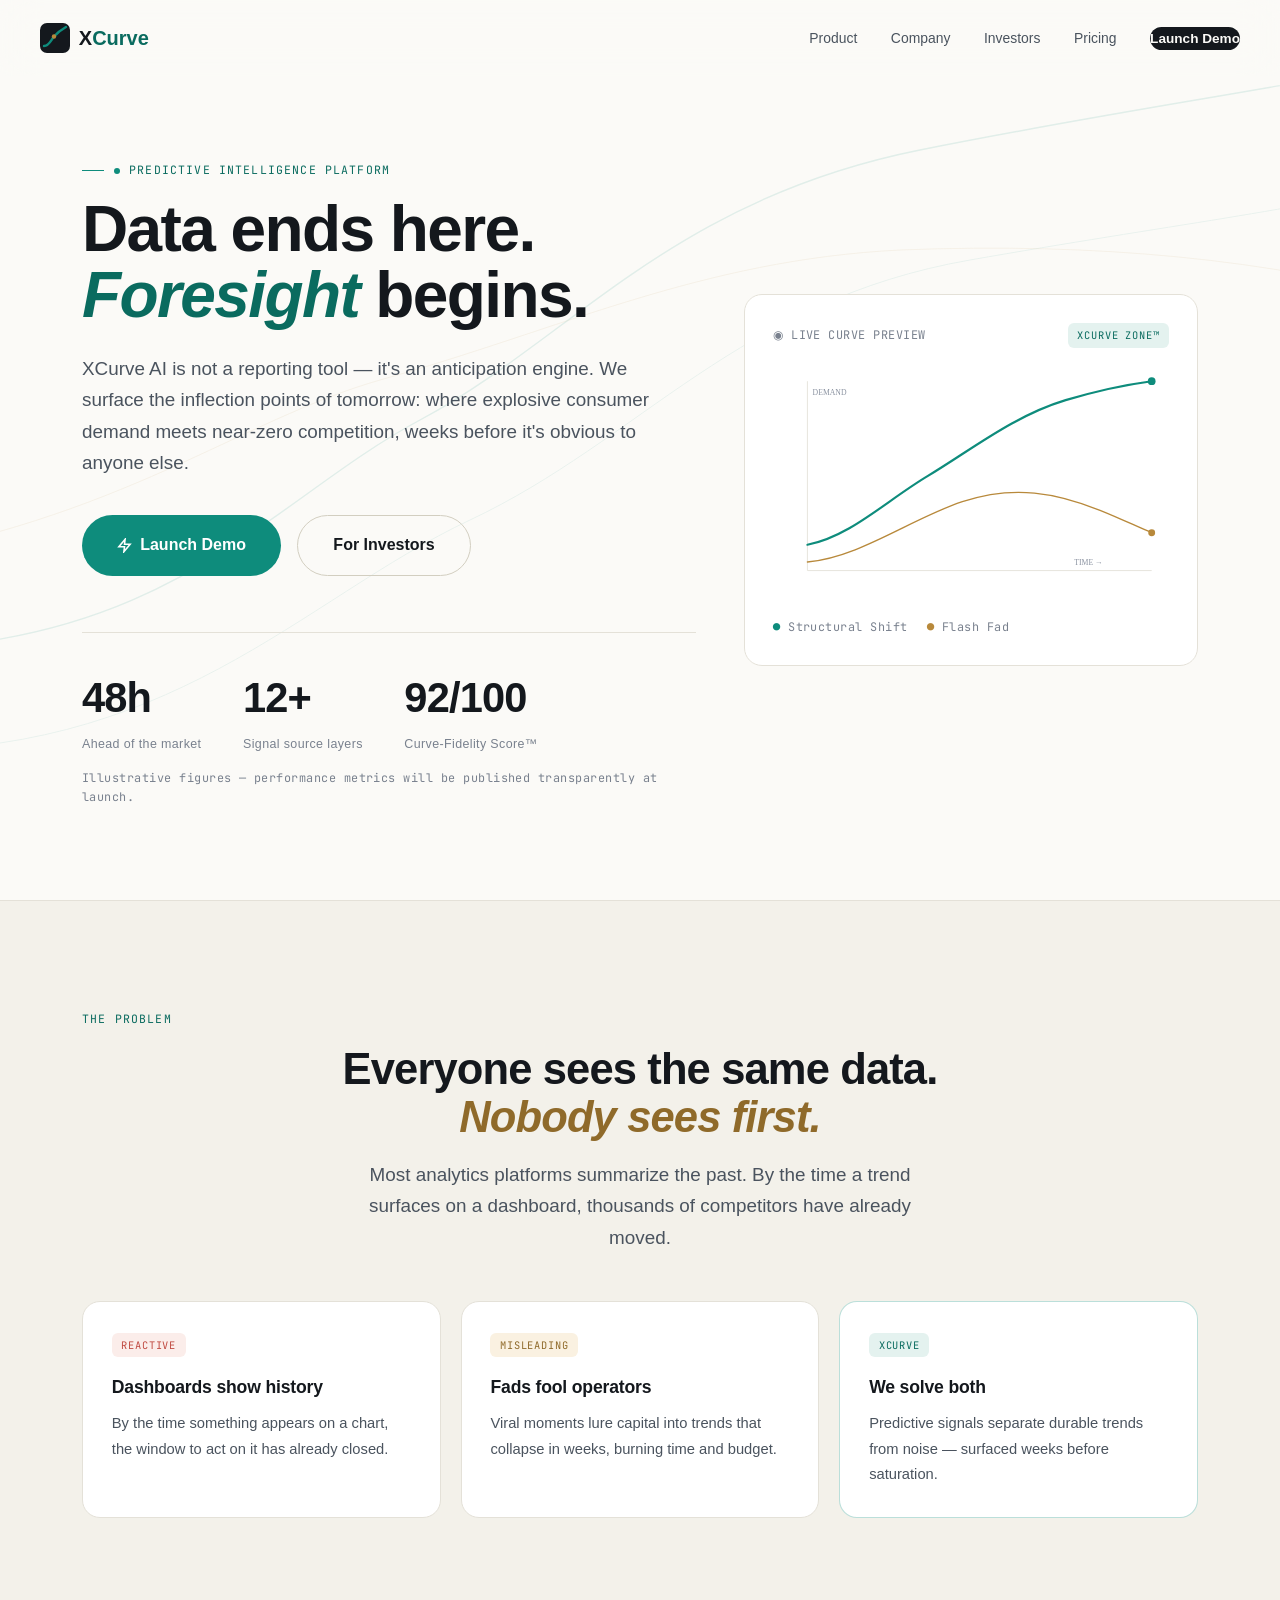
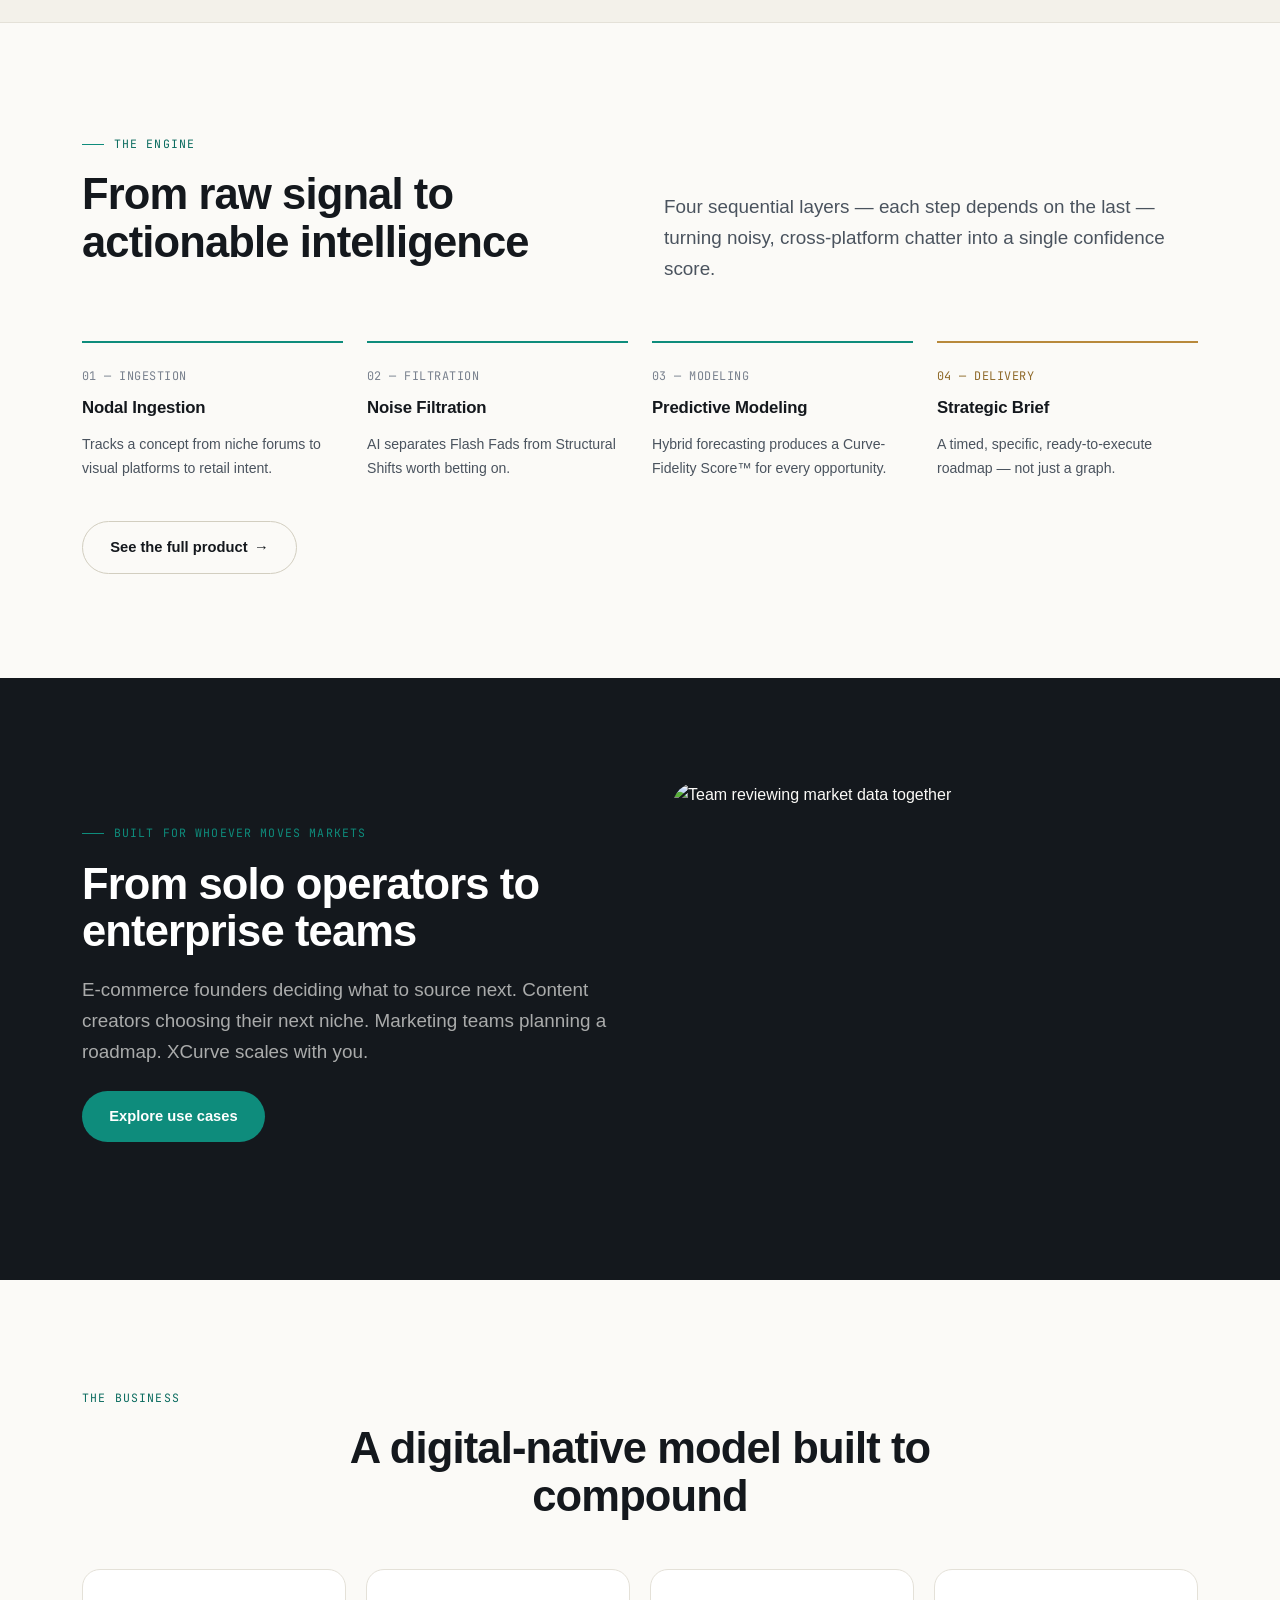
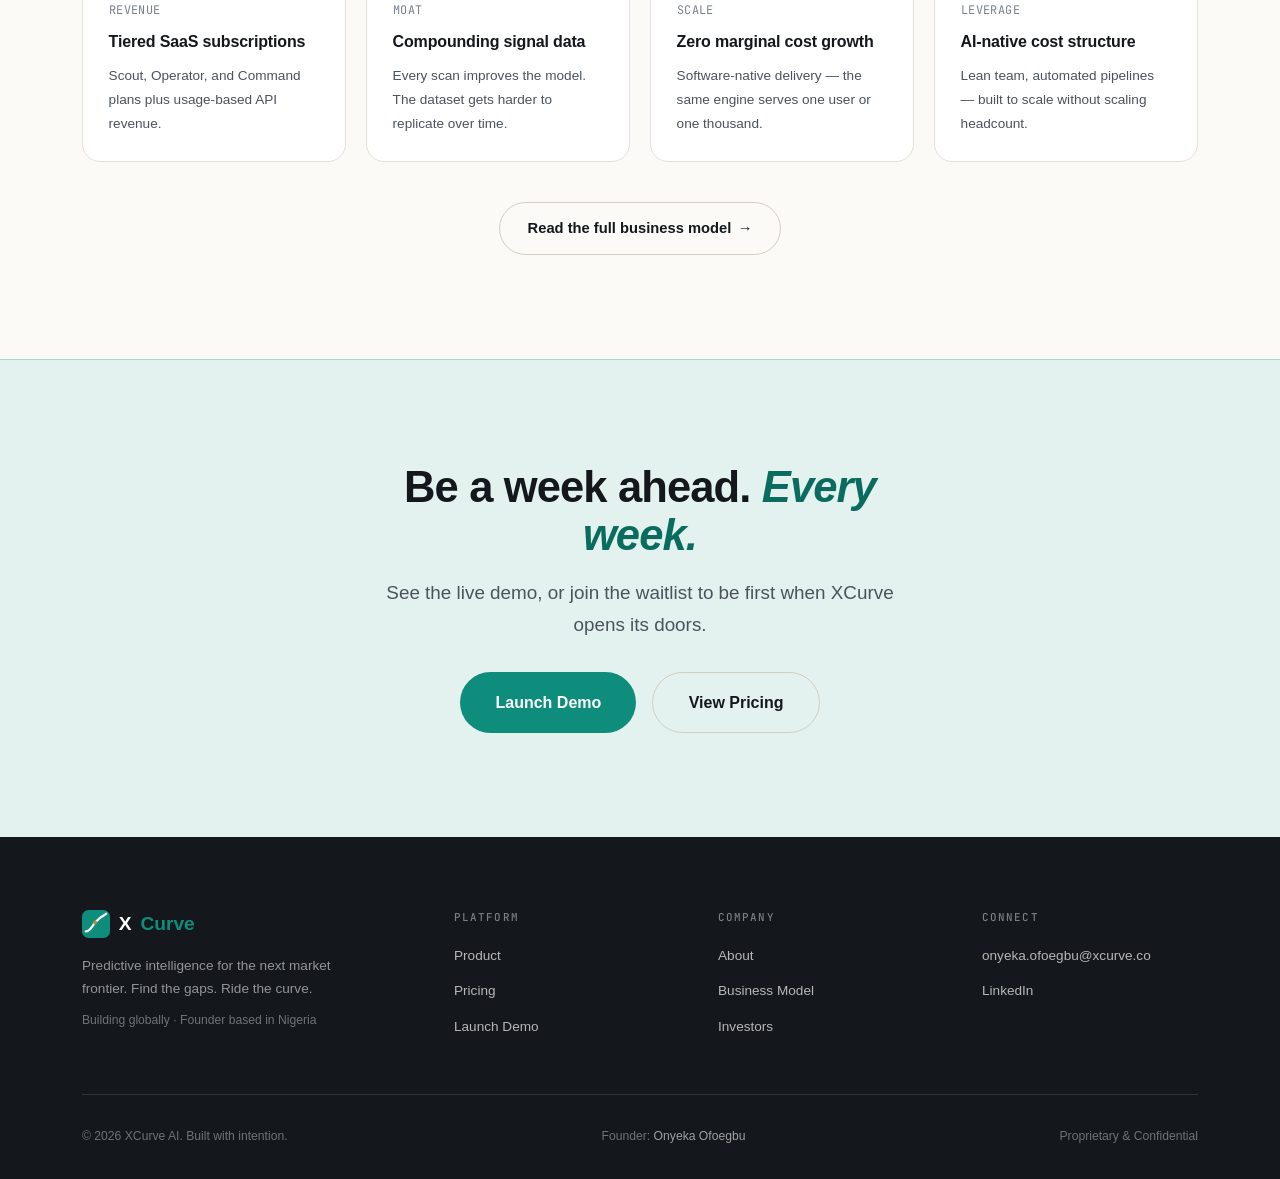
==== commit 06a390a1: "feat : update web" ====
--- a/index.html
+++ b/index.html
@@ -1,347 +1,297 @@
 <!DOCTYPE html>
 <html lang="en">
-
 <head>
-  <meta charset="UTF-8" />
-  <meta name="viewport" content="width=device-width, initial-scale=1.0" />
-  <title>XCurve AI — Predictive Intelligence for the Next Market Frontier</title>
-  <meta name="description"
-    content="XCurve AI is an anticipation engine that identifies unsaturated market opportunities before they go mainstream. See the curve before it bends." />
-  <meta property="og:title" content="XCurve AI — Predictive Intelligence for the Next Market Frontier" />
-  <meta property="og:description"
-    content="Find the gaps. Ride the curve. XCurve AI surfaces where high demand meets zero competition — before anyone else." />
-  <meta property="og:type" content="website" />
-  <meta name="theme-color" content="#0E8C7C" />
-  <link rel="icon" type="image/svg+xml"
-    href="data:image/svg+xml,<svg xmlns='http://www.w3.org/2000/svg' viewBox='0 0 32 32'><rect width='32' height='32' rx='7' fill='%23FBFAF7'/><path d='M4 24C10 24 12 18 16 14 20 10 22 9 28 5' fill='none' stroke='%230E8C7C' stroke-width='3' stroke-linecap='round'/><circle cx='16' cy='14' r='2.5' fill='%23B8893B'/></svg>" />
-  <link rel="preconnect" href="https://api.fontshare.com" crossorigin />
-  <link rel="preconnect" href="https://fonts.googleapis.com" crossorigin />
-  <link rel="stylesheet" href="./xcurve.css" />
+<meta charset="UTF-8" />
+<meta name="viewport" content="width=device-width, initial-scale=1.0" />
+<title>XCurve AI — Predictive Intelligence for the Next Market Frontier</title>
+<meta name="description" content="XCurve AI is an anticipation engine that identifies unsaturated market opportunities before they go mainstream. See the curve before it bends." />
+<meta property="og:title" content="XCurve AI — Predictive Intelligence for the Next Market Frontier" />
+<meta property="og:description" content="Find the gaps. Ride the curve. XCurve AI surfaces where high demand meets zero competition — before anyone else." />
+<meta property="og:type" content="website" />
+<meta name="theme-color" content="#0E8C7C" />
+<link rel="icon" type="image/svg+xml" href="data:image/svg+xml,<svg xmlns='http://www.w3.org/2000/svg' viewBox='0 0 32 32'><rect width='32' height='32' rx='7' fill='%23FBFAF7'/><path d='M4 24C10 24 12 18 16 14 20 10 22 9 28 5' fill='none' stroke='%230E8C7C' stroke-width='3' stroke-linecap='round'/><circle cx='16' cy='14' r='2.5' fill='%23B8893B'/></svg>" />
+<link rel="preconnect" href="https://api.fontshare.com" crossorigin />
+<link rel="preconnect" href="https://fonts.googleapis.com" crossorigin />
+<link rel="stylesheet" href="./xcurve.css" />
 </head>
-
 <body>
 
-  <!-- ╔══════════════════════════════════════════════════════════╗ -->
-  <!-- ║  NAV                                                     ║ -->
-  <!-- ╚══════════════════════════════════════════════════════════╝ -->
-  <nav id="nav">
-    <a href="index.html" class="nav__logo">
-      <svg width="30" height="30" viewBox="0 0 30 30" fill="none">
-        <rect width="30" height="30" rx="7" fill="#14181D" />
-        <path d="M4 23C9 23 11 17 14 13.5 17 10 19 8 26 4" stroke="#0E8C7C" stroke-width="2.4" stroke-linecap="round"
-          fill="none" />
-        <circle cx="14" cy="13.5" r="2.2" fill="#B8893B" />
+<!-- ╔══════════════════════════════════════════════════════════╗ -->
+<!-- ║  NAV                                                     ║ -->
+<!-- ╚══════════════════════════════════════════════════════════╝ -->
+<nav id="nav">
+  <a href="index.html" class="nav__logo">
+    <svg width="30" height="30" viewBox="0 0 30 30" fill="none">
+      <rect width="30" height="30" rx="7" fill="#14181D"/>
+      <path d="M4 23C9 23 11 17 14 13.5 17 10 19 8 26 4" stroke="#0E8C7C" stroke-width="2.4" stroke-linecap="round" fill="none"/>
+      <circle cx="14" cy="13.5" r="2.2" fill="#B8893B"/>
+    </svg>
+    <span>X<em>Curve</em></span>
+  </a>
+  <ul class="nav__links" id="nav-links">
+    <li><a href="product.html">Product</a></li>
+    <li><a href="company.html">Company</a></li>
+    <li><a href="investors.html">Investors</a></li>
+    <li><a href="pricing.html">Pricing</a></li>
+    <li><a href="demo.html" class="nav__cta">Launch Demo</a></li>
+  </ul>
+  <button class="nav__burger" id="nav-burger" aria-label="Toggle menu"><span></span><span></span><span></span></button>
+</nav>
+
+<!-- ╔══════════════════════════════════════════════════════════╗ -->
+<!-- ║  HERO — full viewport                                    ║ -->
+<!-- ╚══════════════════════════════════════════════════════════╝ -->
+<section style="min-height:100svh; display:flex; align-items:center; position:relative; overflow:hidden; padding:calc(var(--nav-h) + 2rem) 0 3rem;">
+
+  <!-- ambient curve field background -->
+  <svg class="curve-divider curve-animated" viewBox="0 0 1440 900" preserveAspectRatio="xMidYMid slice" style="position:absolute; inset:0; width:100%; height:100%; opacity:.5;" aria-hidden="true">
+    <path d="M-50,650 C 250,650 350,500 500,420 C 650,340 750,200 1000,150 C 1200,110 1350,90 1500,60" fill="none" stroke="#0E8C7C" stroke-width="1.4" opacity=".22" style="--dash-len:2200;"/>
+    <path d="M-50,750 C 250,760 380,600 550,520 C 720,440 820,300 1050,260 C 1250,225 1380,210 1500,180" fill="none" stroke="#0E8C7C" stroke-width="1" opacity=".14" style="--dash-len:2200; animation-delay:.6s;"/>
+    <path d="M-50,560 C 200,520 320,420 460,380 C 640,330 780,260 980,250 C 1180,242 1350,260 1500,300" fill="none" stroke="#B8893B" stroke-width="1" opacity=".16" style="--dash-len:2200; animation-delay:.9s;"/>
+  </svg>
+
+  <div class="wrap g-2-uneven hero-enter" style="position:relative; z-index:2; gap:3rem; align-items:center;">
+
+    <div>
+      <div class="eyebrow hero-enter__item" style="--d:0s;"><span class="pulse-dot" style="width:6px;height:6px;border-radius:50%;background:var(--teal);display:inline-block;"></span>Predictive Intelligence Platform</div>
+      <h1 class="h-display hero-enter__item" style="--d:.08s;">Data ends here.<br><span class="italic" style="color:var(--teal-deep);">Foresight</span> begins.</h1>
+      <p class="lede hero-enter__item" style="--d:.16s; margin-top:1.5rem;">
+        XCurve AI is not a reporting tool — it's an anticipation engine. We surface
+        the inflection points of tomorrow: where explosive consumer demand meets
+        near-zero competition, weeks before it's obvious to anyone else.
+      </p>
+      <div class="hero-enter__item" style="--d:.24s; display:flex; gap:1rem; margin-top:2.3rem; flex-wrap:wrap;">
+        <a href="demo.html" class="btn btn--teal btn--lg">
+          <svg width="15" height="15" viewBox="0 0 24 24" fill="none" stroke="currentColor" stroke-width="2.5"><path d="M13 2L3 14h9l-1 8 10-12h-9l1-8z"/></svg>
+          Launch Demo
+        </a>
+        <a href="investors.html" class="btn btn--ghost btn--lg">For Investors</a>
+      </div>
+
+      <div class="hero-enter__item" style="--d:.32s; display:flex; gap:2.6rem; margin-top:3.5rem; padding-top:2rem; border-top:1px solid var(--line); flex-wrap:wrap;">
+        <div class="stat-block">
+          <span class="val" data-count="48" data-suffix="h">0h</span>
+          <span class="lbl">Ahead of the market</span>
+        </div>
+        <div class="stat-block">
+          <span class="val" data-count="12" data-suffix="+">0+</span>
+          <span class="lbl">Signal source layers</span>
+        </div>
+        <div class="stat-block">
+          <span class="val" data-count="92" data-suffix="/100">0</span>
+          <span class="lbl">Curve-Fidelity Score™</span>
+        </div>
+      </div>
+      <p class="fine hero-enter__item" style="--d:.38s; margin-top:.9rem;">Illustrative figures — performance metrics will be published transparently at launch.</p>
+    </div>
+
+    <!-- signature curve instrument -->
+    <div class="card hero-enter__item" style="--d:.3s; padding:1.75rem; background:var(--card);">
+      <div style="display:flex; justify-content:space-between; align-items:center; margin-bottom:1rem;">
+        <span class="fine" style="text-transform:uppercase;">◉ Live Curve Preview</span>
+        <span class="tag">XCurve Zone™</span>
+      </div>
+      <svg class="curve-animated" viewBox="0 0 460 280" style="width:100%; height:auto;" aria-hidden="true">
+        <line x1="40" y1="20" x2="40" y2="240" stroke="#E4E1D8" stroke-width="1"/>
+        <line x1="40" y1="240" x2="440" y2="240" stroke="#E4E1D8" stroke-width="1"/>
+        <path d="M40,210 C 90,200 130,160 180,130 C 230,100 280,60 340,42 C 380,30 410,24 440,20" fill="none" stroke="#0E8C7C" stroke-width="2.5" stroke-linecap="round" style="--dash-len:620; animation-delay:.5s;"/>
+        <path d="M40,230 C 100,225 160,180 220,160 C 280,140 330,150 380,170 C 405,180 425,190 440,196" fill="none" stroke="#B8893B" stroke-width="1.6" stroke-dasharray="5 5" stroke-linecap="round"/>
+        <circle cx="440" cy="20" r="4.5" fill="#0E8C7C" class="pulse-dot-svg"/>
+        <circle cx="440" cy="196" r="4" fill="#B8893B"/>
+        <text x="46" y="36" font-family="Satoshi" font-size="9" fill="#8A92A0">DEMAND</text>
+        <text x="350" y="234" font-family="Satoshi" font-size="9" fill="#8A92A0">TIME →</text>
       </svg>
-      <span>X<em>Curve</em></span>
-    </a>
-    <ul class="nav__links" id="nav-links">
-      <li><a href="product.html">Product</a></li>
-      <li><a href="company.html">Company</a></li>
-      <li><a href="investors.html">Investors</a></li>
-      <li><a href="pricing.html">Pricing</a></li>
-      <li><a href="demo.html" class="nav__cta">Launch Demo</a></li>
-    </ul>
-    <button class="nav__burger" id="nav-burger"
-      aria-label="Toggle menu"><span></span><span></span><span></span></button>
-  </nav>
-
-  <!-- ╔══════════════════════════════════════════════════════════╗ -->
-  <!-- ║  HERO — full viewport                                    ║ -->
-  <!-- ╚══════════════════════════════════════════════════════════╝ -->
-  <section
-    style="min-height:100svh; display:flex; align-items:center; position:relative; overflow:hidden; padding:calc(var(--nav-h) + 2rem) 0 3rem;">
-
-    <!-- ambient curve field background -->
-    <svg class="curve-divider curve-animated" viewBox="0 0 1440 900" preserveAspectRatio="xMidYMid slice"
-      style="position:absolute; inset:0; width:100%; height:100%; opacity:.5;" aria-hidden="true">
-      <path d="M-50,650 C 250,650 350,500 500,420 C 650,340 750,200 1000,150 C 1200,110 1350,90 1500,60" fill="none"
-        stroke="#0E8C7C" stroke-width="1.4" opacity=".22" style="--dash-len:2200;" />
-      <path d="M-50,750 C 250,760 380,600 550,520 C 720,440 820,300 1050,260 C 1250,225 1380,210 1500,180" fill="none"
-        stroke="#0E8C7C" stroke-width="1" opacity=".14" style="--dash-len:2200; animation-delay:.6s;" />
-      <path d="M-50,560 C 200,520 320,420 460,380 C 640,330 780,260 980,250 C 1180,242 1350,260 1500,300" fill="none"
-        stroke="#B8893B" stroke-width="1" opacity=".16" style="--dash-len:2200; animation-delay:.9s;" />
-    </svg>
-
-    <div class="wrap g-2-uneven hero-enter" style="position:relative; z-index:2; gap:3rem; align-items:center;">
-
+      <div style="display:flex; gap:1.2rem; margin-top:.8rem; flex-wrap:wrap;">
+        <span class="fine"><span style="color:var(--teal);">●</span> Structural Shift</span>
+        <span class="fine"><span style="color:var(--gold);">●</span> Flash Fad</span>
+      </div>
+    </div>
+  </div>
+</section>
+
+<!-- ╔══════════════════════════════════════════════════════════╗ -->
+<!-- ║  PROBLEM STRIP                                           ║ -->
+<!-- ╚══════════════════════════════════════════════════════════╝ -->
+<section class="section-pad" style="background:var(--paper-dim); border-top:1px solid var(--line); border-bottom:1px solid var(--line);">
+  <div class="wrap">
+    <p class="eyebrow eyebrow--center" style="justify-content:center;">The Problem</p>
+    <h2 class="h-section reveal" style="text-align:center; max-width:740px; margin-left:auto; margin-right:auto;">Everyone sees the same data. <span class="italic txt-gold">Nobody sees first.</span></h2>
+    <p class="lede reveal" style="text-align:center; margin:0 auto 3rem;">Most analytics platforms summarize the past. By the time a trend surfaces on a dashboard, thousands of competitors have already moved.</p>
+
+    <div class="g-3" style="gap:1.25rem;">
+      <div class="card reveal" style="padding:1.8rem;">
+        <div class="tag" style="background:var(--red-tint); color:var(--red); margin-bottom:1rem;">Reactive</div>
+        <h3 class="h-sub" style="font-size:1.1rem;">Dashboards show history</h3>
+        <p class="body-text" style="font-size:.92rem;">By the time something appears on a chart, the window to act on it has already closed.</p>
+      </div>
+      <div class="card reveal" style="padding:1.8rem;">
+        <div class="tag tag--gold" style="margin-bottom:1rem;">Misleading</div>
+        <h3 class="h-sub" style="font-size:1.1rem;">Fads fool operators</h3>
+        <p class="body-text" style="font-size:.92rem;">Viral moments lure capital into trends that collapse in weeks, burning time and budget.</p>
+      </div>
+      <div class="card reveal" style="padding:1.8rem; border-color:var(--teal-line);">
+        <div class="tag" style="margin-bottom:1rem;">XCurve</div>
+        <h3 class="h-sub" style="font-size:1.1rem;">We solve both</h3>
+        <p class="body-text" style="font-size:.92rem;">Predictive signals separate durable trends from noise — surfaced weeks before saturation.</p>
+      </div>
+    </div>
+  </div>
+</section>
+
+<!-- ╔══════════════════════════════════════════════════════════╗ -->
+<!-- ║  HOW IT WORKS (real sequence — numbers justified)        ║ -->
+<!-- ╚══════════════════════════════════════════════════════════╝ -->
+<section class="section-pad">
+  <div class="wrap">
+    <div class="g-2" style="gap:3rem; align-items:end; margin-bottom:3.5rem;">
       <div>
-        <div class="eyebrow hero-enter__item" style="--d:0s;"><span class="pulse-dot"
-            style="width:6px;height:6px;border-radius:50%;background:var(--teal);display:inline-block;"></span>Predictive
-          Intelligence Platform</div>
-        <h1 class="h-display hero-enter__item" style="--d:.08s;">Data ends here.<br><span class="italic"
-            style="color:var(--teal-deep);">Foresight</span> begins.</h1>
-        <p class="lede hero-enter__item" style="--d:.16s; margin-top:1.5rem;">
-          XCurve AI is not a reporting tool — it's an anticipation engine. We surface
-          the inflection points of tomorrow: where explosive consumer demand meets
-          near-zero competition, weeks before it's obvious to anyone else.
-        </p>
-        <div class="hero-enter__item" style="--d:.24s; display:flex; gap:1rem; margin-top:2.3rem; flex-wrap:wrap;">
-          <a href="demo.html" class="btn btn--teal btn--lg">
-            <svg width="15" height="15" viewBox="0 0 24 24" fill="none" stroke="currentColor" stroke-width="2.5">
-              <path d="M13 2L3 14h9l-1 8 10-12h-9l1-8z" />
-            </svg>
-            Launch Demo
-          </a>
-          <a href="investors.html" class="btn btn--ghost btn--lg">For Investors</a>
-        </div>
-
-        <div class="hero-enter__item"
-          style="--d:.32s; display:flex; gap:2.6rem; margin-top:3.5rem; padding-top:2rem; border-top:1px solid var(--line); flex-wrap:wrap;">
-          <div class="stat-block">
-            <span class="val" data-count="48" data-suffix="h">0h</span>
-            <span class="lbl">Ahead of the market</span>
-          </div>
-          <div class="stat-block">
-            <span class="val" data-count="12" data-suffix="+">0+</span>
-            <span class="lbl">Signal source layers</span>
-          </div>
-          <div class="stat-block">
-            <span class="val" data-count="92" data-suffix="/100">0</span>
-            <span class="lbl">Curve-Fidelity Score™</span>
-          </div>
-        </div>
-        <p class="fine hero-enter__item" style="--d:.38s; margin-top:.9rem;">Illustrative figures — performance metrics
-          will be published transparently at launch.</p>
-      </div>
-
-      <!-- signature curve instrument -->
-      <div class="card hero-enter__item" style="--d:.3s; padding:1.75rem; background:var(--card);">
-        <div style="display:flex; justify-content:space-between; align-items:center; margin-bottom:1rem;">
-          <span class="fine" style="text-transform:uppercase;">◉ Live Curve Preview</span>
-          <span class="tag">XCurve Zone™</span>
-        </div>
-        <svg class="curve-animated" viewBox="0 0 460 280" style="width:100%; height:auto;" aria-hidden="true">
-          <line x1="40" y1="20" x2="40" y2="240" stroke="#E4E1D8" stroke-width="1" />
-          <line x1="40" y1="240" x2="440" y2="240" stroke="#E4E1D8" stroke-width="1" />
-          <path d="M40,210 C 90,200 130,160 180,130 C 230,100 280,60 340,42 C 380,30 410,24 440,20" fill="none"
-            stroke="#0E8C7C" stroke-width="2.5" stroke-linecap="round" style="--dash-len:620; animation-delay:.5s;" />
-          <path d="M40,230 C 100,225 160,180 220,160 C 280,140 330,150 380,170 C 405,180 425,190 440,196" fill="none"
-            stroke="#B8893B" stroke-width="1.6" stroke-dasharray="5 5" stroke-linecap="round" />
-          <circle cx="440" cy="20" r="4.5" fill="#0E8C7C" class="pulse-dot-svg" />
-          <circle cx="440" cy="196" r="4" fill="#B8893B" />
-          <text x="46" y="36" font-family="Satoshi" font-size="9" fill="#8A92A0">DEMAND</text>
-          <text x="350" y="234" font-family="Satoshi" font-size="9" fill="#8A92A0">TIME →</text>
-        </svg>
-        <div style="display:flex; gap:1.2rem; margin-top:.8rem; flex-wrap:wrap;">
-          <span class="fine"><span style="color:var(--teal);">●</span> Structural Shift</span>
-          <span class="fine"><span style="color:var(--gold);">●</span> Flash Fad</span>
-        </div>
-      </div>
-    </div>
-  </section>
-
-  <!-- ╔══════════════════════════════════════════════════════════╗ -->
-  <!-- ║  PROBLEM STRIP                                           ║ -->
-  <!-- ╚══════════════════════════════════════════════════════════╝ -->
-  <section class="section-pad"
-    style="background:var(--paper-dim); border-top:1px solid var(--line); border-bottom:1px solid var(--line);">
-    <div class="wrap">
-      <p class="eyebrow eyebrow--center" style="justify-content:center;">The Problem</p>
-      <h2 class="h-section reveal" style="text-align:center; max-width:740px; margin-left:auto; margin-right:auto;">
-        Everyone sees the same data. <span class="italic txt-gold">Nobody sees first.</span></h2>
-      <p class="lede reveal" style="text-align:center; margin:0 auto 3rem;">Most analytics platforms summarize the past.
-        By the time a trend surfaces on a dashboard, thousands of competitors have already moved.</p>
-
-      <div class="g-3" style="gap:1.25rem;">
-        <div class="card reveal" style="padding:1.8rem;">
-          <div class="tag" style="background:var(--red-tint); color:var(--red); margin-bottom:1rem;">Reactive</div>
-          <h3 class="h-sub" style="font-size:1.1rem;">Dashboards show history</h3>
-          <p class="body-text" style="font-size:.92rem;">By the time something appears on a chart, the window to act on
-            it has already closed.</p>
-        </div>
-        <div class="card reveal" style="padding:1.8rem;">
-          <div class="tag tag--gold" style="margin-bottom:1rem;">Misleading</div>
-          <h3 class="h-sub" style="font-size:1.1rem;">Fads fool operators</h3>
-          <p class="body-text" style="font-size:.92rem;">Viral moments lure capital into trends that collapse in weeks,
-            burning time and budget.</p>
-        </div>
-        <div class="card reveal" style="padding:1.8rem; border-color:var(--teal-line);">
-          <div class="tag" style="margin-bottom:1rem;">XCurve</div>
-          <h3 class="h-sub" style="font-size:1.1rem;">We solve both</h3>
-          <p class="body-text" style="font-size:.92rem;">Predictive signals separate durable trends from noise —
-            surfaced weeks before saturation.</p>
-        </div>
-      </div>
-    </div>
-  </section>
-
-  <!-- ╔══════════════════════════════════════════════════════════╗ -->
-  <!-- ║  HOW IT WORKS (real sequence — numbers justified)        ║ -->
-  <!-- ╚══════════════════════════════════════════════════════════╝ -->
-  <section class="section-pad">
-    <div class="wrap">
-      <div class="g-2" style="gap:3rem; align-items:end; margin-bottom:3.5rem;">
-        <div>
-          <p class="eyebrow">The Engine</p>
-          <h2 class="h-section reveal">From raw signal to actionable intelligence</h2>
-        </div>
-        <p class="lede reveal">Four sequential layers — each step depends on the last — turning noisy, cross-platform
-          chatter into a single confidence score.</p>
-      </div>
-
-      <div class="g-4" style="gap:1.5rem;">
-        <div class="reveal step-card" style="border-top:2px solid var(--teal); padding-top:1.2rem;">
-          <span class="fine">01 — INGESTION</span>
-          <h3 class="h-sub" style="font-size:1.05rem; margin-top:.5rem;">Nodal Ingestion</h3>
-          <p class="body-text" style="font-size:.88rem;">Tracks a concept from niche forums to visual platforms to
-            retail intent.</p>
-        </div>
-        <div class="reveal step-card" style="border-top:2px solid var(--teal); padding-top:1.2rem;">
-          <span class="fine">02 — FILTRATION</span>
-          <h3 class="h-sub" style="font-size:1.05rem; margin-top:.5rem;">Noise Filtration</h3>
-          <p class="body-text" style="font-size:.88rem;">AI separates Flash Fads from Structural Shifts worth betting
-            on.</p>
-        </div>
-        <div class="reveal step-card" style="border-top:2px solid var(--teal); padding-top:1.2rem;">
-          <span class="fine">03 — MODELING</span>
-          <h3 class="h-sub" style="font-size:1.05rem; margin-top:.5rem;">Predictive Modeling</h3>
-          <p class="body-text" style="font-size:.88rem;">Hybrid forecasting produces a Curve-Fidelity Score™ for every
-            opportunity.</p>
-        </div>
-        <div class="reveal step-card" style="border-top:2px solid var(--gold); padding-top:1.2rem;">
-          <span class="fine" style="color:var(--gold-deep);">04 — DELIVERY</span>
-          <h3 class="h-sub" style="font-size:1.05rem; margin-top:.5rem;">Strategic Brief</h3>
-          <p class="body-text" style="font-size:.88rem;">A timed, specific, ready-to-execute roadmap — not just a graph.
-          </p>
-        </div>
-      </div>
-      <div style="margin-top:2.5rem;">
-        <a href="product.html" class="btn btn--ghost link-arrow">See the full product <span>→</span></a>
-      </div>
-    </div>
-  </section>
-
-  <!-- ╔══════════════════════════════════════════════════════════╗ -->
-  <!-- ║  USE CASE — human photography                            ║ -->
-  <!-- ╚══════════════════════════════════════════════════════════╝ -->
-  <section class="section-pad" style="background:var(--ink); color:var(--paper);">
-    <div class="wrap g-2" style="gap:4rem; align-items:center;">
+        <p class="eyebrow">The Engine</p>
+        <h2 class="h-section reveal">From raw signal to actionable intelligence</h2>
+      </div>
+      <p class="lede reveal">Four sequential layers — each step depends on the last — turning noisy, cross-platform chatter into a single confidence score.</p>
+    </div>
+
+    <div class="g-4" style="gap:1.5rem;">
+      <div class="reveal step-card" style="border-top:2px solid var(--teal); padding-top:1.2rem;">
+        <span class="fine">01 — INGESTION</span>
+        <h3 class="h-sub" style="font-size:1.05rem; margin-top:.5rem;">Nodal Ingestion</h3>
+        <p class="body-text" style="font-size:.88rem;">Tracks a concept from niche forums to visual platforms to retail intent.</p>
+      </div>
+      <div class="reveal step-card" style="border-top:2px solid var(--teal); padding-top:1.2rem;">
+        <span class="fine">02 — FILTRATION</span>
+        <h3 class="h-sub" style="font-size:1.05rem; margin-top:.5rem;">Noise Filtration</h3>
+        <p class="body-text" style="font-size:.88rem;">AI separates Flash Fads from Structural Shifts worth betting on.</p>
+      </div>
+      <div class="reveal step-card" style="border-top:2px solid var(--teal); padding-top:1.2rem;">
+        <span class="fine">03 — MODELING</span>
+        <h3 class="h-sub" style="font-size:1.05rem; margin-top:.5rem;">Predictive Modeling</h3>
+        <p class="body-text" style="font-size:.88rem;">Hybrid forecasting produces a Curve-Fidelity Score™ for every opportunity.</p>
+      </div>
+      <div class="reveal step-card" style="border-top:2px solid var(--gold); padding-top:1.2rem;">
+        <span class="fine" style="color:var(--gold-deep);">04 — DELIVERY</span>
+        <h3 class="h-sub" style="font-size:1.05rem; margin-top:.5rem;">Strategic Brief</h3>
+        <p class="body-text" style="font-size:.88rem;">A timed, specific, ready-to-execute roadmap — not just a graph.</p>
+      </div>
+    </div>
+    <div style="margin-top:2.5rem;">
+      <a href="product.html" class="btn btn--ghost link-arrow">See the full product <span>→</span></a>
+    </div>
+  </div>
+</section>
+
+<!-- ╔══════════════════════════════════════════════════════════╗ -->
+<!-- ║  USE CASE — human photography                            ║ -->
+<!-- ╚══════════════════════════════════════════════════════════╝ -->
+<section class="section-pad" style="background:var(--ink); color:var(--paper);">
+  <div class="wrap g-2" style="gap:4rem; align-items:center;">
+    <div>
+      <p class="eyebrow" style="color:var(--teal);">Built for whoever moves markets</p>
+      <h2 class="h-section reveal" style="color:#fff;">From solo operators to enterprise teams</h2>
+      <p class="lede reveal" style="color:rgba(251,250,247,.65);">E-commerce founders deciding what to source next. Content creators choosing their next niche. Marketing teams planning a roadmap. XCurve scales with you.</p>
+      <a href="product.html#usecases" class="btn btn--teal" style="margin-top:1.5rem;">Explore use cases</a>
+    </div>
+    <div class="reveal img-frame" style="border-radius:var(--r4); overflow:hidden; aspect-ratio:4/3;">
+      <img src="https://images.unsplash.com/photo-1758873268745-dd2cf0d677b5?w=900&q=80&auto=format&fit=crop" alt="Team reviewing market data together" style="width:100%; height:100%; object-fit:cover;" loading="lazy"/>
+    </div>
+  </div>
+</section>
+
+<!-- ╔══════════════════════════════════════════════════════════╗ -->
+<!-- ║  BUSINESS MODEL TEASER                                   ║ -->
+<!-- ╚══════════════════════════════════════════════════════════╝ -->
+<section class="section-pad">
+  <div class="wrap">
+    <p class="eyebrow eyebrow--center" style="justify-content:center;">The Business</p>
+    <h2 class="h-section reveal" style="text-align:center; max-width:680px; margin:0 auto 3rem;">A digital-native model built to compound</h2>
+
+    <div class="g-4" style="gap:1.25rem;">
+      <div class="card reveal" style="padding:1.6rem;">
+        <span class="fine">REVENUE</span>
+        <h3 class="h-sub" style="font-size:1rem; margin-top:.5rem;">Tiered SaaS subscriptions</h3>
+        <p class="body-text" style="font-size:.85rem;">Scout, Operator, and Command plans plus usage-based API revenue.</p>
+      </div>
+      <div class="card reveal" style="padding:1.6rem;">
+        <span class="fine">MOAT</span>
+        <h3 class="h-sub" style="font-size:1rem; margin-top:.5rem;">Compounding signal data</h3>
+        <p class="body-text" style="font-size:.85rem;">Every scan improves the model. The dataset gets harder to replicate over time.</p>
+      </div>
+      <div class="card reveal" style="padding:1.6rem;">
+        <span class="fine">SCALE</span>
+        <h3 class="h-sub" style="font-size:1rem; margin-top:.5rem;">Zero marginal cost growth</h3>
+        <p class="body-text" style="font-size:.85rem;">Software-native delivery — the same engine serves one user or one thousand.</p>
+      </div>
+      <div class="card reveal" style="padding:1.6rem;">
+        <span class="fine">LEVERAGE</span>
+        <h3 class="h-sub" style="font-size:1rem; margin-top:.5rem;">AI-native cost structure</h3>
+        <p class="body-text" style="font-size:.85rem;">Lean team, automated pipelines — built to scale without scaling headcount.</p>
+      </div>
+    </div>
+    <div style="margin-top:2.5rem; text-align:center;">
+      <a href="company.html#business-model" class="btn btn--ghost link-arrow">Read the full business model <span>→</span></a>
+    </div>
+  </div>
+</section>
+
+<!-- ╔══════════════════════════════════════════════════════════╗ -->
+<!-- ║  FINAL CTA                                               ║ -->
+<!-- ╚══════════════════════════════════════════════════════════╝ -->
+<section class="section-pad" style="background:var(--teal-tint); border-top:1px solid var(--teal-line);">
+  <div class="wrap" style="text-align:center; max-width:620px; margin:0 auto;">
+    <h2 class="h-section reveal">Be a week ahead. <span class="italic txt-teal">Every week.</span></h2>
+    <p class="lede reveal" style="margin:0 auto 2rem; text-align:center;">See the live demo, or join the waitlist to be first when XCurve opens its doors.</p>
+    <div style="display:flex; gap:1rem; justify-content:center; flex-wrap:wrap;">
+      <a href="demo.html" class="btn btn--teal btn--lg">Launch Demo</a>
+      <a href="pricing.html" class="btn btn--ghost btn--lg">View Pricing</a>
+    </div>
+  </div>
+</section>
+
+<!-- ╔══════════════════════════════════════════════════════════╗ -->
+<!-- ║  FOOTER                                                  ║ -->
+<!-- ╚══════════════════════════════════════════════════════════╝ -->
+<footer>
+  <div class="wrap">
+    <div class="footer-grid">
       <div>
-        <p class="eyebrow" style="color:var(--teal);">Built for whoever moves markets</p>
-        <h2 class="h-section reveal" style="color:#fff;">From solo operators to enterprise teams</h2>
-        <p class="lede reveal" style="color:rgba(251,250,247,.65);">E-commerce founders deciding what to source next.
-          Content creators choosing their next niche. Marketing teams planning a roadmap. XCurve scales with you.</p>
-        <a href="product.html#usecases" class="btn btn--teal" style="margin-top:1.5rem;">Explore use cases</a>
-      </div>
-      <div class="reveal img-frame" style="border-radius:var(--r4); overflow:hidden; aspect-ratio:4/3;">
-        <img src="https://images.unsplash.com/photo-1758873268745-dd2cf0d677b5?w=900&q=80&auto=format&fit=crop"
-          alt="Team reviewing market data together" style="width:100%; height:100%; object-fit:cover;" loading="lazy" />
-      </div>
-    </div>
-  </section>
-
-  <!-- ╔══════════════════════════════════════════════════════════╗ -->
-  <!-- ║  BUSINESS MODEL TEASER                                   ║ -->
-  <!-- ╚══════════════════════════════════════════════════════════╝ -->
-  <section class="section-pad">
-    <div class="wrap">
-      <p class="eyebrow eyebrow--center" style="justify-content:center;">The Business</p>
-      <h2 class="h-section reveal" style="text-align:center; max-width:680px; margin:0 auto 3rem;">A digital-native
-        model built to compound</h2>
-
-      <div class="g-4" style="gap:1.25rem;">
-        <div class="card reveal" style="padding:1.6rem;">
-          <span class="fine">REVENUE</span>
-          <h3 class="h-sub" style="font-size:1rem; margin-top:.5rem;">Tiered SaaS subscriptions</h3>
-          <p class="body-text" style="font-size:.85rem;">Scout, Operator, and Command plans plus usage-based API
-            revenue.</p>
-        </div>
-        <div class="card reveal" style="padding:1.6rem;">
-          <span class="fine">MOAT</span>
-          <h3 class="h-sub" style="font-size:1rem; margin-top:.5rem;">Compounding signal data</h3>
-          <p class="body-text" style="font-size:.85rem;">Every scan improves the model. The dataset gets harder to
-            replicate over time.</p>
-        </div>
-        <div class="card reveal" style="padding:1.6rem;">
-          <span class="fine">SCALE</span>
-          <h3 class="h-sub" style="font-size:1rem; margin-top:.5rem;">Zero marginal cost growth</h3>
-          <p class="body-text" style="font-size:.85rem;">Software-native delivery — the same engine serves one user or
-            one thousand.</p>
-        </div>
-        <div class="card reveal" style="padding:1.6rem;">
-          <span class="fine">LEVERAGE</span>
-          <h3 class="h-sub" style="font-size:1rem; margin-top:.5rem;">AI-native cost structure</h3>
-          <p class="body-text" style="font-size:.85rem;">Lean team, automated pipelines — built to scale without scaling
-            headcount.</p>
-        </div>
-      </div>
-      <div style="margin-top:2.5rem; text-align:center;">
-        <a href="company.html#business-model" class="btn btn--ghost link-arrow">Read the full business model
-          <span>→</span></a>
-      </div>
-    </div>
-  </section>
-
-  <!-- ╔══════════════════════════════════════════════════════════╗ -->
-  <!-- ║  FINAL CTA                                               ║ -->
-  <!-- ╚══════════════════════════════════════════════════════════╝ -->
-  <section class="section-pad" style="background:var(--teal-tint); border-top:1px solid var(--teal-line);">
-    <div class="wrap" style="text-align:center; max-width:620px; margin:0 auto;">
-      <h2 class="h-section reveal">Be a week ahead. <span class="italic txt-teal">Every week.</span></h2>
-      <p class="lede reveal" style="margin:0 auto 2rem; text-align:center;">See the live demo, or join the waitlist to
-        be first when XCurve opens its doors.</p>
-      <div style="display:flex; gap:1rem; justify-content:center; flex-wrap:wrap;">
-        <a href="demo.html" class="btn btn--teal btn--lg">Launch Demo</a>
-        <a href="pricing.html" class="btn btn--ghost btn--lg">View Pricing</a>
-      </div>
-    </div>
-  </section>
-
-  <!-- ╔══════════════════════════════════════════════════════════╗ -->
-  <!-- ║  FOOTER                                                  ║ -->
-  <!-- ╚══════════════════════════════════════════════════════════╝ -->
-  <footer>
-    <div class="wrap">
-      <div class="footer-grid">
-        <div>
-          <a href="index.html" class="footer-brand">
-            <svg width="28" height="28" viewBox="0 0 30 30" fill="none">
-              <rect width="30" height="30" rx="7" fill="#0E8C7C" />
-              <path d="M4 23C9 23 11 17 14 13.5 17 10 19 8 26 4" stroke="#FBFAF7" stroke-width="2.4"
-                stroke-linecap="round" fill="none" />
-              <circle cx="14" cy="13.5" r="2.2" fill="#B8893B" />
-            </svg>
-            X<em>Curve</em>
-          </a>
-          <p class="footer-desc">Predictive intelligence for the next market frontier. Find the gaps. Ride the curve.
-          </p>
-          <p class="footer-locale">Building globally · Founder based in Nigeria</p>
-        </div>
-        <div class="footer-col">
-          <h4>Platform</h4>
-          <ul>
-            <li><a href="product.html">Product</a></li>
-            <li><a href="pricing.html">Pricing</a></li>
-            <li><a href="demo.html">Launch Demo</a></li>
-          </ul>
-        </div>
-        <div class="footer-col">
-          <h4>Company</h4>
-          <ul>
-            <li><a href="company.html">About</a></li>
-            <li><a href="company.html#business-model">Business Model</a></li>
-            <li><a href="investors.html">Investors</a></li>
-          </ul>
-        </div>
-        <div class="footer-col">
-          <h4>Connect</h4>
-          <ul>
-            <li><a href="mailto:onyeka.ofoegbu@xcurve.co">onyeka.ofoegbu@xcurve.co</a></li>
-            <li><a href="https://www.linkedin.com/in/onyeka-ofoegbu-446b8630a/" target="_blank"
-                rel="noopener">LinkedIn</a></li>
-          </ul>
-        </div>
-      </div>
-      <div class="footer-bottom">
-        <p>© 2026 XCurve AI. Built with intention.</p>
-        <p>Founder: <a href="https://www.linkedin.com/in/onyeka-ofoegbu-446b8630a/" target="_blank"
-            rel="noopener">Onyeka Ofoegbu</a></p>
-        <p>Proprietary &amp; Confidential</p>
-      </div>
-    </div>
-  </footer>
-
-  <script src="./js/shared.js"></script>
+        <a href="index.html" class="footer-brand">
+          <svg width="28" height="28" viewBox="0 0 30 30" fill="none"><rect width="30" height="30" rx="7" fill="#0E8C7C"/><path d="M4 23C9 23 11 17 14 13.5 17 10 19 8 26 4" stroke="#FBFAF7" stroke-width="2.4" stroke-linecap="round" fill="none"/><circle cx="14" cy="13.5" r="2.2" fill="#B8893B"/></svg>
+          X<em>Curve</em>
+        </a>
+        <p class="footer-desc">Predictive intelligence for the next market frontier. Find the gaps. Ride the curve.</p>
+        <p class="footer-locale">Building globally · Founder based in Nigeria</p>
+      </div>
+      <div class="footer-col">
+        <h4>Platform</h4>
+        <ul>
+          <li><a href="product.html">Product</a></li>
+          <li><a href="pricing.html">Pricing</a></li>
+          <li><a href="demo.html">Launch Demo</a></li>
+        </ul>
+      </div>
+      <div class="footer-col">
+        <h4>Company</h4>
+        <ul>
+          <li><a href="company.html">About</a></li>
+          <li><a href="company.html#business-model">Business Model</a></li>
+          <li><a href="investors.html">Investors</a></li>
+        </ul>
+      </div>
+      <div class="footer-col">
+        <h4>Connect</h4>
+        <ul>
+          <li><a href="mailto:onyeka.ofoegbu@xcurve.co">onyeka.ofoegbu@xcurve.co</a></li>
+          <li><a href="https://www.linkedin.com/in/onyeka-ofoegbu-446b8630a/" target="_blank" rel="noopener">LinkedIn</a></li>
+        </ul>
+      </div>
+    </div>
+    <div class="footer-bottom">
+      <p>© 2026 XCurve AI. Built with intention.</p>
+      <p>Founder: <a href="https://www.linkedin.com/in/onyeka-ofoegbu-446b8630a/" target="_blank" rel="noopener">Onyeka Ofoegbu</a></p>
+      <p>Proprietary &amp; Confidential</p>
+    </div>
+  </div>
+</footer>
+
+<script src="./shared.js"></script>
 </body>
-
-</html>+</html>
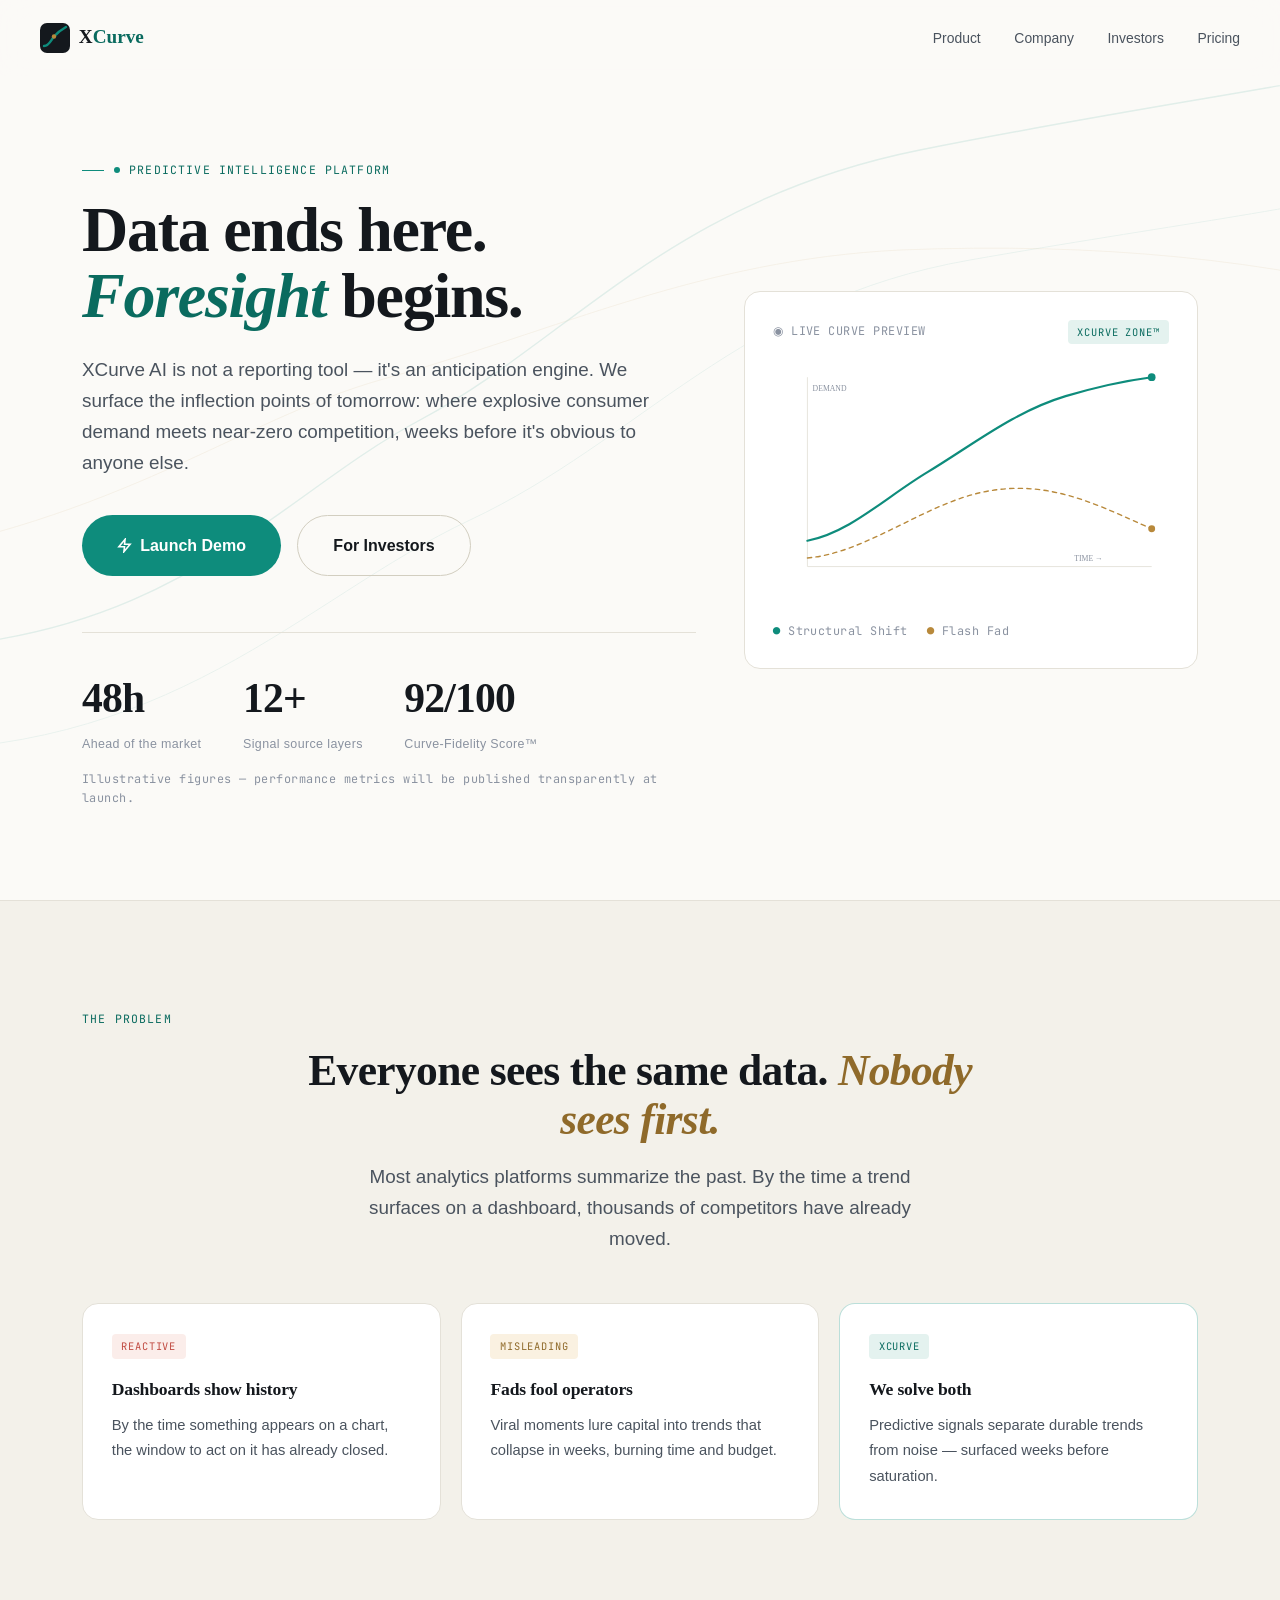
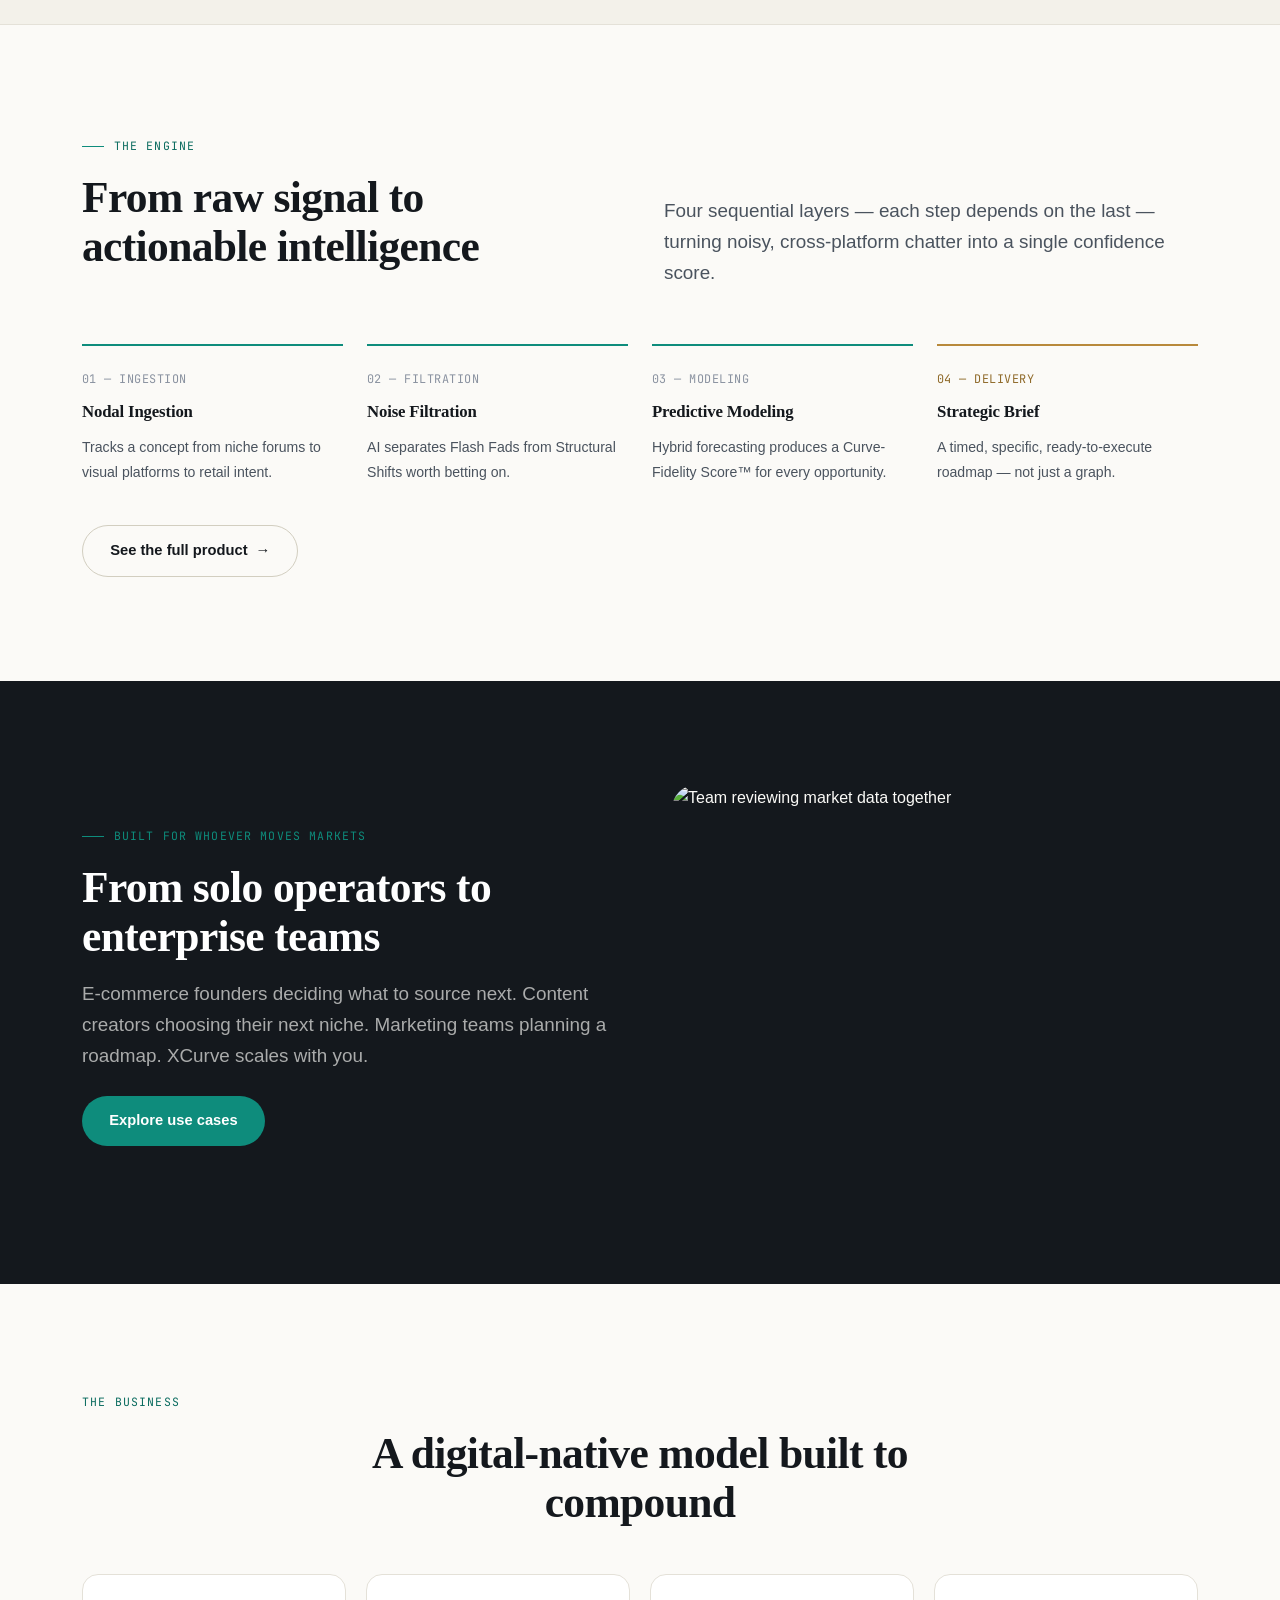
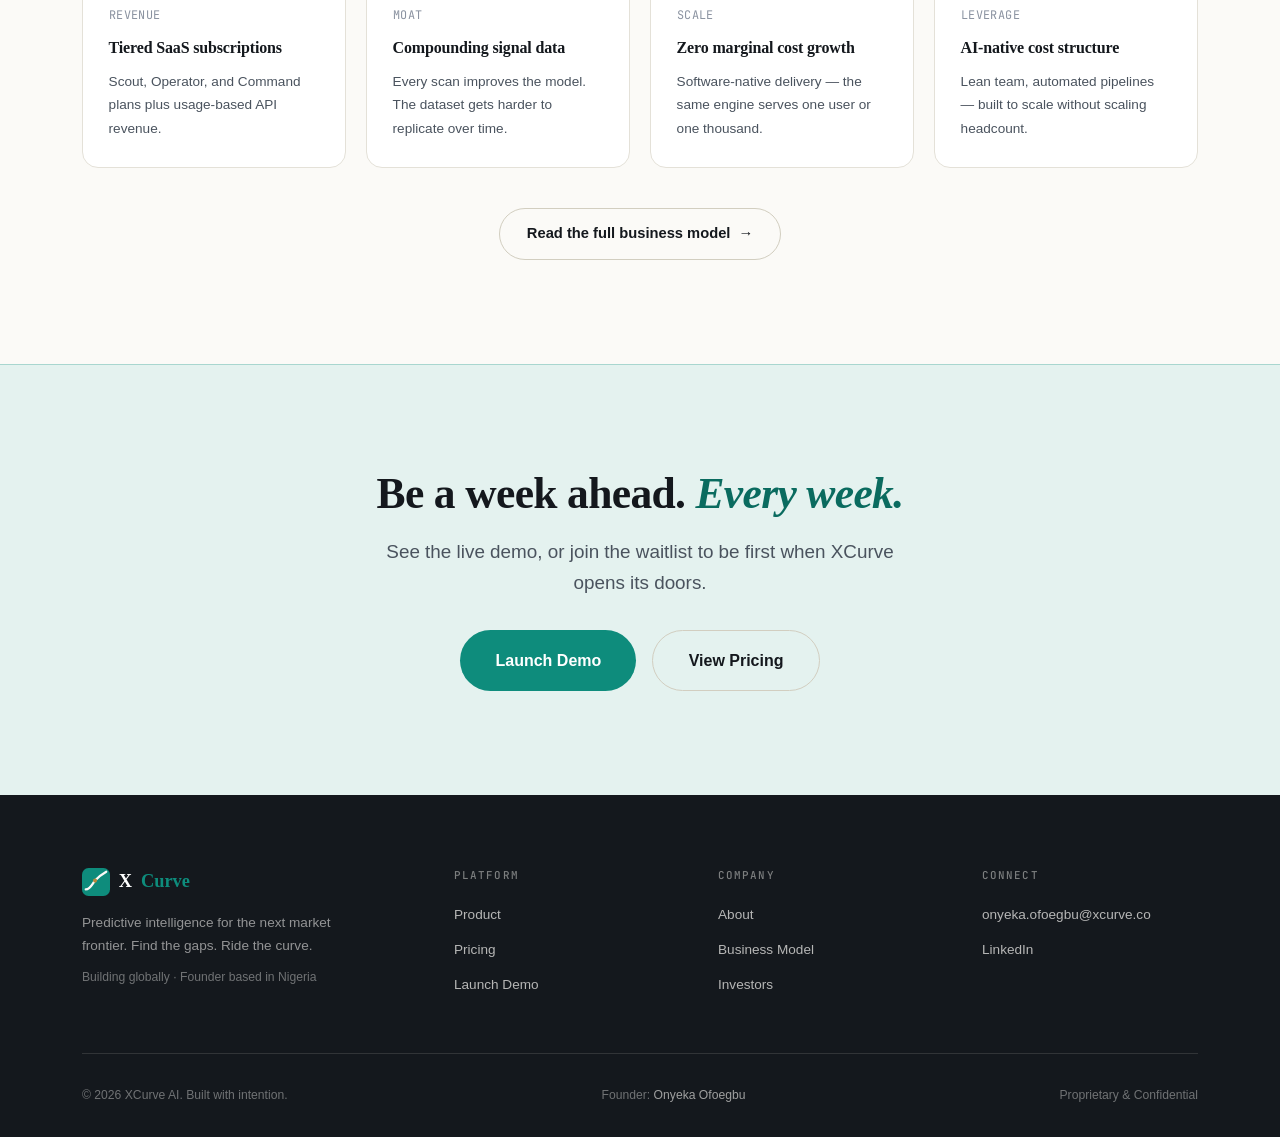
==== commit c47f6f48: "feat : update web" ====
--- a/index.html
+++ b/index.html
@@ -1,297 +1,347 @@
 <!DOCTYPE html>
 <html lang="en">
+
 <head>
-<meta charset="UTF-8" />
-<meta name="viewport" content="width=device-width, initial-scale=1.0" />
-<title>XCurve AI — Predictive Intelligence for the Next Market Frontier</title>
-<meta name="description" content="XCurve AI is an anticipation engine that identifies unsaturated market opportunities before they go mainstream. See the curve before it bends." />
-<meta property="og:title" content="XCurve AI — Predictive Intelligence for the Next Market Frontier" />
-<meta property="og:description" content="Find the gaps. Ride the curve. XCurve AI surfaces where high demand meets zero competition — before anyone else." />
-<meta property="og:type" content="website" />
-<meta name="theme-color" content="#0E8C7C" />
-<link rel="icon" type="image/svg+xml" href="data:image/svg+xml,<svg xmlns='http://www.w3.org/2000/svg' viewBox='0 0 32 32'><rect width='32' height='32' rx='7' fill='%23FBFAF7'/><path d='M4 24C10 24 12 18 16 14 20 10 22 9 28 5' fill='none' stroke='%230E8C7C' stroke-width='3' stroke-linecap='round'/><circle cx='16' cy='14' r='2.5' fill='%23B8893B'/></svg>" />
-<link rel="preconnect" href="https://api.fontshare.com" crossorigin />
-<link rel="preconnect" href="https://fonts.googleapis.com" crossorigin />
-<link rel="stylesheet" href="./xcurve.css" />
+  <meta charset="UTF-8" />
+  <meta name="viewport" content="width=device-width, initial-scale=1.0" />
+  <title>XCurve AI — Predictive Intelligence for the Next Market Frontier</title>
+  <meta name="description"
+    content="XCurve AI is an anticipation engine that identifies unsaturated market opportunities before they go mainstream. See the curve before it bends." />
+  <meta property="og:title" content="XCurve AI — Predictive Intelligence for the Next Market Frontier" />
+  <meta property="og:description"
+    content="Find the gaps. Ride the curve. XCurve AI surfaces where high demand meets zero competition — before anyone else." />
+  <meta property="og:type" content="website" />
+  <meta name="theme-color" content="#0E8C7C" />
+  <link rel="icon" type="image/svg+xml"
+    href="data:image/svg+xml,<svg xmlns='http://www.w3.org/2000/svg' viewBox='0 0 32 32'><rect width='32' height='32' rx='7' fill='%23FBFAF7'/><path d='M4 24C10 24 12 18 16 14 20 10 22 9 28 5' fill='none' stroke='%230E8C7C' stroke-width='3' stroke-linecap='round'/><circle cx='16' cy='14' r='2.5' fill='%23B8893B'/></svg>" />
+  <link rel="preconnect" href="https://api.fontshare.com" crossorigin />
+  <link rel="preconnect" href="https://fonts.googleapis.com" crossorigin />
+  <link rel="stylesheet" href="./xcurve.css" />
 </head>
+
 <body>
 
-<!-- ╔══════════════════════════════════════════════════════════╗ -->
-<!-- ║  NAV                                                     ║ -->
-<!-- ╚══════════════════════════════════════════════════════════╝ -->
-<nav id="nav">
-  <a href="index.html" class="nav__logo">
-    <svg width="30" height="30" viewBox="0 0 30 30" fill="none">
-      <rect width="30" height="30" rx="7" fill="#14181D"/>
-      <path d="M4 23C9 23 11 17 14 13.5 17 10 19 8 26 4" stroke="#0E8C7C" stroke-width="2.4" stroke-linecap="round" fill="none"/>
-      <circle cx="14" cy="13.5" r="2.2" fill="#B8893B"/>
+  <!-- ╔══════════════════════════════════════════════════════════╗ -->
+  <!-- ║  NAV                                                     ║ -->
+  <!-- ╚══════════════════════════════════════════════════════════╝ -->
+  <nav id="nav">
+    <a href="index.html" class="nav__logo">
+      <svg width="30" height="30" viewBox="0 0 30 30" fill="none">
+        <rect width="30" height="30" rx="7" fill="#14181D" />
+        <path d="M4 23C9 23 11 17 14 13.5 17 10 19 8 26 4" stroke="#0E8C7C" stroke-width="2.4" stroke-linecap="round"
+          fill="none" />
+        <circle cx="14" cy="13.5" r="2.2" fill="#B8893B" />
+      </svg>
+      <span>X<em>Curve</em></span>
+    </a>
+    <ul class="nav__links" id="nav-links">
+      <li><a href="product.html">Product</a></li>
+      <li><a href="company.html">Company</a></li>
+      <li><a href="investors.html">Investors</a></li>
+      <li><a href="pricing.html">Pricing</a></li>
+      <!-- <li><a href="demo.html" class="nav__cta">Launch Demo</a></li> -->
+    </ul>
+    <button class="nav__burger" id="nav-burger"
+      aria-label="Toggle menu"><span></span><span></span><span></span></button>
+  </nav>
+
+  <!-- ╔══════════════════════════════════════════════════════════╗ -->
+  <!-- ║  HERO — full viewport                                    ║ -->
+  <!-- ╚══════════════════════════════════════════════════════════╝ -->
+  <section
+    style="min-height:100svh; display:flex; align-items:center; position:relative; overflow:hidden; padding:calc(var(--nav-h) + 2rem) 0 3rem;">
+
+    <!-- ambient curve field background -->
+    <svg class="curve-divider curve-animated" viewBox="0 0 1440 900" preserveAspectRatio="xMidYMid slice"
+      style="position:absolute; inset:0; width:100%; height:100%; opacity:.5;" aria-hidden="true">
+      <path d="M-50,650 C 250,650 350,500 500,420 C 650,340 750,200 1000,150 C 1200,110 1350,90 1500,60" fill="none"
+        stroke="#0E8C7C" stroke-width="1.4" opacity=".22" style="--dash-len:2200;" />
+      <path d="M-50,750 C 250,760 380,600 550,520 C 720,440 820,300 1050,260 C 1250,225 1380,210 1500,180" fill="none"
+        stroke="#0E8C7C" stroke-width="1" opacity=".14" style="--dash-len:2200; animation-delay:.6s;" />
+      <path d="M-50,560 C 200,520 320,420 460,380 C 640,330 780,260 980,250 C 1180,242 1350,260 1500,300" fill="none"
+        stroke="#B8893B" stroke-width="1" opacity=".16" style="--dash-len:2200; animation-delay:.9s;" />
     </svg>
-    <span>X<em>Curve</em></span>
-  </a>
-  <ul class="nav__links" id="nav-links">
-    <li><a href="product.html">Product</a></li>
-    <li><a href="company.html">Company</a></li>
-    <li><a href="investors.html">Investors</a></li>
-    <li><a href="pricing.html">Pricing</a></li>
-    <li><a href="demo.html" class="nav__cta">Launch Demo</a></li>
-  </ul>
-  <button class="nav__burger" id="nav-burger" aria-label="Toggle menu"><span></span><span></span><span></span></button>
-</nav>
-
-<!-- ╔══════════════════════════════════════════════════════════╗ -->
-<!-- ║  HERO — full viewport                                    ║ -->
-<!-- ╚══════════════════════════════════════════════════════════╝ -->
-<section style="min-height:100svh; display:flex; align-items:center; position:relative; overflow:hidden; padding:calc(var(--nav-h) + 2rem) 0 3rem;">
-
-  <!-- ambient curve field background -->
-  <svg class="curve-divider curve-animated" viewBox="0 0 1440 900" preserveAspectRatio="xMidYMid slice" style="position:absolute; inset:0; width:100%; height:100%; opacity:.5;" aria-hidden="true">
-    <path d="M-50,650 C 250,650 350,500 500,420 C 650,340 750,200 1000,150 C 1200,110 1350,90 1500,60" fill="none" stroke="#0E8C7C" stroke-width="1.4" opacity=".22" style="--dash-len:2200;"/>
-    <path d="M-50,750 C 250,760 380,600 550,520 C 720,440 820,300 1050,260 C 1250,225 1380,210 1500,180" fill="none" stroke="#0E8C7C" stroke-width="1" opacity=".14" style="--dash-len:2200; animation-delay:.6s;"/>
-    <path d="M-50,560 C 200,520 320,420 460,380 C 640,330 780,260 980,250 C 1180,242 1350,260 1500,300" fill="none" stroke="#B8893B" stroke-width="1" opacity=".16" style="--dash-len:2200; animation-delay:.9s;"/>
-  </svg>
-
-  <div class="wrap g-2-uneven hero-enter" style="position:relative; z-index:2; gap:3rem; align-items:center;">
-
-    <div>
-      <div class="eyebrow hero-enter__item" style="--d:0s;"><span class="pulse-dot" style="width:6px;height:6px;border-radius:50%;background:var(--teal);display:inline-block;"></span>Predictive Intelligence Platform</div>
-      <h1 class="h-display hero-enter__item" style="--d:.08s;">Data ends here.<br><span class="italic" style="color:var(--teal-deep);">Foresight</span> begins.</h1>
-      <p class="lede hero-enter__item" style="--d:.16s; margin-top:1.5rem;">
-        XCurve AI is not a reporting tool — it's an anticipation engine. We surface
-        the inflection points of tomorrow: where explosive consumer demand meets
-        near-zero competition, weeks before it's obvious to anyone else.
-      </p>
-      <div class="hero-enter__item" style="--d:.24s; display:flex; gap:1rem; margin-top:2.3rem; flex-wrap:wrap;">
-        <a href="demo.html" class="btn btn--teal btn--lg">
-          <svg width="15" height="15" viewBox="0 0 24 24" fill="none" stroke="currentColor" stroke-width="2.5"><path d="M13 2L3 14h9l-1 8 10-12h-9l1-8z"/></svg>
-          Launch Demo
-        </a>
-        <a href="investors.html" class="btn btn--ghost btn--lg">For Investors</a>
-      </div>
-
-      <div class="hero-enter__item" style="--d:.32s; display:flex; gap:2.6rem; margin-top:3.5rem; padding-top:2rem; border-top:1px solid var(--line); flex-wrap:wrap;">
-        <div class="stat-block">
-          <span class="val" data-count="48" data-suffix="h">0h</span>
-          <span class="lbl">Ahead of the market</span>
-        </div>
-        <div class="stat-block">
-          <span class="val" data-count="12" data-suffix="+">0+</span>
-          <span class="lbl">Signal source layers</span>
-        </div>
-        <div class="stat-block">
-          <span class="val" data-count="92" data-suffix="/100">0</span>
-          <span class="lbl">Curve-Fidelity Score™</span>
-        </div>
-      </div>
-      <p class="fine hero-enter__item" style="--d:.38s; margin-top:.9rem;">Illustrative figures — performance metrics will be published transparently at launch.</p>
-    </div>
-
-    <!-- signature curve instrument -->
-    <div class="card hero-enter__item" style="--d:.3s; padding:1.75rem; background:var(--card);">
-      <div style="display:flex; justify-content:space-between; align-items:center; margin-bottom:1rem;">
-        <span class="fine" style="text-transform:uppercase;">◉ Live Curve Preview</span>
-        <span class="tag">XCurve Zone™</span>
-      </div>
-      <svg class="curve-animated" viewBox="0 0 460 280" style="width:100%; height:auto;" aria-hidden="true">
-        <line x1="40" y1="20" x2="40" y2="240" stroke="#E4E1D8" stroke-width="1"/>
-        <line x1="40" y1="240" x2="440" y2="240" stroke="#E4E1D8" stroke-width="1"/>
-        <path d="M40,210 C 90,200 130,160 180,130 C 230,100 280,60 340,42 C 380,30 410,24 440,20" fill="none" stroke="#0E8C7C" stroke-width="2.5" stroke-linecap="round" style="--dash-len:620; animation-delay:.5s;"/>
-        <path d="M40,230 C 100,225 160,180 220,160 C 280,140 330,150 380,170 C 405,180 425,190 440,196" fill="none" stroke="#B8893B" stroke-width="1.6" stroke-dasharray="5 5" stroke-linecap="round"/>
-        <circle cx="440" cy="20" r="4.5" fill="#0E8C7C" class="pulse-dot-svg"/>
-        <circle cx="440" cy="196" r="4" fill="#B8893B"/>
-        <text x="46" y="36" font-family="Satoshi" font-size="9" fill="#8A92A0">DEMAND</text>
-        <text x="350" y="234" font-family="Satoshi" font-size="9" fill="#8A92A0">TIME →</text>
-      </svg>
-      <div style="display:flex; gap:1.2rem; margin-top:.8rem; flex-wrap:wrap;">
-        <span class="fine"><span style="color:var(--teal);">●</span> Structural Shift</span>
-        <span class="fine"><span style="color:var(--gold);">●</span> Flash Fad</span>
-      </div>
-    </div>
-  </div>
-</section>
-
-<!-- ╔══════════════════════════════════════════════════════════╗ -->
-<!-- ║  PROBLEM STRIP                                           ║ -->
-<!-- ╚══════════════════════════════════════════════════════════╝ -->
-<section class="section-pad" style="background:var(--paper-dim); border-top:1px solid var(--line); border-bottom:1px solid var(--line);">
-  <div class="wrap">
-    <p class="eyebrow eyebrow--center" style="justify-content:center;">The Problem</p>
-    <h2 class="h-section reveal" style="text-align:center; max-width:740px; margin-left:auto; margin-right:auto;">Everyone sees the same data. <span class="italic txt-gold">Nobody sees first.</span></h2>
-    <p class="lede reveal" style="text-align:center; margin:0 auto 3rem;">Most analytics platforms summarize the past. By the time a trend surfaces on a dashboard, thousands of competitors have already moved.</p>
-
-    <div class="g-3" style="gap:1.25rem;">
-      <div class="card reveal" style="padding:1.8rem;">
-        <div class="tag" style="background:var(--red-tint); color:var(--red); margin-bottom:1rem;">Reactive</div>
-        <h3 class="h-sub" style="font-size:1.1rem;">Dashboards show history</h3>
-        <p class="body-text" style="font-size:.92rem;">By the time something appears on a chart, the window to act on it has already closed.</p>
-      </div>
-      <div class="card reveal" style="padding:1.8rem;">
-        <div class="tag tag--gold" style="margin-bottom:1rem;">Misleading</div>
-        <h3 class="h-sub" style="font-size:1.1rem;">Fads fool operators</h3>
-        <p class="body-text" style="font-size:.92rem;">Viral moments lure capital into trends that collapse in weeks, burning time and budget.</p>
-      </div>
-      <div class="card reveal" style="padding:1.8rem; border-color:var(--teal-line);">
-        <div class="tag" style="margin-bottom:1rem;">XCurve</div>
-        <h3 class="h-sub" style="font-size:1.1rem;">We solve both</h3>
-        <p class="body-text" style="font-size:.92rem;">Predictive signals separate durable trends from noise — surfaced weeks before saturation.</p>
-      </div>
-    </div>
-  </div>
-</section>
-
-<!-- ╔══════════════════════════════════════════════════════════╗ -->
-<!-- ║  HOW IT WORKS (real sequence — numbers justified)        ║ -->
-<!-- ╚══════════════════════════════════════════════════════════╝ -->
-<section class="section-pad">
-  <div class="wrap">
-    <div class="g-2" style="gap:3rem; align-items:end; margin-bottom:3.5rem;">
+
+    <div class="wrap g-2-uneven hero-enter" style="position:relative; z-index:2; gap:3rem; align-items:center;">
+
       <div>
-        <p class="eyebrow">The Engine</p>
-        <h2 class="h-section reveal">From raw signal to actionable intelligence</h2>
-      </div>
-      <p class="lede reveal">Four sequential layers — each step depends on the last — turning noisy, cross-platform chatter into a single confidence score.</p>
-    </div>
-
-    <div class="g-4" style="gap:1.5rem;">
-      <div class="reveal step-card" style="border-top:2px solid var(--teal); padding-top:1.2rem;">
-        <span class="fine">01 — INGESTION</span>
-        <h3 class="h-sub" style="font-size:1.05rem; margin-top:.5rem;">Nodal Ingestion</h3>
-        <p class="body-text" style="font-size:.88rem;">Tracks a concept from niche forums to visual platforms to retail intent.</p>
-      </div>
-      <div class="reveal step-card" style="border-top:2px solid var(--teal); padding-top:1.2rem;">
-        <span class="fine">02 — FILTRATION</span>
-        <h3 class="h-sub" style="font-size:1.05rem; margin-top:.5rem;">Noise Filtration</h3>
-        <p class="body-text" style="font-size:.88rem;">AI separates Flash Fads from Structural Shifts worth betting on.</p>
-      </div>
-      <div class="reveal step-card" style="border-top:2px solid var(--teal); padding-top:1.2rem;">
-        <span class="fine">03 — MODELING</span>
-        <h3 class="h-sub" style="font-size:1.05rem; margin-top:.5rem;">Predictive Modeling</h3>
-        <p class="body-text" style="font-size:.88rem;">Hybrid forecasting produces a Curve-Fidelity Score™ for every opportunity.</p>
-      </div>
-      <div class="reveal step-card" style="border-top:2px solid var(--gold); padding-top:1.2rem;">
-        <span class="fine" style="color:var(--gold-deep);">04 — DELIVERY</span>
-        <h3 class="h-sub" style="font-size:1.05rem; margin-top:.5rem;">Strategic Brief</h3>
-        <p class="body-text" style="font-size:.88rem;">A timed, specific, ready-to-execute roadmap — not just a graph.</p>
-      </div>
-    </div>
-    <div style="margin-top:2.5rem;">
-      <a href="product.html" class="btn btn--ghost link-arrow">See the full product <span>→</span></a>
-    </div>
-  </div>
-</section>
-
-<!-- ╔══════════════════════════════════════════════════════════╗ -->
-<!-- ║  USE CASE — human photography                            ║ -->
-<!-- ╚══════════════════════════════════════════════════════════╝ -->
-<section class="section-pad" style="background:var(--ink); color:var(--paper);">
-  <div class="wrap g-2" style="gap:4rem; align-items:center;">
-    <div>
-      <p class="eyebrow" style="color:var(--teal);">Built for whoever moves markets</p>
-      <h2 class="h-section reveal" style="color:#fff;">From solo operators to enterprise teams</h2>
-      <p class="lede reveal" style="color:rgba(251,250,247,.65);">E-commerce founders deciding what to source next. Content creators choosing their next niche. Marketing teams planning a roadmap. XCurve scales with you.</p>
-      <a href="product.html#usecases" class="btn btn--teal" style="margin-top:1.5rem;">Explore use cases</a>
-    </div>
-    <div class="reveal img-frame" style="border-radius:var(--r4); overflow:hidden; aspect-ratio:4/3;">
-      <img src="https://images.unsplash.com/photo-1758873268745-dd2cf0d677b5?w=900&q=80&auto=format&fit=crop" alt="Team reviewing market data together" style="width:100%; height:100%; object-fit:cover;" loading="lazy"/>
-    </div>
-  </div>
-</section>
-
-<!-- ╔══════════════════════════════════════════════════════════╗ -->
-<!-- ║  BUSINESS MODEL TEASER                                   ║ -->
-<!-- ╚══════════════════════════════════════════════════════════╝ -->
-<section class="section-pad">
-  <div class="wrap">
-    <p class="eyebrow eyebrow--center" style="justify-content:center;">The Business</p>
-    <h2 class="h-section reveal" style="text-align:center; max-width:680px; margin:0 auto 3rem;">A digital-native model built to compound</h2>
-
-    <div class="g-4" style="gap:1.25rem;">
-      <div class="card reveal" style="padding:1.6rem;">
-        <span class="fine">REVENUE</span>
-        <h3 class="h-sub" style="font-size:1rem; margin-top:.5rem;">Tiered SaaS subscriptions</h3>
-        <p class="body-text" style="font-size:.85rem;">Scout, Operator, and Command plans plus usage-based API revenue.</p>
-      </div>
-      <div class="card reveal" style="padding:1.6rem;">
-        <span class="fine">MOAT</span>
-        <h3 class="h-sub" style="font-size:1rem; margin-top:.5rem;">Compounding signal data</h3>
-        <p class="body-text" style="font-size:.85rem;">Every scan improves the model. The dataset gets harder to replicate over time.</p>
-      </div>
-      <div class="card reveal" style="padding:1.6rem;">
-        <span class="fine">SCALE</span>
-        <h3 class="h-sub" style="font-size:1rem; margin-top:.5rem;">Zero marginal cost growth</h3>
-        <p class="body-text" style="font-size:.85rem;">Software-native delivery — the same engine serves one user or one thousand.</p>
-      </div>
-      <div class="card reveal" style="padding:1.6rem;">
-        <span class="fine">LEVERAGE</span>
-        <h3 class="h-sub" style="font-size:1rem; margin-top:.5rem;">AI-native cost structure</h3>
-        <p class="body-text" style="font-size:.85rem;">Lean team, automated pipelines — built to scale without scaling headcount.</p>
-      </div>
-    </div>
-    <div style="margin-top:2.5rem; text-align:center;">
-      <a href="company.html#business-model" class="btn btn--ghost link-arrow">Read the full business model <span>→</span></a>
-    </div>
-  </div>
-</section>
-
-<!-- ╔══════════════════════════════════════════════════════════╗ -->
-<!-- ║  FINAL CTA                                               ║ -->
-<!-- ╚══════════════════════════════════════════════════════════╝ -->
-<section class="section-pad" style="background:var(--teal-tint); border-top:1px solid var(--teal-line);">
-  <div class="wrap" style="text-align:center; max-width:620px; margin:0 auto;">
-    <h2 class="h-section reveal">Be a week ahead. <span class="italic txt-teal">Every week.</span></h2>
-    <p class="lede reveal" style="margin:0 auto 2rem; text-align:center;">See the live demo, or join the waitlist to be first when XCurve opens its doors.</p>
-    <div style="display:flex; gap:1rem; justify-content:center; flex-wrap:wrap;">
-      <a href="demo.html" class="btn btn--teal btn--lg">Launch Demo</a>
-      <a href="pricing.html" class="btn btn--ghost btn--lg">View Pricing</a>
-    </div>
-  </div>
-</section>
-
-<!-- ╔══════════════════════════════════════════════════════════╗ -->
-<!-- ║  FOOTER                                                  ║ -->
-<!-- ╚══════════════════════════════════════════════════════════╝ -->
-<footer>
-  <div class="wrap">
-    <div class="footer-grid">
+        <div class="eyebrow hero-enter__item" style="--d:0s;"><span class="pulse-dot"
+            style="width:6px;height:6px;border-radius:50%;background:var(--teal);display:inline-block;"></span>Predictive
+          Intelligence Platform</div>
+        <h1 class="h-display hero-enter__item" style="--d:.08s;">Data ends here.<br><span class="italic"
+            style="color:var(--teal-deep);">Foresight</span> begins.</h1>
+        <p class="lede hero-enter__item" style="--d:.16s; margin-top:1.5rem;">
+          XCurve AI is not a reporting tool — it's an anticipation engine. We surface
+          the inflection points of tomorrow: where explosive consumer demand meets
+          near-zero competition, weeks before it's obvious to anyone else.
+        </p>
+        <div class="hero-enter__item" style="--d:.24s; display:flex; gap:1rem; margin-top:2.3rem; flex-wrap:wrap;">
+          <a href="demo.html" class="btn btn--teal btn--lg">
+            <svg width="15" height="15" viewBox="0 0 24 24" fill="none" stroke="currentColor" stroke-width="2.5">
+              <path d="M13 2L3 14h9l-1 8 10-12h-9l1-8z" />
+            </svg>
+            Launch Demo
+          </a>
+          <a href="investors.html" class="btn btn--ghost btn--lg">For Investors</a>
+        </div>
+
+        <div class="hero-enter__item"
+          style="--d:.32s; display:flex; gap:2.6rem; margin-top:3.5rem; padding-top:2rem; border-top:1px solid var(--line); flex-wrap:wrap;">
+          <div class="stat-block">
+            <span class="val" data-count="48" data-suffix="h">0h</span>
+            <span class="lbl">Ahead of the market</span>
+          </div>
+          <div class="stat-block">
+            <span class="val" data-count="12" data-suffix="+">0+</span>
+            <span class="lbl">Signal source layers</span>
+          </div>
+          <div class="stat-block">
+            <span class="val" data-count="92" data-suffix="/100">0</span>
+            <span class="lbl">Curve-Fidelity Score™</span>
+          </div>
+        </div>
+        <p class="fine hero-enter__item" style="--d:.38s; margin-top:.9rem;">Illustrative figures — performance metrics
+          will be published transparently at launch.</p>
+      </div>
+
+      <!-- signature curve instrument -->
+      <div class="card hero-enter__item" style="--d:.3s; padding:1.75rem; background:var(--card);">
+        <div style="display:flex; justify-content:space-between; align-items:center; margin-bottom:1rem;">
+          <span class="fine" style="text-transform:uppercase;">◉ Live Curve Preview</span>
+          <span class="tag">XCurve Zone™</span>
+        </div>
+        <svg class="curve-animated" viewBox="0 0 460 280" style="width:100%; height:auto;" aria-hidden="true">
+          <line x1="40" y1="20" x2="40" y2="240" stroke="#E4E1D8" stroke-width="1" />
+          <line x1="40" y1="240" x2="440" y2="240" stroke="#E4E1D8" stroke-width="1" />
+          <path d="M40,210 C 90,200 130,160 180,130 C 230,100 280,60 340,42 C 380,30 410,24 440,20" fill="none"
+            stroke="#0E8C7C" stroke-width="2.5" stroke-linecap="round" style="--dash-len:620; animation-delay:.5s;" />
+          <path d="M40,230 C 100,225 160,180 220,160 C 280,140 330,150 380,170 C 405,180 425,190 440,196" fill="none"
+            stroke="#B8893B" stroke-width="1.6" stroke-dasharray="5 5" stroke-linecap="round" />
+          <circle cx="440" cy="20" r="4.5" fill="#0E8C7C" class="pulse-dot-svg" />
+          <circle cx="440" cy="196" r="4" fill="#B8893B" />
+          <text x="46" y="36" font-family="Satoshi" font-size="9" fill="#8A92A0">DEMAND</text>
+          <text x="350" y="234" font-family="Satoshi" font-size="9" fill="#8A92A0">TIME →</text>
+        </svg>
+        <div style="display:flex; gap:1.2rem; margin-top:.8rem; flex-wrap:wrap;">
+          <span class="fine"><span style="color:var(--teal);">●</span> Structural Shift</span>
+          <span class="fine"><span style="color:var(--gold);">●</span> Flash Fad</span>
+        </div>
+      </div>
+    </div>
+  </section>
+
+  <!-- ╔══════════════════════════════════════════════════════════╗ -->
+  <!-- ║  PROBLEM STRIP                                           ║ -->
+  <!-- ╚══════════════════════════════════════════════════════════╝ -->
+  <section class="section-pad"
+    style="background:var(--paper-dim); border-top:1px solid var(--line); border-bottom:1px solid var(--line);">
+    <div class="wrap">
+      <p class="eyebrow eyebrow--center" style="justify-content:center;">The Problem</p>
+      <h2 class="h-section reveal" style="text-align:center; max-width:740px; margin-left:auto; margin-right:auto;">
+        Everyone sees the same data. <span class="italic txt-gold">Nobody sees first.</span></h2>
+      <p class="lede reveal" style="text-align:center; margin:0 auto 3rem;">Most analytics platforms summarize the past.
+        By the time a trend surfaces on a dashboard, thousands of competitors have already moved.</p>
+
+      <div class="g-3" style="gap:1.25rem;">
+        <div class="card reveal" style="padding:1.8rem;">
+          <div class="tag" style="background:var(--red-tint); color:var(--red); margin-bottom:1rem;">Reactive</div>
+          <h3 class="h-sub" style="font-size:1.1rem;">Dashboards show history</h3>
+          <p class="body-text" style="font-size:.92rem;">By the time something appears on a chart, the window to act on
+            it has already closed.</p>
+        </div>
+        <div class="card reveal" style="padding:1.8rem;">
+          <div class="tag tag--gold" style="margin-bottom:1rem;">Misleading</div>
+          <h3 class="h-sub" style="font-size:1.1rem;">Fads fool operators</h3>
+          <p class="body-text" style="font-size:.92rem;">Viral moments lure capital into trends that collapse in weeks,
+            burning time and budget.</p>
+        </div>
+        <div class="card reveal" style="padding:1.8rem; border-color:var(--teal-line);">
+          <div class="tag" style="margin-bottom:1rem;">XCurve</div>
+          <h3 class="h-sub" style="font-size:1.1rem;">We solve both</h3>
+          <p class="body-text" style="font-size:.92rem;">Predictive signals separate durable trends from noise —
+            surfaced weeks before saturation.</p>
+        </div>
+      </div>
+    </div>
+  </section>
+
+  <!-- ╔══════════════════════════════════════════════════════════╗ -->
+  <!-- ║  HOW IT WORKS (real sequence — numbers justified)        ║ -->
+  <!-- ╚══════════════════════════════════════════════════════════╝ -->
+  <section class="section-pad">
+    <div class="wrap">
+      <div class="g-2" style="gap:3rem; align-items:end; margin-bottom:3.5rem;">
+        <div>
+          <p class="eyebrow">The Engine</p>
+          <h2 class="h-section reveal">From raw signal to actionable intelligence</h2>
+        </div>
+        <p class="lede reveal">Four sequential layers — each step depends on the last — turning noisy, cross-platform
+          chatter into a single confidence score.</p>
+      </div>
+
+      <div class="g-4" style="gap:1.5rem;">
+        <div class="reveal step-card" style="border-top:2px solid var(--teal); padding-top:1.2rem;">
+          <span class="fine">01 — INGESTION</span>
+          <h3 class="h-sub" style="font-size:1.05rem; margin-top:.5rem;">Nodal Ingestion</h3>
+          <p class="body-text" style="font-size:.88rem;">Tracks a concept from niche forums to visual platforms to
+            retail intent.</p>
+        </div>
+        <div class="reveal step-card" style="border-top:2px solid var(--teal); padding-top:1.2rem;">
+          <span class="fine">02 — FILTRATION</span>
+          <h3 class="h-sub" style="font-size:1.05rem; margin-top:.5rem;">Noise Filtration</h3>
+          <p class="body-text" style="font-size:.88rem;">AI separates Flash Fads from Structural Shifts worth betting
+            on.</p>
+        </div>
+        <div class="reveal step-card" style="border-top:2px solid var(--teal); padding-top:1.2rem;">
+          <span class="fine">03 — MODELING</span>
+          <h3 class="h-sub" style="font-size:1.05rem; margin-top:.5rem;">Predictive Modeling</h3>
+          <p class="body-text" style="font-size:.88rem;">Hybrid forecasting produces a Curve-Fidelity Score™ for every
+            opportunity.</p>
+        </div>
+        <div class="reveal step-card" style="border-top:2px solid var(--gold); padding-top:1.2rem;">
+          <span class="fine" style="color:var(--gold-deep);">04 — DELIVERY</span>
+          <h3 class="h-sub" style="font-size:1.05rem; margin-top:.5rem;">Strategic Brief</h3>
+          <p class="body-text" style="font-size:.88rem;">A timed, specific, ready-to-execute roadmap — not just a graph.
+          </p>
+        </div>
+      </div>
+      <div style="margin-top:2.5rem;">
+        <a href="product.html" class="btn btn--ghost link-arrow">See the full product <span>→</span></a>
+      </div>
+    </div>
+  </section>
+
+  <!-- ╔══════════════════════════════════════════════════════════╗ -->
+  <!-- ║  USE CASE — human photography                            ║ -->
+  <!-- ╚══════════════════════════════════════════════════════════╝ -->
+  <section class="section-pad" style="background:var(--ink); color:var(--paper);">
+    <div class="wrap g-2" style="gap:4rem; align-items:center;">
       <div>
-        <a href="index.html" class="footer-brand">
-          <svg width="28" height="28" viewBox="0 0 30 30" fill="none"><rect width="30" height="30" rx="7" fill="#0E8C7C"/><path d="M4 23C9 23 11 17 14 13.5 17 10 19 8 26 4" stroke="#FBFAF7" stroke-width="2.4" stroke-linecap="round" fill="none"/><circle cx="14" cy="13.5" r="2.2" fill="#B8893B"/></svg>
-          X<em>Curve</em>
-        </a>
-        <p class="footer-desc">Predictive intelligence for the next market frontier. Find the gaps. Ride the curve.</p>
-        <p class="footer-locale">Building globally · Founder based in Nigeria</p>
-      </div>
-      <div class="footer-col">
-        <h4>Platform</h4>
-        <ul>
-          <li><a href="product.html">Product</a></li>
-          <li><a href="pricing.html">Pricing</a></li>
-          <li><a href="demo.html">Launch Demo</a></li>
-        </ul>
-      </div>
-      <div class="footer-col">
-        <h4>Company</h4>
-        <ul>
-          <li><a href="company.html">About</a></li>
-          <li><a href="company.html#business-model">Business Model</a></li>
-          <li><a href="investors.html">Investors</a></li>
-        </ul>
-      </div>
-      <div class="footer-col">
-        <h4>Connect</h4>
-        <ul>
-          <li><a href="mailto:onyeka.ofoegbu@xcurve.co">onyeka.ofoegbu@xcurve.co</a></li>
-          <li><a href="https://www.linkedin.com/in/onyeka-ofoegbu-446b8630a/" target="_blank" rel="noopener">LinkedIn</a></li>
-        </ul>
-      </div>
-    </div>
-    <div class="footer-bottom">
-      <p>© 2026 XCurve AI. Built with intention.</p>
-      <p>Founder: <a href="https://www.linkedin.com/in/onyeka-ofoegbu-446b8630a/" target="_blank" rel="noopener">Onyeka Ofoegbu</a></p>
-      <p>Proprietary &amp; Confidential</p>
-    </div>
-  </div>
-</footer>
-
-<script src="./shared.js"></script>
+        <p class="eyebrow" style="color:var(--teal);">Built for whoever moves markets</p>
+        <h2 class="h-section reveal" style="color:#fff;">From solo operators to enterprise teams</h2>
+        <p class="lede reveal" style="color:rgba(251,250,247,.65);">E-commerce founders deciding what to source next.
+          Content creators choosing their next niche. Marketing teams planning a roadmap. XCurve scales with you.</p>
+        <a href="product.html#usecases" class="btn btn--teal" style="margin-top:1.5rem;">Explore use cases</a>
+      </div>
+      <div class="reveal img-frame" style="border-radius:var(--r4); overflow:hidden; aspect-ratio:4/3;">
+        <img src="https://images.unsplash.com/photo-1758873268745-dd2cf0d677b5?w=900&q=80&auto=format&fit=crop"
+          alt="Team reviewing market data together" style="width:100%; height:100%; object-fit:cover;" loading="lazy" />
+      </div>
+    </div>
+  </section>
+
+  <!-- ╔══════════════════════════════════════════════════════════╗ -->
+  <!-- ║  BUSINESS MODEL TEASER                                   ║ -->
+  <!-- ╚══════════════════════════════════════════════════════════╝ -->
+  <section class="section-pad">
+    <div class="wrap">
+      <p class="eyebrow eyebrow--center" style="justify-content:center;">The Business</p>
+      <h2 class="h-section reveal" style="text-align:center; max-width:680px; margin:0 auto 3rem;">A digital-native
+        model built to compound</h2>
+
+      <div class="g-4" style="gap:1.25rem;">
+        <div class="card reveal" style="padding:1.6rem;">
+          <span class="fine">REVENUE</span>
+          <h3 class="h-sub" style="font-size:1rem; margin-top:.5rem;">Tiered SaaS subscriptions</h3>
+          <p class="body-text" style="font-size:.85rem;">Scout, Operator, and Command plans plus usage-based API
+            revenue.</p>
+        </div>
+        <div class="card reveal" style="padding:1.6rem;">
+          <span class="fine">MOAT</span>
+          <h3 class="h-sub" style="font-size:1rem; margin-top:.5rem;">Compounding signal data</h3>
+          <p class="body-text" style="font-size:.85rem;">Every scan improves the model. The dataset gets harder to
+            replicate over time.</p>
+        </div>
+        <div class="card reveal" style="padding:1.6rem;">
+          <span class="fine">SCALE</span>
+          <h3 class="h-sub" style="font-size:1rem; margin-top:.5rem;">Zero marginal cost growth</h3>
+          <p class="body-text" style="font-size:.85rem;">Software-native delivery — the same engine serves one user or
+            one thousand.</p>
+        </div>
+        <div class="card reveal" style="padding:1.6rem;">
+          <span class="fine">LEVERAGE</span>
+          <h3 class="h-sub" style="font-size:1rem; margin-top:.5rem;">AI-native cost structure</h3>
+          <p class="body-text" style="font-size:.85rem;">Lean team, automated pipelines — built to scale without scaling
+            headcount.</p>
+        </div>
+      </div>
+      <div style="margin-top:2.5rem; text-align:center;">
+        <a href="company.html#business-model" class="btn btn--ghost link-arrow">Read the full business model
+          <span>→</span></a>
+      </div>
+    </div>
+  </section>
+
+  <!-- ╔══════════════════════════════════════════════════════════╗ -->
+  <!-- ║  FINAL CTA                                               ║ -->
+  <!-- ╚══════════════════════════════════════════════════════════╝ -->
+  <section class="section-pad" style="background:var(--teal-tint); border-top:1px solid var(--teal-line);">
+    <div class="wrap" style="text-align:center; max-width:620px; margin:0 auto;">
+      <h2 class="h-section reveal">Be a week ahead. <span class="italic txt-teal">Every week.</span></h2>
+      <p class="lede reveal" style="margin:0 auto 2rem; text-align:center;">See the live demo, or join the waitlist to
+        be first when XCurve opens its doors.</p>
+      <div style="display:flex; gap:1rem; justify-content:center; flex-wrap:wrap;">
+        <a href="demo.html" class="btn btn--teal btn--lg">Launch Demo</a>
+        <a href="pricing.html" class="btn btn--ghost btn--lg">View Pricing</a>
+      </div>
+    </div>
+  </section>
+
+  <!-- ╔══════════════════════════════════════════════════════════╗ -->
+  <!-- ║  FOOTER                                                  ║ -->
+  <!-- ╚══════════════════════════════════════════════════════════╝ -->
+  <footer>
+    <div class="wrap">
+      <div class="footer-grid">
+        <div>
+          <a href="index.html" class="footer-brand">
+            <svg width="28" height="28" viewBox="0 0 30 30" fill="none">
+              <rect width="30" height="30" rx="7" fill="#0E8C7C" />
+              <path d="M4 23C9 23 11 17 14 13.5 17 10 19 8 26 4" stroke="#FBFAF7" stroke-width="2.4"
+                stroke-linecap="round" fill="none" />
+              <circle cx="14" cy="13.5" r="2.2" fill="#B8893B" />
+            </svg>
+            X<em>Curve</em>
+          </a>
+          <p class="footer-desc">Predictive intelligence for the next market frontier. Find the gaps. Ride the curve.
+          </p>
+          <p class="footer-locale">Building globally · Founder based in Nigeria</p>
+        </div>
+        <div class="footer-col">
+          <h4>Platform</h4>
+          <ul>
+            <li><a href="product.html">Product</a></li>
+            <li><a href="pricing.html">Pricing</a></li>
+            <li><a href="demo.html">Launch Demo</a></li>
+          </ul>
+        </div>
+        <div class="footer-col">
+          <h4>Company</h4>
+          <ul>
+            <li><a href="company.html">About</a></li>
+            <li><a href="company.html#business-model">Business Model</a></li>
+            <li><a href="investors.html">Investors</a></li>
+          </ul>
+        </div>
+        <div class="footer-col">
+          <h4>Connect</h4>
+          <ul>
+            <li><a href="mailto:onyeka.ofoegbu@xcurve.co">onyeka.ofoegbu@xcurve.co</a></li>
+            <li><a href="https://www.linkedin.com/in/onyeka-ofoegbu-446b8630a/" target="_blank"
+                rel="noopener">LinkedIn</a></li>
+          </ul>
+        </div>
+      </div>
+      <div class="footer-bottom">
+        <p>© 2026 XCurve AI. Built with intention.</p>
+        <p>Founder: <a href="https://www.linkedin.com/in/onyeka-ofoegbu-446b8630a/" target="_blank"
+            rel="noopener">Onyeka Ofoegbu</a></p>
+        <p>Proprietary &amp; Confidential</p>
+      </div>
+    </div>
+  </footer>
+
+  <script src="./shared.js"></script>
 </body>
-</html>
+
+</html>
--- a/xcurve.css
+++ b/xcurve.css
@@ -1,63 +1,70 @@
 /* ================================================================
-   XCurve AI — Design System v2
+   XCurve AI — Design System
    Editorial Instrument · warm paper, ink, teal + gold signal
-   Typography: Clash Display (headlines) · Satoshi (body) · JetBrains Mono (data)
    ================================================================ */
 
-@import url('https://api.fontshare.com/v2/css?f[]=clash-display@400,500,600,700&f[]=satoshi@400,500,600,700,900&display=swap');
-@import url('https://fonts.googleapis.com/css2?family=JetBrains+Mono:wght@400;500;600&display=swap');
+@import url('https://fonts.googleapis.com/css2?family=Fraunces:opsz,wght@9..144,400;9..144,500;9..144,600;9..144,700;9..144,800&family=Inter:wght@400;500;600;700&family=JetBrains+Mono:wght@400;500&display=swap');
 
 :root {
   /* surfaces */
-  --paper:      #FBFAF7;
-  --paper-dim:  #F3F1EA;
-  --card:       #FFFFFF;
-  --ink:        #14181D;
-  --ink-soft:   #4A535E;
-  --ink-faint:  #79818E;
-  --line:       #E4E1D8;
-  --line-strong:#D2CEC0;
+  --paper: #FBFAF7;
+  --paper-dim: #F3F1EA;
+  --card: #FFFFFF;
+  --ink: #14181D;
+  --ink-soft: #4A535E;
+  --ink-faint: #8A92A0;
+  --line: #E4E1D8;
+  --line-strong: #D2CEC0;
 
   /* signal colors */
-  --teal:       #0E8C7C;
-  --teal-deep:  #0A6B5F;
-  --teal-tint:  #E4F2EF;
-  --teal-line:  rgba(14,140,124,.28);
-
-  --gold:       #B8893B;
-  --gold-deep:  #8F6A2A;
-  --gold-tint:  #FAF1E1;
-
-  --red:        #C04A41;
-  --red-tint:   #FBEDEA;
+  --teal: #0E8C7C;
+  --teal-deep: #0A6B5F;
+  --teal-tint: #E4F2EF;
+  --teal-line: rgba(14, 140, 124, .28);
+
+  --gold: #B8893B;
+  --gold-deep: #8F6A2A;
+  --gold-tint: #FAF1E1;
+
+  --red: #C04A41;
+  --red-tint: #FBEDEA;
 
   /* type */
-  --f-display: 'Clash Display', 'Satoshi', -apple-system, 'Segoe UI', sans-serif;
-  --f-body:    'Satoshi', -apple-system, 'Segoe UI', Helvetica, Arial, sans-serif;
-  --f-mono:    'JetBrains Mono', monospace;
+  --f-display: 'Fraunces', serif;
+  --f-body: 'Inter', sans-serif;
+  --f-mono: 'JetBrains Mono', monospace;
 
   /* radii */
-  --r1: 6px; --r2: 12px; --r3: 18px; --r4: 26px; --r-pill: 100px;
-
-  /* motion — distinct eases for distinct purposes */
-  --ease:       cubic-bezier(.4,0,.2,1);
-  --ease-out:   cubic-bezier(.16,1,.3,1);
-  --ease-spring:cubic-bezier(.34,1.56,.64,1);
-  --t1: .18s; --t2: .32s; --t3: .6s; --t4: .9s;
-
-  /* shadows — soft, warm-tinted, premium */
-  --shadow-sm: 0 2px 8px rgba(20,24,29,.04);
-  --shadow-md: 0 12px 32px rgba(20,24,29,.07);
-  --shadow-lg: 0 24px 64px rgba(20,24,29,.10);
-  --shadow-teal: 0 14px 36px rgba(14,140,124,.18);
-  --shadow-gold: 0 14px 36px rgba(184,137,59,.18);
+  --r1: 4px;
+  --r2: 10px;
+  --r3: 16px;
+  --r4: 24px;
+  --r-pill: 100px;
+
+  /* motion */
+  --ease: cubic-bezier(.4, 0, .2, 1);
+  --t1: .15s;
+  --t2: .3s;
+  --t3: .55s;
 
   --max-w: 1180px;
   --nav-h: 76px;
 }
 
-*, *::before, *::after { box-sizing: border-box; margin: 0; padding: 0; }
-html { scroll-behavior: smooth; font-size: 16px; -webkit-text-size-adjust: 100%; }
+*,
+*::before,
+*::after {
+  box-sizing: border-box;
+  margin: 0;
+  padding: 0;
+}
+
+html {
+  scroll-behavior: smooth;
+  font-size: 16px;
+  -webkit-text-size-adjust: 100%;
+}
+
 body {
   font-family: var(--f-body);
   background: var(--paper);
@@ -65,433 +72,675 @@
   line-height: 1.6;
   overflow-x: hidden;
   -webkit-font-smoothing: antialiased;
-  -moz-osx-font-smoothing: grayscale;
-}
-::selection { background: var(--teal); color: #fff; }
-a { color: inherit; text-decoration: none; }
-img { display: block; max-width: 100%; }
-button { cursor: pointer; border: 0; background: none; font-family: inherit; color: inherit; }
-ul { list-style: none; }
-svg { display: block; }
+}
+
+::selection {
+  background: var(--teal);
+  color: var(--paper);
+}
+
+a {
+  color: inherit;
+  text-decoration: none;
+}
+
+img {
+  display: block;
+  max-width: 100%;
+}
+
+button {
+  cursor: pointer;
+  border: 0;
+  background: none;
+  font-family: inherit;
+  color: inherit;
+}
+
+ul {
+  list-style: none;
+}
 
 :focus-visible {
   outline: 2px solid var(--teal);
   outline-offset: 3px;
-  border-radius: 2px;
 }
 
 /* ── Layout helpers ─────────────────────────────────────────── */
-.wrap { max-width: var(--max-w); margin: 0 auto; padding: 0 2rem; }
-.section { position: relative; }
-.section-pad { padding: 6.5rem 0; }
-.section-pad-sm { padding: 4.5rem 0; }
+.wrap {
+  max-width: var(--max-w);
+  margin: 0 auto;
+  padding: 0 2rem;
+}
+
+.section {
+  position: relative;
+}
+
+.section-pad {
+  padding: 6.5rem 0;
+}
+
+.section-pad-sm {
+  padding: 4.5rem 0;
+}
 
 .eyebrow {
-  display: inline-flex; align-items: center; gap: .6rem;
-  font-family: var(--f-mono); font-size: .72rem;
-  color: var(--teal-deep); letter-spacing: .1em; text-transform: uppercase;
+  display: inline-flex;
+  align-items: center;
+  gap: .6rem;
+  font-family: var(--f-mono);
+  font-size: .72rem;
+  color: var(--teal-deep);
+  letter-spacing: .1em;
+  text-transform: uppercase;
   margin-bottom: 1.1rem;
 }
+
 .eyebrow::before {
   content: '';
-  width: 22px; height: 1px;
+  width: 22px;
+  height: 1px;
   background: var(--teal);
   flex-shrink: 0;
 }
-.eyebrow--gold { color: var(--gold-deep); }
-.eyebrow--gold::before { background: var(--gold); }
-.eyebrow--center { justify-content: center; }
-.eyebrow--center::before { display: none; }
-
-h1, h2, h3, h4 { font-family: var(--f-display); font-weight: 600; letter-spacing: -.01em; color: var(--ink); }
+
+.eyebrow--gold {
+  color: var(--gold-deep);
+}
+
+.eyebrow--gold::before {
+  background: var(--gold);
+}
+
+.eyebrow--center {
+  justify-content: center;
+}
+
+.eyebrow--center::before {
+  display: none;
+}
+
+h1,
+h2,
+h3,
+h4 {
+  font-family: var(--f-display);
+  font-weight: 600;
+  letter-spacing: -.01em;
+  color: var(--ink);
+}
 
 .h-display {
   font-size: clamp(2.6rem, 5vw, 4.6rem);
-  font-weight: 600; line-height: 1.03; letter-spacing: -.025em;
-  color: var(--ink);
-}
+  font-weight: 600;
+  line-height: 1.04;
+  letter-spacing: -.02em;
+}
+
 .h-section {
   font-size: clamp(2rem, 3.4vw, 2.9rem);
-  font-weight: 600; line-height: 1.1; letter-spacing: -.02em;
+  font-weight: 600;
+  line-height: 1.12;
+  letter-spacing: -.015em;
   margin-bottom: 1.1rem;
-  color: var(--ink);
-}
-.h-sub { font-family: var(--f-display); font-size: 1.4rem; font-weight: 600; margin-bottom: .6rem; color: var(--ink); }
+}
+
+.h-sub {
+  font-family: var(--f-display);
+  font-size: 1.4rem;
+  font-weight: 600;
+  margin-bottom: .6rem;
+}
 
 .lede {
-  font-size: 1.18rem; color: var(--ink-soft); line-height: 1.65;
+  font-size: 1.18rem;
+  color: var(--ink-soft);
+  line-height: 1.65;
   max-width: 600px;
 }
-.body-text { font-size: 1.02rem; color: var(--ink-soft); line-height: 1.75; max-width: 560px; }
-.fine { font-family: var(--f-mono); font-size: .74rem; color: var(--ink-faint); letter-spacing: .04em; }
-
-.italic { font-style: italic; }
-.txt-teal { color: var(--teal-deep); }
-.txt-gold { color: var(--gold-deep); }
-
-/* ── Reveal — CSS-first, JS-enhanced ────────────────────────────
-   Content is visible by default (.reveal alone = fully visible).
-   Only once JS confirms it's running does it arm the animation
-   via the .js-armed class on <html>, so a JS failure, slow
-   connection, or blocked script can NEVER hide content.        */
-.reveal { opacity: 1; transform: none; }
-.js-armed .reveal {
-  opacity: 0; transform: translateY(22px);
-  transition: opacity var(--t3) var(--ease-out), transform var(--t3) var(--ease-out);
-}
-.js-armed .reveal.in { opacity: 1; transform: none; }
-
-@media (prefers-reduced-motion: reduce) {
-  .js-armed .reveal { opacity: 1; transform: none; transition: none; }
-  html { scroll-behavior: auto; }
-}
-
-/* ── Hero entrance choreography (CSS-only, always plays) ──────
-   Distinct from .reveal: this is a one-time page-load sequence,
-   not scroll-triggered, so it doesn't depend on JS at all.      */
-@keyframes hero-item-in {
-  from { opacity: 0; transform: translateY(16px); }
-  to   { opacity: 1; transform: none; }
-}
-.hero-enter__item {
+
+.body-text {
+  font-size: 1.02rem;
+  color: var(--ink-soft);
+  line-height: 1.75;
+  max-width: 560px;
+}
+
+.fine {
+  font-family: var(--f-mono);
+  font-size: .74rem;
+  color: var(--ink-faint);
+  letter-spacing: .04em;
+}
+
+.italic {
+  font-style: italic;
+}
+
+.txt-teal {
+  color: var(--teal-deep);
+}
+
+.txt-gold {
+  color: var(--gold-deep);
+}
+
+/* ── Reveal ─────────────────────────────────────────────────── */
+.reveal {
   opacity: 0;
-  animation: hero-item-in .8s var(--ease-out) forwards;
-  animation-delay: var(--d, 0s);
-}
-@media (prefers-reduced-motion: reduce) {
-  .hero-enter__item { opacity: 1; animation: none; }
-}
-
-@keyframes dot-pulse {
-  0%   { box-shadow: 0 0 0 0 rgba(14,140,124,.5); }
-  70%  { box-shadow: 0 0 0 8px rgba(14,140,124,0); }
-  100% { box-shadow: 0 0 0 0 rgba(14,140,124,0); }
-}
-.pulse-dot { animation: dot-pulse 2.4s var(--ease) infinite; }
-
-@keyframes svg-dot-pulse {
-  0%, 100% { opacity: 1; r: 4.5; }
-  50%      { opacity: .55; r: 6; }
-}
-.pulse-dot-svg { animation: svg-dot-pulse 2.4s var(--ease) infinite; transform-origin: center; }
-@media (prefers-reduced-motion: reduce) {
-  .pulse-dot, .pulse-dot-svg { animation: none; }
+  transform: translateY(18px);
+  transition: opacity var(--t3) var(--ease), transform var(--t3) var(--ease);
+}
+
+.reveal.in {
+  opacity: 1;
+  transform: none;
 }
 
 /* ── Buttons ────────────────────────────────────────────────── */
 .btn {
-  display: inline-flex; align-items: center; gap: .5rem;
-  font-family: var(--f-body); font-size: .92rem; font-weight: 600;
-  border-radius: var(--r-pill); padding: .85rem 1.7rem;
-  transition: transform var(--t2) var(--ease-spring),
-              box-shadow var(--t2) var(--ease),
-              background var(--t2) var(--ease),
-              border-color var(--t2) var(--ease),
-              color var(--t2) var(--ease);
+  display: inline-flex;
+  align-items: center;
+  gap: .5rem;
+  font-family: var(--f-body);
+  font-size: .92rem;
+  font-weight: 600;
+  border-radius: var(--r-pill);
+  padding: .85rem 1.7rem;
+  transition: transform var(--t2) var(--ease), box-shadow var(--t2), background var(--t2), border-color var(--t2), color var(--t2);
   white-space: nowrap;
-  position: relative;
-}
-.btn:hover { transform: translateY(-2px); }
-.btn:active { transform: translateY(0) scale(.98); }
-
-.btn--primary { background: var(--ink); color: var(--paper); }
-.btn--primary:hover { background: var(--teal-deep); box-shadow: var(--shadow-teal); }
-
-.btn--teal { background: var(--teal); color: #fff; }
-.btn--teal:hover { background: var(--teal-deep); box-shadow: var(--shadow-teal); }
-
-.btn--ghost { background: transparent; color: var(--ink); border: 1.5px solid var(--line-strong); }
-.btn--ghost:hover { border-color: var(--teal); color: var(--teal-deep); background: var(--teal-tint); }
-
-.btn--gold { background: var(--gold); color: #fff; }
-.btn--gold:hover { background: var(--gold-deep); box-shadow: var(--shadow-gold); }
-
-.btn--lg { padding: 1.05rem 2.2rem; font-size: 1rem; }
+}
+
+.btn:hover {
+  transform: translateY(-1px);
+}
+
+.btn--primary {
+  background: var(--ink);
+  color: var(--paper);
+}
+
+.btn--primary:hover {
+  background: var(--teal-deep);
+  box-shadow: 0 8px 24px rgba(14, 140, 124, .25);
+}
+
+.btn--teal {
+  background: var(--teal);
+  color: #fff;
+}
+
+.btn--teal:hover {
+  background: var(--teal-deep);
+  box-shadow: 0 8px 24px rgba(14, 140, 124, .3);
+}
+
+.btn--ghost {
+  background: transparent;
+  color: var(--ink);
+  border: 1.5px solid var(--line-strong);
+}
+
+.btn--ghost:hover {
+  border-color: var(--teal);
+  color: var(--teal-deep);
+}
+
+.btn--gold {
+  background: var(--gold);
+  color: #fff;
+}
+
+.btn--gold:hover {
+  background: var(--gold-deep);
+  box-shadow: 0 8px 24px rgba(184, 137, 59, .3);
+}
+
+.btn--lg {
+  padding: 1.05rem 2.2rem;
+  font-size: 1rem;
+}
 
 /* ── Nav ────────────────────────────────────────────────────── */
 #nav {
-  position: fixed; top: 0; left: 0; right: 0;
+  position: fixed;
+  top: 0;
+  left: 0;
+  right: 0;
   height: var(--nav-h);
-  display: flex; align-items: center; justify-content: space-between;
+  display: flex;
+  align-items: center;
+  justify-content: space-between;
   padding: 0 2.5rem;
   z-index: 1000;
-  background: rgba(251,250,247,.82);
-  backdrop-filter: blur(18px) saturate(150%);
-  -webkit-backdrop-filter: blur(18px) saturate(150%);
+  background: rgba(251, 250, 247, .85);
+  backdrop-filter: blur(16px) saturate(140%);
   border-bottom: 1px solid transparent;
-  transition: border-color var(--t2) var(--ease), box-shadow var(--t2) var(--ease), background var(--t2) var(--ease);
-}
-#nav.nav--scrolled { border-color: var(--line); box-shadow: var(--shadow-sm); }
-
-.nav__logo { display: flex; align-items: center; gap: .55rem; font-family: var(--f-display); font-weight: 600; font-size: 1.25rem; transition: opacity var(--t2); }
-.nav__logo:hover { opacity: .75; }
-.nav__logo em { font-style: normal; color: var(--teal-deep); }
-
-.nav__links { display: flex; align-items: center; gap: 2.1rem; }
+  transition: border-color var(--t2), box-shadow var(--t2);
+}
+
+#nav.nav--scrolled {
+  border-color: var(--line);
+  box-shadow: 0 1px 0 rgba(20, 24, 29, .02);
+}
+
+.nav__logo {
+  display: flex;
+  align-items: center;
+  gap: .55rem;
+  font-family: var(--f-display);
+  font-weight: 700;
+  font-size: 1.2rem;
+}
+
+.nav__logo em {
+  font-style: normal;
+  color: var(--teal-deep);
+}
+
+.nav__links {
+  display: flex;
+  align-items: center;
+  gap: 2.1rem;
+}
+
 .nav__links a {
-  font-size: .87rem; font-weight: 500; color: var(--ink-soft);
-  transition: color var(--t2) var(--ease); position: relative;
-  padding: 4px 0;
-}
-.nav__links a:hover, .nav__links a.is-active { color: var(--ink); }
-.nav__links a::after {
-  content: ''; position: absolute; bottom: -22px; left: 0; right: 0; height: 2px;
-  background: var(--teal); border-radius: 2px;
-  transform: scaleX(0); transform-origin: left;
-  transition: transform var(--t2) var(--ease-out);
-}
-.nav__links a:hover::after, .nav__links a.is-active::after { transform: scaleX(1); }
-.nav__links a.nav__cta::after { display: none; }
+  font-size: .87rem;
+  font-weight: 500;
+  color: var(--ink-soft);
+  transition: color var(--t2);
+  position: relative;
+}
+
+.nav__links a:hover,
+.nav__links a.is-active {
+  color: var(--ink);
+}
+
+.nav__links a.is-active::after {
+  content: '';
+  position: absolute;
+  bottom: -20px;
+  left: 0;
+  right: 0;
+  height: 2px;
+  background: var(--teal);
+}
 
 .nav__cta {
-  background: var(--ink); color: var(--paper) !important;
-  font-weight: 600 !important; font-size: .85rem !important;
-  padding: .6rem 1.35rem; border-radius: var(--r-pill);
-  transition: background var(--t2) var(--ease), transform var(--t2) var(--ease-spring), box-shadow var(--t2) var(--ease);
-}
-.nav__cta:hover { background: var(--teal-deep); transform: translateY(-2px); box-shadow: var(--shadow-teal); }
-
-.nav__burger { display: none; flex-direction: column; gap: 5px; padding: 4px; }
-.nav__burger span { display: block; width: 22px; height: 1.5px; background: var(--ink); transition: transform var(--t2) var(--ease), opacity var(--t2) var(--ease); }
-.nav__burger.open span:nth-child(1) { transform: translateY(6.5px) rotate(45deg); }
-.nav__burger.open span:nth-child(2) { opacity: 0; }
-.nav__burger.open span:nth-child(3) { transform: translateY(-6.5px) rotate(-45deg); }
+  background: var(--ink);
+  color: var(--paper) !important;
+  font-weight: 600 !important;
+  font-size: .85rem !important;
+  padding: .58rem 1.3rem;
+  border-radius: var(--r-pill);
+  transition: background var(--t2), transform var(--t2);
+}
+
+.nav__cta:hover {
+  background: var(--teal-deep);
+  transform: translateY(-1px);
+}
+
+.nav__burger {
+  display: none;
+  flex-direction: column;
+  gap: 5px;
+  padding: 4px;
+}
+
+.nav__burger span {
+  display: block;
+  width: 22px;
+  height: 1.5px;
+  background: var(--ink);
+  transition: transform var(--t2), opacity var(--t2);
+}
+
+.nav__burger.open span:nth-child(1) {
+  transform: translateY(6.5px) rotate(45deg);
+}
+
+.nav__burger.open span:nth-child(2) {
+  opacity: 0;
+}
+
+.nav__burger.open span:nth-child(3) {
+  transform: translateY(-6.5px) rotate(-45deg);
+}
 
 /* ── Cards ──────────────────────────────────────────────────── */
 .card {
   background: var(--card);
   border: 1px solid var(--line);
   border-radius: var(--r3);
-  transition: border-color var(--t2) var(--ease), box-shadow var(--t3) var(--ease-out), transform var(--t3) var(--ease-out);
-}
-.card:hover { border-color: var(--line-strong); box-shadow: var(--shadow-md); transform: translateY(-4px); }
+  transition: border-color var(--t2), box-shadow var(--t2), transform var(--t2);
+}
+
+.card:hover {
+  border-color: var(--line-strong);
+  box-shadow: 0 20px 48px rgba(20, 24, 29, .06);
+  transform: translateY(-3px);
+}
 
 .tag {
-  display: inline-flex; align-items: center; gap: .4rem;
-  font-family: var(--f-mono); font-size: .65rem; letter-spacing: .08em; text-transform: uppercase;
-  padding: .25rem .6rem; border-radius: var(--r1);
-  background: var(--teal-tint); color: var(--teal-deep);
-}
-.tag--gold { background: var(--gold-tint); color: var(--gold-deep); }
+  display: inline-flex;
+  align-items: center;
+  gap: .4rem;
+  font-family: var(--f-mono);
+  font-size: .65rem;
+  letter-spacing: .08em;
+  text-transform: uppercase;
+  padding: .25rem .6rem;
+  border-radius: var(--r1);
+  background: var(--teal-tint);
+  color: var(--teal-deep);
+}
+
+.tag--gold {
+  background: var(--gold-tint);
+  color: var(--gold-deep);
+}
 
 /* ── Curve motif (signature element) ───────────────────────── */
-.curve-divider { display: block; width: 100%; height: auto; }
-.curve-divider path { vector-effect: non-scaling-stroke; }
-
-@keyframes curve-draw {
-  from { stroke-dashoffset: var(--dash-len, 1000); }
-  to   { stroke-dashoffset: 0; }
-}
-.curve-animated path {
-  stroke-dasharray: var(--dash-len, 1000);
-  stroke-dashoffset: var(--dash-len, 1000);
-  animation: curve-draw 2.4s var(--ease-out) .3s forwards;
-}
-@media (prefers-reduced-motion: reduce) {
-  .curve-animated path { animation: none; stroke-dashoffset: 0; }
+.curve-divider {
+  display: block;
+  width: 100%;
+  height: auto;
+}
+
+.curve-divider path {
+  vector-effect: non-scaling-stroke;
 }
 
 /* ── Footer ─────────────────────────────────────────────────── */
-footer { background: var(--ink); color: rgba(251,250,247,.75); padding: 4.5rem 0 2rem; }
-.footer-grid { display: grid; grid-template-columns: 1.5fr 1fr 1fr 1fr; gap: 3rem; margin-bottom: 3.5rem; }
-.footer-brand { display: flex; align-items: center; gap: .55rem; font-family: var(--f-display); font-weight: 600; font-size: 1.2rem; color: #fff; margin-bottom: .9rem; transition: opacity var(--t2); }
-.footer-brand:hover { opacity: .8; }
-.footer-brand em { font-style: normal; color: var(--teal); }
-.footer-desc { font-size: .85rem; line-height: 1.7; max-width: 260px; color: rgba(251,250,247,.55); }
-.footer-locale { font-size: .76rem; margin-top: .7rem; color: rgba(251,250,247,.4); }
-.footer-col h4 { font-family: var(--f-mono); font-size: .68rem; font-weight: 500; letter-spacing: .1em; text-transform: uppercase; color: rgba(251,250,247,.45); margin-bottom: 1rem; }
-.footer-col ul { display: flex; flex-direction: column; gap: .6rem; }
-.footer-col a { font-size: .85rem; color: rgba(251,250,247,.7); transition: color var(--t2) var(--ease); }
-.footer-col a:hover { color: var(--teal); }
+footer {
+  background: var(--ink);
+  color: rgba(251, 250, 247, .75);
+  padding: 4.5rem 0 2rem;
+}
+
+.footer-grid {
+  display: grid;
+  grid-template-columns: 1.5fr 1fr 1fr 1fr;
+  gap: 3rem;
+  margin-bottom: 3.5rem;
+}
+
+.footer-brand {
+  display: flex;
+  align-items: center;
+  gap: .55rem;
+  font-family: var(--f-display);
+  font-weight: 700;
+  font-size: 1.15rem;
+  color: #fff;
+  margin-bottom: .9rem;
+}
+
+.footer-brand em {
+  font-style: normal;
+  color: var(--teal);
+}
+
+.footer-desc {
+  font-size: .85rem;
+  line-height: 1.7;
+  max-width: 260px;
+  color: rgba(251, 250, 247, .55);
+}
+
+.footer-locale {
+  font-size: .76rem;
+  margin-top: .7rem;
+  color: rgba(251, 250, 247, .4);
+}
+
+.footer-col h4 {
+  font-family: var(--f-mono);
+  font-size: .68rem;
+  font-weight: 500;
+  letter-spacing: .1em;
+  text-transform: uppercase;
+  color: rgba(251, 250, 247, .45);
+  margin-bottom: 1rem;
+}
+
+.footer-col ul {
+  display: flex;
+  flex-direction: column;
+  gap: .6rem;
+}
+
+.footer-col a {
+  font-size: .85rem;
+  color: rgba(251, 250, 247, .7);
+  transition: color var(--t2);
+}
+
+.footer-col a:hover {
+  color: var(--teal);
+}
+
 .footer-bottom {
-  display: flex; align-items: center; justify-content: space-between; flex-wrap: wrap; gap: 1rem;
-  padding-top: 2rem; border-top: 1px solid rgba(251,250,247,.12);
-  font-size: .76rem; color: rgba(251,250,247,.4);
-}
-.footer-bottom a { color: rgba(251,250,247,.6); transition: color var(--t2) var(--ease); }
-.footer-bottom a:hover { color: var(--teal); }
+  display: flex;
+  align-items: center;
+  justify-content: space-between;
+  flex-wrap: wrap;
+  gap: 1rem;
+  padding-top: 2rem;
+  border-top: 1px solid rgba(251, 250, 247, .12);
+  font-size: .76rem;
+  color: rgba(251, 250, 247, .4);
+}
+
+.footer-bottom a {
+  color: rgba(251, 250, 247, .6);
+}
+
+.footer-bottom a:hover {
+  color: var(--teal);
+}
 
 /* ── Page hero (sub-pages, not full home hero) ─────────────── */
-.page-hero { padding: calc(var(--nav-h) + 4.5rem) 0 4rem; border-bottom: 1px solid var(--line); }
-.page-hero__kicker { font-family: var(--f-mono); font-size: .72rem; color: var(--teal-deep); letter-spacing: .1em; text-transform: uppercase; margin-bottom: 1rem; }
+.page-hero {
+  padding: calc(var(--nav-h) + 4.5rem) 0 4rem;
+  border-bottom: 1px solid var(--line);
+}
+
+.page-hero__kicker {
+  font-family: var(--f-mono);
+  font-size: .72rem;
+  color: var(--teal-deep);
+  letter-spacing: .1em;
+  text-transform: uppercase;
+  margin-bottom: 1rem;
+}
 
 /* ── Stat blocks ────────────────────────────────────────────── */
-.stat-block { display: flex; flex-direction: column; gap: .2rem; }
-.stat-block .val { font-family: var(--f-display); font-size: 2.6rem; font-weight: 600; color: var(--ink); letter-spacing: -.02em; }
-.stat-block .lbl { font-size: .78rem; color: var(--ink-faint); letter-spacing: .03em; }
-.stat-block .note { font-family: var(--f-mono); font-size: .65rem; color: var(--ink-faint); margin-top: .15rem; }
+.stat-block {
+  display: flex;
+  flex-direction: column;
+  gap: .2rem;
+}
+
+.stat-block .val {
+  font-family: var(--f-display);
+  font-size: 2.6rem;
+  font-weight: 700;
+  color: var(--ink);
+  letter-spacing: -.02em;
+}
+
+.stat-block .lbl {
+  font-size: .78rem;
+  color: var(--ink-faint);
+  letter-spacing: .03em;
+}
+
+.stat-block .note {
+  font-family: var(--f-mono);
+  font-size: .65rem;
+  color: var(--ink-faint);
+  margin-top: .15rem;
+}
 
 /* ── Illustrative data disclaimer ──────────────────────────── */
 .disclaimer {
-  display: flex; gap: .6rem; align-items: flex-start;
-  background: var(--gold-tint); border: 1px solid rgba(184,137,59,.22);
-  border-radius: var(--r2); padding: .9rem 1.1rem;
-  font-size: .82rem; color: var(--gold-deep); line-height: 1.55;
+  display: flex;
+  gap: .6rem;
+  align-items: flex-start;
+  background: var(--gold-tint);
+  border: 1px solid rgba(184, 137, 59, .22);
+  border-radius: var(--r2);
+  padding: .9rem 1.1rem;
+  font-size: .82rem;
+  color: var(--gold-deep);
+  line-height: 1.55;
 }
 
 /* ── Form states (waitlist) ─────────────────────────────────── */
-.field {
-  background: var(--card); border: 1.5px solid var(--line-strong); border-radius: var(--r-pill);
-  padding: .95rem 1.4rem; font-family: var(--f-body); font-size: .95rem; color: var(--ink);
-  outline: none; transition: border-color var(--t2) var(--ease), box-shadow var(--t2) var(--ease);
+#waitlist-email.input--error {
+  border-color: var(--red) !important;
+  box-shadow: 0 0 0 3px var(--red-tint);
+}
+
+.waitlist-success {
+  opacity: 0;
+  transition: opacity var(--t3) var(--ease);
+}
+
+.waitlist-success.show {
+  opacity: 1;
+}
+
+/* ── Responsive grid utilities ──────────────────────────────── */
+.g-2 {
+  display: grid;
+  grid-template-columns: 1fr 1fr;
+}
+
+.g-3 {
+  display: grid;
+  grid-template-columns: repeat(3, 1fr);
+}
+
+.g-4 {
+  display: grid;
+  grid-template-columns: repeat(4, 1fr);
+}
+
+.g-2-uneven {
+  display: grid;
+  grid-template-columns: 1.15fr .85fr;
+}
+
+.g-2-uneven-r {
+  display: grid;
+  grid-template-columns: .8fr 1.2fr;
+}
+
+.g-founder {
+  display: grid;
+  grid-template-columns: 320px 1fr;
+}
+
+@media (max-width: 1024px) {
+
+  .g-3,
+  .g-4 {
+    grid-template-columns: repeat(2, 1fr);
+  }
+}
+
+@media (max-width: 768px) {
+
+  .g-2,
+  .g-3,
+  .g-4,
+  .g-2-uneven,
+  .g-2-uneven-r,
+  .g-founder,
+  .tab-panel {
+    grid-template-columns: 1fr !important;
+  }
+}
+
+/* ── Tables ─────────────────────────────────────────────────── */
+.xc-table {
   width: 100%;
-}
-.field:focus { border-color: var(--teal); box-shadow: 0 0 0 4px var(--teal-tint); }
-.field.input--error { border-color: var(--red) !important; box-shadow: 0 0 0 4px var(--red-tint) !important; animation: shake .4s var(--ease); }
-@keyframes shake {
-  0%, 100% { transform: translateX(0); }
-  20%, 60% { transform: translateX(-5px); }
-  40%, 80% { transform: translateX(5px); }
-}
-.waitlist-success { opacity: 0; transform: translateY(8px); transition: opacity var(--t3) var(--ease-out), transform var(--t3) var(--ease-out); }
-.waitlist-success.show { opacity: 1; transform: none; }
-
-/* ── Responsive grid utilities ──────────────────────────────── */
-.g-2   { display: grid; grid-template-columns: 1fr 1fr; }
-.g-3   { display: grid; grid-template-columns: repeat(3, 1fr); }
-.g-4   { display: grid; grid-template-columns: repeat(4, 1fr); }
-.g-2-uneven    { display: grid; grid-template-columns: 1.15fr .85fr; }
-.g-2-uneven-r  { display: grid; grid-template-columns: .8fr 1.2fr; }
-.g-founder     { display: grid; grid-template-columns: 320px 1fr; }
-
-/* ── Tables ─────────────────────────────────────────────────── */
-.xc-table { width: 100%; border-collapse: collapse; }
-.xc-table th, .xc-table td { text-align: left; padding: .9rem 1rem; border-bottom: 1px solid var(--line); font-size: .88rem; }
-.xc-table th { font-family: var(--f-mono); font-size: .68rem; letter-spacing: .06em; text-transform: uppercase; color: var(--ink-faint); font-weight: 500; }
-.xc-table td { color: var(--ink-soft); }
-
-/* ── Featured pricing card: ambient glow + lift ────────────── */
-.price-featured {
-  box-shadow: 0 0 0 1px var(--teal-line), var(--shadow-md);
-  animation: price-glow 4s var(--ease) infinite;
-}
-.price-featured:hover { transform: translateY(-6px); box-shadow: 0 0 0 1px var(--teal-line), var(--shadow-lg); }
-@keyframes price-glow {
-  0%, 100% { box-shadow: 0 0 0 1px var(--teal-line), var(--shadow-md); }
-  50%      { box-shadow: 0 0 0 1px var(--teal-line), 0 16px 40px rgba(14,140,124,.12); }
-}
-@media (prefers-reduced-motion: reduce) {
-  .price-featured { animation: none; }
-}
-
-/* ── Thesis cards (Investors page): accent underline on hover ─ */
-.thesis-card { position: relative; overflow: hidden; }
-.thesis-card::before {
-  content: ''; position: absolute; top: 0; left: 0; right: 0; height: 3px;
-  background: linear-gradient(90deg, var(--teal), var(--gold));
-  transform: scaleX(0); transform-origin: left;
-  transition: transform var(--t3) var(--ease-out);
-}
-.thesis-card:hover::before { transform: scaleX(1); }
-.thesis-card .val { transition: color var(--t2) var(--ease); }
-.thesis-card:hover .val { color: var(--teal-deep); }
-
-/* ── Model row (Company business-model ledger sequence) ───────
-   A numbered, left-bordered row that reads like ledger entries —
-   distinct editorial signature for the business-model breakdown. */
-.model-row { position: relative; padding-left: 2.4rem; border-left: 2px solid var(--line); transition: border-color var(--t3) var(--ease); }
-.model-row:hover { border-color: var(--teal-line); }
-.model-num {
-  position: absolute; left: -1px; top: 0;
-  transform: translateX(-50%);
-  background: var(--paper-dim); padding: 0 .5rem 0 0;
-  font-size: .85rem; font-weight: 600; color: var(--ink-faint);
-  transition: color var(--t3) var(--ease);
-}
-.model-row:hover .model-num { color: var(--teal-deep); }
-
-/* ── Matrix bubbles: stagger pop-in + live hover feel ──────── */
-.matrix-bubble { opacity: 1; transform-origin: center; transition: transform .25s var(--ease-spring); }
-.matrix-bubble:hover { transform: scale(1.25); cursor: pointer; }
-.js-armed .matrix-bubble { opacity: 0; transform: scale(0); }
-.js-armed .reveal.in .matrix-bubble {
-  opacity: 1; transform: scale(1);
-  transition: opacity .45s var(--ease-spring), transform .45s var(--ease-spring);
-  transition-delay: calc(var(--n, 0) * .1s + .3s);
-}
-.js-armed .reveal.in .matrix-bubble:hover { transform: scale(1.25); transition-delay: 0s; }
-
-/* ── Diagram node staggered entrance (signal flow, etc.) ───────
-   Default fully visible (opacity:1) for no-JS safety; once a
-   parent .reveal gets .in, nodes fade/scale in with a stagger. */
-.diagram-node { opacity: 1; transform-origin: center; }
-.js-armed .diagram-node { opacity: 0; transform: scale(.92); }
-.js-armed .reveal.in .diagram-node {
-  opacity: 1; transform: none;
-  transition: opacity .5s var(--ease-out), transform .5s var(--ease-out);
-  transition-delay: calc(var(--n, 0) * .15s + .2s);
-}
-
-/* ── Score fill bar (Curve-Fidelity gauge) ─────────────────────
-   Defaults to full width so it's never broken without JS;
-   JS narrows it to the real value and animates the fill in.    */
-.score-fill { width: 87%; transition: width 1.1s var(--ease-out); }
-.js-armed .score-fill { width: 0; }
-.js-armed .reveal.in .score-fill { width: 87%; }
-
-/* ── Image frames (hover zoom, premium photography treatment) ─ */
-.img-frame { position: relative; }
-.img-frame img { transition: transform var(--t4) var(--ease-out); }
-.img-frame:hover img { transform: scale(1.045); }
-
-/* ── Step cards (How It Works / numbered sequences) ─────────── */
-.step-card { transition: transform var(--t3) var(--ease-out); cursor: default; }
-.step-card:hover { transform: translateY(-5px); }
-.step-card:hover .h-sub { color: var(--teal-deep); transition: color var(--t2) var(--ease); }
-
-/* ── Hover micro-interactions for inline link arrows ───────── */
-.link-arrow { display: inline-flex; align-items: center; gap: .4rem; transition: gap var(--t2) var(--ease); }
-.link-arrow:hover { gap: .65rem; }
-
-/* ── FAQ accordion shared visual ───────────────────────────── */
-.faq-item { transition: border-color var(--t2) var(--ease); }
-.faq-item:hover { border-color: var(--line-strong); }
-.faq-chevron { transition: transform var(--t2) var(--ease-out); display: inline-block; }
-.faq-item.open .faq-chevron { transform: rotate(45deg); color: var(--teal-deep); }
+  border-collapse: collapse;
+}
+
+.xc-table th,
+.xc-table td {
+  text-align: left;
+  padding: .9rem 1rem;
+  border-bottom: 1px solid var(--line);
+  font-size: .88rem;
+}
+
+.xc-table th {
+  font-family: var(--f-mono);
+  font-size: .68rem;
+  letter-spacing: .06em;
+  text-transform: uppercase;
+  color: var(--ink-faint);
+  font-weight: 500;
+}
+
+.xc-table td {
+  color: var(--ink-soft);
+}
 
 /* ── Responsive ─────────────────────────────────────────────── */
-@media (max-width: 1180px) {
-  .wrap { padding: 0 1.75rem; }
-}
-
 @media (max-width: 1024px) {
-  .g-3, .g-4 { grid-template-columns: repeat(2, 1fr); }
-  .footer-grid { grid-template-columns: 1fr 1fr; }
-  .section-pad { padding: 5.5rem 0; }
-  .h-display { font-size: clamp(2.3rem, 4.6vw, 3.6rem); }
-}
-
-@media (max-width: 860px) {
-  .g-2, .g-2-uneven, .g-2-uneven-r, .g-founder { grid-template-columns: 1fr !important; gap: 2rem !important; }
-  .g-founder > :first-child { max-width: 280px; }
+  .footer-grid {
+    grid-template-columns: 1fr 1fr;
+  }
 }
 
 @media (max-width: 768px) {
-  .nav__links { display: none; }
+  .nav__links {
+    display: none;
+  }
+
   .nav__links.open {
-    display: flex; flex-direction: column;
-    position: fixed; inset: var(--nav-h) 0 0 0;
+    display: flex;
+    flex-direction: column;
+    position: fixed;
+    inset: var(--nav-h) 0 0 0;
     background: var(--paper);
-    align-items: center; justify-content: center;
-    gap: 2rem; z-index: 999;
-  }
-  .nav__links.open a { font-size: 1.2rem; }
-  .nav__links a::after { display: none; }
-  .nav__burger { display: flex; z-index: 1001; }
-  #nav { padding: 0 1.25rem; }
-  .wrap { padding: 0 1.25rem; }
-  .section-pad { padding: 4rem 0; }
-  .section-pad-sm { padding: 3rem 0; }
-  .footer-grid { grid-template-columns: 1fr; gap: 2.2rem; }
-  .g-3, .g-4, .tab-panel { grid-template-columns: 1fr !important; gap: 1.5rem !important; }
-  .h-display { font-size: clamp(2.1rem, 9vw, 2.8rem); }
-  .h-section { font-size: clamp(1.7rem, 7vw, 2.2rem); }
-  .lede { font-size: 1.05rem; }
-  .btn--lg { padding: .9rem 1.8rem; font-size: .94rem; }
-}
-
-@media (max-width: 480px) {
-  .wrap { padding: 0 1.1rem; }
-  .section-pad { padding: 3.25rem 0; }
-  .card { border-radius: var(--r2); }
-}
+    align-items: center;
+    justify-content: center;
+    gap: 2rem;
+    z-index: 999;
+  }
+
+  .nav__links.open a {
+    font-size: 1.2rem;
+  }
+
+  .nav__burger {
+    display: flex;
+    z-index: 1001;
+  }
+
+  #nav {
+    padding: 0 1.25rem;
+  }
+
+  .wrap {
+    padding: 0 1.25rem;
+  }
+
+  .section-pad {
+    padding: 4rem 0;
+  }
+
+  .footer-grid {
+    grid-template-columns: 1fr;
+    gap: 2.2rem;
+  }
+}
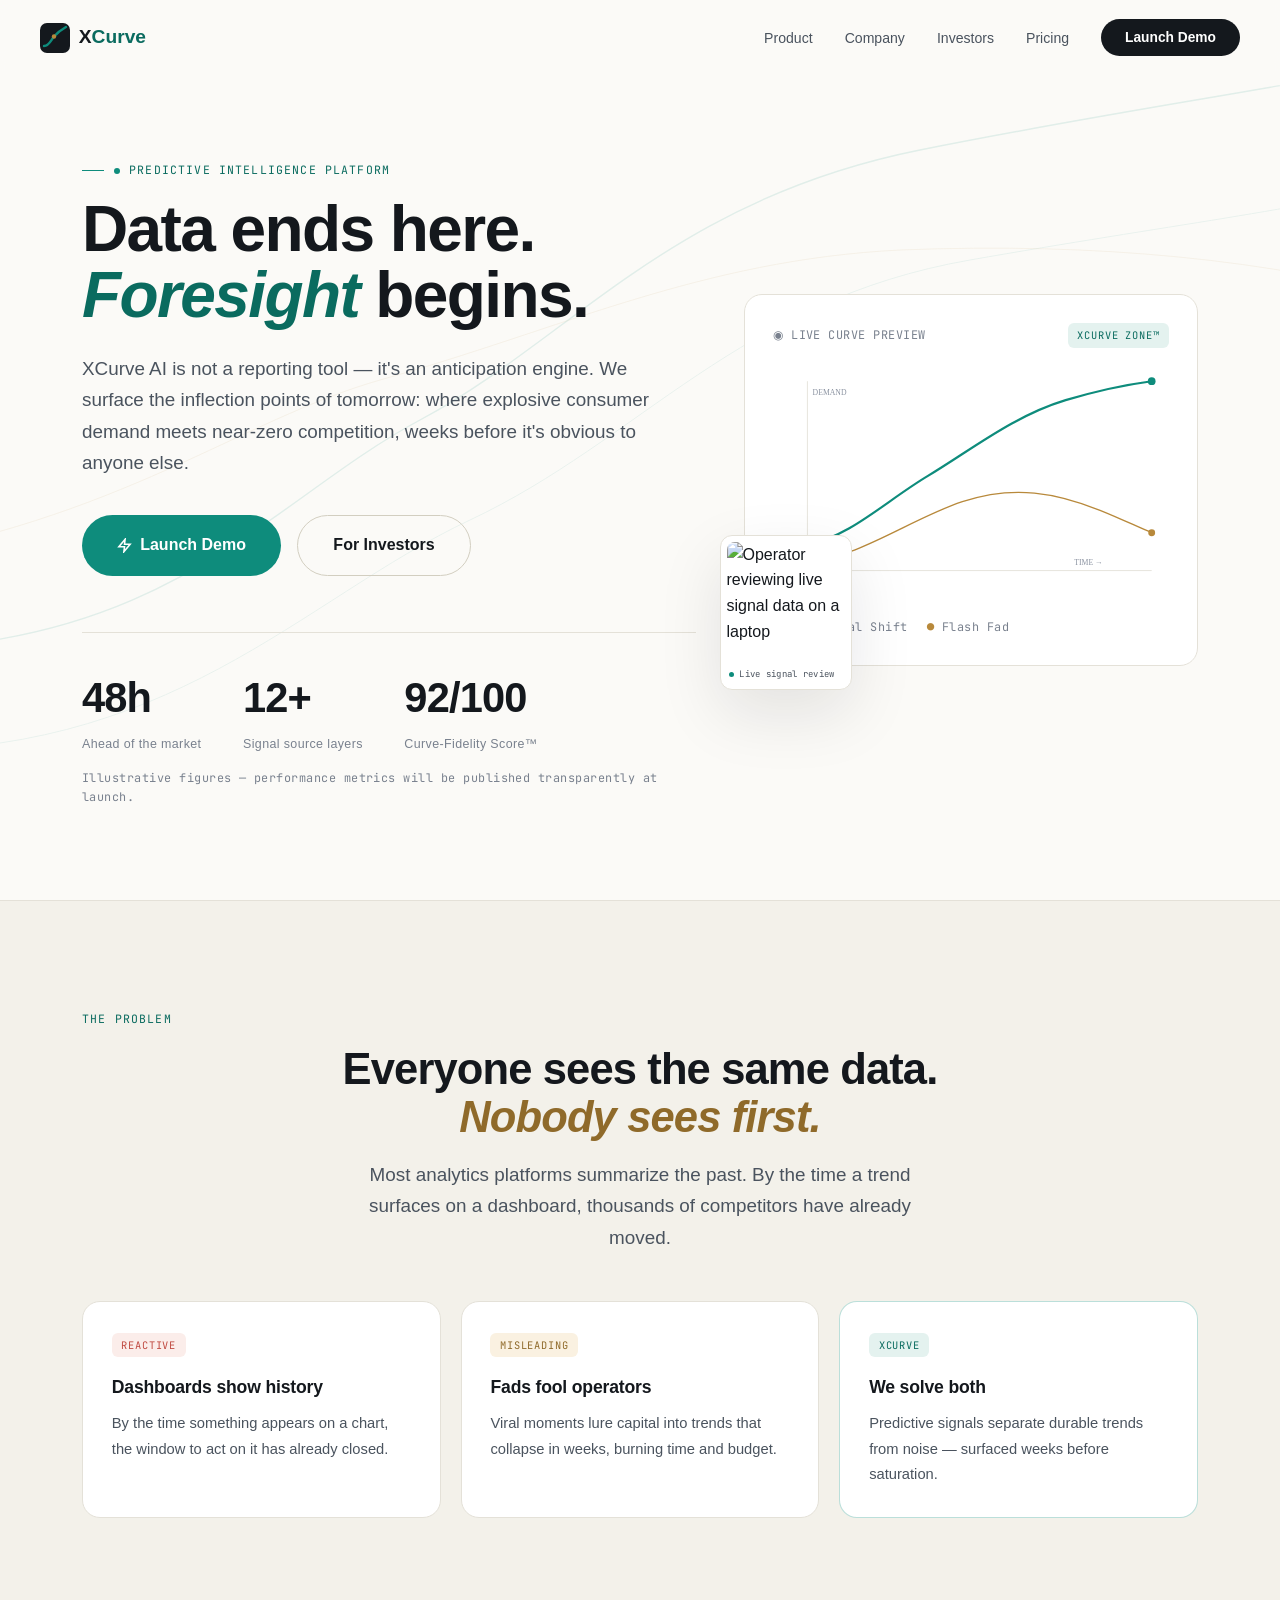
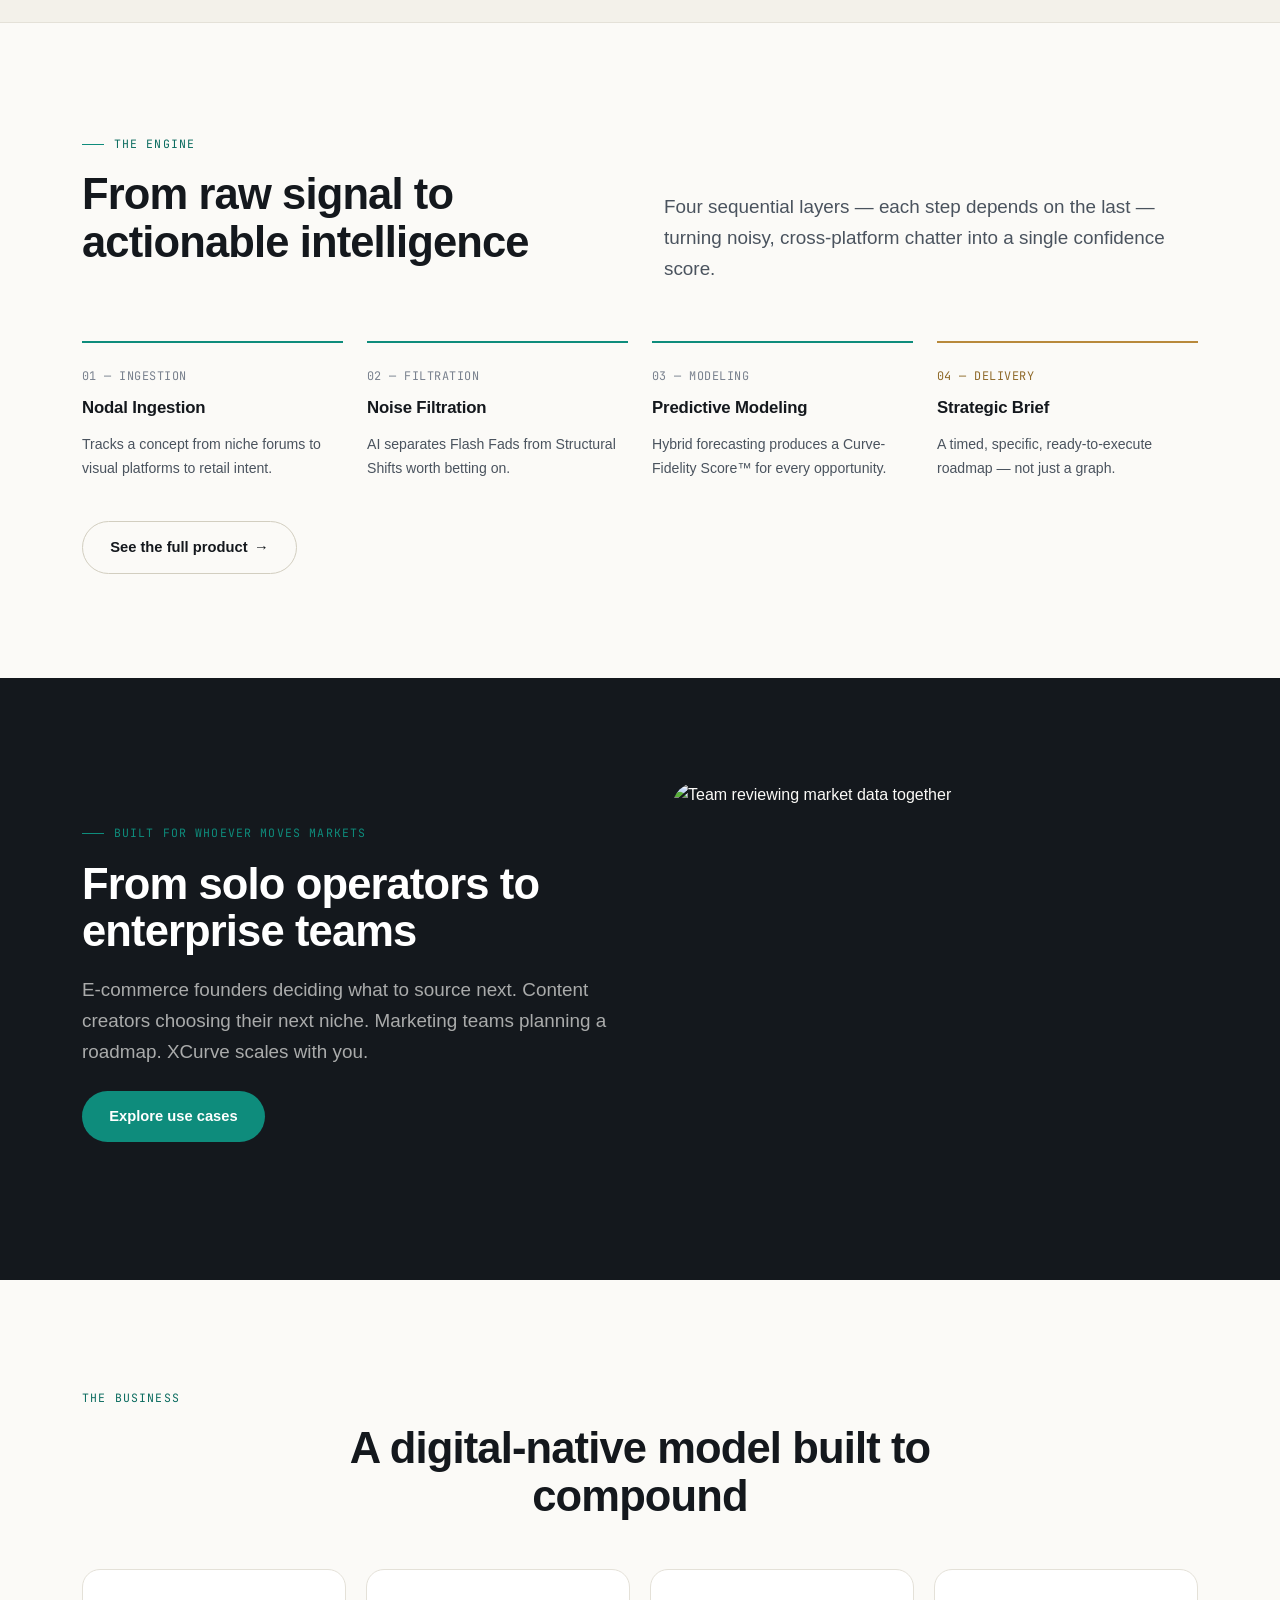
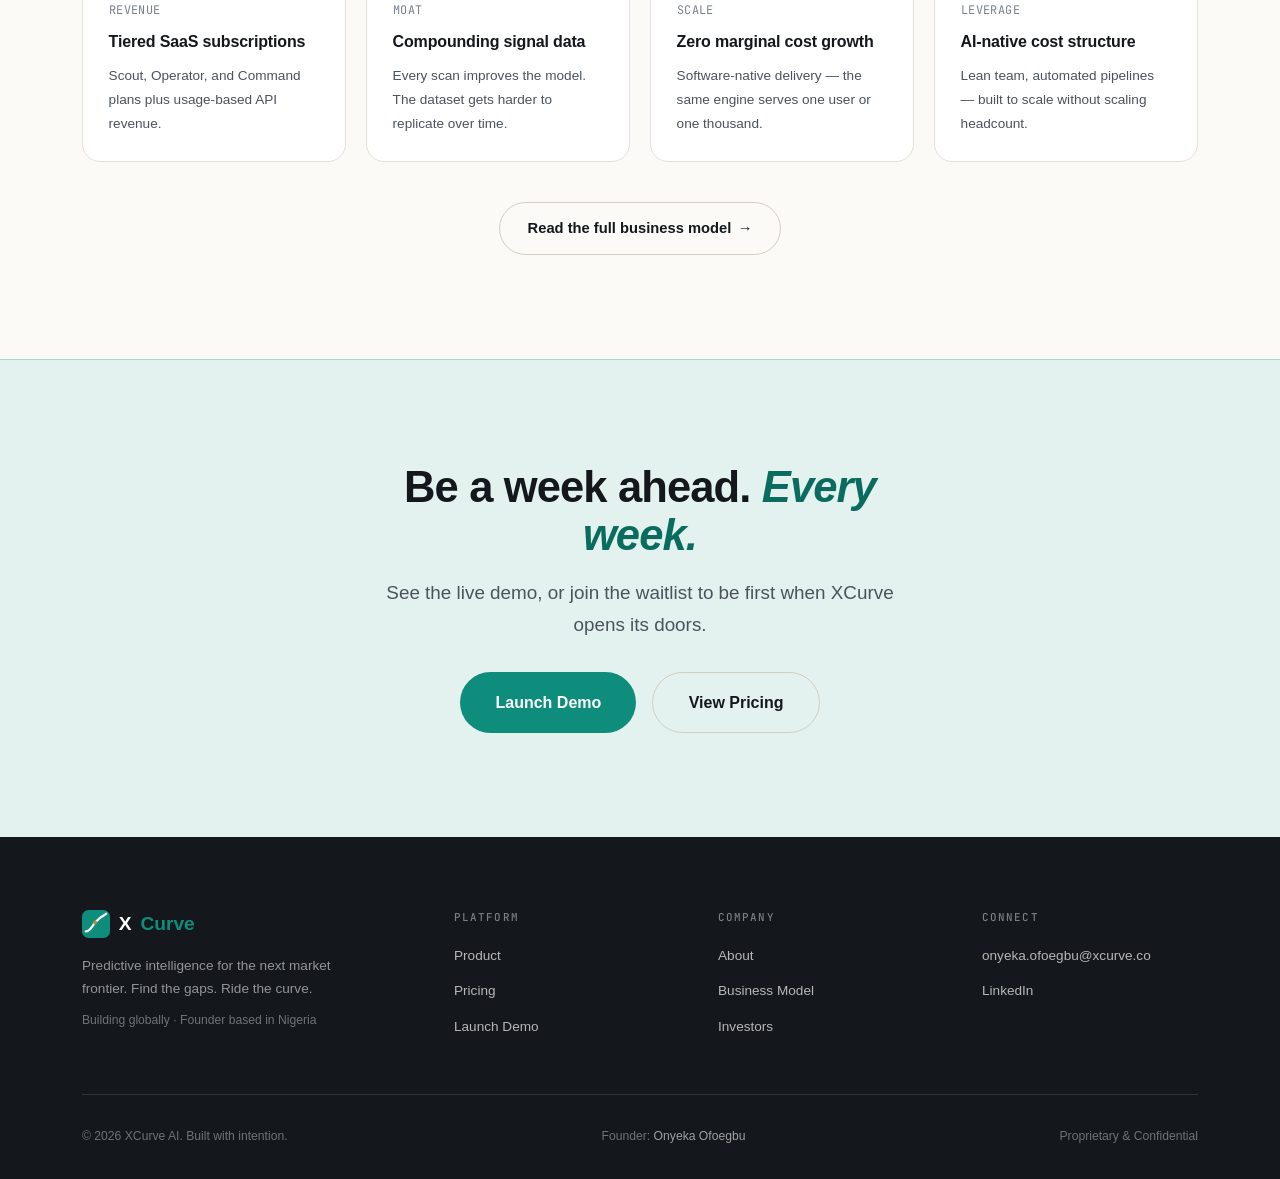
==== commit 2efff879: "feat : update web" ====
--- a/index.html
+++ b/index.html
@@ -1,347 +1,306 @@
 <!DOCTYPE html>
 <html lang="en">
-
 <head>
-  <meta charset="UTF-8" />
-  <meta name="viewport" content="width=device-width, initial-scale=1.0" />
-  <title>XCurve AI — Predictive Intelligence for the Next Market Frontier</title>
-  <meta name="description"
-    content="XCurve AI is an anticipation engine that identifies unsaturated market opportunities before they go mainstream. See the curve before it bends." />
-  <meta property="og:title" content="XCurve AI — Predictive Intelligence for the Next Market Frontier" />
-  <meta property="og:description"
-    content="Find the gaps. Ride the curve. XCurve AI surfaces where high demand meets zero competition — before anyone else." />
-  <meta property="og:type" content="website" />
-  <meta name="theme-color" content="#0E8C7C" />
-  <link rel="icon" type="image/svg+xml"
-    href="data:image/svg+xml,<svg xmlns='http://www.w3.org/2000/svg' viewBox='0 0 32 32'><rect width='32' height='32' rx='7' fill='%23FBFAF7'/><path d='M4 24C10 24 12 18 16 14 20 10 22 9 28 5' fill='none' stroke='%230E8C7C' stroke-width='3' stroke-linecap='round'/><circle cx='16' cy='14' r='2.5' fill='%23B8893B'/></svg>" />
-  <link rel="preconnect" href="https://api.fontshare.com" crossorigin />
-  <link rel="preconnect" href="https://fonts.googleapis.com" crossorigin />
-  <link rel="stylesheet" href="./xcurve.css" />
+<meta charset="UTF-8" />
+<meta name="viewport" content="width=device-width, initial-scale=1.0" />
+<title>XCurve AI — Predictive Intelligence for the Next Market Frontier</title>
+<meta name="description" content="XCurve AI is an anticipation engine that identifies unsaturated market opportunities before they go mainstream. See the curve before it bends." />
+<meta property="og:title" content="XCurve AI — Predictive Intelligence for the Next Market Frontier" />
+<meta property="og:description" content="Find the gaps. Ride the curve. XCurve AI surfaces where high demand meets zero competition — before anyone else." />
+<meta property="og:type" content="website" />
+<meta name="theme-color" content="#0E8C7C" />
+<link rel="icon" type="image/svg+xml" href="data:image/svg+xml,<svg xmlns='http://www.w3.org/2000/svg' viewBox='0 0 32 32'><rect width='32' height='32' rx='7' fill='%23FBFAF7'/><path d='M4 24C10 24 12 18 16 14 20 10 22 9 28 5' fill='none' stroke='%230E8C7C' stroke-width='3' stroke-linecap='round'/><circle cx='16' cy='14' r='2.5' fill='%23B8893B'/></svg>" />
+<link rel="preconnect" href="https://api.fontshare.com" crossorigin />
+<link rel="preconnect" href="https://fonts.googleapis.com" crossorigin />
+<link rel="stylesheet" href="./xcurve.css" />
 </head>
-
 <body>
 
-  <!-- ╔══════════════════════════════════════════════════════════╗ -->
-  <!-- ║  NAV                                                     ║ -->
-  <!-- ╚══════════════════════════════════════════════════════════╝ -->
-  <nav id="nav">
-    <a href="index.html" class="nav__logo">
-      <svg width="30" height="30" viewBox="0 0 30 30" fill="none">
-        <rect width="30" height="30" rx="7" fill="#14181D" />
-        <path d="M4 23C9 23 11 17 14 13.5 17 10 19 8 26 4" stroke="#0E8C7C" stroke-width="2.4" stroke-linecap="round"
-          fill="none" />
-        <circle cx="14" cy="13.5" r="2.2" fill="#B8893B" />
+<!-- ╔══════════════════════════════════════════════════════════╗ -->
+<!-- ║  NAV                                                     ║ -->
+<!-- ╚══════════════════════════════════════════════════════════╝ -->
+<nav id="nav">
+  <a href="index.html" class="nav__logo">
+    <svg width="30" height="30" viewBox="0 0 30 30" fill="none">
+      <rect width="30" height="30" rx="7" fill="#14181D"/>
+      <path d="M4 23C9 23 11 17 14 13.5 17 10 19 8 26 4" stroke="#0E8C7C" stroke-width="2.4" stroke-linecap="round" fill="none"/>
+      <circle cx="14" cy="13.5" r="2.2" fill="#B8893B"/>
+    </svg>
+    <span>X<em>Curve</em></span>
+  </a>
+  <ul class="nav__links" id="nav-links">
+    <li><a href="product.html">Product</a></li>
+    <li><a href="company.html">Company</a></li>
+    <li><a href="investors.html">Investors</a></li>
+    <li><a href="pricing.html">Pricing</a></li>
+    <li><a href="demo.html" class="nav__cta">Launch Demo</a></li>
+  </ul>
+  <button class="nav__burger" id="nav-burger" aria-label="Toggle menu"><span></span><span></span><span></span></button>
+</nav>
+
+<!-- ╔══════════════════════════════════════════════════════════╗ -->
+<!-- ║  HERO — full viewport                                    ║ -->
+<!-- ╚══════════════════════════════════════════════════════════╝ -->
+<section style="min-height:100svh; display:flex; align-items:center; position:relative; overflow:hidden; padding:calc(var(--nav-h) + 2rem) 0 3rem;">
+
+  <!-- ambient curve field background -->
+  <svg class="curve-divider curve-animated" viewBox="0 0 1440 900" preserveAspectRatio="xMidYMid slice" style="position:absolute; inset:0; width:100%; height:100%; opacity:.5;" aria-hidden="true">
+    <path d="M-50,650 C 250,650 350,500 500,420 C 650,340 750,200 1000,150 C 1200,110 1350,90 1500,60" fill="none" stroke="#0E8C7C" stroke-width="1.4" opacity=".22" style="--dash-len:2200;"/>
+    <path d="M-50,750 C 250,760 380,600 550,520 C 720,440 820,300 1050,260 C 1250,225 1380,210 1500,180" fill="none" stroke="#0E8C7C" stroke-width="1" opacity=".14" style="--dash-len:2200; animation-delay:.6s;"/>
+    <path d="M-50,560 C 200,520 320,420 460,380 C 640,330 780,260 980,250 C 1180,242 1350,260 1500,300" fill="none" stroke="#B8893B" stroke-width="1" opacity=".16" style="--dash-len:2200; animation-delay:.9s;"/>
+  </svg>
+
+  <div class="wrap g-2-uneven hero-enter" style="position:relative; z-index:2; gap:3rem; align-items:center;">
+
+    <div>
+      <div class="eyebrow hero-enter__item" style="--d:0s;"><span class="pulse-dot" style="width:6px;height:6px;border-radius:50%;background:var(--teal);display:inline-block;"></span>Predictive Intelligence Platform</div>
+      <h1 class="h-display hero-enter__item" style="--d:.08s;">Data ends here.<br><span class="italic" style="color:var(--teal-deep);">Foresight</span> begins.</h1>
+      <p class="lede hero-enter__item" style="--d:.16s; margin-top:1.5rem;">
+        XCurve AI is not a reporting tool — it's an anticipation engine. We surface
+        the inflection points of tomorrow: where explosive consumer demand meets
+        near-zero competition, weeks before it's obvious to anyone else.
+      </p>
+      <div class="hero-enter__item" style="--d:.24s; display:flex; gap:1rem; margin-top:2.3rem; flex-wrap:wrap;">
+        <a href="demo.html" class="btn btn--teal btn--lg">
+          <svg width="15" height="15" viewBox="0 0 24 24" fill="none" stroke="currentColor" stroke-width="2.5"><path d="M13 2L3 14h9l-1 8 10-12h-9l1-8z"/></svg>
+          Launch Demo
+        </a>
+        <a href="investors.html" class="btn btn--ghost btn--lg">For Investors</a>
+      </div>
+
+      <div class="hero-enter__item" style="--d:.32s; display:flex; gap:2.6rem; margin-top:3.5rem; padding-top:2rem; border-top:1px solid var(--line); flex-wrap:wrap;">
+        <div class="stat-block">
+          <span class="val" data-count="48" data-suffix="h">0h</span>
+          <span class="lbl">Ahead of the market</span>
+        </div>
+        <div class="stat-block">
+          <span class="val" data-count="12" data-suffix="+">0+</span>
+          <span class="lbl">Signal source layers</span>
+        </div>
+        <div class="stat-block">
+          <span class="val" data-count="92" data-suffix="/100">0</span>
+          <span class="lbl">Curve-Fidelity Score™</span>
+        </div>
+      </div>
+      <p class="fine hero-enter__item" style="--d:.38s; margin-top:.9rem;">Illustrative figures — performance metrics will be published transparently at launch.</p>
+    </div>
+
+    <!-- signature curve instrument -->
+    <div class="card hero-enter__item hero-visual" style="--d:.3s; padding:1.75rem; background:var(--card); position:relative;">
+      <div style="display:flex; justify-content:space-between; align-items:center; margin-bottom:1rem;">
+        <span class="fine" style="text-transform:uppercase;">◉ Live Curve Preview</span>
+        <span class="tag">XCurve Zone™</span>
+      </div>
+      <svg class="curve-animated" viewBox="0 0 460 280" style="width:100%; height:auto;" aria-hidden="true">
+        <line x1="40" y1="20" x2="40" y2="240" stroke="#E4E1D8" stroke-width="1"/>
+        <line x1="40" y1="240" x2="440" y2="240" stroke="#E4E1D8" stroke-width="1"/>
+        <path d="M40,210 C 90,200 130,160 180,130 C 230,100 280,60 340,42 C 380,30 410,24 440,20" fill="none" stroke="#0E8C7C" stroke-width="2.5" stroke-linecap="round" style="--dash-len:620; animation-delay:.5s;"/>
+        <path d="M40,230 C 100,225 160,180 220,160 C 280,140 330,150 380,170 C 405,180 425,190 440,196" fill="none" stroke="#B8893B" stroke-width="1.6" stroke-dasharray="5 5" stroke-linecap="round"/>
+        <circle cx="440" cy="20" r="4.5" fill="#0E8C7C" class="pulse-dot-svg"/>
+        <circle cx="440" cy="196" r="4" fill="#B8893B"/>
+        <text x="46" y="36" font-family="Satoshi" font-size="9" fill="#8A92A0">DEMAND</text>
+        <text x="350" y="234" font-family="Satoshi" font-size="9" fill="#8A92A0">TIME →</text>
       </svg>
-      <span>X<em>Curve</em></span>
-    </a>
-    <ul class="nav__links" id="nav-links">
-      <li><a href="product.html">Product</a></li>
-      <li><a href="company.html">Company</a></li>
-      <li><a href="investors.html">Investors</a></li>
-      <li><a href="pricing.html">Pricing</a></li>
-      <!-- <li><a href="demo.html" class="nav__cta">Launch Demo</a></li> -->
-    </ul>
-    <button class="nav__burger" id="nav-burger"
-      aria-label="Toggle menu"><span></span><span></span><span></span></button>
-  </nav>
-
-  <!-- ╔══════════════════════════════════════════════════════════╗ -->
-  <!-- ║  HERO — full viewport                                    ║ -->
-  <!-- ╚══════════════════════════════════════════════════════════╝ -->
-  <section
-    style="min-height:100svh; display:flex; align-items:center; position:relative; overflow:hidden; padding:calc(var(--nav-h) + 2rem) 0 3rem;">
-
-    <!-- ambient curve field background -->
-    <svg class="curve-divider curve-animated" viewBox="0 0 1440 900" preserveAspectRatio="xMidYMid slice"
-      style="position:absolute; inset:0; width:100%; height:100%; opacity:.5;" aria-hidden="true">
-      <path d="M-50,650 C 250,650 350,500 500,420 C 650,340 750,200 1000,150 C 1200,110 1350,90 1500,60" fill="none"
-        stroke="#0E8C7C" stroke-width="1.4" opacity=".22" style="--dash-len:2200;" />
-      <path d="M-50,750 C 250,760 380,600 550,520 C 720,440 820,300 1050,260 C 1250,225 1380,210 1500,180" fill="none"
-        stroke="#0E8C7C" stroke-width="1" opacity=".14" style="--dash-len:2200; animation-delay:.6s;" />
-      <path d="M-50,560 C 200,520 320,420 460,380 C 640,330 780,260 980,250 C 1180,242 1350,260 1500,300" fill="none"
-        stroke="#B8893B" stroke-width="1" opacity=".16" style="--dash-len:2200; animation-delay:.9s;" />
-    </svg>
-
-    <div class="wrap g-2-uneven hero-enter" style="position:relative; z-index:2; gap:3rem; align-items:center;">
-
+      <div style="display:flex; gap:1.2rem; margin-top:.8rem; flex-wrap:wrap;">
+        <span class="fine"><span style="color:var(--teal);">●</span> Structural Shift</span>
+        <span class="fine"><span style="color:var(--gold);">●</span> Flash Fad</span>
+      </div>
+
+      <!-- floating credibility photo -->
+      <div class="hero-photo-float hero-enter__item" style="--d:.55s;">
+        <img src="https://images.unsplash.com/photo-1563986768494-4dee2763ff3f?w=400&q=80&auto=format&fit=crop" alt="Operator reviewing live signal data on a laptop" loading="lazy" />
+        <div class="hero-photo-float__tag">
+          <span class="pulse-dot" style="width:5px;height:5px;border-radius:50%;background:var(--teal);display:inline-block;"></span>
+          Live signal review
+        </div>
+      </div>
+    </div>
+  </div>
+</section>
+
+<!-- ╔══════════════════════════════════════════════════════════╗ -->
+<!-- ║  PROBLEM STRIP                                           ║ -->
+<!-- ╚══════════════════════════════════════════════════════════╝ -->
+<section class="section-pad" style="background:var(--paper-dim); border-top:1px solid var(--line); border-bottom:1px solid var(--line);">
+  <div class="wrap">
+    <p class="eyebrow eyebrow--center" style="justify-content:center;">The Problem</p>
+    <h2 class="h-section reveal" style="text-align:center; max-width:740px; margin-left:auto; margin-right:auto;">Everyone sees the same data. <span class="italic txt-gold">Nobody sees first.</span></h2>
+    <p class="lede reveal" style="text-align:center; margin:0 auto 3rem;">Most analytics platforms summarize the past. By the time a trend surfaces on a dashboard, thousands of competitors have already moved.</p>
+
+    <div class="g-3" style="gap:1.25rem;">
+      <div class="card reveal" style="padding:1.8rem;">
+        <div class="tag" style="background:var(--red-tint); color:var(--red); margin-bottom:1rem;">Reactive</div>
+        <h3 class="h-sub" style="font-size:1.1rem;">Dashboards show history</h3>
+        <p class="body-text" style="font-size:.92rem;">By the time something appears on a chart, the window to act on it has already closed.</p>
+      </div>
+      <div class="card reveal" style="padding:1.8rem;">
+        <div class="tag tag--gold" style="margin-bottom:1rem;">Misleading</div>
+        <h3 class="h-sub" style="font-size:1.1rem;">Fads fool operators</h3>
+        <p class="body-text" style="font-size:.92rem;">Viral moments lure capital into trends that collapse in weeks, burning time and budget.</p>
+      </div>
+      <div class="card reveal" style="padding:1.8rem; border-color:var(--teal-line);">
+        <div class="tag" style="margin-bottom:1rem;">XCurve</div>
+        <h3 class="h-sub" style="font-size:1.1rem;">We solve both</h3>
+        <p class="body-text" style="font-size:.92rem;">Predictive signals separate durable trends from noise — surfaced weeks before saturation.</p>
+      </div>
+    </div>
+  </div>
+</section>
+
+<!-- ╔══════════════════════════════════════════════════════════╗ -->
+<!-- ║  HOW IT WORKS (real sequence — numbers justified)        ║ -->
+<!-- ╚══════════════════════════════════════════════════════════╝ -->
+<section class="section-pad">
+  <div class="wrap">
+    <div class="g-2" style="gap:3rem; align-items:end; margin-bottom:3.5rem;">
       <div>
-        <div class="eyebrow hero-enter__item" style="--d:0s;"><span class="pulse-dot"
-            style="width:6px;height:6px;border-radius:50%;background:var(--teal);display:inline-block;"></span>Predictive
-          Intelligence Platform</div>
-        <h1 class="h-display hero-enter__item" style="--d:.08s;">Data ends here.<br><span class="italic"
-            style="color:var(--teal-deep);">Foresight</span> begins.</h1>
-        <p class="lede hero-enter__item" style="--d:.16s; margin-top:1.5rem;">
-          XCurve AI is not a reporting tool — it's an anticipation engine. We surface
-          the inflection points of tomorrow: where explosive consumer demand meets
-          near-zero competition, weeks before it's obvious to anyone else.
-        </p>
-        <div class="hero-enter__item" style="--d:.24s; display:flex; gap:1rem; margin-top:2.3rem; flex-wrap:wrap;">
-          <a href="demo.html" class="btn btn--teal btn--lg">
-            <svg width="15" height="15" viewBox="0 0 24 24" fill="none" stroke="currentColor" stroke-width="2.5">
-              <path d="M13 2L3 14h9l-1 8 10-12h-9l1-8z" />
-            </svg>
-            Launch Demo
-          </a>
-          <a href="investors.html" class="btn btn--ghost btn--lg">For Investors</a>
-        </div>
-
-        <div class="hero-enter__item"
-          style="--d:.32s; display:flex; gap:2.6rem; margin-top:3.5rem; padding-top:2rem; border-top:1px solid var(--line); flex-wrap:wrap;">
-          <div class="stat-block">
-            <span class="val" data-count="48" data-suffix="h">0h</span>
-            <span class="lbl">Ahead of the market</span>
-          </div>
-          <div class="stat-block">
-            <span class="val" data-count="12" data-suffix="+">0+</span>
-            <span class="lbl">Signal source layers</span>
-          </div>
-          <div class="stat-block">
-            <span class="val" data-count="92" data-suffix="/100">0</span>
-            <span class="lbl">Curve-Fidelity Score™</span>
-          </div>
-        </div>
-        <p class="fine hero-enter__item" style="--d:.38s; margin-top:.9rem;">Illustrative figures — performance metrics
-          will be published transparently at launch.</p>
-      </div>
-
-      <!-- signature curve instrument -->
-      <div class="card hero-enter__item" style="--d:.3s; padding:1.75rem; background:var(--card);">
-        <div style="display:flex; justify-content:space-between; align-items:center; margin-bottom:1rem;">
-          <span class="fine" style="text-transform:uppercase;">◉ Live Curve Preview</span>
-          <span class="tag">XCurve Zone™</span>
-        </div>
-        <svg class="curve-animated" viewBox="0 0 460 280" style="width:100%; height:auto;" aria-hidden="true">
-          <line x1="40" y1="20" x2="40" y2="240" stroke="#E4E1D8" stroke-width="1" />
-          <line x1="40" y1="240" x2="440" y2="240" stroke="#E4E1D8" stroke-width="1" />
-          <path d="M40,210 C 90,200 130,160 180,130 C 230,100 280,60 340,42 C 380,30 410,24 440,20" fill="none"
-            stroke="#0E8C7C" stroke-width="2.5" stroke-linecap="round" style="--dash-len:620; animation-delay:.5s;" />
-          <path d="M40,230 C 100,225 160,180 220,160 C 280,140 330,150 380,170 C 405,180 425,190 440,196" fill="none"
-            stroke="#B8893B" stroke-width="1.6" stroke-dasharray="5 5" stroke-linecap="round" />
-          <circle cx="440" cy="20" r="4.5" fill="#0E8C7C" class="pulse-dot-svg" />
-          <circle cx="440" cy="196" r="4" fill="#B8893B" />
-          <text x="46" y="36" font-family="Satoshi" font-size="9" fill="#8A92A0">DEMAND</text>
-          <text x="350" y="234" font-family="Satoshi" font-size="9" fill="#8A92A0">TIME →</text>
-        </svg>
-        <div style="display:flex; gap:1.2rem; margin-top:.8rem; flex-wrap:wrap;">
-          <span class="fine"><span style="color:var(--teal);">●</span> Structural Shift</span>
-          <span class="fine"><span style="color:var(--gold);">●</span> Flash Fad</span>
-        </div>
-      </div>
-    </div>
-  </section>
-
-  <!-- ╔══════════════════════════════════════════════════════════╗ -->
-  <!-- ║  PROBLEM STRIP                                           ║ -->
-  <!-- ╚══════════════════════════════════════════════════════════╝ -->
-  <section class="section-pad"
-    style="background:var(--paper-dim); border-top:1px solid var(--line); border-bottom:1px solid var(--line);">
-    <div class="wrap">
-      <p class="eyebrow eyebrow--center" style="justify-content:center;">The Problem</p>
-      <h2 class="h-section reveal" style="text-align:center; max-width:740px; margin-left:auto; margin-right:auto;">
-        Everyone sees the same data. <span class="italic txt-gold">Nobody sees first.</span></h2>
-      <p class="lede reveal" style="text-align:center; margin:0 auto 3rem;">Most analytics platforms summarize the past.
-        By the time a trend surfaces on a dashboard, thousands of competitors have already moved.</p>
-
-      <div class="g-3" style="gap:1.25rem;">
-        <div class="card reveal" style="padding:1.8rem;">
-          <div class="tag" style="background:var(--red-tint); color:var(--red); margin-bottom:1rem;">Reactive</div>
-          <h3 class="h-sub" style="font-size:1.1rem;">Dashboards show history</h3>
-          <p class="body-text" style="font-size:.92rem;">By the time something appears on a chart, the window to act on
-            it has already closed.</p>
-        </div>
-        <div class="card reveal" style="padding:1.8rem;">
-          <div class="tag tag--gold" style="margin-bottom:1rem;">Misleading</div>
-          <h3 class="h-sub" style="font-size:1.1rem;">Fads fool operators</h3>
-          <p class="body-text" style="font-size:.92rem;">Viral moments lure capital into trends that collapse in weeks,
-            burning time and budget.</p>
-        </div>
-        <div class="card reveal" style="padding:1.8rem; border-color:var(--teal-line);">
-          <div class="tag" style="margin-bottom:1rem;">XCurve</div>
-          <h3 class="h-sub" style="font-size:1.1rem;">We solve both</h3>
-          <p class="body-text" style="font-size:.92rem;">Predictive signals separate durable trends from noise —
-            surfaced weeks before saturation.</p>
-        </div>
-      </div>
-    </div>
-  </section>
-
-  <!-- ╔══════════════════════════════════════════════════════════╗ -->
-  <!-- ║  HOW IT WORKS (real sequence — numbers justified)        ║ -->
-  <!-- ╚══════════════════════════════════════════════════════════╝ -->
-  <section class="section-pad">
-    <div class="wrap">
-      <div class="g-2" style="gap:3rem; align-items:end; margin-bottom:3.5rem;">
-        <div>
-          <p class="eyebrow">The Engine</p>
-          <h2 class="h-section reveal">From raw signal to actionable intelligence</h2>
-        </div>
-        <p class="lede reveal">Four sequential layers — each step depends on the last — turning noisy, cross-platform
-          chatter into a single confidence score.</p>
-      </div>
-
-      <div class="g-4" style="gap:1.5rem;">
-        <div class="reveal step-card" style="border-top:2px solid var(--teal); padding-top:1.2rem;">
-          <span class="fine">01 — INGESTION</span>
-          <h3 class="h-sub" style="font-size:1.05rem; margin-top:.5rem;">Nodal Ingestion</h3>
-          <p class="body-text" style="font-size:.88rem;">Tracks a concept from niche forums to visual platforms to
-            retail intent.</p>
-        </div>
-        <div class="reveal step-card" style="border-top:2px solid var(--teal); padding-top:1.2rem;">
-          <span class="fine">02 — FILTRATION</span>
-          <h3 class="h-sub" style="font-size:1.05rem; margin-top:.5rem;">Noise Filtration</h3>
-          <p class="body-text" style="font-size:.88rem;">AI separates Flash Fads from Structural Shifts worth betting
-            on.</p>
-        </div>
-        <div class="reveal step-card" style="border-top:2px solid var(--teal); padding-top:1.2rem;">
-          <span class="fine">03 — MODELING</span>
-          <h3 class="h-sub" style="font-size:1.05rem; margin-top:.5rem;">Predictive Modeling</h3>
-          <p class="body-text" style="font-size:.88rem;">Hybrid forecasting produces a Curve-Fidelity Score™ for every
-            opportunity.</p>
-        </div>
-        <div class="reveal step-card" style="border-top:2px solid var(--gold); padding-top:1.2rem;">
-          <span class="fine" style="color:var(--gold-deep);">04 — DELIVERY</span>
-          <h3 class="h-sub" style="font-size:1.05rem; margin-top:.5rem;">Strategic Brief</h3>
-          <p class="body-text" style="font-size:.88rem;">A timed, specific, ready-to-execute roadmap — not just a graph.
-          </p>
-        </div>
-      </div>
-      <div style="margin-top:2.5rem;">
-        <a href="product.html" class="btn btn--ghost link-arrow">See the full product <span>→</span></a>
-      </div>
-    </div>
-  </section>
-
-  <!-- ╔══════════════════════════════════════════════════════════╗ -->
-  <!-- ║  USE CASE — human photography                            ║ -->
-  <!-- ╚══════════════════════════════════════════════════════════╝ -->
-  <section class="section-pad" style="background:var(--ink); color:var(--paper);">
-    <div class="wrap g-2" style="gap:4rem; align-items:center;">
+        <p class="eyebrow">The Engine</p>
+        <h2 class="h-section reveal">From raw signal to actionable intelligence</h2>
+      </div>
+      <p class="lede reveal">Four sequential layers — each step depends on the last — turning noisy, cross-platform chatter into a single confidence score.</p>
+    </div>
+
+    <div class="g-4" style="gap:1.5rem;">
+      <div class="reveal step-card" style="border-top:2px solid var(--teal); padding-top:1.2rem;">
+        <span class="fine">01 — INGESTION</span>
+        <h3 class="h-sub" style="font-size:1.05rem; margin-top:.5rem;">Nodal Ingestion</h3>
+        <p class="body-text" style="font-size:.88rem;">Tracks a concept from niche forums to visual platforms to retail intent.</p>
+      </div>
+      <div class="reveal step-card" style="border-top:2px solid var(--teal); padding-top:1.2rem;">
+        <span class="fine">02 — FILTRATION</span>
+        <h3 class="h-sub" style="font-size:1.05rem; margin-top:.5rem;">Noise Filtration</h3>
+        <p class="body-text" style="font-size:.88rem;">AI separates Flash Fads from Structural Shifts worth betting on.</p>
+      </div>
+      <div class="reveal step-card" style="border-top:2px solid var(--teal); padding-top:1.2rem;">
+        <span class="fine">03 — MODELING</span>
+        <h3 class="h-sub" style="font-size:1.05rem; margin-top:.5rem;">Predictive Modeling</h3>
+        <p class="body-text" style="font-size:.88rem;">Hybrid forecasting produces a Curve-Fidelity Score™ for every opportunity.</p>
+      </div>
+      <div class="reveal step-card" style="border-top:2px solid var(--gold); padding-top:1.2rem;">
+        <span class="fine" style="color:var(--gold-deep);">04 — DELIVERY</span>
+        <h3 class="h-sub" style="font-size:1.05rem; margin-top:.5rem;">Strategic Brief</h3>
+        <p class="body-text" style="font-size:.88rem;">A timed, specific, ready-to-execute roadmap — not just a graph.</p>
+      </div>
+    </div>
+    <div style="margin-top:2.5rem;">
+      <a href="product.html" class="btn btn--ghost link-arrow">See the full product <span>→</span></a>
+    </div>
+  </div>
+</section>
+
+<!-- ╔══════════════════════════════════════════════════════════╗ -->
+<!-- ║  USE CASE — human photography                            ║ -->
+<!-- ╚══════════════════════════════════════════════════════════╝ -->
+<section class="section-pad" style="background:var(--ink); color:var(--paper);">
+  <div class="wrap g-2" style="gap:4rem; align-items:center;">
+    <div>
+      <p class="eyebrow" style="color:var(--teal);">Built for whoever moves markets</p>
+      <h2 class="h-section reveal" style="color:#fff;">From solo operators to enterprise teams</h2>
+      <p class="lede reveal" style="color:rgba(251,250,247,.65);">E-commerce founders deciding what to source next. Content creators choosing their next niche. Marketing teams planning a roadmap. XCurve scales with you.</p>
+      <a href="product.html#usecases" class="btn btn--teal" style="margin-top:1.5rem;">Explore use cases</a>
+    </div>
+    <div class="reveal img-frame" style="border-radius:var(--r4); overflow:hidden; aspect-ratio:4/3;">
+      <img src="https://images.unsplash.com/photo-1758873268745-dd2cf0d677b5?w=900&q=80&auto=format&fit=crop" alt="Team reviewing market data together" style="width:100%; height:100%; object-fit:cover;" loading="lazy"/>
+    </div>
+  </div>
+</section>
+
+<!-- ╔══════════════════════════════════════════════════════════╗ -->
+<!-- ║  BUSINESS MODEL TEASER                                   ║ -->
+<!-- ╚══════════════════════════════════════════════════════════╝ -->
+<section class="section-pad">
+  <div class="wrap">
+    <p class="eyebrow eyebrow--center" style="justify-content:center;">The Business</p>
+    <h2 class="h-section reveal" style="text-align:center; max-width:680px; margin:0 auto 3rem;">A digital-native model built to compound</h2>
+
+    <div class="g-4" style="gap:1.25rem;">
+      <div class="card reveal" style="padding:1.6rem;">
+        <span class="fine">REVENUE</span>
+        <h3 class="h-sub" style="font-size:1rem; margin-top:.5rem;">Tiered SaaS subscriptions</h3>
+        <p class="body-text" style="font-size:.85rem;">Scout, Operator, and Command plans plus usage-based API revenue.</p>
+      </div>
+      <div class="card reveal" style="padding:1.6rem;">
+        <span class="fine">MOAT</span>
+        <h3 class="h-sub" style="font-size:1rem; margin-top:.5rem;">Compounding signal data</h3>
+        <p class="body-text" style="font-size:.85rem;">Every scan improves the model. The dataset gets harder to replicate over time.</p>
+      </div>
+      <div class="card reveal" style="padding:1.6rem;">
+        <span class="fine">SCALE</span>
+        <h3 class="h-sub" style="font-size:1rem; margin-top:.5rem;">Zero marginal cost growth</h3>
+        <p class="body-text" style="font-size:.85rem;">Software-native delivery — the same engine serves one user or one thousand.</p>
+      </div>
+      <div class="card reveal" style="padding:1.6rem;">
+        <span class="fine">LEVERAGE</span>
+        <h3 class="h-sub" style="font-size:1rem; margin-top:.5rem;">AI-native cost structure</h3>
+        <p class="body-text" style="font-size:.85rem;">Lean team, automated pipelines — built to scale without scaling headcount.</p>
+      </div>
+    </div>
+    <div style="margin-top:2.5rem; text-align:center;">
+      <a href="company.html#business-model" class="btn btn--ghost link-arrow">Read the full business model <span>→</span></a>
+    </div>
+  </div>
+</section>
+
+<!-- ╔══════════════════════════════════════════════════════════╗ -->
+<!-- ║  FINAL CTA                                               ║ -->
+<!-- ╚══════════════════════════════════════════════════════════╝ -->
+<section class="section-pad" style="background:var(--teal-tint); border-top:1px solid var(--teal-line);">
+  <div class="wrap" style="text-align:center; max-width:620px; margin:0 auto;">
+    <h2 class="h-section reveal">Be a week ahead. <span class="italic txt-teal">Every week.</span></h2>
+    <p class="lede reveal" style="margin:0 auto 2rem; text-align:center;">See the live demo, or join the waitlist to be first when XCurve opens its doors.</p>
+    <div style="display:flex; gap:1rem; justify-content:center; flex-wrap:wrap;">
+      <a href="demo.html" class="btn btn--teal btn--lg">Launch Demo</a>
+      <a href="pricing.html" class="btn btn--ghost btn--lg">View Pricing</a>
+    </div>
+  </div>
+</section>
+
+<!-- ╔══════════════════════════════════════════════════════════╗ -->
+<!-- ║  FOOTER                                                  ║ -->
+<!-- ╚══════════════════════════════════════════════════════════╝ -->
+<footer>
+  <div class="wrap">
+    <div class="footer-grid">
       <div>
-        <p class="eyebrow" style="color:var(--teal);">Built for whoever moves markets</p>
-        <h2 class="h-section reveal" style="color:#fff;">From solo operators to enterprise teams</h2>
-        <p class="lede reveal" style="color:rgba(251,250,247,.65);">E-commerce founders deciding what to source next.
-          Content creators choosing their next niche. Marketing teams planning a roadmap. XCurve scales with you.</p>
-        <a href="product.html#usecases" class="btn btn--teal" style="margin-top:1.5rem;">Explore use cases</a>
-      </div>
-      <div class="reveal img-frame" style="border-radius:var(--r4); overflow:hidden; aspect-ratio:4/3;">
-        <img src="https://images.unsplash.com/photo-1758873268745-dd2cf0d677b5?w=900&q=80&auto=format&fit=crop"
-          alt="Team reviewing market data together" style="width:100%; height:100%; object-fit:cover;" loading="lazy" />
-      </div>
-    </div>
-  </section>
-
-  <!-- ╔══════════════════════════════════════════════════════════╗ -->
-  <!-- ║  BUSINESS MODEL TEASER                                   ║ -->
-  <!-- ╚══════════════════════════════════════════════════════════╝ -->
-  <section class="section-pad">
-    <div class="wrap">
-      <p class="eyebrow eyebrow--center" style="justify-content:center;">The Business</p>
-      <h2 class="h-section reveal" style="text-align:center; max-width:680px; margin:0 auto 3rem;">A digital-native
-        model built to compound</h2>
-
-      <div class="g-4" style="gap:1.25rem;">
-        <div class="card reveal" style="padding:1.6rem;">
-          <span class="fine">REVENUE</span>
-          <h3 class="h-sub" style="font-size:1rem; margin-top:.5rem;">Tiered SaaS subscriptions</h3>
-          <p class="body-text" style="font-size:.85rem;">Scout, Operator, and Command plans plus usage-based API
-            revenue.</p>
-        </div>
-        <div class="card reveal" style="padding:1.6rem;">
-          <span class="fine">MOAT</span>
-          <h3 class="h-sub" style="font-size:1rem; margin-top:.5rem;">Compounding signal data</h3>
-          <p class="body-text" style="font-size:.85rem;">Every scan improves the model. The dataset gets harder to
-            replicate over time.</p>
-        </div>
-        <div class="card reveal" style="padding:1.6rem;">
-          <span class="fine">SCALE</span>
-          <h3 class="h-sub" style="font-size:1rem; margin-top:.5rem;">Zero marginal cost growth</h3>
-          <p class="body-text" style="font-size:.85rem;">Software-native delivery — the same engine serves one user or
-            one thousand.</p>
-        </div>
-        <div class="card reveal" style="padding:1.6rem;">
-          <span class="fine">LEVERAGE</span>
-          <h3 class="h-sub" style="font-size:1rem; margin-top:.5rem;">AI-native cost structure</h3>
-          <p class="body-text" style="font-size:.85rem;">Lean team, automated pipelines — built to scale without scaling
-            headcount.</p>
-        </div>
-      </div>
-      <div style="margin-top:2.5rem; text-align:center;">
-        <a href="company.html#business-model" class="btn btn--ghost link-arrow">Read the full business model
-          <span>→</span></a>
-      </div>
-    </div>
-  </section>
-
-  <!-- ╔══════════════════════════════════════════════════════════╗ -->
-  <!-- ║  FINAL CTA                                               ║ -->
-  <!-- ╚══════════════════════════════════════════════════════════╝ -->
-  <section class="section-pad" style="background:var(--teal-tint); border-top:1px solid var(--teal-line);">
-    <div class="wrap" style="text-align:center; max-width:620px; margin:0 auto;">
-      <h2 class="h-section reveal">Be a week ahead. <span class="italic txt-teal">Every week.</span></h2>
-      <p class="lede reveal" style="margin:0 auto 2rem; text-align:center;">See the live demo, or join the waitlist to
-        be first when XCurve opens its doors.</p>
-      <div style="display:flex; gap:1rem; justify-content:center; flex-wrap:wrap;">
-        <a href="demo.html" class="btn btn--teal btn--lg">Launch Demo</a>
-        <a href="pricing.html" class="btn btn--ghost btn--lg">View Pricing</a>
-      </div>
-    </div>
-  </section>
-
-  <!-- ╔══════════════════════════════════════════════════════════╗ -->
-  <!-- ║  FOOTER                                                  ║ -->
-  <!-- ╚══════════════════════════════════════════════════════════╝ -->
-  <footer>
-    <div class="wrap">
-      <div class="footer-grid">
-        <div>
-          <a href="index.html" class="footer-brand">
-            <svg width="28" height="28" viewBox="0 0 30 30" fill="none">
-              <rect width="30" height="30" rx="7" fill="#0E8C7C" />
-              <path d="M4 23C9 23 11 17 14 13.5 17 10 19 8 26 4" stroke="#FBFAF7" stroke-width="2.4"
-                stroke-linecap="round" fill="none" />
-              <circle cx="14" cy="13.5" r="2.2" fill="#B8893B" />
-            </svg>
-            X<em>Curve</em>
-          </a>
-          <p class="footer-desc">Predictive intelligence for the next market frontier. Find the gaps. Ride the curve.
-          </p>
-          <p class="footer-locale">Building globally · Founder based in Nigeria</p>
-        </div>
-        <div class="footer-col">
-          <h4>Platform</h4>
-          <ul>
-            <li><a href="product.html">Product</a></li>
-            <li><a href="pricing.html">Pricing</a></li>
-            <li><a href="demo.html">Launch Demo</a></li>
-          </ul>
-        </div>
-        <div class="footer-col">
-          <h4>Company</h4>
-          <ul>
-            <li><a href="company.html">About</a></li>
-            <li><a href="company.html#business-model">Business Model</a></li>
-            <li><a href="investors.html">Investors</a></li>
-          </ul>
-        </div>
-        <div class="footer-col">
-          <h4>Connect</h4>
-          <ul>
-            <li><a href="mailto:onyeka.ofoegbu@xcurve.co">onyeka.ofoegbu@xcurve.co</a></li>
-            <li><a href="https://www.linkedin.com/in/onyeka-ofoegbu-446b8630a/" target="_blank"
-                rel="noopener">LinkedIn</a></li>
-          </ul>
-        </div>
-      </div>
-      <div class="footer-bottom">
-        <p>© 2026 XCurve AI. Built with intention.</p>
-        <p>Founder: <a href="https://www.linkedin.com/in/onyeka-ofoegbu-446b8630a/" target="_blank"
-            rel="noopener">Onyeka Ofoegbu</a></p>
-        <p>Proprietary &amp; Confidential</p>
-      </div>
-    </div>
-  </footer>
-
-  <script src="./shared.js"></script>
+        <a href="index.html" class="footer-brand">
+          <svg width="28" height="28" viewBox="0 0 30 30" fill="none"><rect width="30" height="30" rx="7" fill="#0E8C7C"/><path d="M4 23C9 23 11 17 14 13.5 17 10 19 8 26 4" stroke="#FBFAF7" stroke-width="2.4" stroke-linecap="round" fill="none"/><circle cx="14" cy="13.5" r="2.2" fill="#B8893B"/></svg>
+          X<em>Curve</em>
+        </a>
+        <p class="footer-desc">Predictive intelligence for the next market frontier. Find the gaps. Ride the curve.</p>
+        <p class="footer-locale">Building globally · Founder based in Nigeria</p>
+      </div>
+      <div class="footer-col">
+        <h4>Platform</h4>
+        <ul>
+          <li><a href="product.html">Product</a></li>
+          <li><a href="pricing.html">Pricing</a></li>
+          <li><a href="demo.html">Launch Demo</a></li>
+        </ul>
+      </div>
+      <div class="footer-col">
+        <h4>Company</h4>
+        <ul>
+          <li><a href="company.html">About</a></li>
+          <li><a href="company.html#business-model">Business Model</a></li>
+          <li><a href="investors.html">Investors</a></li>
+        </ul>
+      </div>
+      <div class="footer-col">
+        <h4>Connect</h4>
+        <ul>
+          <li><a href="mailto:onyeka.ofoegbu@xcurve.co">onyeka.ofoegbu@xcurve.co</a></li>
+          <li><a href="https://www.linkedin.com/in/onyeka-ofoegbu-446b8630a/" target="_blank" rel="noopener">LinkedIn</a></li>
+        </ul>
+      </div>
+    </div>
+    <div class="footer-bottom">
+      <p>© 2026 XCurve AI. Built with intention.</p>
+      <p>Founder: <a href="https://www.linkedin.com/in/onyeka-ofoegbu-446b8630a/" target="_blank" rel="noopener">Onyeka Ofoegbu</a></p>
+      <p>Proprietary &amp; Confidential</p>
+    </div>
+  </div>
+</footer>
+
+<script src="./shared.js"></script>
 </body>
-
-</html>+</html>
--- a/xcurve.css
+++ b/xcurve.css
@@ -1,70 +1,63 @@
 /* ================================================================
-   XCurve AI — Design System
+   XCurve AI — Design System v2
    Editorial Instrument · warm paper, ink, teal + gold signal
+   Typography: Clash Display (headlines) · Satoshi (body) · JetBrains Mono (data)
    ================================================================ */
 
-@import url('https://fonts.googleapis.com/css2?family=Fraunces:opsz,wght@9..144,400;9..144,500;9..144,600;9..144,700;9..144,800&family=Inter:wght@400;500;600;700&family=JetBrains+Mono:wght@400;500&display=swap');
+@import url('https://api.fontshare.com/v2/css?f[]=clash-display@400,500,600,700&f[]=satoshi@400,500,600,700,900&display=swap');
+@import url('https://fonts.googleapis.com/css2?family=JetBrains+Mono:wght@400;500;600&display=swap');
 
 :root {
   /* surfaces */
-  --paper: #FBFAF7;
-  --paper-dim: #F3F1EA;
-  --card: #FFFFFF;
-  --ink: #14181D;
-  --ink-soft: #4A535E;
-  --ink-faint: #8A92A0;
-  --line: #E4E1D8;
-  --line-strong: #D2CEC0;
+  --paper:      #FBFAF7;
+  --paper-dim:  #F3F1EA;
+  --card:       #FFFFFF;
+  --ink:        #14181D;
+  --ink-soft:   #4A535E;
+  --ink-faint:  #79818E;
+  --line:       #E4E1D8;
+  --line-strong:#D2CEC0;
 
   /* signal colors */
-  --teal: #0E8C7C;
-  --teal-deep: #0A6B5F;
-  --teal-tint: #E4F2EF;
-  --teal-line: rgba(14, 140, 124, .28);
-
-  --gold: #B8893B;
-  --gold-deep: #8F6A2A;
-  --gold-tint: #FAF1E1;
-
-  --red: #C04A41;
-  --red-tint: #FBEDEA;
+  --teal:       #0E8C7C;
+  --teal-deep:  #0A6B5F;
+  --teal-tint:  #E4F2EF;
+  --teal-line:  rgba(14,140,124,.28);
+
+  --gold:       #B8893B;
+  --gold-deep:  #8F6A2A;
+  --gold-tint:  #FAF1E1;
+
+  --red:        #C04A41;
+  --red-tint:   #FBEDEA;
 
   /* type */
-  --f-display: 'Fraunces', serif;
-  --f-body: 'Inter', sans-serif;
-  --f-mono: 'JetBrains Mono', monospace;
+  --f-display: 'Clash Display', 'Satoshi', -apple-system, 'Segoe UI', sans-serif;
+  --f-body:    'Satoshi', -apple-system, 'Segoe UI', Helvetica, Arial, sans-serif;
+  --f-mono:    'JetBrains Mono', monospace;
 
   /* radii */
-  --r1: 4px;
-  --r2: 10px;
-  --r3: 16px;
-  --r4: 24px;
-  --r-pill: 100px;
-
-  /* motion */
-  --ease: cubic-bezier(.4, 0, .2, 1);
-  --t1: .15s;
-  --t2: .3s;
-  --t3: .55s;
+  --r1: 6px; --r2: 12px; --r3: 18px; --r4: 26px; --r-pill: 100px;
+
+  /* motion — distinct eases for distinct purposes */
+  --ease:       cubic-bezier(.4,0,.2,1);
+  --ease-out:   cubic-bezier(.16,1,.3,1);
+  --ease-spring:cubic-bezier(.34,1.56,.64,1);
+  --t1: .18s; --t2: .32s; --t3: .6s; --t4: .9s;
+
+  /* shadows — soft, warm-tinted, premium */
+  --shadow-sm: 0 2px 8px rgba(20,24,29,.04);
+  --shadow-md: 0 12px 32px rgba(20,24,29,.07);
+  --shadow-lg: 0 24px 64px rgba(20,24,29,.10);
+  --shadow-teal: 0 14px 36px rgba(14,140,124,.18);
+  --shadow-gold: 0 14px 36px rgba(184,137,59,.18);
 
   --max-w: 1180px;
   --nav-h: 76px;
 }
 
-*,
-*::before,
-*::after {
-  box-sizing: border-box;
-  margin: 0;
-  padding: 0;
-}
-
-html {
-  scroll-behavior: smooth;
-  font-size: 16px;
-  -webkit-text-size-adjust: 100%;
-}
-
+*, *::before, *::after { box-sizing: border-box; margin: 0; padding: 0; }
+html { scroll-behavior: smooth; font-size: 16px; -webkit-text-size-adjust: 100%; }
 body {
   font-family: var(--f-body);
   background: var(--paper);
@@ -72,342 +65,293 @@
   line-height: 1.6;
   overflow-x: hidden;
   -webkit-font-smoothing: antialiased;
-}
-
-::selection {
-  background: var(--teal);
-  color: var(--paper);
-}
-
-a {
-  color: inherit;
-  text-decoration: none;
-}
-
-img {
-  display: block;
-  max-width: 100%;
-}
-
-button {
-  cursor: pointer;
-  border: 0;
-  background: none;
-  font-family: inherit;
-  color: inherit;
-}
-
-ul {
-  list-style: none;
-}
+  -moz-osx-font-smoothing: grayscale;
+}
+::selection { background: var(--teal); color: #fff; }
+a { color: inherit; text-decoration: none; }
+img { display: block; max-width: 100%; }
+button { cursor: pointer; border: 0; background: none; font-family: inherit; color: inherit; }
+ul { list-style: none; }
+svg { display: block; }
 
 :focus-visible {
   outline: 2px solid var(--teal);
   outline-offset: 3px;
+  border-radius: 2px;
 }
 
 /* ── Layout helpers ─────────────────────────────────────────── */
-.wrap {
-  max-width: var(--max-w);
-  margin: 0 auto;
-  padding: 0 2rem;
-}
-
-.section {
-  position: relative;
-}
-
-.section-pad {
-  padding: 6.5rem 0;
-}
-
-.section-pad-sm {
-  padding: 4.5rem 0;
-}
+.wrap { max-width: var(--max-w); margin: 0 auto; padding: 0 2rem; }
+.section { position: relative; }
+.section-pad { padding: 6.5rem 0; }
+.section-pad-sm { padding: 4.5rem 0; }
 
 .eyebrow {
-  display: inline-flex;
-  align-items: center;
-  gap: .6rem;
-  font-family: var(--f-mono);
-  font-size: .72rem;
-  color: var(--teal-deep);
-  letter-spacing: .1em;
-  text-transform: uppercase;
+  display: inline-flex; align-items: center; gap: .6rem;
+  font-family: var(--f-mono); font-size: .72rem;
+  color: var(--teal-deep); letter-spacing: .1em; text-transform: uppercase;
   margin-bottom: 1.1rem;
 }
-
 .eyebrow::before {
   content: '';
-  width: 22px;
-  height: 1px;
+  width: 22px; height: 1px;
   background: var(--teal);
   flex-shrink: 0;
 }
-
-.eyebrow--gold {
-  color: var(--gold-deep);
-}
-
-.eyebrow--gold::before {
-  background: var(--gold);
-}
-
-.eyebrow--center {
-  justify-content: center;
-}
-
-.eyebrow--center::before {
-  display: none;
-}
-
-h1,
-h2,
-h3,
-h4 {
-  font-family: var(--f-display);
-  font-weight: 600;
-  letter-spacing: -.01em;
-  color: var(--ink);
-}
+.eyebrow--gold { color: var(--gold-deep); }
+.eyebrow--gold::before { background: var(--gold); }
+.eyebrow--center { justify-content: center; }
+.eyebrow--center::before { display: none; }
+
+h1, h2, h3, h4 { font-family: var(--f-display); font-weight: 600; letter-spacing: -.01em; color: var(--ink); }
 
 .h-display {
   font-size: clamp(2.6rem, 5vw, 4.6rem);
-  font-weight: 600;
-  line-height: 1.04;
-  letter-spacing: -.02em;
-}
-
+  font-weight: 600; line-height: 1.03; letter-spacing: -.025em;
+  color: var(--ink);
+}
 .h-section {
   font-size: clamp(2rem, 3.4vw, 2.9rem);
-  font-weight: 600;
-  line-height: 1.12;
-  letter-spacing: -.015em;
+  font-weight: 600; line-height: 1.1; letter-spacing: -.02em;
   margin-bottom: 1.1rem;
-}
-
-.h-sub {
-  font-family: var(--f-display);
-  font-size: 1.4rem;
-  font-weight: 600;
-  margin-bottom: .6rem;
-}
+  color: var(--ink);
+}
+.h-sub { font-family: var(--f-display); font-size: 1.4rem; font-weight: 600; margin-bottom: .6rem; color: var(--ink); }
 
 .lede {
-  font-size: 1.18rem;
-  color: var(--ink-soft);
-  line-height: 1.65;
+  font-size: 1.18rem; color: var(--ink-soft); line-height: 1.65;
   max-width: 600px;
 }
-
-.body-text {
-  font-size: 1.02rem;
-  color: var(--ink-soft);
-  line-height: 1.75;
-  max-width: 560px;
-}
-
-.fine {
-  font-family: var(--f-mono);
-  font-size: .74rem;
-  color: var(--ink-faint);
-  letter-spacing: .04em;
-}
-
-.italic {
-  font-style: italic;
-}
-
-.txt-teal {
-  color: var(--teal-deep);
-}
-
-.txt-gold {
-  color: var(--gold-deep);
-}
-
-/* ── Reveal ─────────────────────────────────────────────────── */
-.reveal {
+.body-text { font-size: 1.02rem; color: var(--ink-soft); line-height: 1.75; max-width: 560px; }
+.fine { font-family: var(--f-mono); font-size: .74rem; color: var(--ink-faint); letter-spacing: .04em; }
+
+.italic { font-style: italic; }
+.txt-teal { color: var(--teal-deep); }
+.txt-gold { color: var(--gold-deep); }
+
+/* ── Reveal — CSS-first, JS-enhanced ────────────────────────────
+   Content is visible by default (.reveal alone = fully visible).
+   Only once JS confirms it's running does it arm the animation
+   via the .js-armed class on <html>, so a JS failure, slow
+   connection, or blocked script can NEVER hide content.        */
+.reveal { opacity: 1; transform: none; }
+.js-armed .reveal {
+  opacity: 0; transform: translateY(22px);
+  transition: opacity var(--t3) var(--ease-out), transform var(--t3) var(--ease-out);
+}
+.js-armed .reveal.in { opacity: 1; transform: none; }
+
+@media (prefers-reduced-motion: reduce) {
+  .js-armed .reveal { opacity: 1; transform: none; transition: none; }
+  html { scroll-behavior: auto; }
+}
+
+/* ── Hero entrance choreography (CSS-only, always plays) ──────
+   Distinct from .reveal: this is a one-time page-load sequence,
+   not scroll-triggered, so it doesn't depend on JS at all.      */
+@keyframes hero-item-in {
+  from { opacity: 0; transform: translateY(16px); }
+  to   { opacity: 1; transform: none; }
+}
+.hero-enter__item {
   opacity: 0;
-  transform: translateY(18px);
-  transition: opacity var(--t3) var(--ease), transform var(--t3) var(--ease);
-}
-
-.reveal.in {
-  opacity: 1;
-  transform: none;
+  animation: hero-item-in .8s var(--ease-out) forwards;
+  animation-delay: var(--d, 0s);
+}
+@media (prefers-reduced-motion: reduce) {
+  .hero-enter__item { opacity: 1; animation: none; }
+}
+
+@keyframes dot-pulse {
+  0%   { box-shadow: 0 0 0 0 rgba(14,140,124,.5); }
+  70%  { box-shadow: 0 0 0 8px rgba(14,140,124,0); }
+  100% { box-shadow: 0 0 0 0 rgba(14,140,124,0); }
+}
+.pulse-dot { animation: dot-pulse 2.4s var(--ease) infinite; }
+
+@keyframes svg-dot-pulse {
+  0%, 100% { opacity: 1; r: 4.5; }
+  50%      { opacity: .55; r: 6; }
+}
+.pulse-dot-svg { animation: svg-dot-pulse 2.4s var(--ease) infinite; transform-origin: center; }
+@media (prefers-reduced-motion: reduce) {
+  .pulse-dot, .pulse-dot-svg { animation: none; }
 }
 
 /* ── Buttons ────────────────────────────────────────────────── */
 .btn {
-  display: inline-flex;
-  align-items: center;
-  gap: .5rem;
-  font-family: var(--f-body);
-  font-size: .92rem;
-  font-weight: 600;
-  border-radius: var(--r-pill);
-  padding: .85rem 1.7rem;
-  transition: transform var(--t2) var(--ease), box-shadow var(--t2), background var(--t2), border-color var(--t2), color var(--t2);
+  display: inline-flex; align-items: center; gap: .5rem;
+  font-family: var(--f-body); font-size: .92rem; font-weight: 600;
+  border-radius: var(--r-pill); padding: .85rem 1.7rem;
+  transition: transform var(--t2) var(--ease-spring),
+              box-shadow var(--t2) var(--ease),
+              background var(--t2) var(--ease),
+              border-color var(--t2) var(--ease),
+              color var(--t2) var(--ease);
   white-space: nowrap;
-}
-
-.btn:hover {
-  transform: translateY(-1px);
-}
-
-.btn--primary {
-  background: var(--ink);
-  color: var(--paper);
-}
-
-.btn--primary:hover {
-  background: var(--teal-deep);
-  box-shadow: 0 8px 24px rgba(14, 140, 124, .25);
-}
-
-.btn--teal {
-  background: var(--teal);
-  color: #fff;
-}
-
-.btn--teal:hover {
-  background: var(--teal-deep);
-  box-shadow: 0 8px 24px rgba(14, 140, 124, .3);
-}
-
-.btn--ghost {
-  background: transparent;
-  color: var(--ink);
-  border: 1.5px solid var(--line-strong);
-}
-
-.btn--ghost:hover {
-  border-color: var(--teal);
-  color: var(--teal-deep);
-}
-
-.btn--gold {
-  background: var(--gold);
-  color: #fff;
-}
-
-.btn--gold:hover {
-  background: var(--gold-deep);
-  box-shadow: 0 8px 24px rgba(184, 137, 59, .3);
-}
-
-.btn--lg {
-  padding: 1.05rem 2.2rem;
-  font-size: 1rem;
-}
+  position: relative;
+}
+.btn:hover { transform: translateY(-2px); }
+.btn:active { transform: translateY(0) scale(.98); }
+
+.btn--primary { background: var(--ink); color: var(--paper); }
+.btn--primary:hover { background: var(--teal-deep); box-shadow: var(--shadow-teal); }
+
+.btn--teal { background: var(--teal); color: #fff; }
+.btn--teal:hover { background: var(--teal-deep); box-shadow: var(--shadow-teal); }
+
+.btn--ghost { background: transparent; color: var(--ink); border: 1.5px solid var(--line-strong); }
+.btn--ghost:hover { border-color: var(--teal); color: var(--teal-deep); background: var(--teal-tint); }
+
+.btn--gold { background: var(--gold); color: #fff; }
+.btn--gold:hover { background: var(--gold-deep); box-shadow: var(--shadow-gold); }
+
+.btn--lg { padding: 1.05rem 2.2rem; font-size: 1rem; }
 
 /* ── Nav ────────────────────────────────────────────────────── */
 #nav {
-  position: fixed;
-  top: 0;
-  left: 0;
-  right: 0;
+  position: fixed; top: 0; left: 0; right: 0;
   height: var(--nav-h);
-  display: flex;
-  align-items: center;
-  justify-content: space-between;
+  display: flex; align-items: center; justify-content: space-between;
   padding: 0 2.5rem;
   z-index: 1000;
-  background: rgba(251, 250, 247, .85);
-  backdrop-filter: blur(16px) saturate(140%);
+  background: rgba(251,250,247,.88);
+  backdrop-filter: blur(18px) saturate(150%);
+  -webkit-backdrop-filter: blur(18px) saturate(150%);
   border-bottom: 1px solid transparent;
-  transition: border-color var(--t2), box-shadow var(--t2);
-}
-
-#nav.nav--scrolled {
-  border-color: var(--line);
-  box-shadow: 0 1px 0 rgba(20, 24, 29, .02);
-}
-
+  transition: border-color var(--t2) var(--ease), box-shadow var(--t2) var(--ease);
+}
+#nav.nav--scrolled { border-color: var(--line); box-shadow: var(--shadow-sm); }
+
+/* Logo */
 .nav__logo {
-  display: flex;
-  align-items: center;
-  gap: .55rem;
-  font-family: var(--f-display);
-  font-weight: 700;
-  font-size: 1.2rem;
-}
-
-.nav__logo em {
-  font-style: normal;
-  color: var(--teal-deep);
-}
-
+  display: flex; align-items: center; gap: .55rem;
+  font-family: var(--f-display); font-weight: 600; font-size: 1.2rem;
+  color: var(--ink); transition: opacity var(--t2); flex-shrink: 0;
+}
+.nav__logo:hover { opacity: .7; }
+.nav__logo em { font-style: normal; color: var(--teal-deep); }
+
+/* Desktop links list */
 .nav__links {
-  display: flex;
-  align-items: center;
-  gap: 2.1rem;
-}
-
-.nav__links a {
-  font-size: .87rem;
-  font-weight: 500;
-  color: var(--ink-soft);
-  transition: color var(--t2);
-  position: relative;
-}
-
-.nav__links a:hover,
-.nav__links a.is-active {
-  color: var(--ink);
-}
-
-.nav__links a.is-active::after {
-  content: '';
-  position: absolute;
-  bottom: -20px;
-  left: 0;
-  right: 0;
-  height: 2px;
-  background: var(--teal);
-}
-
-.nav__cta {
-  background: var(--ink);
-  color: var(--paper) !important;
-  font-weight: 600 !important;
-  font-size: .85rem !important;
-  padding: .58rem 1.3rem;
-  border-radius: var(--r-pill);
-  transition: background var(--t2), transform var(--t2);
-}
-
-.nav__cta:hover {
-  background: var(--teal-deep);
-  transform: translateY(-1px);
-}
-
+  display: flex; align-items: center; gap: 2rem; list-style: none;
+}
+
+/* Every nav link — base state */
+.nav__links li a {
+  font-family: var(--f-body); font-size: .88rem; font-weight: 500;
+  color: var(--ink-soft); text-decoration: none;
+  transition: color var(--t2) var(--ease);
+  position: relative; padding: 4px 0; white-space: nowrap;
+}
+.nav__links li a:hover,
+.nav__links li a.is-active { color: var(--ink); }
+
+/* Underline indicator — plain links only */
+.nav__links li a::after {
+  content: ''; position: absolute; bottom: -24px; left: 0; right: 0;
+  height: 2px; background: var(--teal); border-radius: 2px;
+  transform: scaleX(0); transform-origin: left;
+  transition: transform var(--t2) var(--ease-out);
+}
+.nav__links li a:hover::after,
+.nav__links li a.is-active::after { transform: scaleX(1); }
+
+/* CTA pill — entirely separate, no underline */
+.nav__links li a.nav__cta {
+  display: inline-flex; align-items: center; justify-content: center;
+  gap: .4rem;
+  background: var(--ink); color: #fff;
+  font-weight: 600; font-size: .86rem;
+  padding: .75rem 1.5rem; border-radius: var(--r-pill);
+  line-height: 1; white-space: nowrap;
+  /* reset anything the base rule set */
+  border: none;
+  transition: background var(--t2) var(--ease),
+              transform var(--t2) var(--ease-spring),
+              box-shadow var(--t2) var(--ease);
+}
+.nav__links li a.nav__cta::after { display: none !important; }
+.nav__links li a.nav__cta:hover {
+  color: #fff; background: var(--teal-deep);
+  transform: translateY(-2px); box-shadow: var(--shadow-teal);
+}
+
+/* Burger — hidden on desktop */
 .nav__burger {
-  display: none;
-  flex-direction: column;
-  gap: 5px;
-  padding: 4px;
-}
-
+  display: none; flex-direction: column; justify-content: center;
+  gap: 5px; padding: 8px; background: none; border: none; cursor: pointer;
+  z-index: 1001; flex-shrink: 0;
+}
 .nav__burger span {
-  display: block;
-  width: 22px;
-  height: 1.5px;
-  background: var(--ink);
-  transition: transform var(--t2), opacity var(--t2);
-}
-
-.nav__burger.open span:nth-child(1) {
-  transform: translateY(6.5px) rotate(45deg);
-}
-
-.nav__burger.open span:nth-child(2) {
-  opacity: 0;
-}
-
-.nav__burger.open span:nth-child(3) {
-  transform: translateY(-6.5px) rotate(-45deg);
+  display: block; width: 22px; height: 2px;
+  background: var(--ink); border-radius: 2px;
+  transition: transform var(--t2) var(--ease), opacity var(--t2) var(--ease);
+  transform-origin: center;
+}
+.nav__burger.open span:nth-child(1) { transform: translateY(7px) rotate(45deg); }
+.nav__burger.open span:nth-child(2) { opacity: 0; transform: scaleX(0); }
+.nav__burger.open span:nth-child(3) { transform: translateY(-7px) rotate(-45deg); }
+
+/* ── Mobile nav ─────────────────────────────────────────────── */
+@media (max-width: 768px) {
+  #nav { padding: 0 1.25rem; }
+  .nav__burger { display: flex; }
+
+  /* Always in the DOM — slides down when .open is added */
+  .nav__links {
+    position: fixed; top: var(--nav-h); left: 0; right: 0; bottom: 0;
+    flex-direction: column; align-items: stretch; justify-content: flex-start;
+    padding: 1rem 1.5rem 2.5rem;
+    background: var(--paper);
+    border-top: 1px solid var(--line);
+    z-index: 999;
+    /* hidden state */
+    visibility: hidden;
+    pointer-events: none;
+    opacity: 0;
+    transform: translateY(-8px);
+    transition: opacity var(--t2) var(--ease-out),
+                transform var(--t2) var(--ease-out),
+                visibility 0s linear var(--t2);
+    /* override the desktop flex from the base rule */
+    display: flex !important;
+  }
+  .nav__links.open {
+    visibility: visible;
+    pointer-events: auto;
+    opacity: 1;
+    transform: translateY(0);
+    transition: opacity var(--t2) var(--ease-out),
+                transform var(--t2) var(--ease-out),
+                visibility 0s linear 0s;
+  }
+
+  /* Each list item full-width, hairline separator */
+  .nav__links li {
+    width: 100%;
+    border-bottom: 1px solid var(--line);
+  }
+  .nav__links li:last-child { border-bottom: none; }
+
+  /* Plain text links — large, comfortable tap targets */
+  .nav__links li a {
+    display: block;
+    padding: 1rem 0;
+    font-size: 1.05rem; font-weight: 500;
+    color: var(--ink);
+  }
+  .nav__links li a::after { display: none !important; }
+
+  /* CTA button — full-width, clearly a button at bottom of list */
+  .nav__links li a.nav__cta {
+    display: block; text-align: center;
+    margin-top: 1.25rem;
+    padding: 1rem 1.5rem;
+    font-size: 1rem; border-radius: var(--r2);
+    color: #fff !important;
+  }
+  .nav__links li a.nav__cta:hover { transform: none; box-shadow: none; }
 }
 
 /* ── Cards ──────────────────────────────────────────────────── */
@@ -415,332 +359,259 @@
   background: var(--card);
   border: 1px solid var(--line);
   border-radius: var(--r3);
-  transition: border-color var(--t2), box-shadow var(--t2), transform var(--t2);
-}
-
-.card:hover {
-  border-color: var(--line-strong);
-  box-shadow: 0 20px 48px rgba(20, 24, 29, .06);
-  transform: translateY(-3px);
-}
+  transition: border-color var(--t2) var(--ease), box-shadow var(--t3) var(--ease-out), transform var(--t3) var(--ease-out);
+}
+.card:hover { border-color: var(--line-strong); box-shadow: var(--shadow-md); transform: translateY(-4px); }
 
 .tag {
-  display: inline-flex;
-  align-items: center;
-  gap: .4rem;
-  font-family: var(--f-mono);
-  font-size: .65rem;
-  letter-spacing: .08em;
-  text-transform: uppercase;
-  padding: .25rem .6rem;
-  border-radius: var(--r1);
-  background: var(--teal-tint);
-  color: var(--teal-deep);
-}
-
-.tag--gold {
-  background: var(--gold-tint);
-  color: var(--gold-deep);
-}
+  display: inline-flex; align-items: center; gap: .4rem;
+  font-family: var(--f-mono); font-size: .65rem; letter-spacing: .08em; text-transform: uppercase;
+  padding: .25rem .6rem; border-radius: var(--r1);
+  background: var(--teal-tint); color: var(--teal-deep);
+}
+.tag--gold { background: var(--gold-tint); color: var(--gold-deep); }
 
 /* ── Curve motif (signature element) ───────────────────────── */
-.curve-divider {
-  display: block;
-  width: 100%;
-  height: auto;
-}
-
-.curve-divider path {
-  vector-effect: non-scaling-stroke;
+.curve-divider { display: block; width: 100%; height: auto; }
+.curve-divider path { vector-effect: non-scaling-stroke; }
+
+@keyframes curve-draw {
+  from { stroke-dashoffset: var(--dash-len, 1000); }
+  to   { stroke-dashoffset: 0; }
+}
+.curve-animated path {
+  stroke-dasharray: var(--dash-len, 1000);
+  stroke-dashoffset: var(--dash-len, 1000);
+  animation: curve-draw 2.4s var(--ease-out) .3s forwards;
+}
+@media (prefers-reduced-motion: reduce) {
+  .curve-animated path { animation: none; stroke-dashoffset: 0; }
 }
 
 /* ── Footer ─────────────────────────────────────────────────── */
-footer {
-  background: var(--ink);
-  color: rgba(251, 250, 247, .75);
-  padding: 4.5rem 0 2rem;
-}
-
-.footer-grid {
-  display: grid;
-  grid-template-columns: 1.5fr 1fr 1fr 1fr;
-  gap: 3rem;
-  margin-bottom: 3.5rem;
-}
-
-.footer-brand {
-  display: flex;
-  align-items: center;
-  gap: .55rem;
-  font-family: var(--f-display);
-  font-weight: 700;
-  font-size: 1.15rem;
-  color: #fff;
-  margin-bottom: .9rem;
-}
-
-.footer-brand em {
-  font-style: normal;
-  color: var(--teal);
-}
-
-.footer-desc {
-  font-size: .85rem;
-  line-height: 1.7;
-  max-width: 260px;
-  color: rgba(251, 250, 247, .55);
-}
-
-.footer-locale {
-  font-size: .76rem;
-  margin-top: .7rem;
-  color: rgba(251, 250, 247, .4);
-}
-
-.footer-col h4 {
-  font-family: var(--f-mono);
-  font-size: .68rem;
-  font-weight: 500;
-  letter-spacing: .1em;
-  text-transform: uppercase;
-  color: rgba(251, 250, 247, .45);
-  margin-bottom: 1rem;
-}
-
-.footer-col ul {
-  display: flex;
-  flex-direction: column;
-  gap: .6rem;
-}
-
-.footer-col a {
-  font-size: .85rem;
-  color: rgba(251, 250, 247, .7);
-  transition: color var(--t2);
-}
-
-.footer-col a:hover {
-  color: var(--teal);
-}
-
+footer { background: var(--ink); color: rgba(251,250,247,.75); padding: 4.5rem 0 2rem; }
+.footer-grid { display: grid; grid-template-columns: 1.5fr 1fr 1fr 1fr; gap: 3rem; margin-bottom: 3.5rem; }
+.footer-brand { display: flex; align-items: center; gap: .55rem; font-family: var(--f-display); font-weight: 600; font-size: 1.2rem; color: #fff; margin-bottom: .9rem; transition: opacity var(--t2); }
+.footer-brand:hover { opacity: .8; }
+.footer-brand em { font-style: normal; color: var(--teal); }
+.footer-desc { font-size: .85rem; line-height: 1.7; max-width: 260px; color: rgba(251,250,247,.55); }
+.footer-locale { font-size: .76rem; margin-top: .7rem; color: rgba(251,250,247,.4); }
+.footer-col h4 { font-family: var(--f-mono); font-size: .68rem; font-weight: 500; letter-spacing: .1em; text-transform: uppercase; color: rgba(251,250,247,.45); margin-bottom: 1rem; }
+.footer-col ul { display: flex; flex-direction: column; gap: .6rem; }
+.footer-col a { font-size: .85rem; color: rgba(251,250,247,.7); transition: color var(--t2) var(--ease); }
+.footer-col a:hover { color: var(--teal); }
 .footer-bottom {
-  display: flex;
-  align-items: center;
-  justify-content: space-between;
-  flex-wrap: wrap;
-  gap: 1rem;
-  padding-top: 2rem;
-  border-top: 1px solid rgba(251, 250, 247, .12);
-  font-size: .76rem;
-  color: rgba(251, 250, 247, .4);
-}
-
-.footer-bottom a {
-  color: rgba(251, 250, 247, .6);
-}
-
-.footer-bottom a:hover {
-  color: var(--teal);
-}
+  display: flex; align-items: center; justify-content: space-between; flex-wrap: wrap; gap: 1rem;
+  padding-top: 2rem; border-top: 1px solid rgba(251,250,247,.12);
+  font-size: .76rem; color: rgba(251,250,247,.4);
+}
+.footer-bottom a { color: rgba(251,250,247,.6); transition: color var(--t2) var(--ease); }
+.footer-bottom a:hover { color: var(--teal); }
 
 /* ── Page hero (sub-pages, not full home hero) ─────────────── */
-.page-hero {
-  padding: calc(var(--nav-h) + 4.5rem) 0 4rem;
-  border-bottom: 1px solid var(--line);
-}
-
-.page-hero__kicker {
-  font-family: var(--f-mono);
-  font-size: .72rem;
-  color: var(--teal-deep);
-  letter-spacing: .1em;
-  text-transform: uppercase;
-  margin-bottom: 1rem;
-}
+.page-hero { padding: calc(var(--nav-h) + 4.5rem) 0 4rem; border-bottom: 1px solid var(--line); }
+.page-hero__kicker { font-family: var(--f-mono); font-size: .72rem; color: var(--teal-deep); letter-spacing: .1em; text-transform: uppercase; margin-bottom: 1rem; }
 
 /* ── Stat blocks ────────────────────────────────────────────── */
-.stat-block {
-  display: flex;
-  flex-direction: column;
-  gap: .2rem;
-}
-
-.stat-block .val {
-  font-family: var(--f-display);
-  font-size: 2.6rem;
-  font-weight: 700;
-  color: var(--ink);
-  letter-spacing: -.02em;
-}
-
-.stat-block .lbl {
-  font-size: .78rem;
-  color: var(--ink-faint);
-  letter-spacing: .03em;
-}
-
-.stat-block .note {
-  font-family: var(--f-mono);
-  font-size: .65rem;
-  color: var(--ink-faint);
-  margin-top: .15rem;
-}
+.stat-block { display: flex; flex-direction: column; gap: .2rem; }
+.stat-block .val { font-family: var(--f-display); font-size: 2.6rem; font-weight: 600; color: var(--ink); letter-spacing: -.02em; }
+.stat-block .lbl { font-size: .78rem; color: var(--ink-faint); letter-spacing: .03em; }
+.stat-block .note { font-family: var(--f-mono); font-size: .65rem; color: var(--ink-faint); margin-top: .15rem; }
 
 /* ── Illustrative data disclaimer ──────────────────────────── */
 .disclaimer {
-  display: flex;
-  gap: .6rem;
-  align-items: flex-start;
-  background: var(--gold-tint);
-  border: 1px solid rgba(184, 137, 59, .22);
+  display: flex; gap: .6rem; align-items: flex-start;
+  background: var(--gold-tint); border: 1px solid rgba(184,137,59,.22);
+  border-radius: var(--r2); padding: .9rem 1.1rem;
+  font-size: .82rem; color: var(--gold-deep); line-height: 1.55;
+}
+
+/* ── Form states (waitlist) ─────────────────────────────────── */
+.field {
+  background: var(--card); border: 1.5px solid var(--line-strong); border-radius: var(--r-pill);
+  padding: .95rem 1.4rem; font-family: var(--f-body); font-size: .95rem; color: var(--ink);
+  outline: none; transition: border-color var(--t2) var(--ease), box-shadow var(--t2) var(--ease);
+  width: 100%;
+}
+.field:focus { border-color: var(--teal); box-shadow: 0 0 0 4px var(--teal-tint); }
+.field.input--error { border-color: var(--red) !important; box-shadow: 0 0 0 4px var(--red-tint) !important; animation: shake .4s var(--ease); }
+@keyframes shake {
+  0%, 100% { transform: translateX(0); }
+  20%, 60% { transform: translateX(-5px); }
+  40%, 80% { transform: translateX(5px); }
+}
+.waitlist-success { opacity: 0; transform: translateY(8px); transition: opacity var(--t3) var(--ease-out), transform var(--t3) var(--ease-out); }
+.waitlist-success.show { opacity: 1; transform: none; }
+
+/* ── Responsive grid utilities ──────────────────────────────── */
+.g-2   { display: grid; grid-template-columns: 1fr 1fr; }
+.g-3   { display: grid; grid-template-columns: repeat(3, 1fr); }
+.g-4   { display: grid; grid-template-columns: repeat(4, 1fr); }
+.g-2-uneven    { display: grid; grid-template-columns: 1.15fr .85fr; }
+.g-2-uneven-r  { display: grid; grid-template-columns: .8fr 1.2fr; }
+.g-founder     { display: grid; grid-template-columns: 320px 1fr; }
+
+/* ── Tables ─────────────────────────────────────────────────── */
+.xc-table { width: 100%; border-collapse: collapse; }
+.xc-table th, .xc-table td { text-align: left; padding: .9rem 1rem; border-bottom: 1px solid var(--line); font-size: .88rem; }
+.xc-table th { font-family: var(--f-mono); font-size: .68rem; letter-spacing: .06em; text-transform: uppercase; color: var(--ink-faint); font-weight: 500; }
+.xc-table td { color: var(--ink-soft); }
+
+/* ── Featured pricing card: ambient glow + lift ────────────── */
+.price-featured {
+  box-shadow: 0 0 0 1px var(--teal-line), var(--shadow-md);
+  animation: price-glow 4s var(--ease) infinite;
+}
+.price-featured:hover { transform: translateY(-6px); box-shadow: 0 0 0 1px var(--teal-line), var(--shadow-lg); }
+@keyframes price-glow {
+  0%, 100% { box-shadow: 0 0 0 1px var(--teal-line), var(--shadow-md); }
+  50%      { box-shadow: 0 0 0 1px var(--teal-line), 0 16px 40px rgba(14,140,124,.12); }
+}
+@media (prefers-reduced-motion: reduce) {
+  .price-featured { animation: none; }
+}
+
+/* ── Thesis cards (Investors page): accent underline on hover ─ */
+.thesis-card { position: relative; overflow: hidden; }
+.thesis-card::before {
+  content: ''; position: absolute; top: 0; left: 0; right: 0; height: 3px;
+  background: linear-gradient(90deg, var(--teal), var(--gold));
+  transform: scaleX(0); transform-origin: left;
+  transition: transform var(--t3) var(--ease-out);
+}
+.thesis-card:hover::before { transform: scaleX(1); }
+.thesis-card .val { transition: color var(--t2) var(--ease); }
+.thesis-card:hover .val { color: var(--teal-deep); }
+
+/* ── Model row (Company business-model ledger sequence) ───────
+   A numbered, left-bordered row that reads like ledger entries —
+   distinct editorial signature for the business-model breakdown. */
+.model-row { position: relative; padding-left: 2.4rem; border-left: 2px solid var(--line); transition: border-color var(--t3) var(--ease); }
+.model-row:hover { border-color: var(--teal-line); }
+.model-num {
+  position: absolute; left: -1px; top: 0;
+  transform: translateX(-50%);
+  background: var(--paper-dim); padding: 0 .5rem 0 0;
+  font-size: .85rem; font-weight: 600; color: var(--ink-faint);
+  transition: color var(--t3) var(--ease);
+}
+.model-row:hover .model-num { color: var(--teal-deep); }
+
+/* ── Matrix bubbles: stagger pop-in + live hover feel ──────── */
+.matrix-bubble { opacity: 1; transform-origin: center; transition: transform .25s var(--ease-spring); }
+.matrix-bubble:hover { transform: scale(1.25); cursor: pointer; }
+.js-armed .matrix-bubble { opacity: 0; transform: scale(0); }
+.js-armed .reveal.in .matrix-bubble {
+  opacity: 1; transform: scale(1);
+  transition: opacity .45s var(--ease-spring), transform .45s var(--ease-spring);
+  transition-delay: calc(var(--n, 0) * .1s + .3s);
+}
+.js-armed .reveal.in .matrix-bubble:hover { transform: scale(1.25); transition-delay: 0s; }
+
+/* ── Diagram node staggered entrance (signal flow, etc.) ───────
+   Default fully visible (opacity:1) for no-JS safety; once a
+   parent .reveal gets .in, nodes fade/scale in with a stagger. */
+.diagram-node { opacity: 1; transform-origin: center; }
+.js-armed .diagram-node { opacity: 0; transform: scale(.92); }
+.js-armed .reveal.in .diagram-node {
+  opacity: 1; transform: none;
+  transition: opacity .5s var(--ease-out), transform .5s var(--ease-out);
+  transition-delay: calc(var(--n, 0) * .15s + .2s);
+}
+
+/* ── Score fill bar (Curve-Fidelity gauge) ─────────────────────
+   Defaults to full width so it's never broken without JS;
+   JS narrows it to the real value and animates the fill in.    */
+.score-fill { width: 87%; transition: width 1.1s var(--ease-out); }
+.js-armed .score-fill { width: 0; }
+.js-armed .reveal.in .score-fill { width: 87%; }
+
+/* ── Hero floating photo accent ────────────────────────────────
+   A small "polaroid" peeking out of the curve-preview card —
+   adds human warmth beside the product visualization without
+   competing with it for attention.                              */
+.hero-photo-float {
+  position: absolute;
+  bottom: -1.6rem; left: -1.6rem;
+  width: 132px;
+  background: var(--card);
+  border: 1px solid var(--line);
   border-radius: var(--r2);
-  padding: .9rem 1.1rem;
-  font-size: .82rem;
-  color: var(--gold-deep);
-  line-height: 1.55;
-}
-
-/* ── Form states (waitlist) ─────────────────────────────────── */
-#waitlist-email.input--error {
-  border-color: var(--red) !important;
-  box-shadow: 0 0 0 3px var(--red-tint);
-}
-
-.waitlist-success {
-  opacity: 0;
-  transition: opacity var(--t3) var(--ease);
-}
-
-.waitlist-success.show {
-  opacity: 1;
-}
-
-/* ── Responsive grid utilities ──────────────────────────────── */
-.g-2 {
-  display: grid;
-  grid-template-columns: 1fr 1fr;
-}
-
-.g-3 {
-  display: grid;
-  grid-template-columns: repeat(3, 1fr);
-}
-
-.g-4 {
-  display: grid;
-  grid-template-columns: repeat(4, 1fr);
-}
-
-.g-2-uneven {
-  display: grid;
-  grid-template-columns: 1.15fr .85fr;
-}
-
-.g-2-uneven-r {
-  display: grid;
-  grid-template-columns: .8fr 1.2fr;
-}
-
-.g-founder {
-  display: grid;
-  grid-template-columns: 320px 1fr;
+  padding: 6px 6px 0;
+  box-shadow: var(--shadow-lg);
+  transform: rotate(-4deg);
+  transition: transform var(--t3) var(--ease-out), box-shadow var(--t3) var(--ease);
+}
+.hero-photo-float:hover { transform: rotate(-1deg) scale(1.04); box-shadow: 0 28px 64px rgba(20,24,29,.16); }
+.hero-photo-float img {
+  width: 100%; aspect-ratio: 1/1; object-fit: cover;
+  border-radius: calc(var(--r2) - 4px);
+  display: block;
+}
+.hero-photo-float__tag {
+  display: flex; align-items: center; gap: .35rem;
+  font-family: var(--f-mono); font-size: .56rem; letter-spacing: .03em;
+  color: var(--ink-soft); padding: .45rem .15rem .5rem;
+  white-space: nowrap;
+}
+@media (max-width: 860px) {
+  .hero-photo-float { left: 1rem; bottom: -1.4rem; width: 112px; }
+}
+@media (max-width: 480px) {
+  .hero-photo-float { display: none; } /* avoid overlap clutter on small phones */
+}
+
+/* ── Image frames (hover zoom, premium photography treatment) ─ */
+.img-frame { position: relative; }
+.img-frame img { transition: transform var(--t4) var(--ease-out); }
+.img-frame:hover img { transform: scale(1.045); }
+
+/* ── Step cards (How It Works / numbered sequences) ─────────── */
+.step-card { transition: transform var(--t3) var(--ease-out); cursor: default; }
+.step-card:hover { transform: translateY(-5px); }
+.step-card:hover .h-sub { color: var(--teal-deep); transition: color var(--t2) var(--ease); }
+
+/* ── Hover micro-interactions for inline link arrows ───────── */
+.link-arrow { display: inline-flex; align-items: center; gap: .4rem; transition: gap var(--t2) var(--ease); }
+.link-arrow:hover { gap: .65rem; }
+
+/* ── FAQ accordion shared visual ───────────────────────────── */
+.faq-item { transition: border-color var(--t2) var(--ease); }
+.faq-item:hover { border-color: var(--line-strong); }
+.faq-chevron { transition: transform var(--t2) var(--ease-out); display: inline-block; }
+.faq-item.open .faq-chevron { transform: rotate(45deg); color: var(--teal-deep); }
+
+/* ── Responsive ─────────────────────────────────────────────── */
+@media (max-width: 1180px) {
+  .wrap { padding: 0 1.75rem; }
 }
 
 @media (max-width: 1024px) {
-
-  .g-3,
-  .g-4 {
-    grid-template-columns: repeat(2, 1fr);
-  }
+  .g-3, .g-4 { grid-template-columns: repeat(2, 1fr); }
+  .footer-grid { grid-template-columns: 1fr 1fr; }
+  .section-pad { padding: 5.5rem 0; }
+  .h-display { font-size: clamp(2.3rem, 4.6vw, 3.6rem); }
+}
+
+@media (max-width: 860px) {
+  .g-2, .g-2-uneven, .g-2-uneven-r, .g-founder { grid-template-columns: 1fr !important; gap: 2rem !important; }
+  .g-founder > :first-child { max-width: 280px; }
 }
 
 @media (max-width: 768px) {
-
-  .g-2,
-  .g-3,
-  .g-4,
-  .g-2-uneven,
-  .g-2-uneven-r,
-  .g-founder,
-  .tab-panel {
-    grid-template-columns: 1fr !important;
-  }
-}
-
-/* ── Tables ─────────────────────────────────────────────────── */
-.xc-table {
-  width: 100%;
-  border-collapse: collapse;
-}
-
-.xc-table th,
-.xc-table td {
-  text-align: left;
-  padding: .9rem 1rem;
-  border-bottom: 1px solid var(--line);
-  font-size: .88rem;
-}
-
-.xc-table th {
-  font-family: var(--f-mono);
-  font-size: .68rem;
-  letter-spacing: .06em;
-  text-transform: uppercase;
-  color: var(--ink-faint);
-  font-weight: 500;
-}
-
-.xc-table td {
-  color: var(--ink-soft);
-}
-
-/* ── Responsive ─────────────────────────────────────────────── */
-@media (max-width: 1024px) {
-  .footer-grid {
-    grid-template-columns: 1fr 1fr;
-  }
-}
-
-@media (max-width: 768px) {
-  .nav__links {
-    display: none;
-  }
-
-  .nav__links.open {
-    display: flex;
-    flex-direction: column;
-    position: fixed;
-    inset: var(--nav-h) 0 0 0;
-    background: var(--paper);
-    align-items: center;
-    justify-content: center;
-    gap: 2rem;
-    z-index: 999;
-  }
-
-  .nav__links.open a {
-    font-size: 1.2rem;
-  }
-
-  .nav__burger {
-    display: flex;
-    z-index: 1001;
-  }
-
-  #nav {
-    padding: 0 1.25rem;
-  }
-
-  .wrap {
-    padding: 0 1.25rem;
-  }
-
-  .section-pad {
-    padding: 4rem 0;
-  }
-
-  .footer-grid {
-    grid-template-columns: 1fr;
-    gap: 2.2rem;
-  }
-}+  .wrap { padding: 0 1.25rem; }
+  .section-pad { padding: 4rem 0; }
+  .section-pad-sm { padding: 3rem 0; }
+  .footer-grid { grid-template-columns: 1fr; gap: 2.2rem; }
+  .g-3, .g-4, .tab-panel { grid-template-columns: 1fr !important; gap: 1.5rem !important; }
+  .h-display { font-size: clamp(2.1rem, 9vw, 2.8rem); }
+  .h-section { font-size: clamp(1.7rem, 7vw, 2.2rem); }
+  .lede { font-size: 1.05rem; }
+  .btn--lg { padding: .9rem 1.8rem; font-size: .94rem; }
+}
+
+@media (max-width: 480px) {
+  .wrap { padding: 0 1.1rem; }
+  .section-pad { padding: 3.25rem 0; }
+  .card { border-radius: var(--r2); }
+}
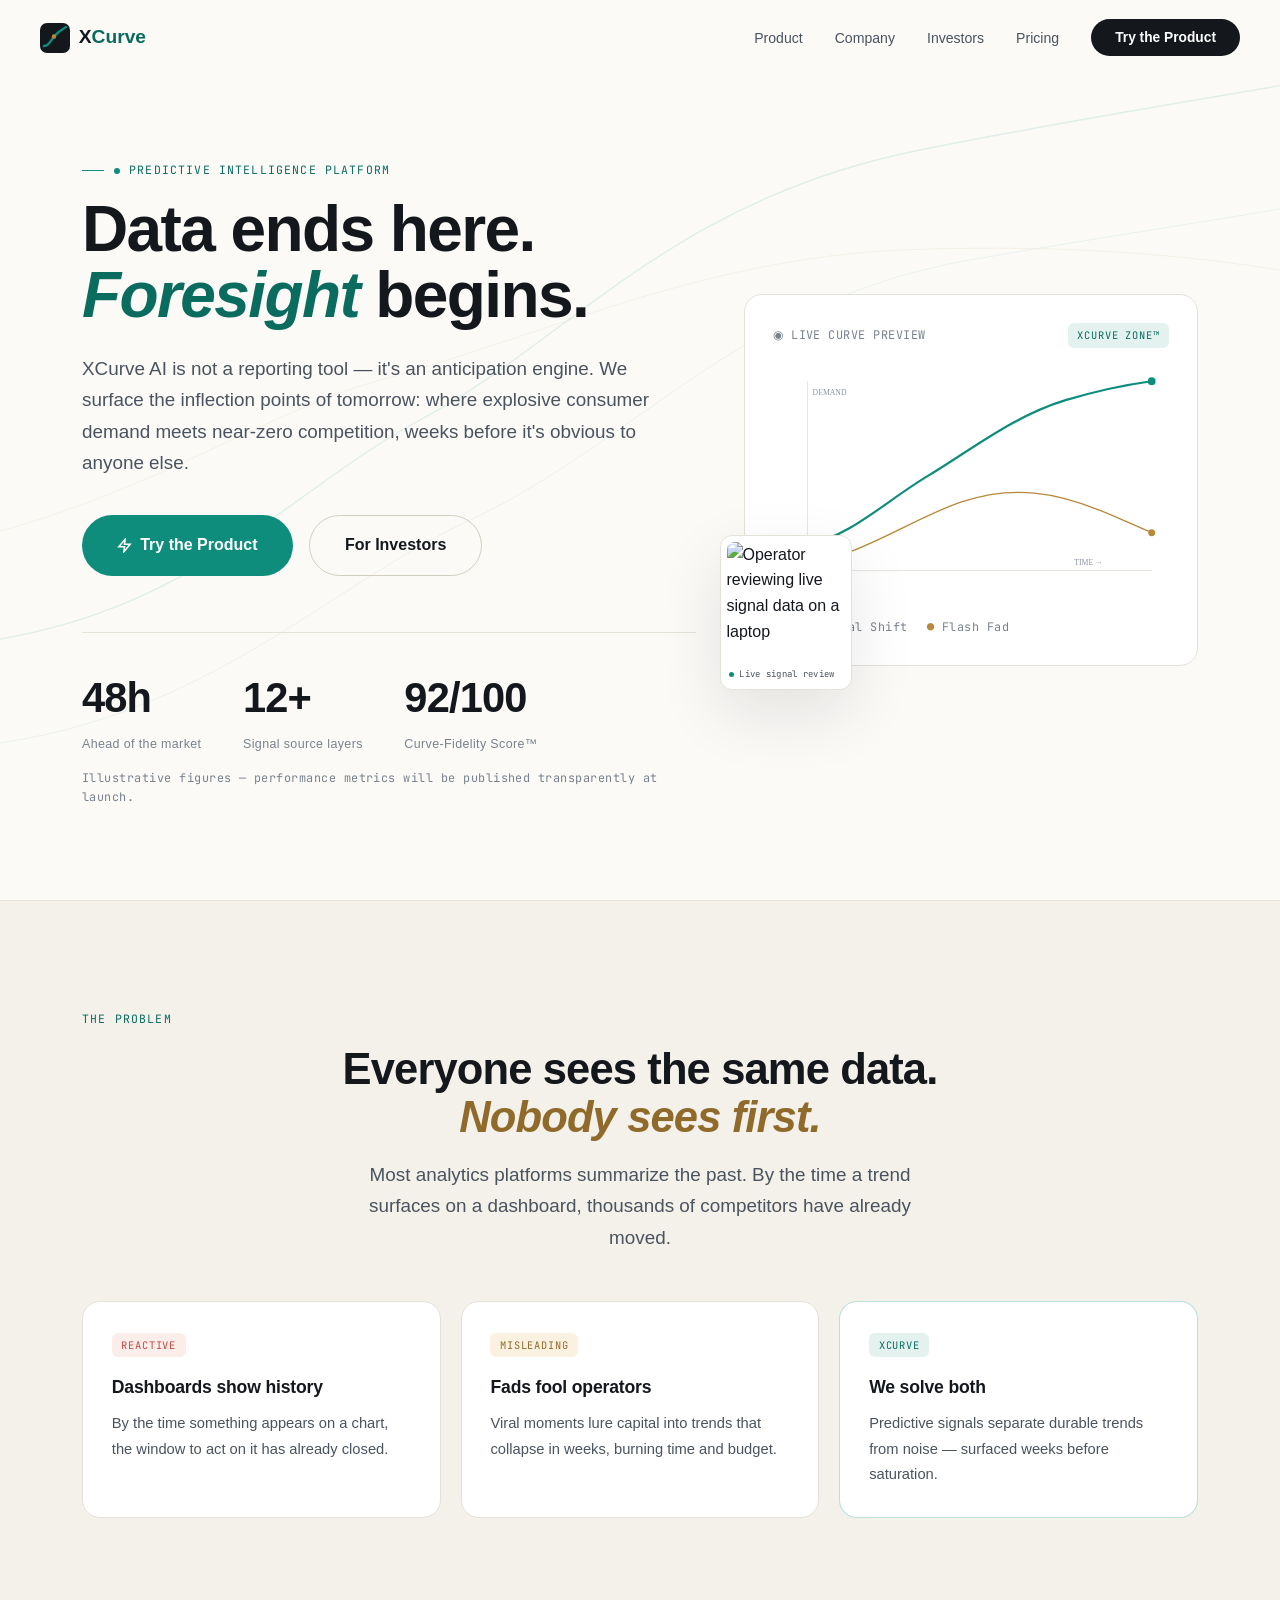
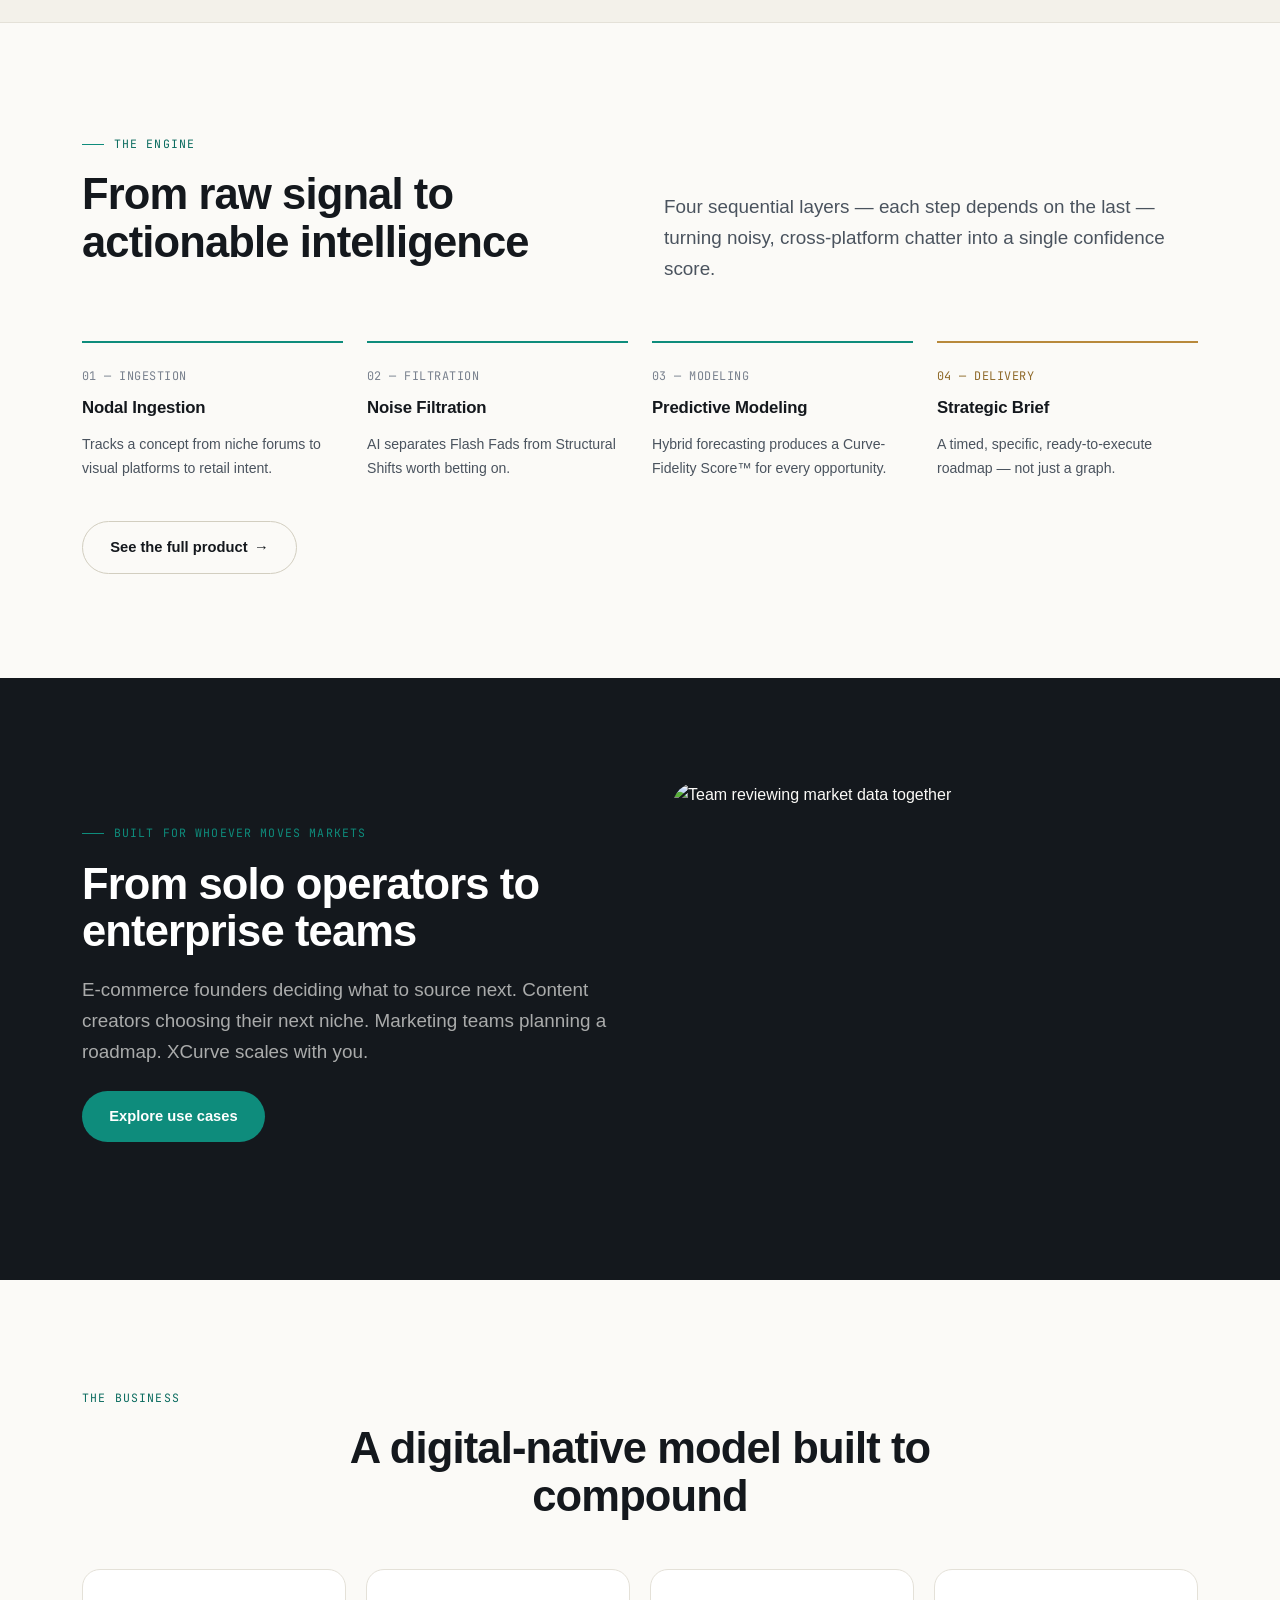
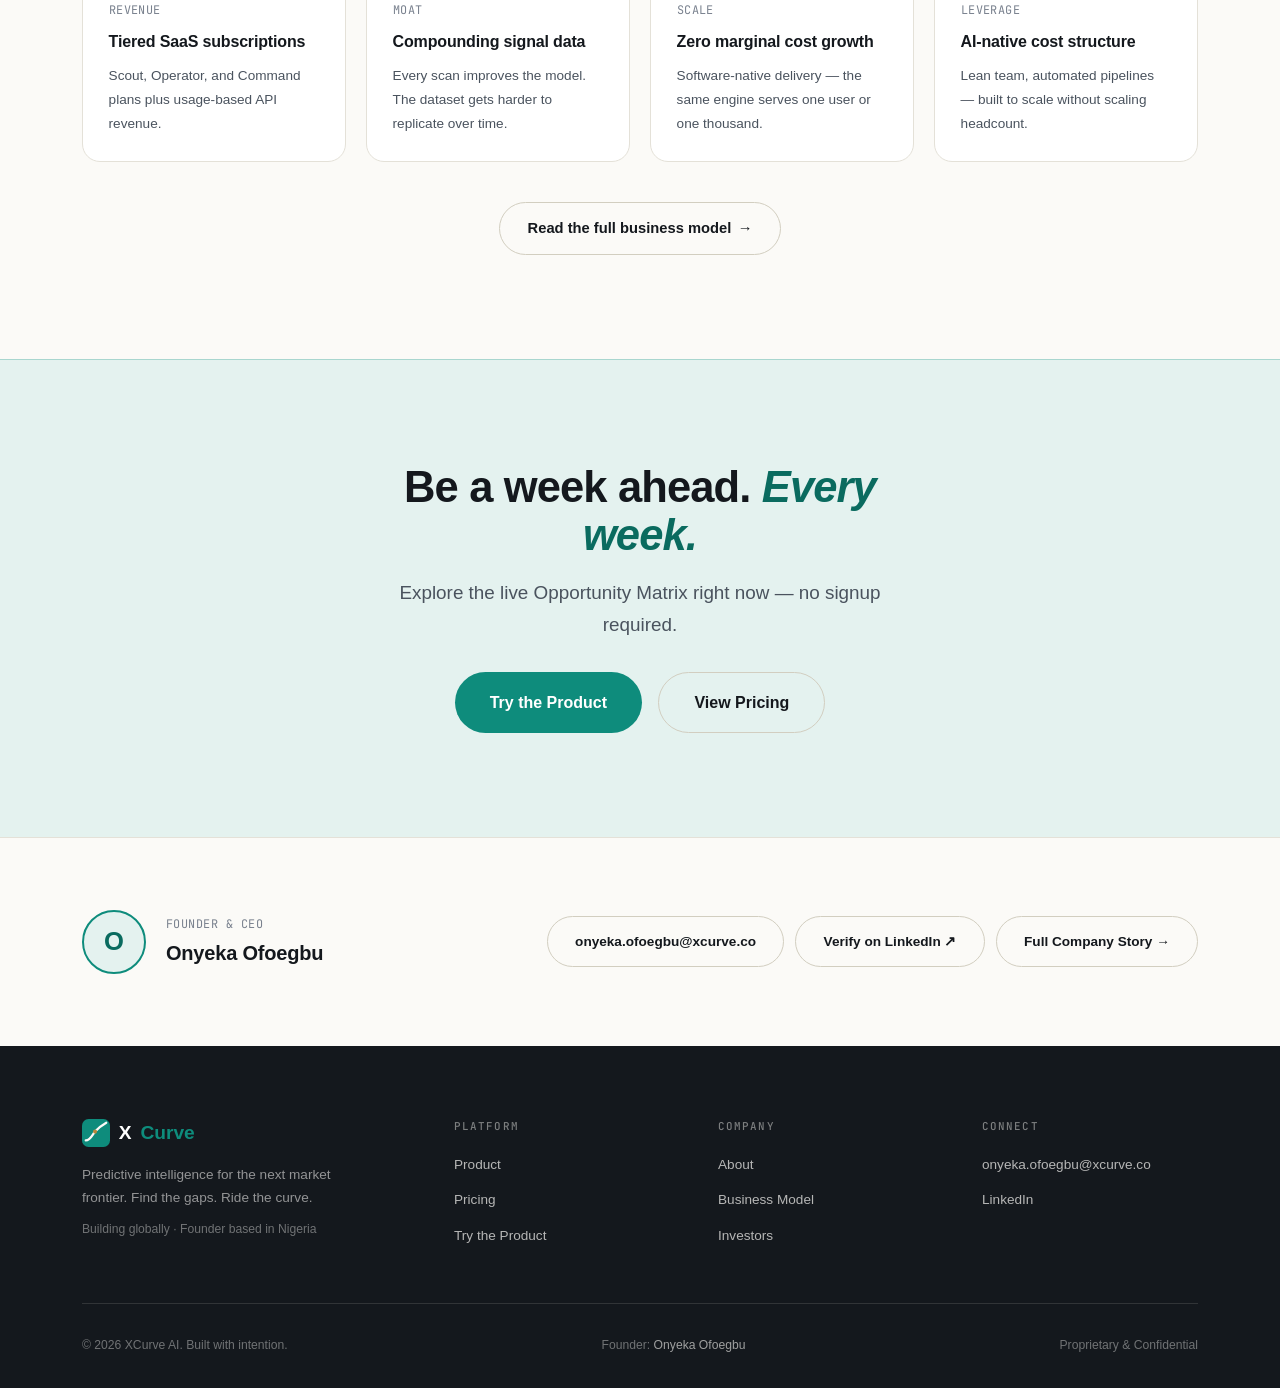
==== commit 378a2ebb: "feat: site updates" ====
--- a/index.html
+++ b/index.html
@@ -33,7 +33,7 @@
     <li><a href="company.html">Company</a></li>
     <li><a href="investors.html">Investors</a></li>
     <li><a href="pricing.html">Pricing</a></li>
-    <li><a href="demo.html" class="nav__cta">Launch Demo</a></li>
+    <li><a href="demo.html" class="nav__cta">Try the Product</a></li>
   </ul>
   <button class="nav__burger" id="nav-burger" aria-label="Toggle menu"><span></span><span></span><span></span></button>
 </nav>
@@ -63,7 +63,7 @@
       <div class="hero-enter__item" style="--d:.24s; display:flex; gap:1rem; margin-top:2.3rem; flex-wrap:wrap;">
         <a href="demo.html" class="btn btn--teal btn--lg">
           <svg width="15" height="15" viewBox="0 0 24 24" fill="none" stroke="currentColor" stroke-width="2.5"><path d="M13 2L3 14h9l-1 8 10-12h-9l1-8z"/></svg>
-          Launch Demo
+          Try the Product
         </a>
         <a href="investors.html" class="btn btn--ghost btn--lg">For Investors</a>
       </div>
@@ -247,10 +247,30 @@
 <section class="section-pad" style="background:var(--teal-tint); border-top:1px solid var(--teal-line);">
   <div class="wrap" style="text-align:center; max-width:620px; margin:0 auto;">
     <h2 class="h-section reveal">Be a week ahead. <span class="italic txt-teal">Every week.</span></h2>
-    <p class="lede reveal" style="margin:0 auto 2rem; text-align:center;">See the live demo, or join the waitlist to be first when XCurve opens its doors.</p>
+    <p class="lede reveal" style="margin:0 auto 2rem; text-align:center;">Explore the live Opportunity Matrix right now — no signup required.</p>
     <div style="display:flex; gap:1rem; justify-content:center; flex-wrap:wrap;">
-      <a href="demo.html" class="btn btn--teal btn--lg">Launch Demo</a>
+      <a href="demo.html" class="btn btn--teal btn--lg">Try the Product</a>
       <a href="pricing.html" class="btn btn--ghost btn--lg">View Pricing</a>
+    </div>
+  </div>
+</section>
+
+<!-- ╔══════════════════════════════════════════════════════════╗ -->
+<!-- ║  FOUNDER — on-page transparency, not buried              ║ -->
+<!-- ╚══════════════════════════════════════════════════════════╝ -->
+<section class="section-pad-sm" style="border-top:1px solid var(--line);">
+  <div class="wrap" style="display:flex; align-items:center; gap:1.5rem; flex-wrap:wrap; justify-content:space-between;">
+    <div style="display:flex; align-items:center; gap:1.25rem;">
+      <div style="width:64px; height:64px; border-radius:50%; border:2px solid var(--teal); display:grid; place-items:center; font-family:var(--f-display); font-size:1.6rem; font-weight:700; background:var(--teal-tint); color:var(--teal-deep); flex-shrink:0;">O</div>
+      <div>
+        <p class="fine" style="text-transform:uppercase; margin-bottom:.2rem;">Founder & CEO</p>
+        <h3 style="font-family:var(--f-display); font-size:1.25rem; font-weight:700; color:var(--ink);">Onyeka Ofoegbu</h3>
+      </div>
+    </div>
+    <div style="display:flex; gap:.7rem; flex-wrap:wrap;">
+      <a href="mailto:onyeka.ofoegbu@xcurve.co" class="btn btn--ghost" style="font-size:.85rem;">onyeka.ofoegbu@xcurve.co</a>
+      <a href="https://www.linkedin.com/in/onyeka-ofoegbu-446b8630a/" target="_blank" rel="noopener" class="btn btn--ghost" style="font-size:.85rem;">Verify on LinkedIn ↗</a>
+      <a href="company.html" class="btn btn--ghost" style="font-size:.85rem;">Full Company Story →</a>
     </div>
   </div>
 </section>
@@ -274,7 +294,7 @@
         <ul>
           <li><a href="product.html">Product</a></li>
           <li><a href="pricing.html">Pricing</a></li>
-          <li><a href="demo.html">Launch Demo</a></li>
+          <li><a href="demo.html">Try the Product</a></li>
         </ul>
       </div>
       <div class="footer-col">
--- a/xcurve.css
+++ b/xcurve.css
@@ -295,63 +295,87 @@
 
 /* ── Mobile nav ─────────────────────────────────────────────── */
 @media (max-width: 768px) {
-  #nav { padding: 0 1.25rem; }
+  #nav { padding: 0 1.25rem; background: #FBFAF7; backdrop-filter: none; -webkit-backdrop-filter: none; }
   .nav__burger { display: flex; }
 
-  /* Always in the DOM — slides down when .open is added */
+  /* Drawer — always in DOM, animated in/out via visibility+opacity */
   .nav__links {
-    position: fixed; top: var(--nav-h); left: 0; right: 0; bottom: 0;
-    flex-direction: column; align-items: stretch; justify-content: flex-start;
-    padding: 1rem 1.5rem 2.5rem;
-    background: var(--paper);
-    border-top: 1px solid var(--line);
-    z-index: 999;
-    /* hidden state */
+    position: fixed;
+    top: 0; left: 0; right: 0; bottom: 0;
+    padding-top: var(--nav-h);        /* push content below the nav bar */
+    flex-direction: column;
+    align-items: stretch;
+    justify-content: flex-start;
+    padding-left: 1.5rem;
+    padding-right: 1.5rem;
+    padding-bottom: 2.5rem;
+
+    /* Fully opaque — no transparency, no backdrop-filter bleed */
+    background: #FBFAF7;
+    backdrop-filter: none !important;
+    -webkit-backdrop-filter: none !important;
+
+    border-top: 1px solid #E4E1D8;
+    z-index: 1001;   /* above the nav bar (z-index 1000) so it covers it */
+
+    /* Hidden state */
     visibility: hidden;
     pointer-events: none;
     opacity: 0;
-    transform: translateY(-8px);
-    transition: opacity var(--t2) var(--ease-out),
-                transform var(--t2) var(--ease-out),
-                visibility 0s linear var(--t2);
-    /* override the desktop flex from the base rule */
+    transform: translateY(-6px);
+    transition: opacity .28s ease,
+                transform .28s ease,
+                visibility 0s linear .28s;
+
     display: flex !important;
   }
+
   .nav__links.open {
     visibility: visible;
     pointer-events: auto;
     opacity: 1;
     transform: translateY(0);
-    transition: opacity var(--t2) var(--ease-out),
-                transform var(--t2) var(--ease-out),
+    transition: opacity .28s ease,
+                transform .28s ease,
                 visibility 0s linear 0s;
   }
 
-  /* Each list item full-width, hairline separator */
+  /* List items — full-width, separated by hairlines */
   .nav__links li {
     width: 100%;
-    border-bottom: 1px solid var(--line);
+    border-bottom: 1px solid #E4E1D8;
   }
   .nav__links li:last-child { border-bottom: none; }
 
-  /* Plain text links — large, comfortable tap targets */
+  /* Text links — large comfortable tap targets */
   .nav__links li a {
     display: block;
-    padding: 1rem 0;
-    font-size: 1.05rem; font-weight: 500;
-    color: var(--ink);
+    padding: 1.1rem 0;
+    font-size: 1.05rem;
+    font-weight: 500;
+    color: #14181D;
+    background: transparent;
   }
   .nav__links li a::after { display: none !important; }
-
-  /* CTA button — full-width, clearly a button at bottom of list */
+  .nav__links li a:hover { color: #0E8C7C; }
+
+  /* CTA button at the bottom — clearly distinct from text links */
   .nav__links li a.nav__cta {
-    display: block; text-align: center;
-    margin-top: 1.25rem;
+    display: block;
+    text-align: center;
+    margin-top: 1.5rem;
     padding: 1rem 1.5rem;
-    font-size: 1rem; border-radius: var(--r2);
-    color: #fff !important;
+    font-size: 1rem;
+    font-weight: 600;
+    border-radius: 12px;
+    background: #14181D;
+    color: #FBFAF7 !important;
   }
-  .nav__links li a.nav__cta:hover { transform: none; box-shadow: none; }
+  .nav__links li a.nav__cta:hover {
+    background: #0A6B5F;
+    transform: none;
+    box-shadow: none;
+  }
 }
 
 /* ── Cards ──────────────────────────────────────────────────── */
